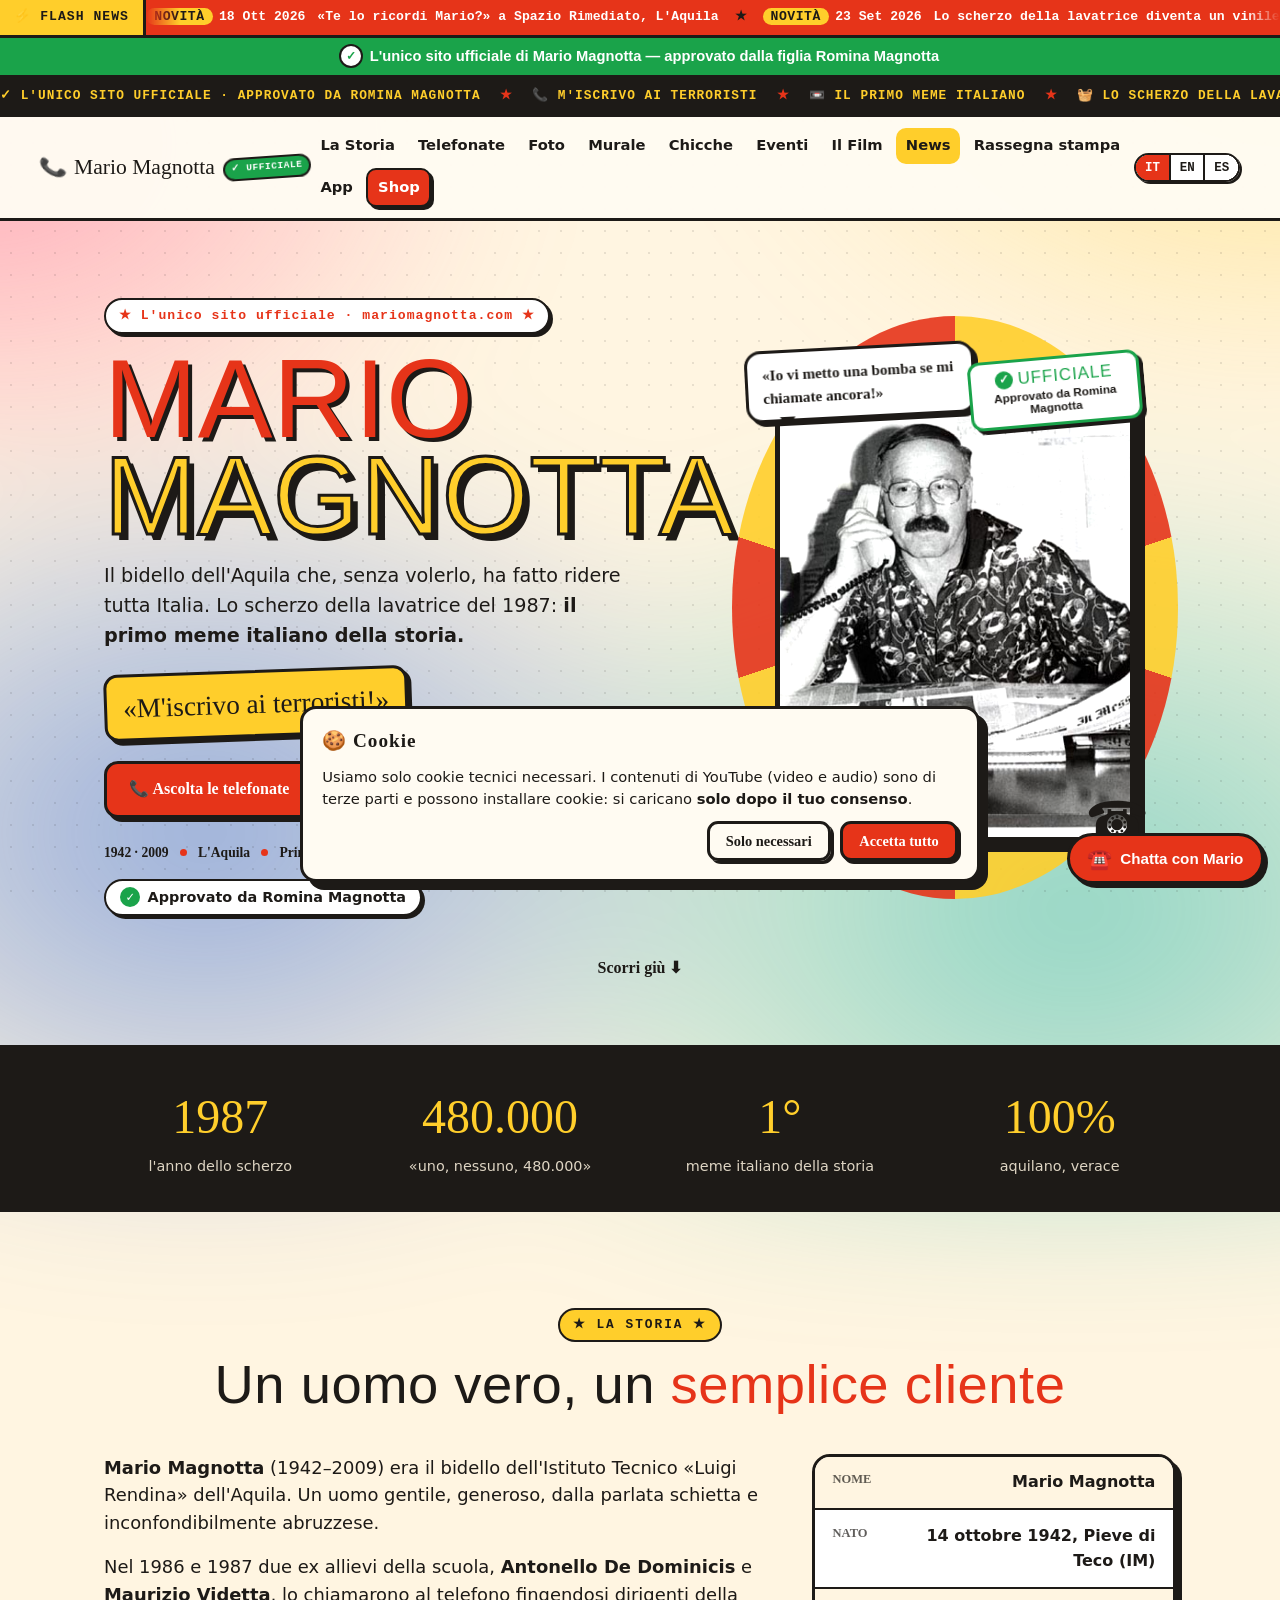
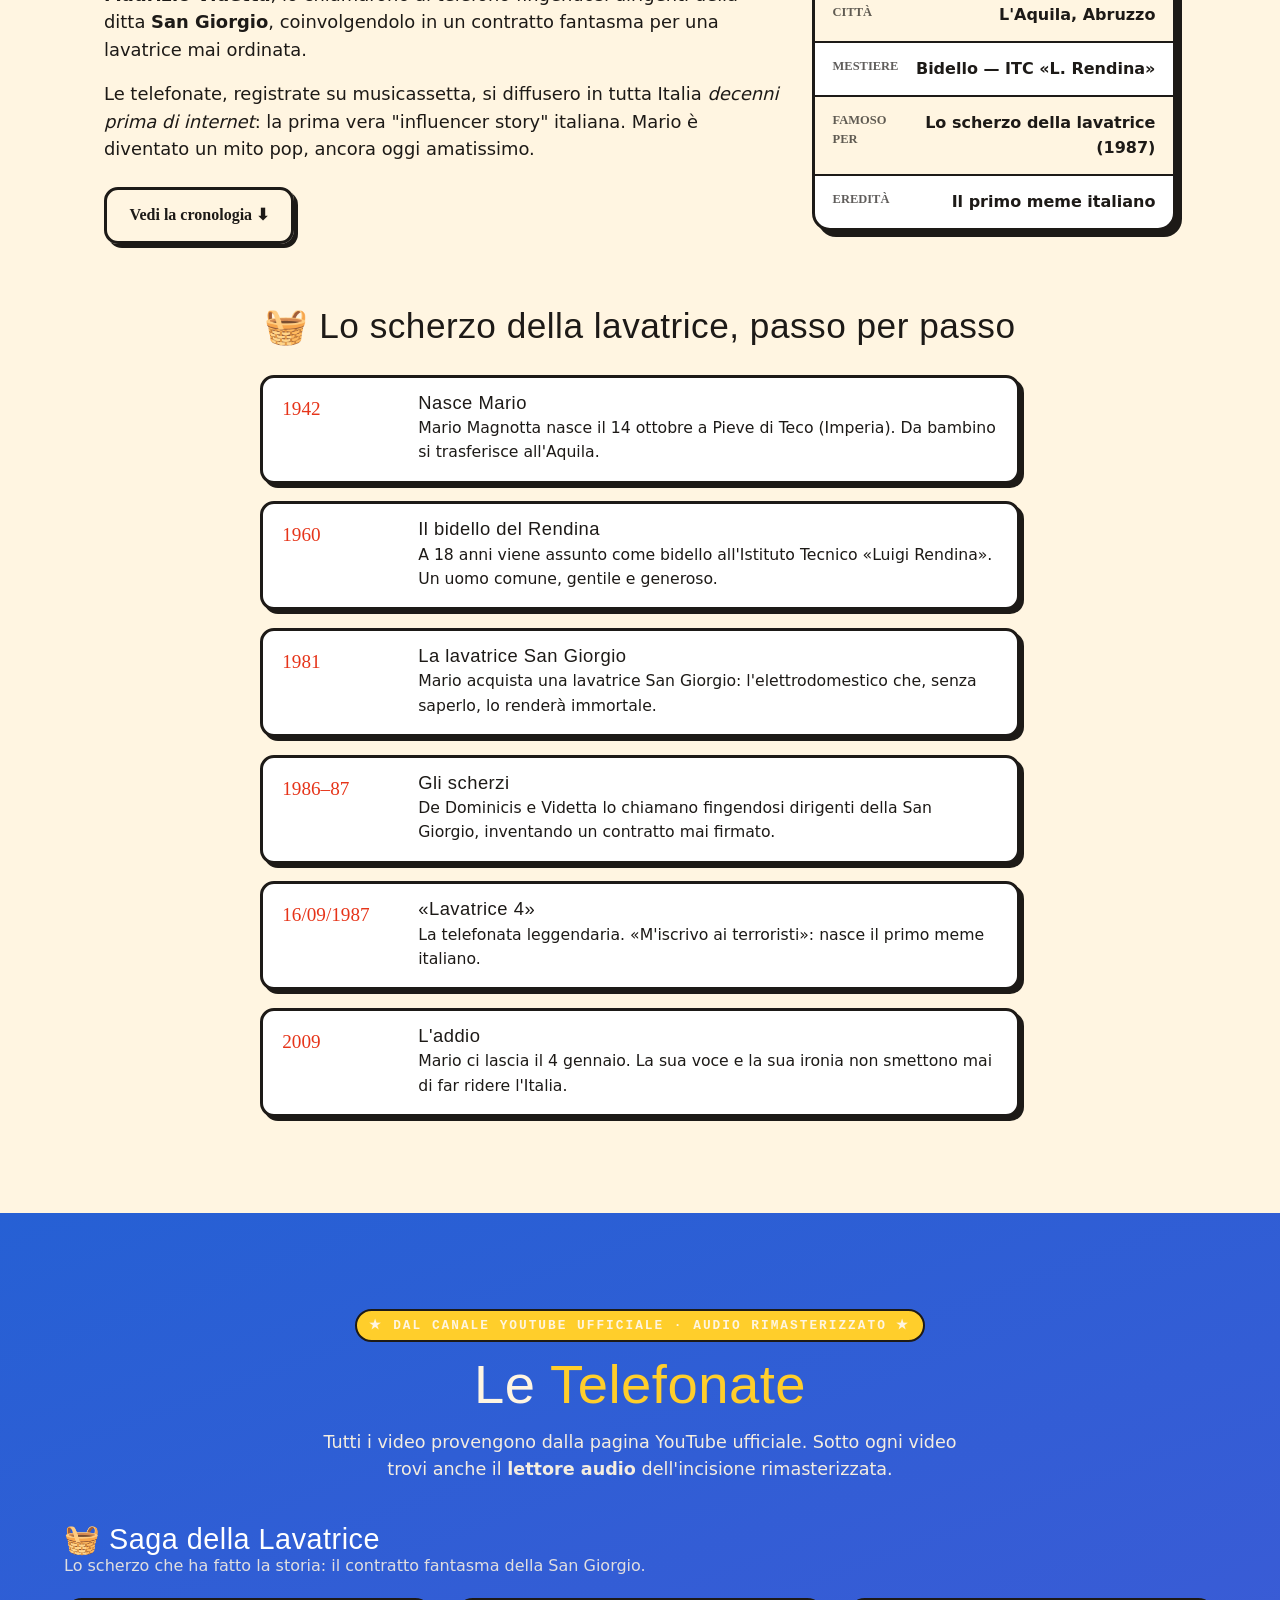
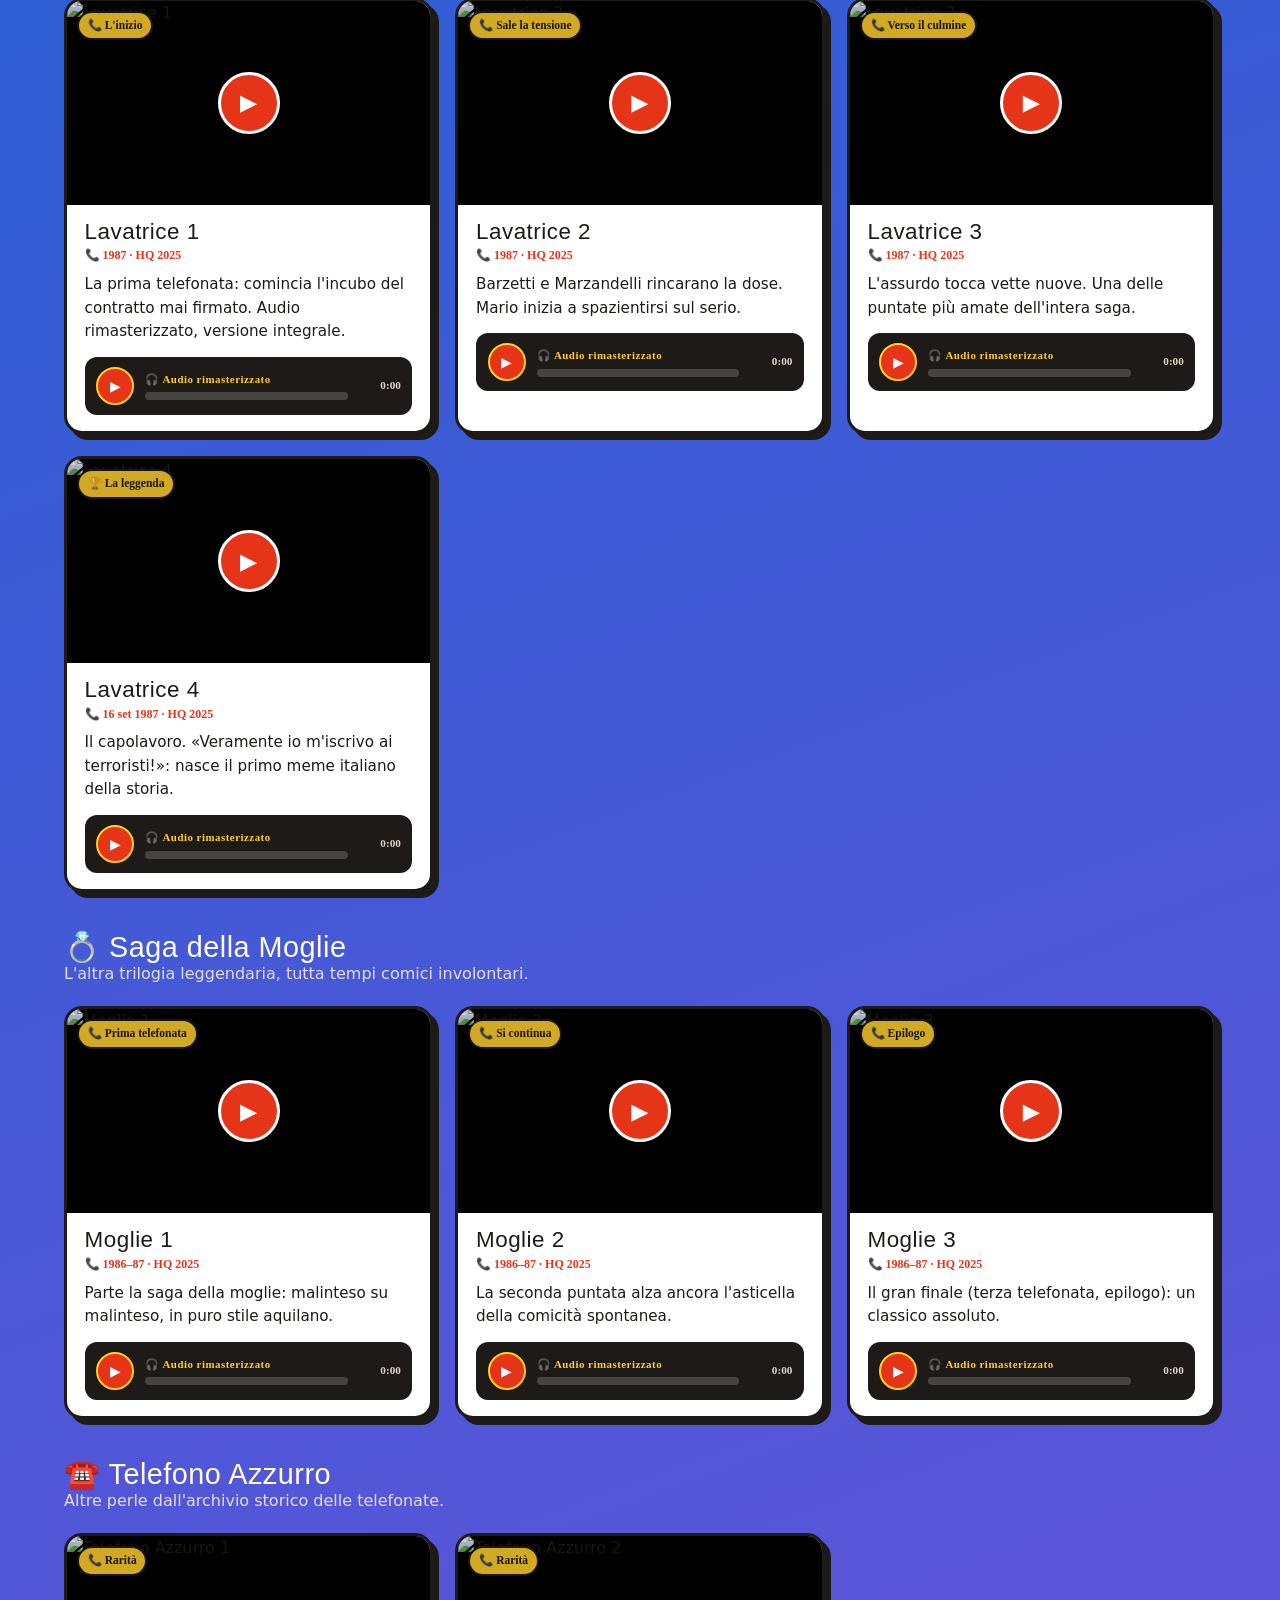
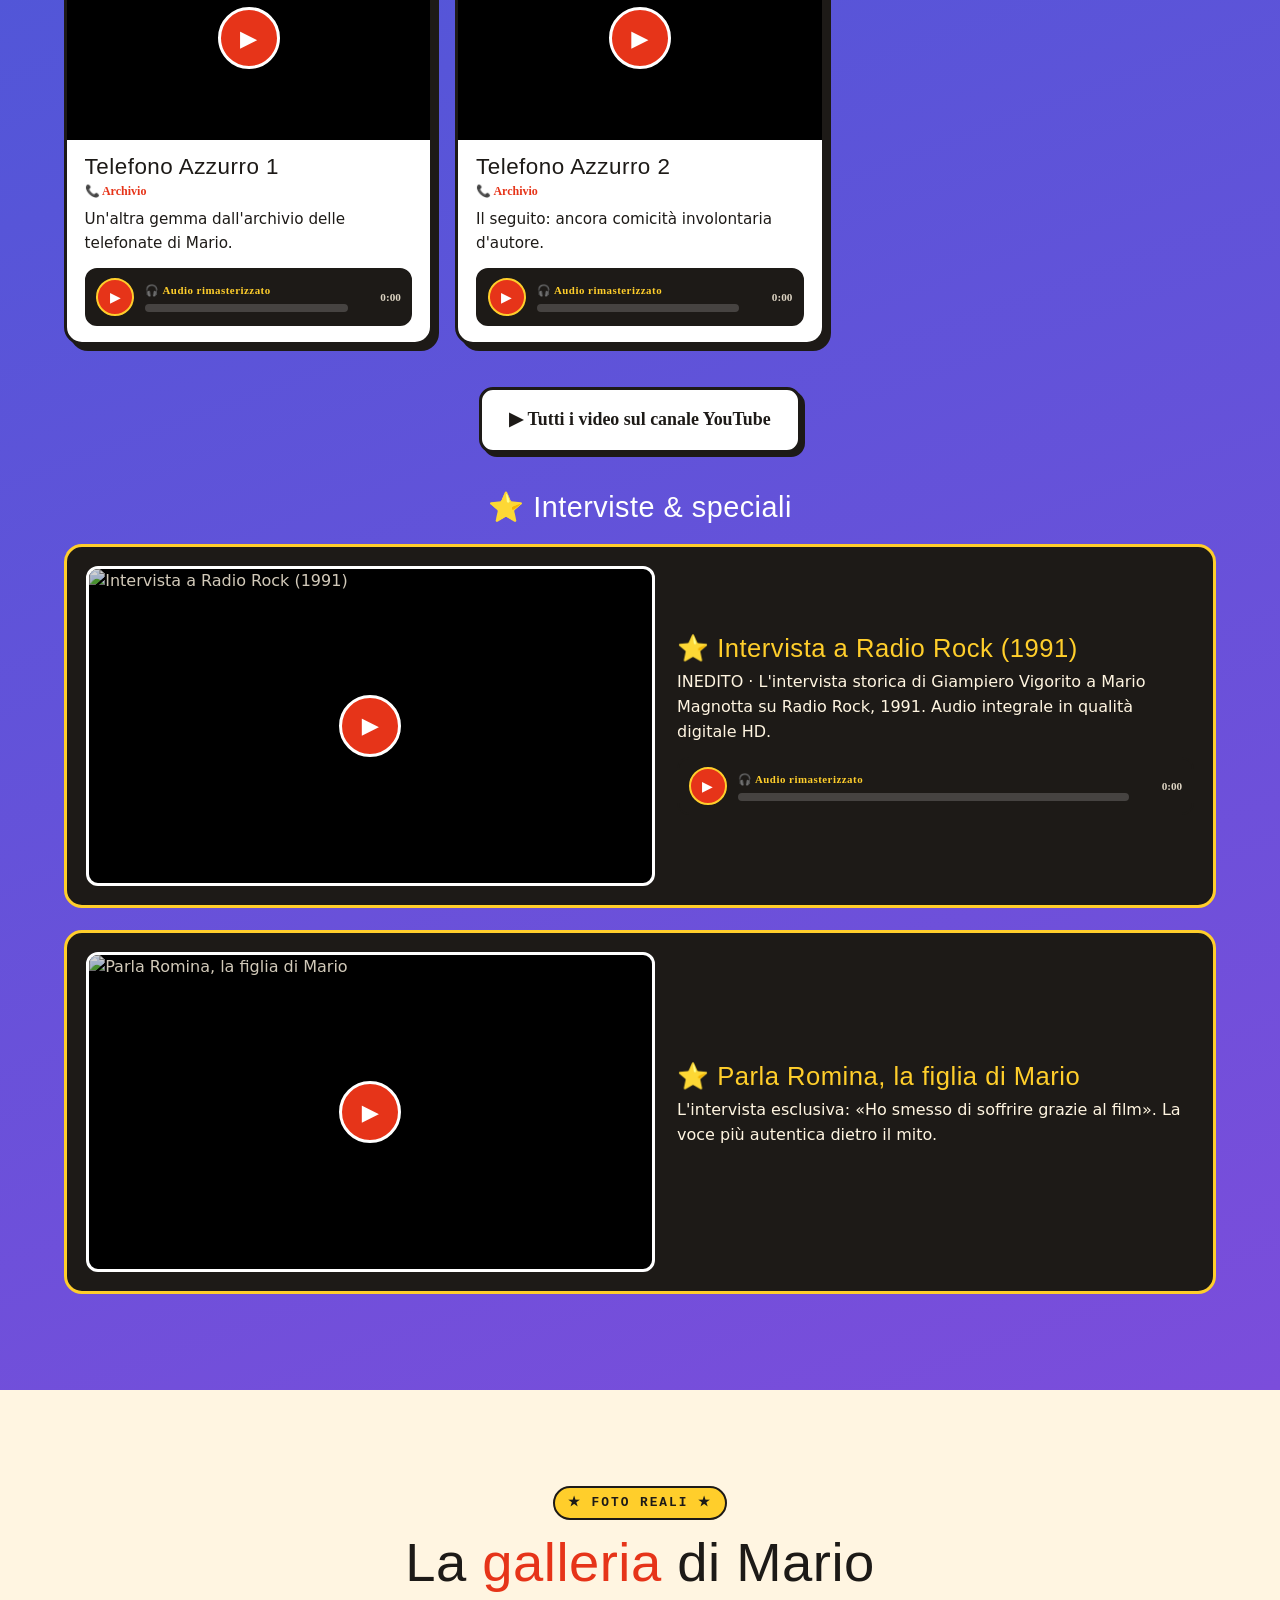
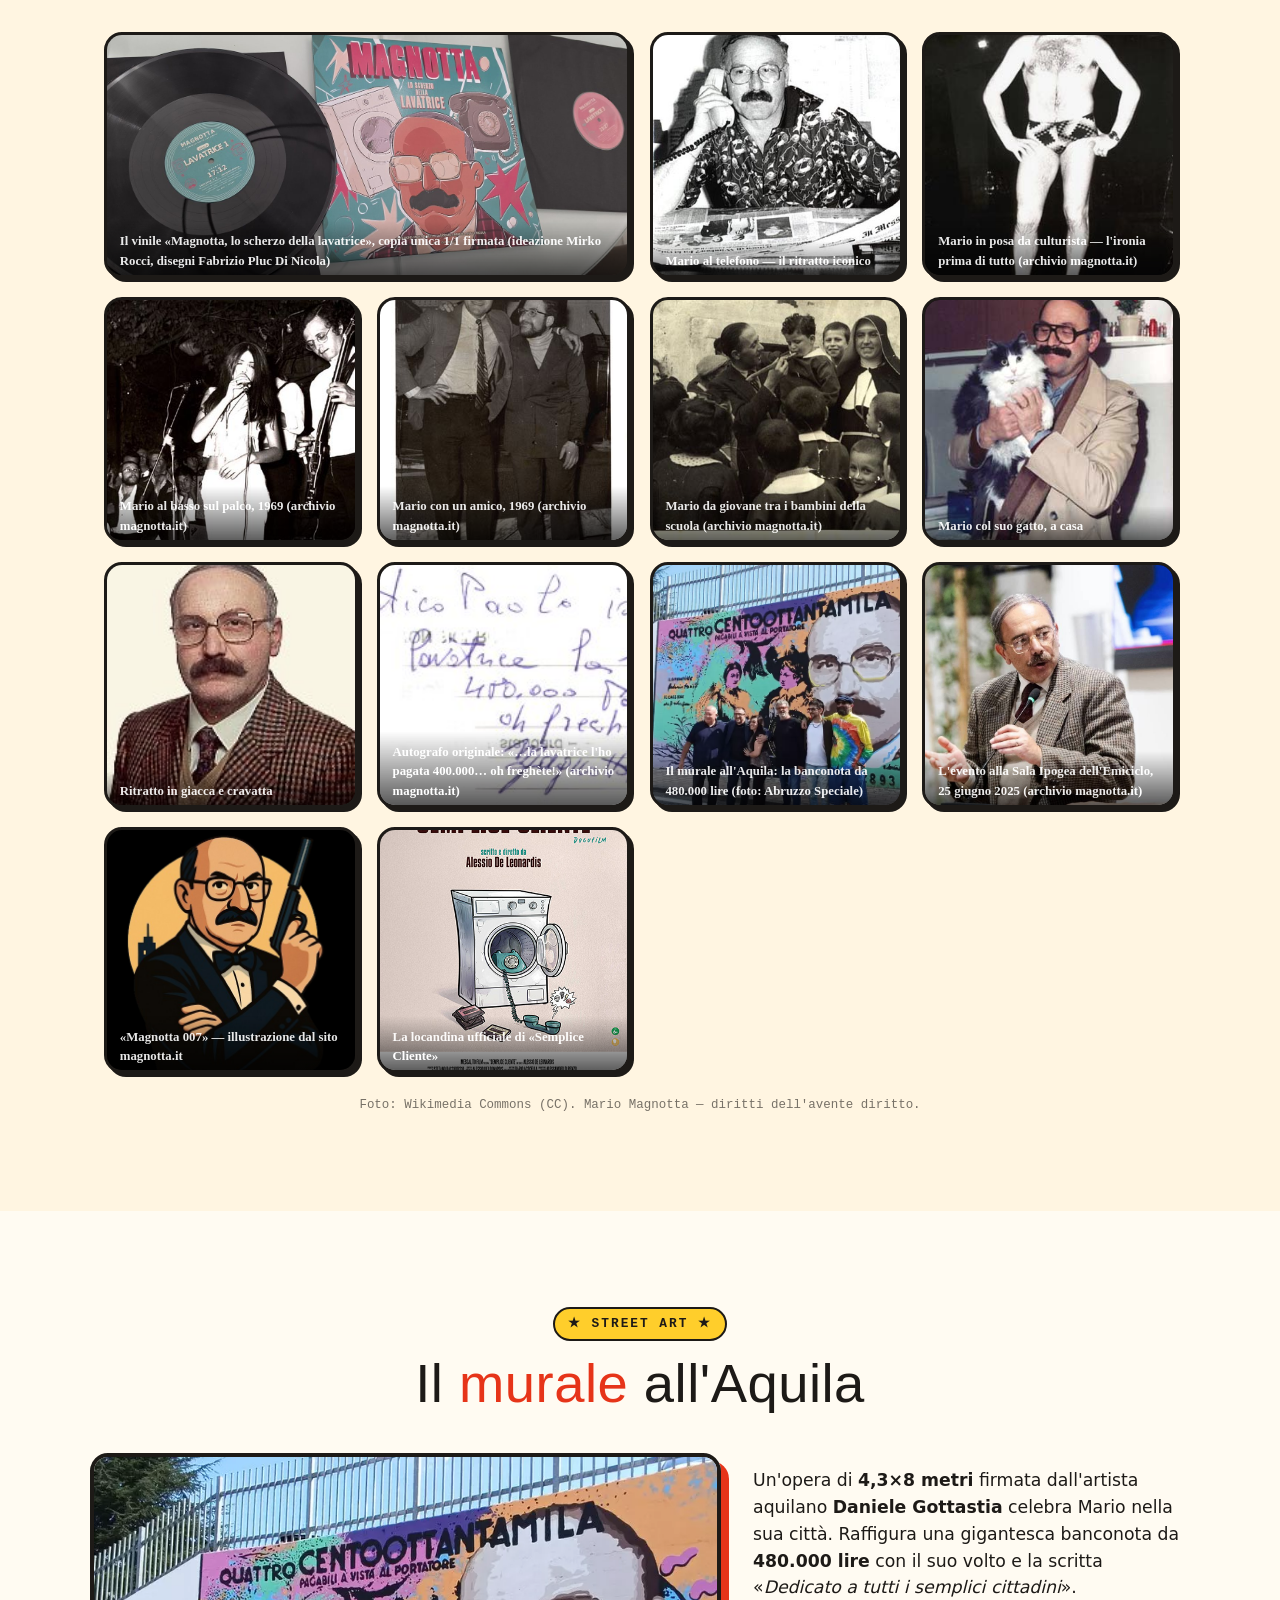
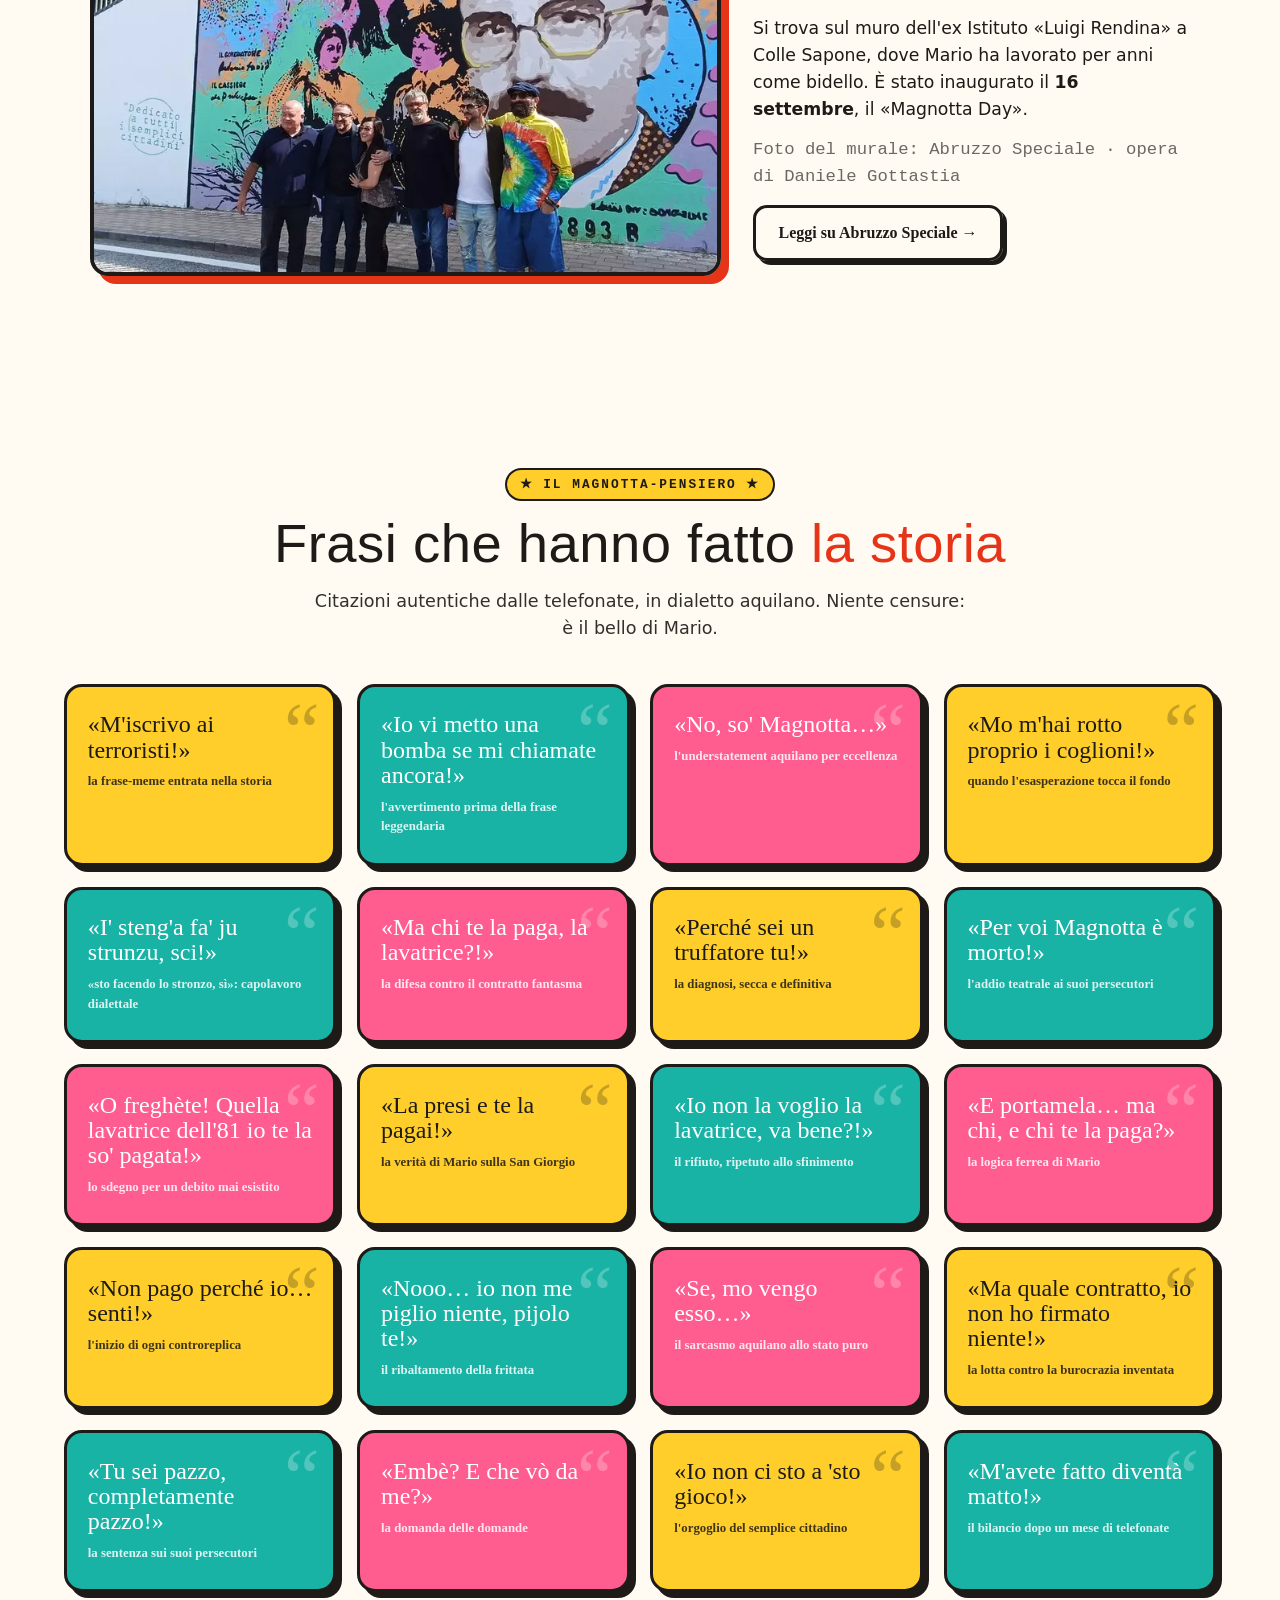
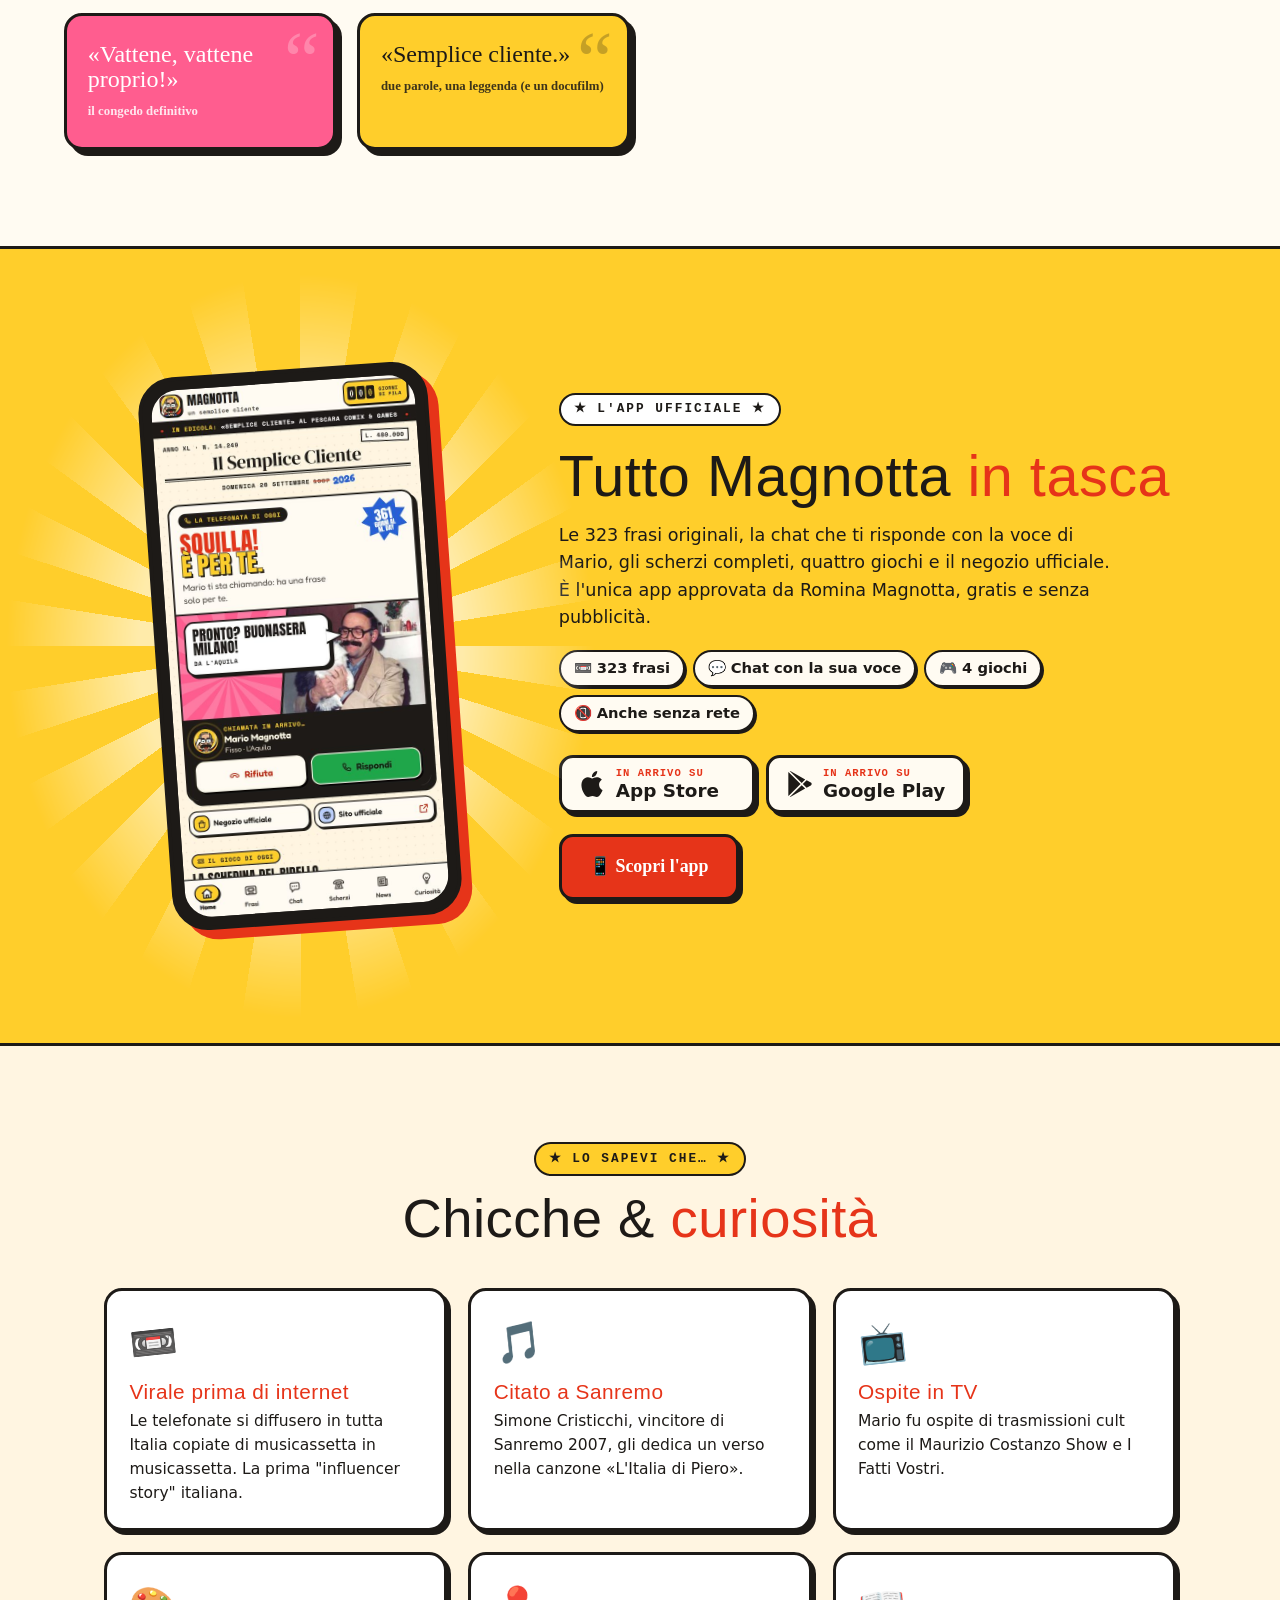
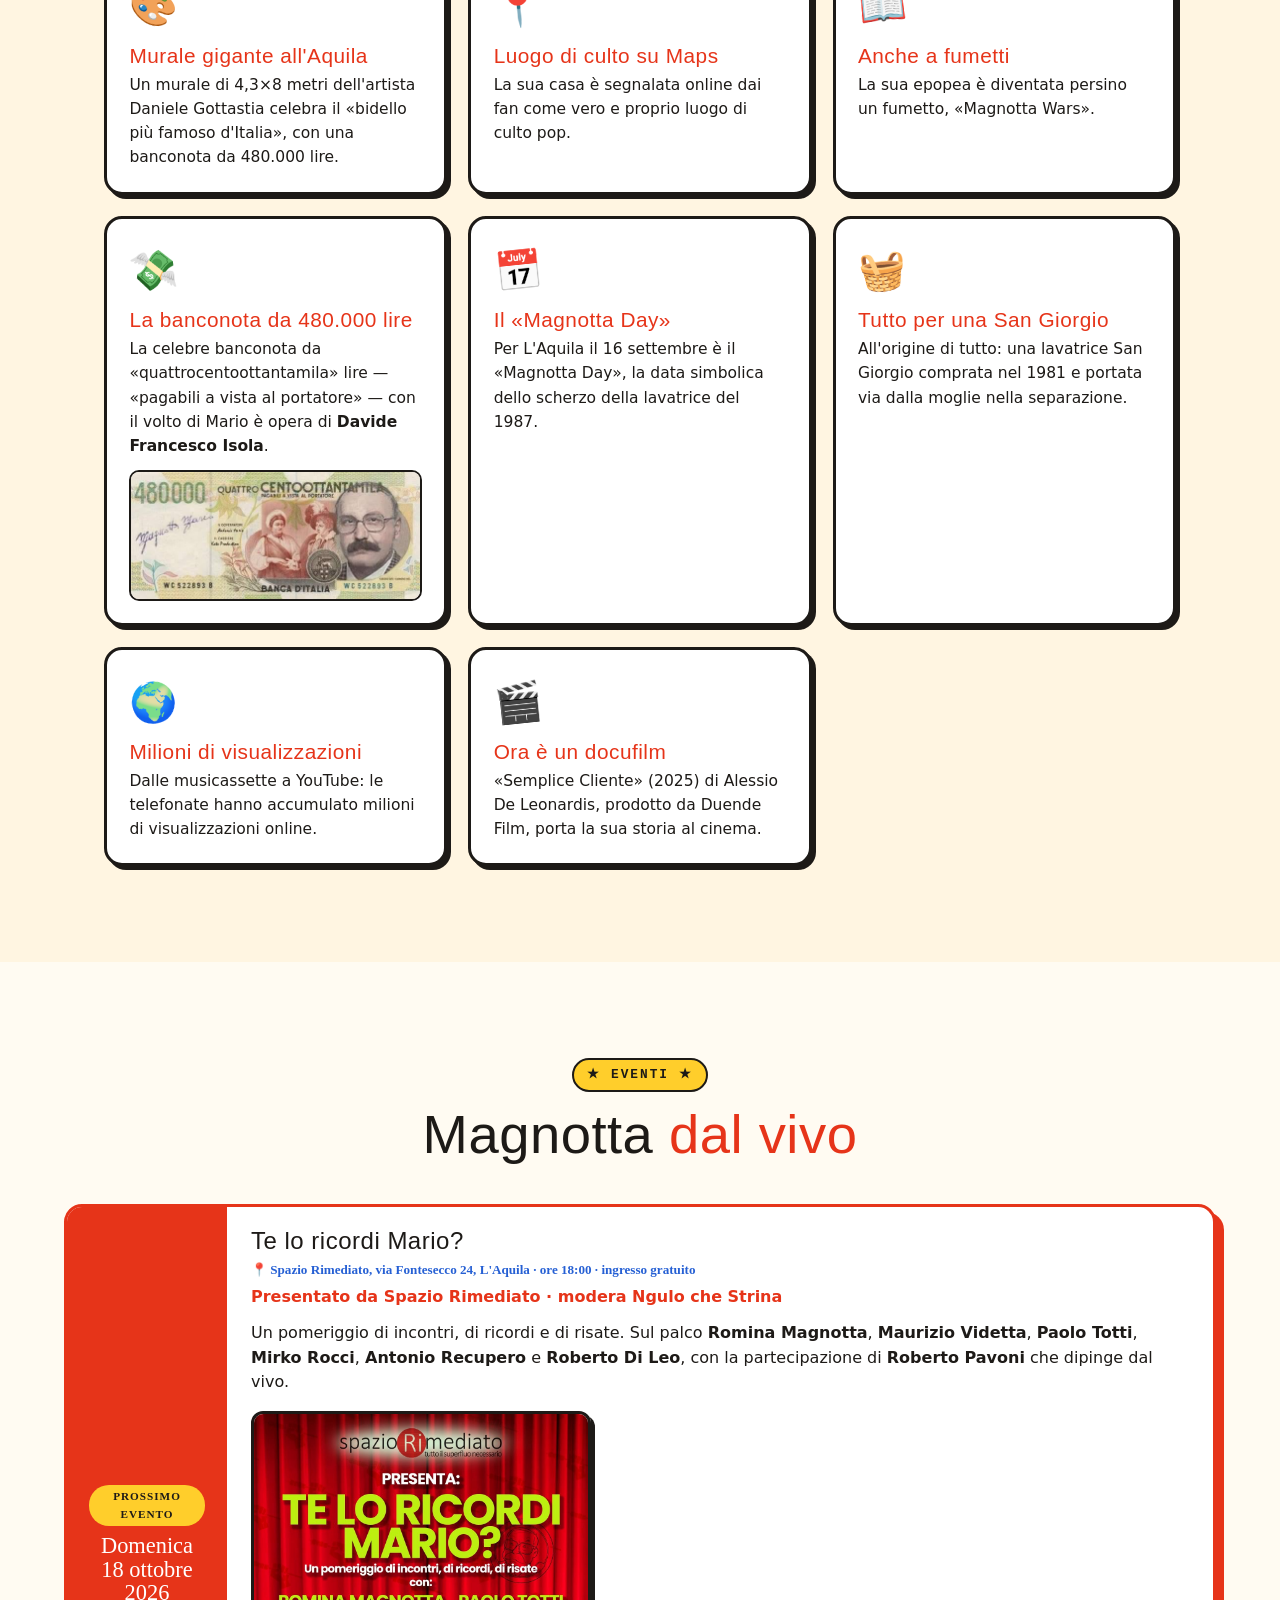
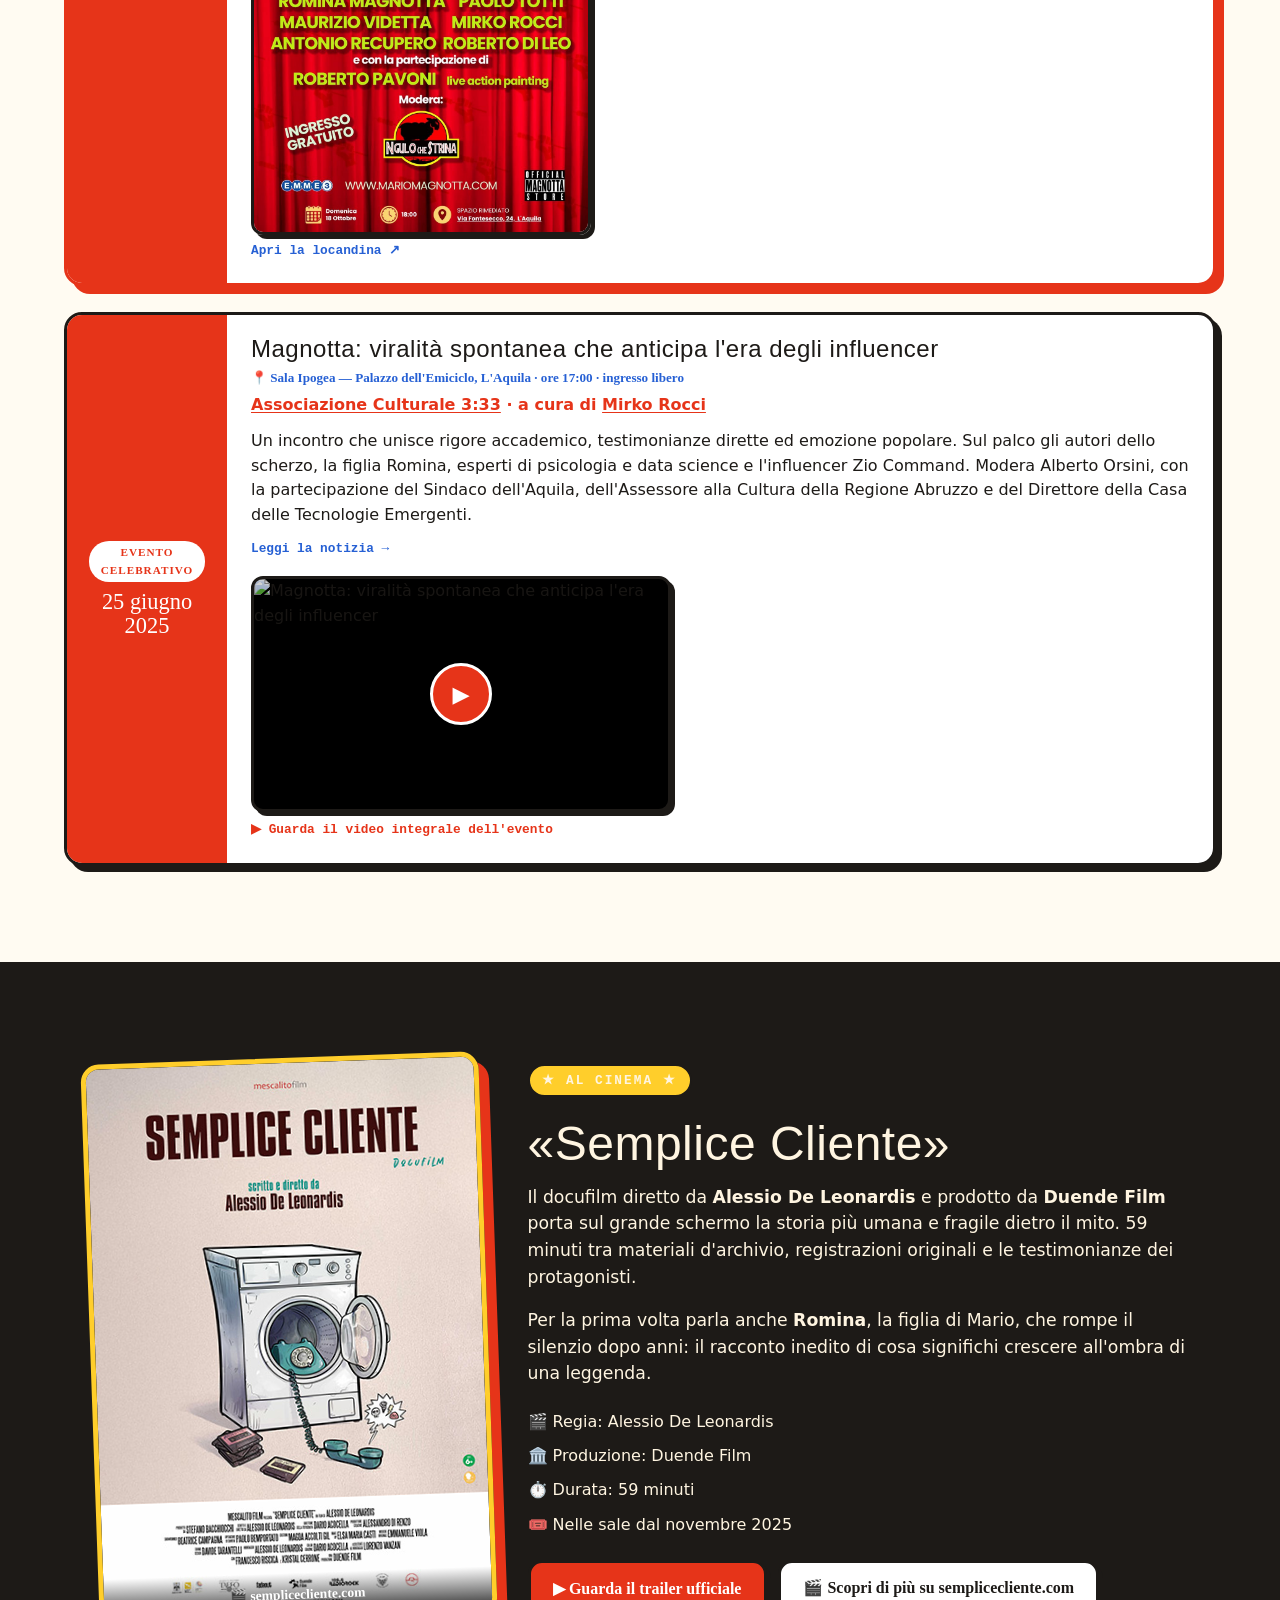
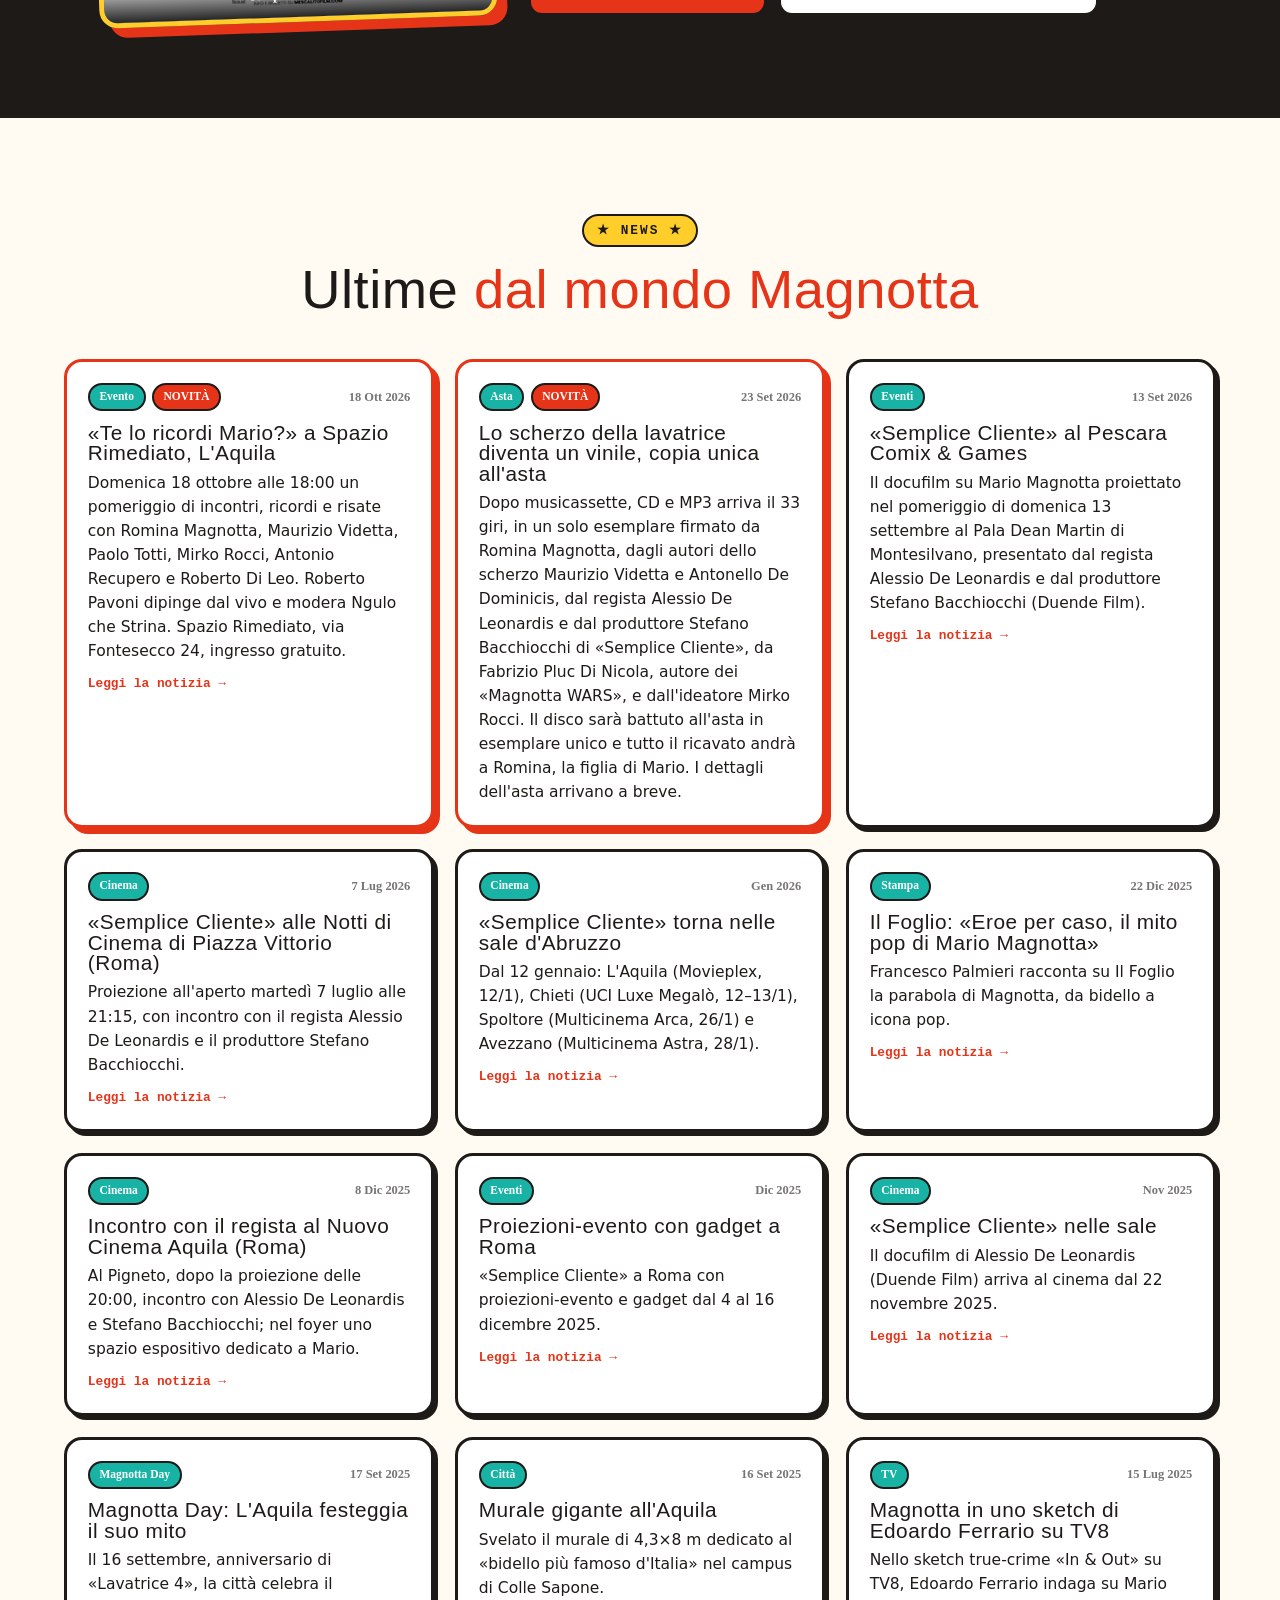
==== index.html @ a482177b "Rassegna stampa: Abruzzo Sera (21 ottobre 2026) Co-Authored-By: Claude Opus 5.5 <noreply@anthropic.c" ====
<!DOCTYPE html>
<html lang="it">
<head>
<meta charset="UTF-8" />
<meta name="viewport" content="width=device-width, initial-scale=1.0" />
<!-- Sicurezza (vedi anche SECURITY.md per gli header lato server) -->
<meta http-equiv="Content-Security-Policy" content="default-src 'self'; img-src 'self' https://i.ytimg.com https://*.ytimg.com data:; media-src 'self' https://*.youtube.com; frame-src https://www.youtube-nocookie.com https://www.youtube.com; script-src 'self' https://www.youtube.com https://s.ytimg.com https://static.cloudflareinsights.com 'unsafe-inline'; style-src 'self' https://fonts.googleapis.com 'unsafe-inline'; font-src 'self' https://fonts.gstatic.com; connect-src 'self' https://*.youtube.com https://cloudflareinsights.com; form-action 'self' mailto:; frame-ancestors 'none'; base-uri 'self'; object-src 'none'" />
<meta name="referrer" content="strict-origin-when-cross-origin" />
<title>Mario Magnotta — Sito UFFICIALE (l'unico vero) | Telefonate, lo scherzo della lavatrice, il primo meme italiano</title>
<meta name="description" content="L'unico sito ufficiale di Mario Magnotta, il bidello dell'Aquila diventato leggenda con lo scherzo della lavatrice del 1987: il primo meme italiano. Telefonate e audio rimasterizzati dal canale YouTube ufficiale, foto reali, eventi, news e il docufilm «Semplice Cliente». Diffida delle imitazioni." />
<meta name="keywords" content="Mario Magnotta, scherzo lavatrice, telefonate Magnotta, primo meme italiano, L'Aquila, Semplice Cliente, San Giorgio, m'iscrivo ai terroristi, Romina Magnotta, Duende Film" />
<meta name="author" content="mariomagnotta.com" />
<meta name="robots" content="index, follow, max-image-preview:large" />
<meta name="theme-color" content="#e63419" />
<!-- icona della scheda del browser -->
<link rel="icon" href="/favicon.ico" sizes="32x32" />
<link rel="icon" href="/favicon.svg" type="image/svg+xml" />
<link rel="apple-touch-icon" href="/apple-touch-icon.png" />
<link rel="manifest" href="/site.webmanifest" />
<link rel="canonical" href="https://mariomagnotta.com/" />

<!-- Open Graph -->
<meta property="og:site_name" content="Mario Magnotta — L'unico sito ufficiale" />
<meta property="og:title" content="Mario Magnotta — L'unico sito ufficiale" />
<meta property="og:description" content="Telefonate leggendarie, audio rimasterizzati, foto reali e il docufilm del primo meme italiano. «M'iscrivo ai terroristi!»" />
<meta property="og:type" content="website" />
<meta property="og:url" content="https://mariomagnotta.com/" />
<meta property="og:image" content="https://mariomagnotta.com/assets/img/magnotta-ritratto.jpg" />
<meta property="og:locale" content="it_IT" />
<meta property="og:locale:alternate" content="en_US" />
<meta property="og:locale:alternate" content="es_ES" />
<!-- Twitter -->
<meta name="twitter:card" content="summary_large_image" />
<meta name="twitter:title" content="Mario Magnotta — L'unico sito ufficiale" />
<meta name="twitter:description" content="Il primo meme italiano: telefonate, audio rimasterizzati, foto e il docufilm «Semplice Cliente»." />
<meta name="twitter:image" content="https://mariomagnotta.com/assets/img/magnotta-ritratto.jpg" />

<link rel="preconnect" href="https://fonts.googleapis.com" />
<link rel="preconnect" href="https://fonts.gstatic.com" crossorigin />
<link href="https://fonts.googleapis.com/css2?family=Anton&family=Fredoka:wght@400;500;600;700&family=Space+Mono:wght@400;700&display=swap" rel="stylesheet" />
<link rel="stylesheet" href="css/style.css?v=20261022" />

<!-- Structured data: JSON-LD -->
<script type="application/ld+json">
{
  "@context":"https://schema.org",
  "@graph":[
    {
      "@type":"WebSite",
      "@id":"https://mariomagnotta.com/#website",
      "url":"https://mariomagnotta.com/",
      "name":"Mario Magnotta — Sito ufficiale",
      "alternateName":"L'unico sito ufficiale di Mario Magnotta",
      "inLanguage":["it","en","es"],
      "description":"L'unico sito ufficiale di Mario Magnotta, il primo meme italiano."
    },
    {
      "@type":"Person",
      "@id":"https://mariomagnotta.com/#mario",
      "name":"Mario Magnotta",
      "birthDate":"1942-10-14",
      "birthPlace":"Pieve di Teco, Italia",
      "deathDate":"2009-01-04",
      "deathPlace":"L'Aquila, Italia",
      "jobTitle":"Bidello",
      "nationality":"Italiana",
      "description":"Bidello dell'Aquila diventato fenomeno virale con lo scherzo telefonico della lavatrice del 1987, considerato il primo meme italiano.",
      "image":"https://mariomagnotta.com/assets/img/magnotta-ritratto.jpg",
      "sameAs":["https://it.wikipedia.org/wiki/Mario_Magnotta","https://www.wikidata.org/wiki/Q6764775","https://www.youtube.com/@MarioMagnotta-aq"]
    },
    {
      "@type":"Movie",
      "name":"Semplice Cliente",
      "director":{"@type":"Person","name":"Alessio De Leonardis"},
      "productionCompany":{"@type":"Organization","name":"Duende Film"},
      "datePublished":"2025-11-22",
      "duration":"PT59M",
      "about":{"@id":"https://mariomagnotta.com/#mario"},
      "inLanguage":"it",
      "image":"https://mariomagnotta.com/assets/img/locandina-semplice-cliente.jpg",
      "url":"https://semplicecliente.com"
    },
    {
      "@type":"Event",
      "@id":"https://mariomagnotta.com/#evento-te-lo-ricordi-mario-2026",
      "name":"Te lo ricordi Mario?",
      "description":"Un pomeriggio di incontri, di ricordi e di risate dedicato a Mario Magnotta, con Romina Magnotta, Maurizio Videtta, Paolo Totti, Mirko Rocci, Antonio Recupero e Roberto Di Leo. Roberto Pavoni dipinge dal vivo, modera Ngulo che Strina. Ingresso gratuito.",
      "startDate":"2026-10-18T18:00:00+02:00",
      "endDate":"2026-10-18",
      "eventStatus":"https://schema.org/EventScheduled",
      "eventAttendanceMode":"https://schema.org/OfflineEventAttendanceMode",
      "location":{"@type":"Place","name":"Spazio Rimediato","address":{"@type":"PostalAddress","streetAddress":"Via Fontesecco, 24","addressLocality":"L'Aquila","postalCode":"67100","addressRegion":"AQ","addressCountry":"IT"}},
      "image":"https://mariomagnotta.com/assets/img/te-lo-ricordi-mario.jpg",
      "organizer":{"@type":"Organization","name":"Spazio Rimediato","url":"https://www.facebook.com/spaziorimediato/"},
      "performer":[{"@type":"Person","name":"Romina Magnotta"},{"@type":"Person","name":"Maurizio Videtta"},{"@type":"Person","name":"Paolo Totti"},{"@type":"Person","name":"Mirko Rocci","url":"https://mirkorocci.it/"},{"@type":"Person","name":"Antonio Recupero"},{"@type":"Person","name":"Roberto Di Leo"},{"@type":"Person","name":"Roberto Pavoni"}],
      "offers":{"@type":"Offer","price":"0","priceCurrency":"EUR","availability":"https://schema.org/InStock","validFrom":"2026-10-11","url":"https://mariomagnotta.com/#eventi"},
      "isAccessibleForFree":true,
      "url":"https://mariomagnotta.com/#eventi",
      "about":{"@id":"https://mariomagnotta.com/#mario"}
    },
    {
      "@type":"Event",
      "@id":"https://mariomagnotta.com/#evento-emiciclo-2025",
      "name":"Magnotta: viralità spontanea che anticipa l'era degli influencer",
      "description":"Evento celebrativo dedicato a Mario Magnotta: un incontro che unisce rigore accademico, testimonianze dirette ed emozione popolare. Sul palco gli autori dello scherzo, la figlia Romina, esperti di psicologia e data science e l'influencer Zio Command. Modera Alberto Orsini, con la partecipazione del Sindaco dell'Aquila, dell'Assessore alla Cultura della Regione Abruzzo e del Direttore della Casa delle Tecnologie Emergenti. Ingresso libero.",
      "startDate":"2025-06-25T17:00:00+02:00",
      "endDate":"2025-06-25",
      "eventStatus":"https://schema.org/EventScheduled",
      "eventAttendanceMode":"https://schema.org/OfflineEventAttendanceMode",
      "location":{"@type":"Place","name":"Palazzo dell'Emiciclo — Sala Ipogea","address":{"@type":"PostalAddress","streetAddress":"Via Michele Iacobucci, 4","addressLocality":"L'Aquila","postalCode":"67100","addressRegion":"AQ","addressCountry":"IT"}},
      "image":"https://mariomagnotta.com/assets/img/evento-sala-ipogea.jpg",
      "organizer":[{"@type":"Organization","name":"Associazione Culturale 3:33","url":"https://www.3e33.it/"},{"@type":"Person","name":"Mirko Rocci","url":"https://mirkorocci.it/"}],
      "performer":[{"@type":"Person","name":"Romina Magnotta"},{"@type":"Person","name":"Zio Command"},{"@type":"Person","name":"Alberto Orsini"}],
      "offers":{"@type":"Offer","price":"0","priceCurrency":"EUR","availability":"https://schema.org/InStock","url":"https://mariomagnotta.com/#eventi"},
      "url":"https://mariomagnotta.com/#eventi",
      "about":{"@id":"https://mariomagnotta.com/#mario"}
    }
  ]
}
</script>
</head>
<body>

<!-- animated pop-art backdrop -->
<div class="aurora" aria-hidden="true"></div>
<div class="halftone" aria-hidden="true"></div>
<div class="floaties" aria-hidden="true">
  <span>📞</span><span>🧺</span><span>📼</span><span>☎️</span><span>🧦</span><span>⭐</span><span>📞</span><span>🧺</span>
</div>
<div id="scroll-progress" aria-hidden="true"></div>

<!-- FLASH NEWS: nastro scorrevole con le ultime notizie (generato da NEWS in js/contenuti.js) -->
<div class="flash" id="flash" role="region" aria-label="Ultime notizie">
  <a class="flash-label" href="#news" data-i18n="flash.label">⚡ Flash news</a>
  <div class="flash-viewport">
    <div class="flash-track" id="flash-track"><!--pre:flash-track--><div class="flash-group"><a class="flash-item hot" href="#eventi"><i class="flash-hot">Novità</i><b>18 Ott 2026</b> «Te lo ricordi Mario?» a Spazio Rimediato, L'Aquila</a><span class="flash-sep">★</span><span class="flash-item hot"><i class="flash-hot">Novità</i><b>23 Set 2026</b> Lo scherzo della lavatrice diventa un vinile, copia unica all'asta</span><span class="flash-sep">★</span><a class="flash-item" href="https://nerdando.com/2026/09/16/pescara-comix-2026-semplice-cliente-una-storia-iconica-ed-emozionante/" target="_blank" rel="noopener"><b>13 Set 2026</b> «Semplice Cliente» al Pescara Comix & Games</a><span class="flash-sep">★</span><a class="flash-item" href="https://cinevillageroma.it/notti-di-cinema-a-piazza-vittorio/" target="_blank" rel="noopener"><b>7 Lug 2026</b> «Semplice Cliente» alle Notti di Cinema di Piazza Vittorio (Roma)</a><span class="flash-sep">★</span><a class="flash-item" href="https://www.laquilablog.it/semplice-cliente-torna-al-cinema-il-film-su-magnotta/" target="_blank" rel="noopener"><b>Gen 2026</b> «Semplice Cliente» torna nelle sale d'Abruzzo</a><span class="flash-sep">★</span><a class="flash-item" href="https://www.ilfoglio.it/cultura/2025/12/22/news/eroe-per-caso-il-mito-pop-di-mario-magnotta--118901" target="_blank" rel="noopener"><b>22 Dic 2025</b> Il Foglio: «Eroe per caso, il mito pop di Mario Magnotta»</a><span class="flash-sep">★</span></div><div class="flash-group" aria-hidden="true"><a class="flash-item hot" href="#eventi" tabindex="-1"><i class="flash-hot">Novità</i><b>18 Ott 2026</b> «Te lo ricordi Mario?» a Spazio Rimediato, L'Aquila</a><span class="flash-sep">★</span><span class="flash-item hot"><i class="flash-hot">Novità</i><b>23 Set 2026</b> Lo scherzo della lavatrice diventa un vinile, copia unica all'asta</span><span class="flash-sep">★</span><a class="flash-item" href="https://nerdando.com/2026/09/16/pescara-comix-2026-semplice-cliente-una-storia-iconica-ed-emozionante/" target="_blank" rel="noopener" tabindex="-1"><b>13 Set 2026</b> «Semplice Cliente» al Pescara Comix & Games</a><span class="flash-sep">★</span><a class="flash-item" href="https://cinevillageroma.it/notti-di-cinema-a-piazza-vittorio/" target="_blank" rel="noopener" tabindex="-1"><b>7 Lug 2026</b> «Semplice Cliente» alle Notti di Cinema di Piazza Vittorio (Roma)</a><span class="flash-sep">★</span><a class="flash-item" href="https://www.laquilablog.it/semplice-cliente-torna-al-cinema-il-film-su-magnotta/" target="_blank" rel="noopener" tabindex="-1"><b>Gen 2026</b> «Semplice Cliente» torna nelle sale d'Abruzzo</a><span class="flash-sep">★</span><a class="flash-item" href="https://www.ilfoglio.it/cultura/2025/12/22/news/eroe-per-caso-il-mito-pop-di-mario-magnotta--118901" target="_blank" rel="noopener" tabindex="-1"><b>22 Dic 2025</b> Il Foglio: «Eroe per caso, il mito pop di Mario Magnotta»</a><span class="flash-sep">★</span></div><!--/pre:flash-track--></div>
  </div>
</div>

<!-- barra SITO UFFICIALE -->
<div class="official-bar">
  <span class="official-check">✓</span>
  <span data-i18n-html="official.bar">Sito ufficiale — l'<strong>unico vero</strong> sito ufficiale di Mario Magnotta</span>
</div>

<!-- ticker -->
<div class="ticker" aria-hidden="true">
  <div class="ticker-track">
    <span>✓ L'UNICO SITO UFFICIALE · APPROVATO DA ROMINA MAGNOTTA</span><span>★</span>
    <span>📞 M'ISCRIVO AI TERRORISTI</span><span>★</span>
    <span>📼 IL PRIMO MEME ITALIANO</span><span>★</span>
    <span>🧺 LO SCHERZO DELLA LAVATRICE · 16 SETTEMBRE 1987</span><span>★</span>
    <span>🎬 SEMPLICE CLIENTE · AL CINEMA</span><span>★</span>
    <span>🛒 MERCH SU MAGNOTTAOFFICIAL.COM</span><span>★</span>
    <span>📱 L'APP UFFICIALE · IN ARRIVO</span><span>★</span>
    <span>📞 M'ISCRIVO AI TERRORISTI</span><span>★</span>
    <span>📼 IL PRIMO MEME ITALIANO</span><span>★</span>
    <span>🧺 LO SCHERZO DELLA LAVATRICE · 16 SETTEMBRE 1987</span><span>★</span>
    <span>🎬 SEMPLICE CLIENTE · AL CINEMA</span><span>★</span>
    <span>🛒 MERCH SU MAGNOTTAOFFICIAL.COM</span><span>★</span>
    <span>📱 L'APP UFFICIALE · IN ARRIVO</span><span>★</span>
  </div>
</div>

<!-- Navbar -->
<header id="navbar">
  <a href="#hero" class="brand">
    <span class="brand-mark">📞</span>
    <span class="brand-name">Mario&nbsp;Magnotta</span>
    <span class="brand-official" data-i18n="official.badge" title="Sito ufficiale">UFFICIALE</span>
  </a>
  <nav class="nav-links" id="nav-links">
    <a href="#storia" data-i18n="nav.storia">La Storia</a>
    <a href="#telefonate" data-i18n="nav.telefonate">Telefonate</a>
    <a href="#galleria" data-i18n="nav.foto">Foto</a>
    <a href="#murale" data-i18n="nav.murale">Murale</a>
    <a href="#chicche" data-i18n="nav.chicche">Chicche</a>
    <a href="#eventi" data-i18n="nav.eventi">Eventi</a>
    <a href="#film" data-i18n="nav.film">Il Film</a>
    <a href="#news" data-i18n="nav.news">News</a>
    <a href="#rassegna" data-i18n="nav.rassegna">Rassegna stampa</a>
    <a href="#app" data-i18n="nav.app">App</a>
    <a href="#shop" class="nav-cta" data-i18n="nav.shop">Shop</a>
  </nav>
  <div class="nav-tools">
    <div class="lang-switch" id="lang-switch" role="group" aria-label="Lingua">
      <button data-lang="it" class="active">IT</button>
      <button data-lang="en">EN</button>
      <button data-lang="es">ES</button>
    </div>
    <button id="menu-toggle" class="menu-toggle" aria-label="Menu" aria-expanded="false"><span></span><span></span><span></span></button>
  </div>
</header>
<div class="nav-backdrop" id="nav-backdrop" aria-hidden="true"></div>

<!-- HERO -->
<section id="hero">
  <div class="hero-inner">
    <div class="hero-text">
      <p class="hero-kicker pop" data-i18n="hero.kicker">★ Il sito ufficiale · mariomagnotta.com ★</p>
      <h1 class="hero-title">
        <span class="line">MARIO</span>
        <span class="line outline">MAGNOTTA</span>
      </h1>
      <p class="hero-sub" data-i18n-html="hero.sub"></p>
      <div class="hero-quote">«M'iscrivo ai terroristi!»</div>
      <div class="hero-cta">
        <a href="#telefonate" class="btn btn-primary" data-i18n="hero.cta.audio">📞 Ascolta le telefonate</a>
        <a href="https://www.youtube.com/@MarioMagnotta-aq" target="_blank" rel="noopener" class="btn btn-yt" data-i18n="hero.cta.yt">▶ Canale YouTube</a>
        <a href="https://magnottaofficial.com" target="_blank" rel="noopener" class="btn btn-ghost" data-i18n="hero.cta.shop">🛒 Shop</a>
      </div>
      <div class="hero-badges">
        <span>1942 · 2009</span><i></i><span>L'Aquila</span><i></i><span>Primo meme 🇮🇹</span>
      </div>
      <p class="hero-endorse"><span class="endorse-check">✓</span> <span data-i18n="official.endorse">Approvato da Romina Magnotta</span></p>
    </div>
    <div class="hero-art">
      <div class="portrait-stage" id="portrait-stage">
        <div class="portrait-burst"></div>
        <div class="portrait-frame">
          <img src="assets/img/magnotta-ritratto.jpg" alt="Mario Magnotta, il bidello dell'Aquila, al telefono" width="383" height="500" />
          <div class="portrait-duotone"></div>
        </div>
        <div class="speech" id="speech">No, so' Magnotta…</div>
        <div class="phone-float">☎️</div>
        <div class="official-seal" title="Sito ufficiale — approvato da Romina Magnotta">
          <span class="seal-top"><span class="seal-check">✓</span> <span data-i18n="official.badge">UFFICIALE</span></span>
          <span class="seal-text" data-i18n="official.endorse">Approvato da Romina Magnotta</span>
        </div>
      </div>
    </div>
  </div>
  <a href="#storia" class="scroll-hint" data-i18n="hero.scroll">Scorri giù ⬇</a>
</section>

<!-- STATS -->
<section id="stats">
  <div class="stats-grid">
    <div class="stat"><div class="stat-num" data-count="1987">0</div><div class="stat-label" data-i18n="stats.year">l'anno dello scherzo</div></div>
    <div class="stat"><div class="stat-num" data-count="480000">0</div><div class="stat-label" data-i18n="stats.lire">«uno, nessuno, 480.000»</div></div>
    <div class="stat"><div class="stat-num" data-count="1" data-suffix="°">0</div><div class="stat-label" data-i18n="stats.meme">meme italiano della storia</div></div>
    <div class="stat"><div class="stat-num" data-count="100" data-suffix="%">0</div><div class="stat-label" data-i18n="stats.aq">aquilano, verace</div></div>
  </div>
</section>

<!-- STORIA -->
<section id="storia" class="section">
  <div class="section-head">
    <span class="eyebrow" data-i18n="storia.eyebrow">★ La Storia ★</span>
    <h2 data-i18n-html="storia.title">Un uomo vero, un <span class="hl">semplice cliente</span></h2>
  </div>
  <div class="storia-grid">
    <div class="storia-lead">
      <p data-i18n-html="storia.p1"></p>
      <p data-i18n-html="storia.p2"></p>
      <p data-i18n-html="storia.p3"></p>
      <a href="#timeline" class="btn btn-ghost" data-i18n="storia.facts">Vedi la cronologia ⬇</a>
    </div>
    <ul class="storia-facts">
      <li><span class="fk" data-i18n="facts.nome">Nome</span><span class="fv">Mario Magnotta</span></li>
      <li><span class="fk" data-i18n="facts.nato">Nato</span><span class="fv" data-i18n="facts.natoV">14 ottobre 1942, Pieve di Teco (IM)</span></li>
      <li><span class="fk" data-i18n="facts.citta">Città</span><span class="fv">L'Aquila, Abruzzo</span></li>
      <li><span class="fk" data-i18n="facts.mestiere">Mestiere</span><span class="fv" data-i18n="facts.mestiereV">Bidello — ITC «L. Rendina»</span></li>
      <li><span class="fk" data-i18n="facts.famoso">Famoso per</span><span class="fv" data-i18n="facts.famosoV">Lo scherzo della lavatrice (1987)</span></li>
      <li><span class="fk" data-i18n="facts.eredita">Eredità</span><span class="fv" data-i18n="facts.eereditaV">Il primo meme italiano</span></li>
    </ul>
  </div>
  <div id="timeline" class="timeline-wrap">
    <h3 class="timeline-title" data-i18n="timeline.title">🧺 Lo scherzo della lavatrice, passo per passo</h3>
    <div class="timeline" id="timeline-list"><!--pre:timeline-list--><div class="tl-item reveal"><div class="tl-anno">1942</div><div><h4>Nasce Mario</h4><p>Mario Magnotta nasce il 14 ottobre a Pieve di Teco (Imperia). Da bambino si trasferisce all'Aquila.</p></div></div><div class="tl-item reveal"><div class="tl-anno">1960</div><div><h4>Il bidello del Rendina</h4><p>A 18 anni viene assunto come bidello all'Istituto Tecnico «Luigi Rendina». Un uomo comune, gentile e generoso.</p></div></div><div class="tl-item reveal"><div class="tl-anno">1981</div><div><h4>La lavatrice San Giorgio</h4><p>Mario acquista una lavatrice San Giorgio: l'elettrodomestico che, senza saperlo, lo renderà immortale.</p></div></div><div class="tl-item reveal"><div class="tl-anno">1986–87</div><div><h4>Gli scherzi</h4><p>De Dominicis e Videtta lo chiamano fingendosi dirigenti della San Giorgio, inventando un contratto mai firmato.</p></div></div><div class="tl-item reveal"><div class="tl-anno">16/09/1987</div><div><h4>«Lavatrice 4»</h4><p>La telefonata leggendaria. «M'iscrivo ai terroristi»: nasce il primo meme italiano.</p></div></div><div class="tl-item reveal"><div class="tl-anno">2009</div><div><h4>L'addio</h4><p>Mario ci lascia il 4 gennaio. La sua voce e la sua ironia non smettono mai di far ridere l'Italia.</p></div></div><!--/pre:timeline-list--></div>
  </div>
</section>

<!-- TELEFONATE -->
<section id="telefonate" class="section section-dark">
  <div class="section-head">
    <span class="eyebrow light" data-i18n="tel.eyebrow">★ Dal canale YouTube ufficiale · audio rimasterizzato ★</span>
    <h2 class="light" data-i18n-html="tel.title">Le <span class="hl-y">Telefonate</span></h2>
    <p class="section-intro light" data-i18n-html="tel.intro"></p>
  </div>
  <div id="gruppi"><!--pre:gruppi--><div class="gruppo"><div class="gruppo-head reveal"><h3>🧺 Saga della Lavatrice</h3><p>Lo scherzo che ha fatto la storia: il contratto fantasma della San Giorgio.</p></div><div class="video-grid"><article class="vcard reveal"><div class="vthumb"><img loading="lazy" src="https://i.ytimg.com/vi/sYP8UNLM4KM/hqdefault.jpg" alt="Lavatrice 1"><span class="vbadge">📞 L'inizio</span><div class="vplay"><span>▶</span></div></div><div class="vbody"><h3>Lavatrice 1</h3><div class="vdate">📞 1987 · HQ 2025</div><p>La prima telefonata: comincia l'incubo del contratto mai firmato. Audio rimasterizzato, versione integrale.</p><div class="audiobar"><button class="ab-play" aria-label="Audio">▶</button>
       <div class="ab-mid"><div class="ab-label">🎧 Audio rimasterizzato</div>
         <div class="ab-track"><div class="ab-fill"></div></div></div>
       <div class="ab-time">0:00</div></div></div></article><article class="vcard reveal"><div class="vthumb"><img loading="lazy" src="https://i.ytimg.com/vi/5Psrny-010I/hqdefault.jpg" alt="Lavatrice 2"><span class="vbadge">📞 Sale la tensione</span><div class="vplay"><span>▶</span></div></div><div class="vbody"><h3>Lavatrice 2</h3><div class="vdate">📞 1987 · HQ 2025</div><p>Barzetti e Marzandelli rincarano la dose. Mario inizia a spazientirsi sul serio.</p><div class="audiobar"><button class="ab-play" aria-label="Audio">▶</button>
       <div class="ab-mid"><div class="ab-label">🎧 Audio rimasterizzato</div>
         <div class="ab-track"><div class="ab-fill"></div></div></div>
       <div class="ab-time">0:00</div></div></div></article><article class="vcard reveal"><div class="vthumb"><img loading="lazy" src="https://i.ytimg.com/vi/pWy6QmBMrJk/hqdefault.jpg" alt="Lavatrice 3"><span class="vbadge">📞 Verso il culmine</span><div class="vplay"><span>▶</span></div></div><div class="vbody"><h3>Lavatrice 3</h3><div class="vdate">📞 1987 · HQ 2025</div><p>L'assurdo tocca vette nuove. Una delle puntate più amate dell'intera saga.</p><div class="audiobar"><button class="ab-play" aria-label="Audio">▶</button>
       <div class="ab-mid"><div class="ab-label">🎧 Audio rimasterizzato</div>
         <div class="ab-track"><div class="ab-fill"></div></div></div>
       <div class="ab-time">0:00</div></div></div></article><article class="vcard reveal"><div class="vthumb"><img loading="lazy" src="https://i.ytimg.com/vi/jcPB62tMOIU/hqdefault.jpg" alt="Lavatrice 4"><span class="vbadge">🏆 La leggenda</span><div class="vplay"><span>▶</span></div></div><div class="vbody"><h3>Lavatrice 4</h3><div class="vdate">📞 16 set 1987 · HQ 2025</div><p>Il capolavoro. «Veramente io m'iscrivo ai terroristi!»: nasce il primo meme italiano della storia.</p><div class="audiobar"><button class="ab-play" aria-label="Audio">▶</button>
       <div class="ab-mid"><div class="ab-label">🎧 Audio rimasterizzato</div>
         <div class="ab-track"><div class="ab-fill"></div></div></div>
       <div class="ab-time">0:00</div></div></div></article></div></div><div class="gruppo"><div class="gruppo-head reveal"><h3>💍 Saga della Moglie</h3><p>L'altra trilogia leggendaria, tutta tempi comici involontari.</p></div><div class="video-grid"><article class="vcard reveal"><div class="vthumb"><img loading="lazy" src="https://i.ytimg.com/vi/8R8BG3F0Cj0/hqdefault.jpg" alt="Moglie 1"><span class="vbadge">📞 Prima telefonata</span><div class="vplay"><span>▶</span></div></div><div class="vbody"><h3>Moglie 1</h3><div class="vdate">📞 1986–87 · HQ 2025</div><p>Parte la saga della moglie: malinteso su malinteso, in puro stile aquilano.</p><div class="audiobar"><button class="ab-play" aria-label="Audio">▶</button>
       <div class="ab-mid"><div class="ab-label">🎧 Audio rimasterizzato</div>
         <div class="ab-track"><div class="ab-fill"></div></div></div>
       <div class="ab-time">0:00</div></div></div></article><article class="vcard reveal"><div class="vthumb"><img loading="lazy" src="https://i.ytimg.com/vi/TeKj0NcL6pg/hqdefault.jpg" alt="Moglie 2"><span class="vbadge">📞 Si continua</span><div class="vplay"><span>▶</span></div></div><div class="vbody"><h3>Moglie 2</h3><div class="vdate">📞 1986–87 · HQ 2025</div><p>La seconda puntata alza ancora l'asticella della comicità spontanea.</p><div class="audiobar"><button class="ab-play" aria-label="Audio">▶</button>
       <div class="ab-mid"><div class="ab-label">🎧 Audio rimasterizzato</div>
         <div class="ab-track"><div class="ab-fill"></div></div></div>
       <div class="ab-time">0:00</div></div></div></article><article class="vcard reveal"><div class="vthumb"><img loading="lazy" src="https://i.ytimg.com/vi/ExshdLmDMAk/hqdefault.jpg" alt="Moglie 3"><span class="vbadge">📞 Epilogo</span><div class="vplay"><span>▶</span></div></div><div class="vbody"><h3>Moglie 3</h3><div class="vdate">📞 1986–87 · HQ 2025</div><p>Il gran finale (terza telefonata, epilogo): un classico assoluto.</p><div class="audiobar"><button class="ab-play" aria-label="Audio">▶</button>
       <div class="ab-mid"><div class="ab-label">🎧 Audio rimasterizzato</div>
         <div class="ab-track"><div class="ab-fill"></div></div></div>
       <div class="ab-time">0:00</div></div></div></article></div></div><div class="gruppo"><div class="gruppo-head reveal"><h3>☎️ Telefono Azzurro</h3><p>Altre perle dall'archivio storico delle telefonate.</p></div><div class="video-grid"><article class="vcard reveal"><div class="vthumb"><img loading="lazy" src="https://i.ytimg.com/vi/leIC9q-nrBU/hqdefault.jpg" alt="Telefono Azzurro 1"><span class="vbadge">📞 Rarità</span><div class="vplay"><span>▶</span></div></div><div class="vbody"><h3>Telefono Azzurro 1</h3><div class="vdate">📞 Archivio</div><p>Un'altra gemma dall'archivio delle telefonate di Mario.</p><div class="audiobar"><button class="ab-play" aria-label="Audio">▶</button>
       <div class="ab-mid"><div class="ab-label">🎧 Audio rimasterizzato</div>
         <div class="ab-track"><div class="ab-fill"></div></div></div>
       <div class="ab-time">0:00</div></div></div></article><article class="vcard reveal"><div class="vthumb"><img loading="lazy" src="https://i.ytimg.com/vi/QytQv58ht_A/hqdefault.jpg" alt="Telefono Azzurro 2"><span class="vbadge">📞 Rarità</span><div class="vplay"><span>▶</span></div></div><div class="vbody"><h3>Telefono Azzurro 2</h3><div class="vdate">📞 Archivio</div><p>Il seguito: ancora comicità involontaria d'autore.</p><div class="audiobar"><button class="ab-play" aria-label="Audio">▶</button>
       <div class="ab-mid"><div class="ab-label">🎧 Audio rimasterizzato</div>
         <div class="ab-track"><div class="ab-fill"></div></div></div>
       <div class="ab-time">0:00</div></div></div></article></div></div><!--/pre:gruppi--></div>
  <div class="yt-cta">
    <a href="https://www.youtube.com/@MarioMagnotta-aq" target="_blank" rel="noopener" class="btn btn-yt btn-big" data-i18n="tel.allyt">▶ Tutti i video sul canale YouTube</a>
  </div>
  <h3 class="speciali-title" data-i18n="tel.speciali">⭐ Interviste &amp; speciali</h3>
  <div class="speciali" id="speciali"><!--pre:speciali--><article class="scard reveal"><div class="vthumb"><img loading="lazy" src="https://i.ytimg.com/vi/a6QC_zW3GOU/hqdefault.jpg" alt="Intervista a Radio Rock (1991)"><div class="vplay"><span>▶</span></div></div><div class="scard-text"><h3>⭐ Intervista a Radio Rock (1991)</h3><p>INEDITO · L'intervista storica di Giampiero Vigorito a Mario Magnotta su Radio Rock, 1991. Audio integrale in qualità digitale HD.</p><div class="audiobar"><button class="ab-play" aria-label="Audio">▶</button>
       <div class="ab-mid"><div class="ab-label">🎧 Audio rimasterizzato</div>
         <div class="ab-track"><div class="ab-fill"></div></div></div>
       <div class="ab-time">0:00</div></div></div></article><article class="scard reveal"><div class="vthumb"><img loading="lazy" src="https://i.ytimg.com/vi/68eTG7Ke9us/hqdefault.jpg" alt="Parla Romina, la figlia di Mario"><div class="vplay"><span>▶</span></div></div><div class="scard-text"><h3>⭐ Parla Romina, la figlia di Mario</h3><p>L'intervista esclusiva: «Ho smesso di soffrire grazie al film». La voce più autentica dietro il mito.</p></div></article><!--/pre:speciali--></div>
</section>

<!-- GALLERIA -->
<section id="galleria" class="section">
  <div class="section-head">
    <span class="eyebrow" data-i18n="gal.eyebrow">★ Foto reali ★</span>
    <h2 data-i18n-html="gal.title">La <span class="hl">galleria</span> di Mario</h2>
  </div>
  <div class="gallery" id="gallery"><!--pre:gallery--><figure class="gal-item reveal" style="--d:0s"><img loading="lazy" src="assets/img/vinile-magnotta.jpg" alt="Il vinile «Magnotta, lo scherzo della lavatrice», copia unica 1/1 firmata (ideazione Mirko Rocci, disegni Fabrizio Pluc Di Nicola)"><figcaption>Il vinile «Magnotta, lo scherzo della lavatrice», copia unica 1/1 firmata (ideazione Mirko Rocci, disegni Fabrizio Pluc Di Nicola)</figcaption></figure><figure class="gal-item reveal" style="--d:0.06s"><img loading="lazy" src="assets/img/magnotta-ritratto.jpg" alt="Mario al telefono — il ritratto iconico"><figcaption>Mario al telefono — il ritratto iconico</figcaption></figure><figure class="gal-item reveal" style="--d:0.12s"><img loading="lazy" src="assets/img/mario-02f.jpg" alt="Mario in posa da culturista — l'ironia prima di tutto (archivio magnotta.it)"><figcaption>Mario in posa da culturista — l'ironia prima di tutto (archivio magnotta.it)</figcaption></figure><figure class="gal-item reveal" style="--d:0.18s"><img loading="lazy" src="assets/img/mario-13.jpg" alt="Mario al basso sul palco, 1969 (archivio magnotta.it)"><figcaption>Mario al basso sul palco, 1969 (archivio magnotta.it)</figcaption></figure><figure class="gal-item reveal" style="--d:0.24s"><img loading="lazy" src="assets/img/mario-17.jpg" alt="Mario con un amico, 1969 (archivio magnotta.it)"><figcaption>Mario con un amico, 1969 (archivio magnotta.it)</figcaption></figure><figure class="gal-item reveal" style="--d:0.3s"><img loading="lazy" src="assets/img/mario-11.jpg" alt="Mario da giovane tra i bambini della scuola (archivio magnotta.it)"><figcaption>Mario da giovane tra i bambini della scuola (archivio magnotta.it)</figcaption></figure><figure class="gal-item reveal" style="--d:0.36s"><img loading="lazy" src="assets/img/magnotta-03.jpg" alt="Mario col suo gatto, a casa"><figcaption>Mario col suo gatto, a casa</figcaption></figure><figure class="gal-item reveal" style="--d:0.42s"><img loading="lazy" src="assets/img/magnotta-02.jpg" alt="Ritratto in giacca e cravatta"><figcaption>Ritratto in giacca e cravatta</figcaption></figure><figure class="gal-item reveal" style="--d:0.48s"><img loading="lazy" src="assets/img/autografo.jpg" alt="Autografo originale: «…la lavatrice l'ho pagata 400.000… oh freghète!» (archivio magnotta.it)"><figcaption>Autografo originale: «…la lavatrice l'ho pagata 400.000… oh freghète!» (archivio magnotta.it)</figcaption></figure><figure class="gal-item reveal" style="--d:0.54s"><img loading="lazy" src="assets/img/murale-magnotta.webp" alt="Il murale all'Aquila: la banconota da 480.000 lire (foto: Abruzzo Speciale)"><figcaption>Il murale all'Aquila: la banconota da 480.000 lire (foto: Abruzzo Speciale)</figcaption></figure><figure class="gal-item reveal" style="--d:0.6s"><img loading="lazy" src="assets/img/evento-sala-ipogea.jpg" alt="L'evento alla Sala Ipogea dell'Emiciclo, 25 giugno 2025 (archivio magnotta.it)"><figcaption>L'evento alla Sala Ipogea dell'Emiciclo, 25 giugno 2025 (archivio magnotta.it)</figcaption></figure><figure class="gal-item reveal" style="--d:0.6599999999999999s"><img loading="lazy" src="assets/img/magnotta-james-bond.png" alt="«Magnotta 007» — illustrazione dal sito magnotta.it"><figcaption>«Magnotta 007» — illustrazione dal sito magnotta.it</figcaption></figure><figure class="gal-item reveal" style="--d:0.72s"><img loading="lazy" src="assets/img/locandina-semplice-cliente.jpg" alt="La locandina ufficiale di «Semplice Cliente»"><figcaption>La locandina ufficiale di «Semplice Cliente»</figcaption></figure><!--/pre:gallery--></div>
  <p class="gal-credit" data-i18n="gal.credit"></p>
</section>

<!-- MURALE -->
<section id="murale" class="section section-cream">
  <div class="section-head">
    <span class="eyebrow" data-i18n="murale.eyebrow">★ Street art ★</span>
    <h2 data-i18n-html="murale.title">Il <span class="hl">murale</span> all'Aquila</h2>
  </div>
  <div class="murale-wrap">
    <a class="murale-img" href="https://www.abruzzospeciale.it/2025/09/16/murales-mario-magnotta-laquila/" target="_blank" rel="noopener" title="Abruzzo Speciale">
      <img src="assets/img/murale-magnotta.webp" alt="Murale di Mario Magnotta all'Aquila: banconota da 480.000 lire, opera di Daniele Gottastia" width="774" height="516" loading="lazy" />
    </a>
    <div class="murale-text">
      <p data-i18n-html="murale.p1"></p>
      <p data-i18n-html="murale.p2"></p>
      <p class="murale-credit" data-i18n="murale.credit"></p>
      <a href="https://www.abruzzospeciale.it/2025/09/16/murales-mario-magnotta-laquila/" target="_blank" rel="noopener" class="btn btn-ghost" data-i18n="murale.read">Leggi su Abruzzo Speciale →</a>
    </div>
  </div>
</section>

<!-- FRASI -->
<section id="frasi" class="section section-cream">
  <div class="section-head">
    <span class="eyebrow" data-i18n="frasi.eyebrow">★ Il Magnotta-pensiero ★</span>
    <h2 data-i18n-html="frasi.title">Frasi che hanno fatto <span class="hl">la storia</span></h2>
    <p class="section-intro" data-i18n="frasi.note"></p>
  </div>
  <div class="frasi-grid" id="frasi-grid"><!--pre:frasi-grid--><div class="frase"><div class="q">«M'iscrivo ai terroristi!»</div><div class="n">la frase-meme entrata nella storia</div></div><div class="frase"><div class="q">«Io vi metto una bomba se mi chiamate ancora!»</div><div class="n">l'avvertimento prima della frase leggendaria</div></div><div class="frase"><div class="q">«No, so' Magnotta…»</div><div class="n">l'understatement aquilano per eccellenza</div></div><div class="frase"><div class="q">«Mo m'hai rotto proprio i coglioni!»</div><div class="n">quando l'esasperazione tocca il fondo</div></div><div class="frase"><div class="q">«I' steng'a fa' ju strunzu, sci!»</div><div class="n">«sto facendo lo stronzo, sì»: capolavoro dialettale</div></div><div class="frase"><div class="q">«Ma chi te la paga, la lavatrice?!»</div><div class="n">la difesa contro il contratto fantasma</div></div><div class="frase"><div class="q">«Perché sei un truffatore tu!»</div><div class="n">la diagnosi, secca e definitiva</div></div><div class="frase"><div class="q">«Per voi Magnotta è morto!»</div><div class="n">l'addio teatrale ai suoi persecutori</div></div><div class="frase"><div class="q">«O freghète! Quella lavatrice dell'81 io te la so' pagata!»</div><div class="n">lo sdegno per un debito mai esistito</div></div><div class="frase"><div class="q">«La presi e te la pagai!»</div><div class="n">la verità di Mario sulla San Giorgio</div></div><div class="frase"><div class="q">«Io non la voglio la lavatrice, va bene?!»</div><div class="n">il rifiuto, ripetuto allo sfinimento</div></div><div class="frase"><div class="q">«E portamela… ma chi, e chi te la paga?»</div><div class="n">la logica ferrea di Mario</div></div><div class="frase"><div class="q">«Non pago perché io… senti!»</div><div class="n">l'inizio di ogni controreplica</div></div><div class="frase"><div class="q">«Nooo… io non me piglio niente, pijolo te!»</div><div class="n">il ribaltamento della frittata</div></div><div class="frase"><div class="q">«Se, mo vengo esso…»</div><div class="n">il sarcasmo aquilano allo stato puro</div></div><div class="frase"><div class="q">«Ma quale contratto, io non ho firmato niente!»</div><div class="n">la lotta contro la burocrazia inventata</div></div><div class="frase"><div class="q">«Tu sei pazzo, completamente pazzo!»</div><div class="n">la sentenza sui suoi persecutori</div></div><div class="frase"><div class="q">«Embè? E che vò da me?»</div><div class="n">la domanda delle domande</div></div><div class="frase"><div class="q">«Io non ci sto a 'sto gioco!»</div><div class="n">l'orgoglio del semplice cittadino</div></div><div class="frase"><div class="q">«M'avete fatto diventà matto!»</div><div class="n">il bilancio dopo un mese di telefonate</div></div><div class="frase"><div class="q">«Vattene, vattene proprio!»</div><div class="n">il congedo definitivo</div></div><div class="frase"><div class="q">«Semplice cliente.»</div><div class="n">due parole, una leggenda (e un docufilm)</div></div><!--/pre:frasi-grid--></div>
</section>

<!-- APP UFFICIALE: fascia che porta alla pagina /app/. Quando l'app esce sugli store,
     i due .store-badge.soon diventano link (istruzioni in GUIDA.md) -->
<section id="app" class="section section-app">
  <div class="app-band">
    <div class="app-visual">
      <figure class="phone phone-tilt"><img src="assets/img/app/home.jpg" alt="La Home dell'app ufficiale Magnotta con la telefonata di oggi" width="540" height="1080" loading="lazy" decoding="async" /></figure>
    </div>
    <div>
      <span class="eyebrow" data-i18n="app.eyebrow">★ L'app ufficiale ★</span>
      <h2 data-i18n-html="app.title">Tutto Magnotta <span class="hl">in tasca</span></h2>
      <p data-i18n="app.text">Le 323 frasi originali, la chat che ti risponde con la voce di Mario, gli scherzi completi, quattro giochi e il negozio ufficiale. È l'unica app approvata da Romina Magnotta, gratis e senza pubblicità.</p>
      <ul class="app-chips">
        <li data-i18n="app.c1">📼 323 frasi</li>
        <li data-i18n="app.c2">💬 Chat con la sua voce</li>
        <li data-i18n="app.c3">🎮 4 giochi</li>
        <li data-i18n="app.c4">📵 Anche senza rete</li>
      </ul>
      <div class="app-stores">
        <span class="store-badge soon"><svg viewBox="0 0 24 24" aria-hidden="true"><path d="M12.152 6.896c-.948 0-2.415-1.078-3.96-1.04-2.04.027-3.91 1.183-4.961 3.014-2.117 3.675-.546 9.103 1.519 12.09 1.013 1.454 2.208 3.09 3.792 3.039 1.52-.065 2.09-.987 3.935-.987 1.831 0 2.35.987 3.96.948 1.637-.026 2.676-1.48 3.676-2.948 1.156-1.688 1.636-3.325 1.662-3.415-.039-.013-3.182-1.221-3.22-4.857-.026-3.04 2.48-4.494 2.597-4.559-1.429-2.09-3.623-2.324-4.39-2.376-2-.156-3.675 1.09-4.61 1.09zM15.53 3.83c.843-1.012 1.4-2.427 1.245-3.83-1.207.052-2.662.805-3.532 1.818-.78.896-1.454 2.338-1.273 3.714 1.338.104 2.715-.688 3.559-1.701"/></svg><span><small data-i18n="app.soon">In arrivo su</small><b>App Store</b></span></span>
        <span class="store-badge soon"><svg viewBox="0 0 24 24" aria-hidden="true"><path d="M22.018 13.298l-3.919 2.218-3.515-3.493 3.543-3.521 3.891 2.202a1.49 1.49 0 0 1 0 2.594zM1.337.924a1.486 1.486 0 0 0-.112.568v21.017c0 .217.045.419.124.6l11.155-11.087L1.337.924zm12.207 10.065l3.258-3.238L3.45.195a1.466 1.466 0 0 0-.946-.179l11.04 10.973zm0 2.067l-11 10.933c.298.036.612-.016.906-.183l13.324-7.54-3.23-3.21z"/></svg><span><small data-i18n="app.soon">In arrivo su</small><b>Google Play</b></span></span>
      </div>
      <a href="app/" class="btn btn-primary btn-big" data-i18n="app.cta">📱 Scopri l'app</a>
    </div>
  </div>
</section>

<!-- CHICCHE -->
<section id="chicche" class="section">
  <div class="section-head">
    <span class="eyebrow" data-i18n="chicche.eyebrow">★ Lo sapevi che… ★</span>
    <h2 data-i18n-html="chicche.title">Chicche &amp; <span class="hl">curiosità</span></h2>
  </div>
  <div class="chicche-grid" id="chicche-grid"><!--pre:chicche-grid--><article class="chicca reveal"><div class="chicca-ico">📼</div><h3>Virale prima di internet</h3><p>Le telefonate si diffusero in tutta Italia copiate di musicassetta in musicassetta. La prima "influencer story" italiana.</p></article><article class="chicca reveal"><div class="chicca-ico">🎵</div><h3>Citato a Sanremo</h3><p>Simone Cristicchi, vincitore di Sanremo 2007, gli dedica un verso nella canzone «L'Italia di Piero».</p></article><article class="chicca reveal"><div class="chicca-ico">📺</div><h3>Ospite in TV</h3><p>Mario fu ospite di trasmissioni cult come il Maurizio Costanzo Show e I Fatti Vostri.</p></article><article class="chicca reveal"><div class="chicca-ico">🎨</div><h3>Murale gigante all'Aquila</h3><p>Un murale di 4,3×8 metri dell'artista Daniele Gottastia celebra il «bidello più famoso d'Italia», con una banconota da 480.000 lire.</p></article><article class="chicca reveal"><div class="chicca-ico">📍</div><h3>Luogo di culto su Maps</h3><p>La sua casa è segnalata online dai fan come vero e proprio luogo di culto pop.</p></article><article class="chicca reveal"><div class="chicca-ico">📖</div><h3>Anche a fumetti</h3><p>La sua epopea è diventata persino un fumetto, «Magnotta Wars».</p></article><article class="chicca reveal"><div class="chicca-ico">💸</div><h3>La banconota da 480.000 lire</h3><p>La celebre banconota da «quattrocentoottantamila» lire — «pagabili a vista al portatore» — con il volto di Mario è opera di <strong>Davide Francesco Isola</strong>.</p><img class="chicca-img" loading="lazy" src="assets/img/banconota-480000.jpg" alt="La banconota da 480.000 lire"></article><article class="chicca reveal"><div class="chicca-ico">📅</div><h3>Il «Magnotta Day»</h3><p>Per L'Aquila il 16 settembre è il «Magnotta Day», la data simbolica dello scherzo della lavatrice del 1987.</p></article><article class="chicca reveal"><div class="chicca-ico">🧺</div><h3>Tutto per una San Giorgio</h3><p>All'origine di tutto: una lavatrice San Giorgio comprata nel 1981 e portata via dalla moglie nella separazione.</p></article><article class="chicca reveal"><div class="chicca-ico">🌍</div><h3>Milioni di visualizzazioni</h3><p>Dalle musicassette a YouTube: le telefonate hanno accumulato milioni di visualizzazioni online.</p></article><article class="chicca reveal"><div class="chicca-ico">🎬</div><h3>Ora è un docufilm</h3><p>«Semplice Cliente» (2025) di Alessio De Leonardis, prodotto da Duende Film, porta la sua storia al cinema.</p></article><!--/pre:chicche-grid--></div>
</section>

<!-- EVENTI -->
<section id="eventi" class="section section-cream">
  <div class="section-head">
    <span class="eyebrow" data-i18n="eventi.eyebrow">★ Eventi ★</span>
    <h2 data-i18n-html="eventi.title">Magnotta <span class="hl">dal vivo</span></h2>
  </div>
  <div class="eventi-grid" id="eventi-grid"><!--pre:eventi-grid--><article class="evento reveal prossimo"><div class="ev-date"><span class="ev-badge">Prossimo evento</span><span class="ev-day">Domenica 18 ottobre 2026</span></div>
         <div class="ev-body"><h3>Te lo ricordi Mario?</h3><div class="ev-meta">📍 Spazio Rimediato, via Fontesecco 24, L'Aquila · ore 18:00 · ingresso gratuito</div><div class="ev-org">Presentato da Spazio Rimediato · modera Ngulo che Strina</div><p>Un pomeriggio di incontri, di ricordi e di risate. Sul palco <strong>Romina Magnotta</strong>, <strong>Maurizio Videtta</strong>, <strong>Paolo Totti</strong>, <strong>Mirko Rocci</strong>, <strong>Antonio Recupero</strong> e <strong>Roberto Di Leo</strong>, con la partecipazione di <strong>Roberto Pavoni</strong> che dipinge dal vivo.</p>
         
         <a class="ev-poster" href="assets/img/te-lo-ricordi-mario.jpg" target="_blank" rel="noopener"><img loading="lazy" src="assets/img/te-lo-ricordi-mario.jpg" alt="Locandina dell'evento «Te lo ricordi Mario?»" width="1080" height="1350"><span>Apri la locandina ↗</span></a></div></article><article class="evento reveal"><div class="ev-date"><span class="ev-badge">Evento celebrativo</span><span class="ev-day">25 giugno 2025</span></div>
         <div class="ev-body"><h3>Magnotta: viralità spontanea che anticipa l'era degli influencer</h3><div class="ev-meta">📍 Sala Ipogea — Palazzo dell'Emiciclo, L'Aquila · ore 17:00 · ingresso libero</div><div class="ev-org"><a href="https://3e33.it" target="_blank" rel="noopener" class="inline-link">Associazione Culturale 3:33</a> · a cura di <a href="https://mirkorocci.it" target="_blank" rel="noopener" class="inline-link">Mirko Rocci</a></div><p>Un incontro che unisce rigore accademico, testimonianze dirette ed emozione popolare. Sul palco gli autori dello scherzo, la figlia Romina, esperti di psicologia e data science e l'influencer Zio Command. Modera Alberto Orsini, con la partecipazione del Sindaco dell'Aquila, dell'Assessore alla Cultura della Regione Abruzzo e del Direttore della Casa delle Tecnologie Emergenti.</p>
         <a class="ev-link" href="https://www.ilcapoluogo.it/2025/06/25/mario-magnotta-superstar-laquila-celebra-il-bidello-che-ha-fatto-ridere-tutta-italia-senza-volerlo/" target="_blank" rel="noopener">Leggi la notizia →</a>
         <div class="ev-video"><div class="vthumb"><img loading="lazy" src="https://i.ytimg.com/vi/hQIC4tNF3qo/hqdefault.jpg" alt="Magnotta: viralità spontanea che anticipa l'era degli influencer"><div class="vplay"><span>▶</span></div></div><a class="ev-vlabel" href="https://www.youtube.com/watch?v=hQIC4tNF3qo" target="_blank" rel="noopener">▶ Guarda il video integrale dell'evento</a></div></div></article><!--/pre:eventi-grid--></div>
</section>

<!-- FILM -->
<section id="film" class="section section-film">
  <div class="film-wrap">
    <a class="film-poster" href="https://semplicecliente.com" target="_blank" rel="noopener" title="semplicecliente.com">
      <img src="assets/img/locandina-semplice-cliente.jpg" alt="Locandina ufficiale del docufilm Semplice Cliente di Alessio De Leonardis" width="420" height="600" />
      <span class="film-poster-cta" data-i18n="film.posterCta">🎬 semplicecliente.com</span>
    </a>
    <div class="film-text">
      <span class="eyebrow light" data-i18n="film.eyebrow">★ Al cinema ★</span>
      <h2 class="light">«Semplice Cliente»</h2>
      <p class="light" data-i18n-html="film.p1"></p>
      <p class="light" data-i18n-html="film.p2"></p>
      <ul class="film-facts">
        <li data-i18n="film.f1">🎬 Regia: Alessio De Leonardis</li>
        <li data-i18n="film.f2">🏛️ Produzione: Duende Film</li>
        <li data-i18n="film.f3">⏱️ Durata: 59 minuti</li>
        <li data-i18n="film.f4">🎟️ Nelle sale dal novembre 2025</li>
      </ul>
      <div class="film-cta-row">
        <button class="btn btn-primary" id="trailer-btn" data-i18n="film.trailer">▶ Guarda il trailer ufficiale</button>
        <a href="https://semplicecliente.com" target="_blank" rel="noopener" class="btn btn-yt" data-i18n="film.cta">🎬 Scopri di più su semplicecliente.com</a>
      </div>
      <div class="film-trailer" id="film-trailer" hidden></div>
    </div>
  </div>
</section>

<!-- NEWS -->
<section id="news" class="section section-cream">
  <div class="section-head">
    <span class="eyebrow" data-i18n="news.eyebrow">★ News ★</span>
    <h2 data-i18n-html="news.title">Ultime <span class="hl">dal mondo Magnotta</span></h2>
  </div>
  <div class="news-grid" id="news-grid"><!--pre:news-grid--><a class="newscard reveal hot" href="#eventi"><div class="news-top"><span class="news-tags"><span class="news-tag">Evento</span><span class="news-hot">Novità</span></span><span class="news-date">18 Ott 2026</span></div>
         <h3>«Te lo ricordi Mario?» a Spazio Rimediato, L'Aquila</h3><p>Domenica 18 ottobre alle 18:00 un pomeriggio di incontri, ricordi e risate con Romina Magnotta, Maurizio Videtta, Paolo Totti, Mirko Rocci, Antonio Recupero e Roberto Di Leo. Roberto Pavoni dipinge dal vivo e modera Ngulo che Strina. Spazio Rimediato, via Fontesecco 24, ingresso gratuito.</p><span class="news-link">Leggi la notizia →</span></a><article class="newscard reveal hot"><div class="news-top"><span class="news-tags"><span class="news-tag">Asta</span><span class="news-hot">Novità</span></span><span class="news-date">23 Set 2026</span></div>
         <h3>Lo scherzo della lavatrice diventa un vinile, copia unica all'asta</h3><p>Dopo musicassette, CD e MP3 arriva il 33 giri, in un solo esemplare firmato da Romina Magnotta, dagli autori dello scherzo Maurizio Videtta e Antonello De Dominicis, dal regista Alessio De Leonardis e dal produttore Stefano Bacchiocchi di «Semplice Cliente», da Fabrizio Pluc Di Nicola, autore dei «Magnotta WARS», e dall'ideatore Mirko Rocci. Il disco sarà battuto all'asta in esemplare unico e tutto il ricavato andrà a Romina, la figlia di Mario. I dettagli dell'asta arrivano a breve.</p></article><a class="newscard reveal" href="https://nerdando.com/2026/09/16/pescara-comix-2026-semplice-cliente-una-storia-iconica-ed-emozionante/" target="_blank" rel="noopener"><div class="news-top"><span class="news-tags"><span class="news-tag">Eventi</span></span><span class="news-date">13 Set 2026</span></div>
         <h3>«Semplice Cliente» al Pescara Comix & Games</h3><p>Il docufilm su Mario Magnotta proiettato nel pomeriggio di domenica 13 settembre al Pala Dean Martin di Montesilvano, presentato dal regista Alessio De Leonardis e dal produttore Stefano Bacchiocchi (Duende Film).</p><span class="news-link">Leggi la notizia →</span></a><a class="newscard reveal" href="https://cinevillageroma.it/notti-di-cinema-a-piazza-vittorio/" target="_blank" rel="noopener"><div class="news-top"><span class="news-tags"><span class="news-tag">Cinema</span></span><span class="news-date">7 Lug 2026</span></div>
         <h3>«Semplice Cliente» alle Notti di Cinema di Piazza Vittorio (Roma)</h3><p>Proiezione all'aperto martedì 7 luglio alle 21:15, con incontro con il regista Alessio De Leonardis e il produttore Stefano Bacchiocchi.</p><span class="news-link">Leggi la notizia →</span></a><a class="newscard reveal" href="https://www.laquilablog.it/semplice-cliente-torna-al-cinema-il-film-su-magnotta/" target="_blank" rel="noopener"><div class="news-top"><span class="news-tags"><span class="news-tag">Cinema</span></span><span class="news-date">Gen 2026</span></div>
         <h3>«Semplice Cliente» torna nelle sale d'Abruzzo</h3><p>Dal 12 gennaio: L'Aquila (Movieplex, 12/1), Chieti (UCI Luxe Megalò, 12–13/1), Spoltore (Multicinema Arca, 26/1) e Avezzano (Multicinema Astra, 28/1).</p><span class="news-link">Leggi la notizia →</span></a><a class="newscard reveal" href="https://www.ilfoglio.it/cultura/2025/12/22/news/eroe-per-caso-il-mito-pop-di-mario-magnotta--118901" target="_blank" rel="noopener"><div class="news-top"><span class="news-tags"><span class="news-tag">Stampa</span></span><span class="news-date">22 Dic 2025</span></div>
         <h3>Il Foglio: «Eroe per caso, il mito pop di Mario Magnotta»</h3><p>Francesco Palmieri racconta su Il Foglio la parabola di Magnotta, da bidello a icona pop.</p><span class="news-link">Leggi la notizia →</span></a><a class="newscard reveal" href="https://cinemaaquila.it/evento/incontro-con-il-regista-alessio-de-leonardis-per-semplice-cliente/" target="_blank" rel="noopener"><div class="news-top"><span class="news-tags"><span class="news-tag">Cinema</span></span><span class="news-date">8 Dic 2025</span></div>
         <h3>Incontro con il regista al Nuovo Cinema Aquila (Roma)</h3><p>Al Pigneto, dopo la proiezione delle 20:00, incontro con Alessio De Leonardis e Stefano Bacchiocchi; nel foyer uno spazio espositivo dedicato a Mario.</p><span class="news-link">Leggi la notizia →</span></a><a class="newscard reveal" href="https://www.romatoday.it/eventi/semplice-cliente-leggenda-mario-magnotta-cinema-4-16-dicembre-2025.html" target="_blank" rel="noopener"><div class="news-top"><span class="news-tags"><span class="news-tag">Eventi</span></span><span class="news-date">Dic 2025</span></div>
         <h3>Proiezioni-evento con gadget a Roma</h3><p>«Semplice Cliente» a Roma con proiezioni-evento e gadget dal 4 al 16 dicembre 2025.</p><span class="news-link">Leggi la notizia →</span></a><a class="newscard reveal" href="https://cinecittanews.it/semplice-cliente-in-sala-la-leggenda-di-mario-magnotta/" target="_blank" rel="noopener"><div class="news-top"><span class="news-tags"><span class="news-tag">Cinema</span></span><span class="news-date">Nov 2025</span></div>
         <h3>«Semplice Cliente» nelle sale</h3><p>Il docufilm di Alessio De Leonardis (Duende Film) arriva al cinema dal 22 novembre 2025.</p><span class="news-link">Leggi la notizia →</span></a><a class="newscard reveal" href="https://www.laquilablog.it/magnotta-day-una-maxi-banconota-ricorda-il-bidello-leggenda/" target="_blank" rel="noopener"><div class="news-top"><span class="news-tags"><span class="news-tag">Magnotta Day</span></span><span class="news-date">17 Set 2025</span></div>
         <h3>Magnotta Day: L'Aquila festeggia il suo mito</h3><p>Il 16 settembre, anniversario di «Lavatrice 4», la città celebra il Magnotta Day tra murale e proiezioni.</p><span class="news-link">Leggi la notizia →</span></a><a class="newscard reveal" href="https://www.abruzzospeciale.it/2025/09/16/murales-mario-magnotta-laquila/" target="_blank" rel="noopener"><div class="news-top"><span class="news-tags"><span class="news-tag">Città</span></span><span class="news-date">16 Set 2025</span></div>
         <h3>Murale gigante all'Aquila</h3><p>Svelato il murale di 4,3×8 m dedicato al «bidello più famoso d'Italia» nel campus di Colle Sapone.</p><span class="news-link">Leggi la notizia →</span></a><a class="newscard reveal" href="https://www.youtube.com/watch?v=Agg90ZHiJ3o" target="_blank" rel="noopener"><div class="news-top"><span class="news-tags"><span class="news-tag">TV</span></span><span class="news-date">15 Lug 2025</span></div>
         <h3>Magnotta in uno sketch di Edoardo Ferrario su TV8</h3><p>Nello sketch true-crime «In & Out» su TV8, Edoardo Ferrario indaga su Mario Magnotta: il mito continua in TV.</p><span class="news-link">Leggi la notizia →</span></a><a class="newscard reveal" href="https://www.ilcapoluogo.it/2025/06/25/mario-magnotta-superstar-laquila-celebra-il-bidello-che-ha-fatto-ridere-tutta-italia-senza-volerlo/" target="_blank" rel="noopener"><div class="news-top"><span class="news-tags"><span class="news-tag">Evento</span></span><span class="news-date">Giu 2025</span></div>
         <h3>L'Aquila celebra Magnotta all'Emiciclo</h3><p>Il 25 giugno l'Associazione 3:33 e Mirko Rocci portano Mario all'Emiciclo: scienza, ironia e memoria.</p><span class="news-link">Leggi la notizia →</span></a><!--/pre:news-grid--></div>
</section>

<!-- RASSEGNA STAMPA -->
<section id="rassegna" class="section">
  <div class="section-head">
    <span class="eyebrow" data-i18n="rassegna.eyebrow">★ Rassegna stampa ★</span>
    <h2 data-i18n-html="rassegna.title">Hanno parlato di <span class="hl">Magnotta</span></h2>
    <p class="section-intro" data-i18n="rassegna.intro"></p>
  </div>
  <h3 class="evidenza-title" data-i18n="rassegna.evidenza">In evidenza</h3>
  <div class="evidenza-grid" id="evidenza-grid"><!--pre:evidenza-grid--><a class="evidenza-card reveal" href="https://www.rainews.it/tgr/news/articoli/2026/10/il-semplice-cliente-che-fece-ridere-tutta-italia-ecdd5f6c-cb08-4f06-bb82-d2981ca6aea2.html" target="_blank" rel="noopener"><span class="evid-outlet">Rai News · TGR</span><h3>Il «Semplice cliente» che fece ridere tutta l'Italia</h3><p>Il TGR racconta il docufilm che ricostruisce gli scherzi telefonici a Mario Magnotta e il mito nato da quelle cassette.</p><span class="evid-open">Apri ↗</span></a><a class="evidenza-card reveal" href="https://www.ilpost.it/2023/11/02/mario-magnotta-lavatrice/" target="_blank" rel="noopener"><span class="evid-outlet">Il Post</span><h3>Il più celebre scherzo telefonico italiano di sempre</h3><p>La storia completa dello scherzo della lavatrice e di come è diventato un fenomeno nazionale.</p><span class="evid-open">Apri ↗</span></a><a class="evidenza-card reveal" href="https://www.ilfoglio.it/cultura/2025/12/22/news/eroe-per-caso-il-mito-pop-di-mario-magnotta--118901" target="_blank" rel="noopener"><span class="evid-outlet">Il Foglio</span><h3>Eroe per caso. Il mito pop di Mario Magnotta</h3><p>Francesco Palmieri: da bidello a icona pop, «un'epoca di maggiore libertà».</p><span class="evid-open">Apri ↗</span></a><!--/pre:evidenza-grid--></div>
  <ul class="press-list" id="press-list"><!--pre:press-list--><li class="press-item"><a href="https://abruzzosera.it/cultura-e-societa/te-lo-ricordi-mario-risate-e-commozione-nel-pomeriggio-dedicato-a-magnotta/" target="_blank" rel="noopener">
           <span class="press-date">21 Ott 2026</span>
           <span class="press-main"><span class="press-outlet">Abruzzo Sera</span><span class="press-title">«Te lo ricordi Mario?». Risate e commozione nel pomeriggio dedicato a Magnotta</span></span>
           <span class="press-open">Apri ↗</span>
         </a></li><li class="press-item"><a href="https://news-town.it/2026/10/18/eventi/te-lo-ricordi-mario-a-spazio-rimediato-un-pomeriggio-per-magnotta/" target="_blank" rel="noopener">
           <span class="press-date">18 Ott 2026</span>
           <span class="press-main"><span class="press-outlet">News-Town</span><span class="press-title">«Te lo ricordi Mario?»: a L'Aquila un pomeriggio per Mario Magnotta</span></span>
           <span class="press-open">Apri ↗</span>
         </a></li><li class="press-item"><a href="https://www.ventonuovo.eu/2026/10/18/un-evento-dedicato-a-mario-magnotta-oggi-a-laquila/" target="_blank" rel="noopener">
           <span class="press-date">18 Ott 2026</span>
           <span class="press-main"><span class="press-outlet">Vento Nuovo</span><span class="press-title">Un evento dedicato a Mario Magnotta oggi a L'Aquila (di Marco Vittoria)</span></span>
           <span class="press-open">Apri ↗</span>
         </a></li><li class="press-item"><a href="assets/img/stampa/il-centro-2026-10-18-testata.jpg" target="_blank" rel="noopener">
           <span class="press-date">18 Ott 2026</span>
           <span class="press-main"><span class="press-outlet">Il Centro (edizione cartacea)</span><span class="press-title">Rivive il mito di Magnotta: pomeriggio tra ricordi e risate</span></span>
           <span class="press-open">Apri ↗</span>
         </a></li><li class="press-item"><a href="https://abruzzolive.it/laquila-ricorda-mario-magnotta-aneddoti-risate-e-omaggio-allo-storico-scherzo-della-lavatrice/" target="_blank" rel="noopener">
           <span class="press-date">17 Ott 2026</span>
           <span class="press-main"><span class="press-outlet">AbruzzoLive</span><span class="press-title">L'Aquila ricorda Mario Magnotta: aneddoti, risate e omaggio allo storico scherzo della lavatrice</span></span>
           <span class="press-open">Apri ↗</span>
         </a></li><li class="press-item"><a href="https://www.laquilablog.it/te-lo-ricordi-mario/" target="_blank" rel="noopener">
           <span class="press-date">17 Ott 2026</span>
           <span class="press-main"><span class="press-outlet">L'Aquila Blog</span><span class="press-title">«Te lo ricordi Mario?»: a Spazio Rimediato il pomeriggio dedicato a Mario Magnotta</span></span>
           <span class="press-open">Apri ↗</span>
         </a></li><li class="press-item"><a href="https://www.rainews.it/tgr/news/articoli/2026/10/il-semplice-cliente-che-fece-ridere-tutta-italia-ecdd5f6c-cb08-4f06-bb82-d2981ca6aea2.html" target="_blank" rel="noopener">
           <span class="press-date">1 Ott 2026</span>
           <span class="press-main"><span class="press-outlet">Rai News · TGR</span><span class="press-title">Il «Semplice cliente» che fece ridere tutta l'Italia</span></span>
           <span class="press-open">Apri ↗</span>
         </a></li><li class="press-item"><a href="https://nerdando.com/2026/09/16/pescara-comix-2026-semplice-cliente-una-storia-iconica-ed-emozionante/" target="_blank" rel="noopener">
           <span class="press-date">16 Set 2026</span>
           <span class="press-main"><span class="press-outlet">Nerdando</span><span class="press-title">Pescara Comix 2026 – «Semplice Cliente», una storia iconica ed emozionante</span></span>
           <span class="press-open">Apri ↗</span>
         </a></li><li class="press-item"><a href="https://www.taxidrivers.it/492154/review/in-sala/semplice-cliente-il-docufilm-sul-mitico-scherzo-a-mario-magnotta.html" target="_blank" rel="noopener">
           <span class="press-date">11 Gen 2026</span>
           <span class="press-main"><span class="press-outlet">Taxidrivers</span><span class="press-title">«Semplice cliente», il docufilm sul mitico scherzo a Mario Magnotta (di Pierpaolo Marcone)</span></span>
           <span class="press-open">Apri ↗</span>
         </a></li><li class="press-item"><a href="https://www.leggo.it/spettacoli/cinema/08_gennaio_2026_mario_magnotta_chi_e_bidello_scherzo_telefonico_lavatrice_film-9285547.html" target="_blank" rel="noopener">
           <span class="press-date">8 Gen 2026</span>
           <span class="press-main"><span class="press-outlet">Leggo</span><span class="press-title">Mario Magnotta, chi era il bidello diventato leggenda: lo scherzo della lavatrice che oggi è un film</span></span>
           <span class="press-open">Apri ↗</span>
         </a></li><li class="press-item"><a href="https://www.chietitoday.it/eventi/cinema/semplice-cliente-film-mario-magnotta-chieti-12-13-gennaio-2026.html" target="_blank" rel="noopener">
           <span class="press-date">Gen 2026</span>
           <span class="press-main"><span class="press-outlet">ChietiToday</span><span class="press-title">All'UCI Cinemas Luxe di Megalò «Semplice Cliente», il film sulla storia di Mario Magnotta</span></span>
           <span class="press-open">Apri ↗</span>
         </a></li><li class="press-item"><a href="https://www.laquilablog.it/semplice-cliente-torna-al-cinema-il-film-su-magnotta/" target="_blank" rel="noopener">
           <span class="press-date">5 Gen 2026</span>
           <span class="press-main"><span class="press-outlet">L'Aquila Blog</span><span class="press-title">«Semplice Cliente», torna al cinema il film su Magnotta</span></span>
           <span class="press-open">Apri ↗</span>
         </a></li><li class="press-item"><a href="https://www.ilfoglio.it/cultura/2025/12/22/news/eroe-per-caso-il-mito-pop-di-mario-magnotta--118901" target="_blank" rel="noopener">
           <span class="press-date">22 Dic 2025</span>
           <span class="press-main"><span class="press-outlet">Il Foglio</span><span class="press-title">Eroe per caso. Il mito pop di Mario Magnotta (di Francesco Palmieri)</span></span>
           <span class="press-open">Apri ↗</span>
         </a></li><li class="press-item"><a href="https://www.romatoday.it/eventi/semplice-cliente-leggenda-mario-magnotta-cinema-4-16-dicembre-2025.html" target="_blank" rel="noopener">
           <span class="press-date">Dic 2025</span>
           <span class="press-main"><span class="press-outlet">RomaToday</span><span class="press-title">«Semplice Cliente»: proiezioni-evento con gadget a Roma (4–16 dicembre)</span></span>
           <span class="press-open">Apri ↗</span>
         </a></li><li class="press-item"><a href="https://www.ilmessaggero.it/video/spettacoli/mario_magnotta_al_cinema_la_storia_dello_scherzo_piu_famoso_d_italia-9220177.html" target="_blank" rel="noopener">
           <span class="press-date">Nov 2025</span>
           <span class="press-main"><span class="press-outlet">Il Messaggero</span><span class="press-title">Al cinema la storia dello scherzo più famoso d'Italia. Intervista al regista</span></span>
           <span class="press-open">Apri ↗</span>
         </a></li><li class="press-item"><a href="https://cinecittanews.it/semplice-cliente-in-sala-la-leggenda-di-mario-magnotta/" target="_blank" rel="noopener">
           <span class="press-date">Nov 2025</span>
           <span class="press-main"><span class="press-outlet">Cinecittà News</span><span class="press-title">«Semplice Cliente», in sala la leggenda di Mario Magnotta</span></span>
           <span class="press-open">Apri ↗</span>
         </a></li><li class="press-item"><a href="https://hotcorn.com/it/film/news/un-semplice-cliente-intervista-ad-alessio-de-leonardis/" target="_blank" rel="noopener">
           <span class="press-date">Nov 2025</span>
           <span class="press-main"><span class="press-outlet">HotCorn</span><span class="press-title">«Un semplice cliente»: intervista ad Alessio De Leonardis</span></span>
           <span class="press-open">Apri ↗</span>
         </a></li><li class="press-item"><a href="https://marsicalive.it/la-presi-e-te-la-pagai-mario-magnotta-e-lo-scherzo-della-lavatrice-il-film-sul-bidello-piu-famoso-ditalia/" target="_blank" rel="noopener">
           <span class="press-date">Nov 2025</span>
           <span class="press-main"><span class="press-outlet">MarsicaLive</span><span class="press-title">«La presi e te la pagai»: il film sul bidello più famoso d'Italia</span></span>
           <span class="press-open">Apri ↗</span>
         </a></li><li class="press-item"><a href="https://www.abruzzoweb.it/semplice-cliente-la-storia-di-mario-magnotta-al-cinema-con-il-film-di-alessio-de-leonardis/" target="_blank" rel="noopener">
           <span class="press-date">Nov 2025</span>
           <span class="press-main"><span class="press-outlet">AbruzzoWeb</span><span class="press-title">«Semplice Cliente», la storia di Mario Magnotta al cinema</span></span>
           <span class="press-open">Apri ↗</span>
         </a></li><li class="press-item"><a href="https://www.ansa.it/abruzzo/notizie/2025/09/16/mito-dopo-scherzo-telefonico-ecco-il-murale-di-mario-magnotta_700637c2-8a66-4702-936c-3fc80725abe4.html" target="_blank" rel="noopener">
           <span class="press-date">16 Set 2025</span>
           <span class="press-main"><span class="press-outlet">ANSA</span><span class="press-title">Mito dopo scherzo telefonico, ecco il murale di Mario Magnotta</span></span>
           <span class="press-open">Apri ↗</span>
         </a></li><li class="press-item"><a href="https://www.abruzzospeciale.it/2025/09/16/murales-mario-magnotta-laquila/" target="_blank" rel="noopener">
           <span class="press-date">16 Set 2025</span>
           <span class="press-main"><span class="press-outlet">Abruzzo Speciale</span><span class="press-title">L'Aquila celebra Mario Magnotta: murales gigante per il «bidello più famoso d'Italia»</span></span>
           <span class="press-open">Apri ↗</span>
         </a></li><li class="press-item"><a href="https://www.ilcapoluogo.it/2025/06/25/mario-magnotta-superstar-laquila-celebra-il-bidello-che-ha-fatto-ridere-tutta-italia-senza-volerlo/" target="_blank" rel="noopener">
           <span class="press-date">25 Giu 2025</span>
           <span class="press-main"><span class="press-outlet">Il Capoluogo</span><span class="press-title">Mario Magnotta superstar, L'Aquila celebra il bidello che ha fatto ridere tutta Italia</span></span>
           <span class="press-open">Apri ↗</span>
         </a></li><li class="press-item"><a href="https://news-town.it/2025/06/24/eventi/magnotta-viralita-spontanea-che-anticipa-lera-degli-influencer-levento-allemiciclo/" target="_blank" rel="noopener">
           <span class="press-date">24 Giu 2025</span>
           <span class="press-main"><span class="press-outlet">News-Town</span><span class="press-title">«Magnotta: viralità spontanea che anticipa l'era degli influencer»: l'evento all'Emiciclo</span></span>
           <span class="press-open">Apri ↗</span>
         </a></li><li class="press-item"><a href="https://www.ondatv.tv/cultura/magnotta-memoria-virale-allaquila-un-evento-che-racconta-la-prima-influencer-story-ditalia/" target="_blank" rel="noopener">
           <span class="press-date">Giu 2025</span>
           <span class="press-main"><span class="press-outlet">OndaTv</span><span class="press-title">Magnotta, Memoria Virale: la prima influencer story d'Italia</span></span>
           <span class="press-open">Apri ↗</span>
         </a></li><li class="press-item"><a href="https://www.ilpost.it/2023/11/02/mario-magnotta-lavatrice/" target="_blank" rel="noopener">
           <span class="press-date">Nov 2023</span>
           <span class="press-main"><span class="press-outlet">Il Post</span><span class="press-title">Il più celebre scherzo telefonico italiano di sempre</span></span>
           <span class="press-open">Apri ↗</span>
         </a></li><li class="press-item"><a href="https://www.ilgiornale.it/news/attualit/bidello-magnotta-e-lavatrice-scherzo-telefonico-pi-famoso-2237189.html" target="_blank" rel="noopener">
           <span class="press-date">Il Giornale</span>
           <span class="press-main"><span class="press-outlet">Il Giornale</span><span class="press-title">Il bidello Magnotta e la lavatrice: lo scherzo telefonico più famoso di sempre</span></span>
           <span class="press-open">Apri ↗</span>
         </a></li><li class="press-item"><a href="https://www.leggo.it/italia/cronache/magnotta_wars_lavatrice_moglie_bidello_scherzo_30_novembre_2017-3399146.html" target="_blank" rel="noopener">
           <span class="press-date">Nov 2017</span>
           <span class="press-main"><span class="press-outlet">Leggo</span><span class="press-title">«Magnotta Wars», il bidello dello scherzo della lavatrice diventa un fumetto</span></span>
           <span class="press-open">Apri ↗</span>
         </a></li><li class="press-item"><a href="https://it.wikipedia.org/wiki/Mario_Magnotta" target="_blank" rel="noopener">
           <span class="press-date">Archivio</span>
           <span class="press-main"><span class="press-outlet">Wikipedia</span><span class="press-title">Mario Magnotta — la voce sull'enciclopedia libera</span></span>
           <span class="press-open">Apri ↗</span>
         </a></li><!--/pre:press-list--></ul>
</section>

<!-- ROMINA / EVENTI ESCLUSIVI -->
<!-- FAQ -->
<section id="faq" class="section section-cream">
  <div class="section-head">
    <span class="eyebrow" data-i18n="faq.eyebrow">★ Le domande di tutti ★</span>
    <h2 data-i18n-html="faq.title">Domande <span class="hl">frequenti</span></h2>
  </div>
  <div class="faq-list" id="faq-list"><!--pre:faq-list--><details class="faq reveal" open=""><summary><h3>Chi era Mario Magnotta?</h3></summary><p>Mario Magnotta era un bidello dell'Istituto Tecnico «Luigi Rendina» all'Aquila, nato il 14 ottobre 1942 a Pieve di Teco (Imperia) e morto il 4 gennaio 2009 a L'Aquila, diventato celebre per lo scherzo telefonico della lavatrice del 1987, considerato il primo meme italiano.</p></details><details class="faq reveal"><summary><h3>Che cos'è lo scherzo della lavatrice?</h3></summary><p>Lo scherzo della lavatrice è una serie di telefonate del 1986-87 in cui De Dominicis e Videtta, fingendosi dirigenti della San Giorgio, inventarono un contratto inesistente per la lavatrice che Mario aveva comprato nel 1981, culminando nella leggendaria «Lavatrice 4» del 16 settembre 1987.</p></details><details class="faq reveal"><summary><h3>Chi fece le telefonate e quando?</h3></summary><p>Le telefonate furono fatte da De Dominicis e Videtta tra il 1986 e il 1987, spacciandosi per dirigenti della San Giorgio e inventando un contratto mai firmato. La chiamata decisiva è «Lavatrice 4», del 16 settembre 1987, diffusa poi in tutta Italia di musicassetta in musicassetta.</p></details><details class="faq reveal"><summary><h3>Che cosa significa «M'iscrivo ai terroristi» e da quale telefonata viene?</h3></summary><p>«M'iscrivo ai terroristi!» è l'esclamazione con cui Mario Magnotta, esasperato dalle finte richieste contrattuali, chiude la telefonata «Lavatrice 4» del 16 settembre 1987, diventando la frase simbolo del primo meme italiano e dell'intera saga.</p></details><details class="faq reveal"><summary><h3>Perché è considerato il primo meme italiano?</h3></summary><p>È considerato il primo meme italiano perché le registrazioni si diffusero capillarmente in Italia copiate di musicassetta in musicassetta ben prima di internet, definita la prima «influencer story» italiana, accumulando poi milioni di visualizzazioni su YouTube e ispirando murales, fumetti e un docufilm.</p></details><details class="faq reveal"><summary><h3>Che cos'è il docufilm «Semplice Cliente»?</h3></summary><p>«Semplice Cliente» è un docufilm del 2025 diretto da Alessio De Leonardis, prodotto da Duende Film, della durata di 59 minuti, uscito nelle sale dal 22 novembre 2025, che racconta la vicenda umana e mediatica di Mario Magnotta.</p></details><details class="faq reveal"><summary><h3>Dove si ascoltano le telefonate originali?</h3></summary><p>Le telefonate originali rimasterizzate in HQ 2025 si ascoltano sul canale YouTube ufficiale https://www.youtube.com/@MarioMagnotta-aq, che include l'intera saga «Lavatrice 1-4», la saga «Moglie 1-3», «Telefono Azzurro 1-2» e l'intervista a Radio Rock del 1991.</p></details><details class="faq reveal"><summary><h3>Perché questo è il sito ufficiale e chi lo ha approvato?</h3></summary><p>Questo è l'unico sito ufficiale perché reca la dicitura «L'UNICO SITO UFFICIALE · APPROVATO DA ROMINA MAGNOTTA», figlia di Mario, e ospita i contenuti autorizzati: audio rimasterizzati, foto d'archivio, eventi, news e il link al docufilm «Semplice Cliente».</p></details><script type="application/ld+json">{"@context":"https://schema.org","@type":"FAQPage","mainEntity":[{"@type":"Question","name":"Chi era Mario Magnotta?","acceptedAnswer":{"@type":"Answer","text":"Mario Magnotta era un bidello dell'Istituto Tecnico «Luigi Rendina» all'Aquila, nato il 14 ottobre 1942 a Pieve di Teco (Imperia) e morto il 4 gennaio 2009 a L'Aquila, diventato celebre per lo scherzo telefonico della lavatrice del 1987, considerato il primo meme italiano."}},{"@type":"Question","name":"Che cos'è lo scherzo della lavatrice?","acceptedAnswer":{"@type":"Answer","text":"Lo scherzo della lavatrice è una serie di telefonate del 1986-87 in cui De Dominicis e Videtta, fingendosi dirigenti della San Giorgio, inventarono un contratto inesistente per la lavatrice che Mario aveva comprato nel 1981, culminando nella leggendaria «Lavatrice 4» del 16 settembre 1987."}},{"@type":"Question","name":"Chi fece le telefonate e quando?","acceptedAnswer":{"@type":"Answer","text":"Le telefonate furono fatte da De Dominicis e Videtta tra il 1986 e il 1987, spacciandosi per dirigenti della San Giorgio e inventando un contratto mai firmato. La chiamata decisiva è «Lavatrice 4», del 16 settembre 1987, diffusa poi in tutta Italia di musicassetta in musicassetta."}},{"@type":"Question","name":"Che cosa significa «M'iscrivo ai terroristi» e da quale telefonata viene?","acceptedAnswer":{"@type":"Answer","text":"«M'iscrivo ai terroristi!» è l'esclamazione con cui Mario Magnotta, esasperato dalle finte richieste contrattuali, chiude la telefonata «Lavatrice 4» del 16 settembre 1987, diventando la frase simbolo del primo meme italiano e dell'intera saga."}},{"@type":"Question","name":"Perché è considerato il primo meme italiano?","acceptedAnswer":{"@type":"Answer","text":"È considerato il primo meme italiano perché le registrazioni si diffusero capillarmente in Italia copiate di musicassetta in musicassetta ben prima di internet, definita la prima «influencer story» italiana, accumulando poi milioni di visualizzazioni su YouTube e ispirando murales, fumetti e un docufilm."}},{"@type":"Question","name":"Che cos'è il docufilm «Semplice Cliente»?","acceptedAnswer":{"@type":"Answer","text":"«Semplice Cliente» è un docufilm del 2025 diretto da Alessio De Leonardis, prodotto da Duende Film, della durata di 59 minuti, uscito nelle sale dal 22 novembre 2025, che racconta la vicenda umana e mediatica di Mario Magnotta."}},{"@type":"Question","name":"Dove si ascoltano le telefonate originali?","acceptedAnswer":{"@type":"Answer","text":"Le telefonate originali rimasterizzate in HQ 2025 si ascoltano sul canale YouTube ufficiale https://www.youtube.com/@MarioMagnotta-aq, che include l'intera saga «Lavatrice 1-4», la saga «Moglie 1-3», «Telefono Azzurro 1-2» e l'intervista a Radio Rock del 1991."}},{"@type":"Question","name":"Perché questo è il sito ufficiale e chi lo ha approvato?","acceptedAnswer":{"@type":"Answer","text":"Questo è l'unico sito ufficiale perché reca la dicitura «L'UNICO SITO UFFICIALE · APPROVATO DA ROMINA MAGNOTTA», figlia di Mario, e ospita i contenuti autorizzati: audio rimasterizzati, foto d'archivio, eventi, news e il link al docufilm «Semplice Cliente»."}}]}</script><!--/pre:faq-list--></div>
</section>

<section id="romina" class="section section-romina">
  <div class="romina-wrap">
    <span class="eyebrow" data-i18n="romina.eyebrow">★ Eventi esclusivi ★</span>
    <h2 data-i18n-html="romina.title">Vuoi organizzare un evento con <span class="hl">Romina Magnotta</span>?</h2>
    <p class="section-intro" data-i18n-html="romina.text"></p>
    <a href="mailto:magnotta@mirkorocci.com?subject=Richiesta%20evento%20con%20Romina%20Magnotta" class="btn btn-primary btn-big" data-i18n="romina.cta">✉️ Scrivi a magnotta@mirkorocci.com</a>
  </div>
</section>

<!-- SHOP -->
<section id="shop" class="section section-shop">
  <div class="shop-wrap">
    <span class="eyebrow" data-i18n="shop.eyebrow">★ Shop ufficiale ★</span>
    <h2 data-i18n-html="shop.title">Il <span class="hl">merchandising</span> ufficiale</h2>
    <p class="section-intro" data-i18n-html="shop.intro">Magliette, poster, portachiavi, action figure e altre chicche dedicate al mito di Mario si acquistano su <strong>magnottaofficial.com</strong>.</p>
    <div class="shop-mock" id="shop-mock"><!--pre:shop-mock--><a class="prod" href="https://magnottaofficial.com/prodotto/mariomagnottaactionfigure/" target="_blank" rel="noopener"><img class="prod-img" src="assets/img/shop/mariomagnottaactionfigure.jpg" alt="Mario Magnotta Action Figure" width="440" height="440" loading="lazy" decoding="async">
         <span class="prod-name">Mario Magnotta Action Figure</span>
         <span class="prod-price">50 €</span>
         <span class="prod-go">Acquista ↗</span></a><a class="prod" href="https://magnottaofficial.com/prodotto/t-shirt-mario-warhol/" target="_blank" rel="noopener"><img class="prod-img" src="assets/img/shop/t-shirt-mario-warhol.jpg" alt="T-Shirt «Mario Warhol»" width="440" height="440" loading="lazy" decoding="async">
         <span class="prod-name">T-Shirt «Mario Warhol»</span>
         <span class="prod-price">20 €</span>
         <span class="prod-go">Acquista ↗</span></a><a class="prod" href="https://magnottaofficial.com/prodotto/t-shirt-super-mario-magnotta/" target="_blank" rel="noopener"><img class="prod-img" src="assets/img/shop/t-shirt-super-mario-magnotta.jpg" alt="T-Shirt «Super Mario Magnotta»" width="440" height="440" loading="lazy" decoding="async">
         <span class="prod-name">T-Shirt «Super Mario Magnotta»</span>
         <span class="prod-price">20 €</span>
         <span class="prod-go">Acquista ↗</span></a><a class="prod" href="https://magnottaofficial.com/prodotto/t-shirt-mario-manuale-distruzioni/" target="_blank" rel="noopener"><img class="prod-img" src="assets/img/shop/t-shirt-mario-manuale-distruzioni.jpg" alt="T-Shirt «MARIO, manuale d’istruzioni»" width="440" height="440" loading="lazy" decoding="async">
         <span class="prod-name">T-Shirt «MARIO, manuale d’istruzioni»</span>
         <span class="prod-price">20 €</span>
         <span class="prod-go">Acquista ↗</span></a><a class="prod" href="https://magnottaofficial.com/prodotto/maglietta-no-so-magnotta-nostalgia-cassetta/" target="_blank" rel="noopener"><img class="prod-img" src="assets/img/shop/maglietta-no-so-magnotta-nostalgia-cassetta.jpg" alt="T-Shirt «Cassetta nostalgia»" width="440" height="440" loading="lazy" decoding="async">
         <span class="prod-name">T-Shirt «Cassetta nostalgia»</span>
         <span class="prod-price">20 €</span>
         <span class="prod-go">Acquista ↗</span></a><a class="prod" href="https://magnottaofficial.com/prodotto/poster-33x70-magnotta/" target="_blank" rel="noopener"><img class="prod-img" src="assets/img/shop/poster-33x70-magnotta.jpg" alt="Poster «Magnotta» 33x70" width="440" height="440" loading="lazy" decoding="async">
         <span class="prod-name">Poster «Magnotta» 33x70</span>
         <span class="prod-price">12 €</span>
         <span class="prod-go">Acquista ↗</span></a><a class="prod" href="https://magnottaofficial.com/prodotto/poster-33x70-lavatrice-meccanica/" target="_blank" rel="noopener"><img class="prod-img" src="assets/img/shop/poster-33x70-lavatrice-meccanica.jpg" alt="Poster «Lavatrice meccanica» 33x70" width="440" height="440" loading="lazy" decoding="async">
         <span class="prod-name">Poster «Lavatrice meccanica» 33x70</span>
         <span class="prod-price">12 €</span>
         <span class="prod-go">Acquista ↗</span></a><a class="prod" href="https://magnottaofficial.com/prodotto/poster-33x70-un-giorno-di-ordinaria-lavanderia/" target="_blank" rel="noopener"><img class="prod-img" src="assets/img/shop/poster-33x70-un-giorno-di-ordinaria-lavanderia.jpg" alt="Poster «Un giorno di ordinaria lavanderia» 33x70" width="440" height="440" loading="lazy" decoding="async">
         <span class="prod-name">Poster «Un giorno di ordinaria lavanderia» 33x70</span>
         <span class="prod-price">12 €</span>
         <span class="prod-go">Acquista ↗</span></a><a class="prod" href="https://magnottaofficial.com/prodotto/portachiavi-toon-mario/" target="_blank" rel="noopener"><img class="prod-img" src="assets/img/shop/portachiavi-toon-mario.jpg" alt="Portachiavi «Toon Mario»" width="440" height="440" loading="lazy" decoding="async">
         <span class="prod-name">Portachiavi «Toon Mario»</span>
         <span class="prod-price">5 €</span>
         <span class="prod-go">Acquista ↗</span></a><a class="prod" href="https://magnottaofficial.com/prodotto/portachiavi-cassetta/" target="_blank" rel="noopener"><img class="prod-img" src="assets/img/shop/portachiavi-cassetta.jpg" alt="Portachiavi «Cassetta»" width="440" height="440" loading="lazy" decoding="async">
         <span class="prod-name">Portachiavi «Cassetta»</span>
         <span class="prod-price">5 €</span>
         <span class="prod-go">Acquista ↗</span></a><a class="prod" href="https://magnottaofficial.com/prodotto/birra-magnotta-by-microbirrificio-opperbacco/" target="_blank" rel="noopener"><img class="prod-img" src="assets/img/shop/birra-magnotta-by-microbirrificio-opperbacco.jpg" alt="Birra «Magnotta» by Microbirrificio Opperbacco" width="440" height="440" loading="lazy" decoding="async">
         <span class="prod-name">Birra «Magnotta» by Microbirrificio Opperbacco</span>
         <span class="prod-price">5 €</span>
         <span class="prod-go">Acquista ↗</span></a><a class="prod" href="https://magnottaofficial.com/prodotto/camomilla-te-ngazzi-inutilmente-by-ferri-dal-1905/" target="_blank" rel="noopener"><img class="prod-img" src="assets/img/shop/camomilla-te-ngazzi-inutilmente-by-ferri-dal-1905.jpg" alt="Camomilla «TE ‘NGAZZI INUTILMENTE» by Ferri dal 1905" width="440" height="440" loading="lazy" decoding="async">
         <span class="prod-name">Camomilla «TE ‘NGAZZI INUTILMENTE» by Ferri dal 1905</span>
         <span class="prod-price">5 €</span>
         <span class="prod-go">Acquista ↗</span></a><!--/pre:shop-mock--></div>
    <div class="shop-cta">
      <a href="https://magnottaofficial.com" target="_blank" rel="noopener" class="btn btn-primary btn-big" data-i18n="shop.cta">🛒 Vai allo store · magnottaofficial.com ↗</a>
      <p class="shop-disclaimer" data-i18n-html="shop.disclaimer">Link a sito esterno. Lo store magnottaofficial.com <strong>non è gestito da mariomagnotta.com</strong>: vendite, pagamenti, spedizioni, resi e trattamento dei dati sono di esclusiva responsabilità del suo gestore e regolati dalle sue condizioni.</p>
    </div>
  </div>
</section>

<!-- FOOTER -->
<footer id="footer">
  <div class="foot-grid">
    <div class="foot-col">
      <span class="foot-brand">📞 Mario Magnotta <span class="foot-official-badge" data-i18n="official.badge">UFFICIALE</span></span>
      <p class="foot-official-note" data-i18n-html="foot.official"></p>
      <p class="foot-tag" data-i18n-html="foot.tag"></p>
    </div>
    <div class="foot-col">
      <h4 data-i18n="foot.naviga">Naviga</h4>
      <a href="#storia" data-i18n="nav.storia">La Storia</a>
      <a href="#telefonate" data-i18n="nav.telefonate">Telefonate</a>
      <a href="#galleria" data-i18n="nav.foto">Foto</a>
      <a href="#eventi" data-i18n="nav.eventi">Eventi</a>
      <a href="#film" data-i18n="nav.film">Il Film</a>
      <a href="app/" data-i18n="foot.app">📱 L'app ufficiale</a>
    </div>
    <div class="foot-col">
      <h4 data-i18n="foot.link">Link ufficiali</h4>
      <a href="https://www.youtube.com/@MarioMagnotta-aq" target="_blank" rel="noopener">▶ YouTube</a>
      <a href="https://semplicecliente.com" target="_blank" rel="noopener">🎬 Semplice Cliente</a>
      <a href="https://3e33.it" target="_blank" rel="noopener">🎭 Associazione 3:33</a>
      <a href="https://mirkorocci.it" target="_blank" rel="noopener">👤 Mirko Rocci</a>
      <a href="https://it.wikipedia.org/wiki/Mario_Magnotta" target="_blank" rel="noopener">📖 Wikipedia</a>
      <a href="mailto:magnotta@mirkorocci.com">✉️ magnotta@mirkorocci.com</a>
    </div>
    <div class="foot-col">
      <h4 data-i18n="foot.progetto">Progetto</h4>
      <p class="foot-small" data-i18n-html="foot.progettoT"></p>
    </div>
  </div>
  <div class="foot-bottom">
    <span>© <span id="year"></span> mariomagnotta.com — <span data-i18n="foot.rights">Tutti i diritti riservati.</span></span>
    <a href="#" id="open-privacy" class="foot-privacy" data-i18n="foot.privacy">Privacy &amp; Cookie</a>
    <button class="to-top" id="to-top" aria-label="Top">↑</button>
  </div>
</footer>

<!-- POP-UP DI APERTURA: annuncio in evidenza. data-key = nome dell'annuncio (cambiandolo si ripresenta a tutti),
     data-until = giorno dopo l'evento, da quel momento non compare piu' -->
<div id="promo" class="promo" role="dialog" aria-modal="true" aria-labelledby="promo-title" data-key="te-lo-ricordi-mario" data-until="2026-10-19T00:00:00+02:00" hidden>
  <div class="promo-card promo-poster">
    <button class="promo-x" id="promo-x" aria-label="Chiudi">&#10005;</button>
    <img class="promo-img" src="assets/img/te-lo-ricordi-mario.jpg" alt="Locandina dell'evento «Te lo ricordi Mario?», domenica 18 ottobre ore 18:00, Spazio Rimediato, L'Aquila" width="1080" height="1350" />
    <div class="promo-body">
      <span class="promo-badge" data-i18n="promo.badge">Prossimo evento</span>
      <h3 id="promo-title" data-i18n="promo.title">Te lo ricordi Mario?</h3>
      <p class="promo-when" data-i18n="promo.when">Domenica 18 ottobre, ore 18:00 · Spazio Rimediato, L'Aquila</p>
      <p data-i18n="promo.text">Un pomeriggio di incontri, di ricordi e di risate con Romina Magnotta, Maurizio Videtta, Paolo Totti, Mirko Rocci, Antonio Recupero e Roberto Di Leo. Roberto Pavoni dipinge dal vivo, modera Ngulo che Strina. Ingresso gratuito.</p>
      <div class="promo-actions">
        <a href="#eventi" class="btn btn-primary" id="promo-cta" data-i18n="promo.cta">Vedi l'evento</a>
        <button class="btn btn-ghost btn-sm" id="promo-close" data-i18n="promo.close">Chiudi</button>
      </div>
    </div>
  </div>
</div>

<!-- COOKIE BANNER -->
<div id="cookie-banner" class="cookie-banner" hidden>
  <div class="cookie-inner">
    <strong class="cookie-title" data-i18n="cookie.title">🍪 Cookie</strong>
    <p data-i18n-html="cookie.text"></p>
    <div class="cookie-actions">
      <button id="cookie-reject" class="btn btn-ghost btn-sm" data-i18n="cookie.reject">Solo necessari</button>
      <button id="cookie-accept" class="btn btn-primary btn-sm" data-i18n="cookie.accept">Accetta tutto</button>
    </div>
  </div>
</div>

<!-- PRIVACY MODAL -->
<div id="privacy-modal" class="privacy-modal" hidden>
  <div class="privacy-card">
    <button class="privacy-x" id="privacy-x" aria-label="X">✕</button>
    <h3 data-i18n="privacy.title">Privacy & Cookie Policy</h3>
    <div class="privacy-body" data-i18n-html="privacy.body"></div>
    <button id="privacy-close" class="btn btn-primary btn-sm" data-i18n="privacy.close">Ho capito</button>
  </div>
</div>

<!-- hidden host for YouTube audio players -->
<div id="yt-audio-host" aria-hidden="true" style="position:fixed;width:1px;height:1px;left:-9999px;top:-9999px;overflow:hidden"></div>

<script src="js/contenuti.js?v=20261022"></script>
<script src="js/chat-quotes.js?v=20261022"></script>
<script src="js/data.js?v=20261022"></script>
<script src="js/main.js?v=20261022"></script>
<script src="js/chatbot.js?v=20261022"></script>

<!-- Cloudflare Web Analytics — statistiche di navigazione anonime e aggregate, SENZA cookie (nessun consenso richiesto). Dati e grafico visite: dashboard Cloudflare › Analytics & Logs › Web Analytics. -->
<script>
  (function () {
    // 👉 Incolla qui il token del beacon (Cloudflare › Analytics & Logs › Web Analytics › Add a site).
    //    Finché resta vuoto, nessuno script di analytics viene caricato.
    var CF_BEACON_TOKEN = "";
    if (CF_BEACON_TOKEN) {
      var s = document.createElement("script");
      s.defer = true;
      s.src = "https://static.cloudflareinsights.com/beacon.min.js";
      s.setAttribute("data-cf-beacon", '{"token":"' + CF_BEACON_TOKEN + '"}');
      document.head.appendChild(s);
    }
  })();
</script>
</body>
</html>
---- css/style.css ----
/* =========================================================
   MARIO MAGNOTTA v2 — stile pop-art retrò, super animato
   ========================================================= */
:root{
  --cream:#fff5e1;--paper:#fffbf2;--ink:#1d1a17;
  --red:#e63419;--red-dark:#b5240f;--yellow:#ffce2b;
  --teal:#19b3a6;--blue:#2660d4;--pink:#ff5d8f;--purple:#7b4ddb;
  --shadow:6px 6px 0 var(--ink);--shadow-sm:4px 4px 0 var(--ink);--r:18px;
}
*{margin:0;padding:0;box-sizing:border-box}
html{scroll-behavior:smooth;overflow-x:clip}
body{font-family:'Fredoka',system-ui,sans-serif;background:var(--cream);color:var(--ink);overflow-x:clip;line-height:1.55;width:100%}
body.menu-open{overflow:hidden}
h1,h2,h3,h4{font-family:'Anton',Impact,sans-serif;font-weight:400;letter-spacing:.5px;line-height:1}
a{color:inherit;text-decoration:none}
img{max-width:100%;height:auto;display:block}
[hidden]{display:none!important}
.inline-link{color:var(--red);text-decoration:underline;text-underline-offset:2px;font-weight:600}
.light .inline-link{color:var(--yellow)}

/* animated aurora + halftone */
.aurora{position:fixed;inset:-35%;z-index:-3;pointer-events:none;filter:blur(70px);opacity:.5;
  background:
    radial-gradient(40% 40% at 20% 30%, var(--pink), transparent 60%),
    radial-gradient(45% 45% at 80% 20%, var(--yellow), transparent 60%),
    radial-gradient(50% 50% at 70% 80%, var(--teal), transparent 60%),
    radial-gradient(45% 45% at 30% 75%, var(--blue), transparent 60%);
  /* si muove solo con transform: il livello sfocato viene disegnato una volta e poi spostato dalla GPU.
     Animare background-position obbligava il browser a ridisegnare e risfocare tutto a ogni fotogramma. */
  will-change:transform;animation:aurora 26s ease-in-out infinite alternate}
@keyframes aurora{from{transform:translate3d(-3%,-2%,0) scale(1.02)}to{transform:translate3d(3%,2%,0) scale(1.12)}}
.halftone{position:fixed;inset:0;z-index:-2;pointer-events:none;
  background:radial-gradient(circle, rgba(29,26,23,.10) 1.3px, transparent 1.5px) 0 0/22px 22px}
/* floating emojis */
.floaties{position:fixed;inset:0;z-index:-1;pointer-events:none;overflow:hidden;contain:strict}
.floaties span{position:absolute;font-size:2rem;opacity:.10;animation:rise linear infinite}
.floaties span:nth-child(1){left:6%;animation-duration:19s}
.floaties span:nth-child(2){left:18%;animation-duration:24s;animation-delay:-4s;font-size:2.6rem}
.floaties span:nth-child(3){left:33%;animation-duration:21s;animation-delay:-8s}
.floaties span:nth-child(4){left:48%;animation-duration:26s;animation-delay:-2s;font-size:2.4rem}
.floaties span:nth-child(5){left:62%;animation-duration:18s;animation-delay:-10s}
.floaties span:nth-child(6){left:74%;animation-duration:23s;animation-delay:-6s;font-size:2.8rem}
.floaties span:nth-child(7){left:86%;animation-duration:20s;animation-delay:-12s}
.floaties span:nth-child(8){left:94%;animation-duration:25s;animation-delay:-3s}
@keyframes rise{0%{transform:translateY(110vh) rotate(0)}100%{transform:translateY(-20vh) rotate(360deg)}}

#scroll-progress{position:fixed;top:0;left:0;height:5px;width:100%;background:var(--red);z-index:200;transform:scaleX(0);transform-origin:0 50%;will-change:transform}

/* ticker */
.ticker{position:relative;z-index:60;background:var(--ink);color:var(--yellow);border-bottom:3px solid var(--ink);overflow:hidden;font-family:'Space Mono',monospace;font-weight:700;font-size:.8rem;letter-spacing:1px}
.ticker-track{display:inline-flex;gap:1.2rem;align-items:center;white-space:nowrap;padding:.5rem 0;animation:ticker 30s linear infinite}
.ticker-track span:nth-child(even){color:var(--red)}
@keyframes ticker{from{transform:translateX(0)}to{transform:translateX(-50%)}}

/* FLASH NEWS (nastro con le ultime notizie, generato da NEWS) */
.flash{position:relative;z-index:61;display:flex;align-items:stretch;background:var(--red);color:#fff;border-bottom:3px solid var(--ink);font-family:'Space Mono',monospace;font-weight:700;font-size:.82rem}
.flash-label{flex:none;display:flex;align-items:center;padding:.45rem .9rem;background:var(--yellow);color:var(--ink);border-right:3px solid var(--ink);text-transform:uppercase;letter-spacing:1px;text-decoration:none;white-space:nowrap}
.flash-label:hover,.flash-label:focus-visible{background:#fff}
.flash-viewport{flex:1;min-width:0;overflow:hidden;display:flex;align-items:center;-webkit-mask-image:linear-gradient(90deg,transparent,#000 3%,#000 97%,transparent);mask-image:linear-gradient(90deg,transparent,#000 3%,#000 97%,transparent)}
.flash-track{display:flex;width:max-content;animation:flash var(--flash-dur,45s) linear infinite}
.flash:hover .flash-track,.flash:focus-within .flash-track{animation-play-state:paused}
.flash-group{display:flex;align-items:center;gap:1rem;padding:.45rem 1rem .45rem 0;white-space:nowrap}
.flash-item{color:#fff;text-decoration:none}
a.flash-item:hover,a.flash-item:focus-visible{text-decoration:underline;text-underline-offset:3px}
.flash-item b{color:var(--yellow);margin-right:.25rem}
.flash-hot{font-style:normal;background:var(--yellow);color:var(--ink);border-radius:20px;padding:.05rem .5rem;margin-right:.4rem;letter-spacing:.5px;text-transform:uppercase}
.flash-item.hot b{color:#fff}
.flash-sep{color:var(--ink)}
@keyframes flash{from{transform:translateX(0)}to{transform:translateX(-50%)}}
@media (prefers-reduced-motion:reduce){.flash-track{animation:none}.flash-viewport{overflow-x:auto}.flash-group[aria-hidden]{display:none}}
@media (max-width:600px){.flash{font-size:.74rem}.flash-label{padding:.4rem .6rem}}

/* navbar */
#navbar{position:sticky;top:0;z-index:100;display:flex;align-items:center;justify-content:space-between;padding:.7rem clamp(1rem,4vw,2.5rem);background:rgba(255,251,242,.97);border-bottom:3px solid var(--ink)}
.brand{display:flex;align-items:center;gap:.5rem;font-family:'Anton';font-size:1.35rem}
.brand-mark{font-size:1.3rem;transform:rotate(-12deg);animation:ring 4s ease-in-out infinite}
@keyframes ring{0%,92%,100%{transform:rotate(-12deg)}94%{transform:rotate(8deg)}96%{transform:rotate(-8deg)}98%{transform:rotate(6deg)}}
.nav-links{display:flex;gap:.25rem;align-items:center;flex-wrap:wrap}
.nav-links a{font-weight:600;font-size:.92rem;padding:.4rem .6rem;border-radius:10px;transition:.15s}
.nav-links a:hover,.nav-links a.active{background:var(--yellow)}
.nav-cta{background:var(--red);color:#fff;border:2px solid var(--ink);box-shadow:3px 3px 0 var(--ink)}
.nav-cta:hover{background:var(--red-dark)!important;color:#fff!important;transform:translate(-1px,-1px);box-shadow:4px 4px 0 var(--ink)}
.menu-toggle{display:none;flex-direction:column;gap:5px;background:none;border:none;cursor:pointer;padding:6px}
.menu-toggle span{width:26px;height:3px;background:var(--ink);border-radius:3px;transition:.2s}

/* buttons */
.btn{display:inline-flex;align-items:center;gap:.4rem;font-family:'Fredoka';font-weight:600;padding:.8rem 1.4rem;border-radius:14px;border:3px solid var(--ink);cursor:pointer;font-size:1rem;transition:transform .12s,box-shadow .12s;box-shadow:var(--shadow-sm)}
.btn:hover{transform:translate(-2px,-2px);box-shadow:6px 6px 0 var(--ink)}
.btn:active{transform:translate(2px,2px);box-shadow:2px 2px 0 var(--ink)}
.btn-primary{background:var(--red);color:#fff}
.btn-yt{background:#fff;color:var(--ink)}
.btn-ghost{background:transparent;color:var(--ink)}
.btn-big{font-size:1.12rem;padding:1rem 1.7rem}

/* layout */
.section{padding:clamp(3.5rem,8vw,6rem) clamp(1.1rem,5vw,4rem);position:relative;max-width:1200px;margin:0 auto}
.section-head{text-align:center;margin-bottom:2.6rem}
.eyebrow{display:inline-block;font-family:'Space Mono',monospace;font-weight:700;font-size:.8rem;letter-spacing:2px;text-transform:uppercase;background:var(--yellow);color:var(--ink);padding:.3rem .8rem;border:2px solid var(--ink);border-radius:30px;margin-bottom:1rem}
.section-head h2{font-size:clamp(2rem,6vw,3.4rem)}
.hl{color:var(--red)}.hl-y{color:var(--yellow)}
.section-intro{max-width:660px;margin:1rem auto 0;font-size:1.1rem;opacity:.9}
.light{color:var(--cream)}.section-intro.light{opacity:.95}

/* HERO */
#hero{position:relative;padding:clamp(2.5rem,6vw,5rem) clamp(1.1rem,5vw,4rem) 4rem;max-width:1200px;margin:0 auto}
.hero-inner{display:grid;grid-template-columns:1.1fr .9fr;gap:2.5rem;align-items:center}
.hero-kicker{display:inline-block;font-family:'Space Mono',monospace;font-weight:700;color:var(--red);background:#fff;border:2px solid var(--ink);padding:.35rem .8rem;border-radius:30px;font-size:.82rem;letter-spacing:1px;margin-bottom:1.1rem;box-shadow:3px 3px 0 var(--ink)}
.hero-title{font-size:clamp(3.2rem,12vw,7rem);line-height:.86;margin-bottom:1.1rem}
.hero-title .line{display:block}
.hero-title .line:first-child{color:var(--red);text-shadow:4px 4px 0 var(--ink);animation:wob1 6s ease-in-out infinite}
.hero-title .outline{color:var(--yellow);-webkit-text-stroke:3px var(--ink);text-shadow:var(--shadow)}
@keyframes wob1{0%,100%{transform:translateX(0)}50%{transform:translateX(6px)}}
.hero-sub{font-size:1.2rem;max-width:520px;margin-bottom:1.2rem}
.hero-quote{font-family:'Anton';font-size:clamp(1.1rem,3.5vw,1.7rem);background:var(--yellow);border:3px solid var(--ink);border-radius:14px;padding:.6rem 1rem;display:inline-block;margin-bottom:1.5rem;transform:rotate(-2deg);box-shadow:var(--shadow-sm)}
.hero-cta{display:flex;gap:.7rem;flex-wrap:wrap;margin-bottom:1.5rem}
.hero-badges{display:flex;align-items:center;gap:.7rem;flex-wrap:wrap;font-family:'Space Mono';font-weight:700;font-size:.85rem}
.hero-badges i{width:7px;height:7px;background:var(--red);border-radius:50%;display:inline-block}

/* hero portrait stage (3D + duotone + speech) */
.hero-art{perspective:1000px;display:flex;justify-content:center}
.portrait-stage{position:relative;width:min(360px,80vw);transition:transform .15s ease-out;transform-style:preserve-3d}
.portrait-burst{position:absolute;inset:-12%;border-radius:50%;z-index:-1;
  background:conic-gradient(var(--yellow) 0 10%,var(--red) 0 20%,var(--yellow) 0 30%,var(--red) 0 40%,var(--yellow) 0 50%,var(--red) 0 60%,var(--yellow) 0 70%,var(--red) 0 80%,var(--yellow) 0 90%,var(--red) 0 100%);
  animation:spin 28s linear infinite;opacity:.9}
@keyframes spin{to{transform:rotate(360deg)}}
.portrait-frame{position:relative;border:5px solid var(--ink);border-radius:16px;overflow:hidden;box-shadow:10px 10px 0 var(--ink);background:#000;aspect-ratio:383/500}
.portrait-frame img{width:100%;height:100%;object-fit:cover;filter:contrast(1.08) saturate(1.05);animation:kenburns 14s ease-in-out infinite alternate}
@keyframes kenburns{from{transform:scale(1)}to{transform:scale(1.08)}}
.portrait-duotone{position:absolute;inset:0;mix-blend-mode:color;background:linear-gradient(160deg,rgba(230,52,25,.0),rgba(38,96,212,.0));opacity:0;transition:.4s}
.portrait-stage:hover .portrait-duotone{background:linear-gradient(160deg,rgba(230,52,25,.35),rgba(38,96,212,.35));opacity:1}
.speech{position:absolute;top:-26px;left:-30px;max-width:230px;background:#fff;border:3px solid var(--ink);border-radius:16px;padding:.6rem .9rem;font-family:'Fredoka';font-weight:600;font-size:.95rem;box-shadow:var(--shadow-sm);transition:opacity .25s;transform:rotate(-3deg);z-index:3}
.speech::after{content:"";position:absolute;bottom:-14px;left:30px;border:8px solid transparent;border-top-color:var(--ink)}
.phone-float{position:absolute;bottom:-18px;right:-14px;font-size:3.2rem;animation:float 3s ease-in-out infinite;z-index:3}
@keyframes float{0%,100%{transform:translateY(0) rotate(-8deg)}50%{transform:translateY(-14px) rotate(8deg)}}
.star-burst{position:absolute;top:-10px;right:-18px;background:var(--red);color:#fff;font-family:'Anton';font-size:.95rem;width:84px;height:84px;display:flex;align-items:center;justify-content:center;text-align:center;z-index:3;
  clip-path:polygon(50% 0,61% 18%,82% 12%,76% 33%,98% 38%,80% 52%,95% 70%,72% 68%,67% 90%,50% 76%,33% 90%,28% 68%,5% 70%,20% 52%,2% 38%,24% 33%,18% 12%,39% 18%);
  animation:pulse 1.6s ease-in-out infinite}
@keyframes pulse{0%,100%{transform:scale(1) rotate(-6deg)}50%{transform:scale(1.12) rotate(-6deg)}}
.scroll-hint{display:block;text-align:center;margin-top:2.5rem;font-family:'Space Mono';font-weight:700;animation:bob 1.8s ease-in-out infinite}
@keyframes bob{0%,100%{transform:translateY(0)}50%{transform:translateY(8px)}}

/* STATS */
#stats{background:var(--ink);padding:2.2rem clamp(1rem,5vw,4rem)}
.stats-grid{max-width:1100px;margin:0 auto;display:grid;grid-template-columns:repeat(4,1fr);gap:1.2rem}
.stat{text-align:center;color:var(--cream)}
.stat-num{font-family:'Anton';font-size:clamp(1.8rem,5vw,3rem);color:var(--yellow)}
.stat-label{font-size:.9rem;opacity:.85;font-weight:500}

/* STORIA */
.storia-grid{display:grid;grid-template-columns:1.3fr .7fr;gap:2rem;align-items:start}
.storia-lead p{font-size:1.12rem;margin-bottom:1rem}
.storia-lead .btn{margin-top:.5rem}
.storia-facts{list-style:none;background:#fff;border:3px solid var(--ink);border-radius:var(--r);box-shadow:var(--shadow);overflow:hidden}
.storia-facts li{display:flex;justify-content:space-between;gap:1rem;padding:.85rem 1.1rem;border-bottom:2px solid var(--ink)}
.storia-facts li:last-child{border-bottom:none}
.storia-facts li:nth-child(odd){background:var(--cream)}
.fk{font-family:'Space Mono';font-weight:700;font-size:.78rem;text-transform:uppercase;opacity:.7}
.fv{font-weight:600;text-align:right}

/* TIMELINE */
.timeline-wrap{margin-top:4rem}
.timeline-title{text-align:center;font-size:clamp(1.5rem,4vw,2.2rem);margin-bottom:2rem}
.timeline{position:relative;max-width:760px;margin:0 auto;display:flex;flex-direction:column;gap:1.1rem}
.tl-item{display:grid;grid-template-columns:120px 1fr;gap:1rem;align-items:start;background:#fff;border:3px solid var(--ink);border-radius:14px;padding:1rem 1.2rem;box-shadow:var(--shadow-sm);opacity:0;transform:translateY(20px);transition:.5s}
.tl-item.in{opacity:1;transform:none}
.tl-anno{font-family:'Anton';color:var(--red);font-size:1.2rem}
.tl-item h4{font-size:1.15rem;margin-bottom:.25rem}
.tl-item p{font-size:.98rem}

/* TELEFONATE (dark) */
.section-dark{background:linear-gradient(160deg,var(--blue),var(--purple));max-width:none;color:var(--cream)}
.section-dark > *{max-width:1200px;margin-left:auto;margin-right:auto}
.gruppo{margin-bottom:2.6rem}
.gruppo-head{margin-bottom:1.2rem;opacity:0;transform:translateY(16px);transition:.5s}
.gruppo-head.in{opacity:1;transform:none}
.gruppo-head h3{color:#fff;font-size:1.8rem}
.gruppo-head p{color:var(--cream);opacity:.85;font-size:1rem}
.video-grid{display:grid;grid-template-columns:repeat(auto-fill,minmax(320px,1fr));gap:1.4rem}
.vcard{background:#fff;color:var(--ink);border:3px solid var(--ink);border-radius:var(--r);overflow:hidden;box-shadow:var(--shadow);opacity:0;transform:translateY(24px);transition:.5s}
.vcard.in{opacity:1;transform:none}
.vcard:hover{transform:translateY(-4px)}
.vthumb{position:relative;aspect-ratio:16/9;background:#000;cursor:pointer;overflow:hidden}
.vthumb img{width:100%;height:100%;object-fit:cover;transition:.4s}
.vthumb:hover img{transform:scale(1.06)}
.vthumb iframe{width:100%;height:100%;border:0;display:block}
.vplay{position:absolute;inset:0;display:flex;align-items:center;justify-content:center;background:rgba(0,0,0,.18);transition:.2s}
.vplay:hover{background:rgba(0,0,0,.05)}
.vplay span{width:62px;height:62px;border-radius:50%;background:var(--red);color:#fff;border:3px solid #fff;display:flex;align-items:center;justify-content:center;font-size:1.4rem;box-shadow:3px 3px 0 rgba(0,0,0,.4)}
.vbadge{position:absolute;top:10px;left:10px;background:var(--yellow);color:var(--ink);font-family:'Space Mono';font-weight:700;font-size:.72rem;padding:.25rem .55rem;border:2px solid var(--ink);border-radius:20px}
.vbody{padding:1rem 1.1rem}
.vbody h3{font-size:1.4rem;margin-bottom:.2rem}
.vdate{font-family:'Space Mono';font-size:.75rem;color:var(--red);font-weight:700;margin-bottom:.5rem}
.vbody p{font-size:.95rem;margin-bottom:.8rem}

/* AUDIO BAR */
.audiobar{display:flex;align-items:center;gap:.7rem;background:var(--ink);border-radius:12px;padding:.5rem .6rem;border:2px solid var(--ink)}
.ab-play{flex:none;width:38px;height:38px;border-radius:50%;border:2px solid var(--yellow);background:var(--red);color:#fff;font-size:.9rem;cursor:pointer;display:flex;align-items:center;justify-content:center;transition:.15s}
.ab-play:hover{transform:scale(1.08)}
.audiobar.loading .ab-play{animation:blink 1s linear infinite}
@keyframes blink{50%{opacity:.4}}
.ab-mid{flex:1;min-width:0}
.ab-label{font-family:'Space Mono';font-weight:700;font-size:.68rem;color:var(--yellow);margin-bottom:.3rem;letter-spacing:.5px}
.ab-track{height:8px;background:rgba(255,255,255,.18);border-radius:6px;cursor:pointer;overflow:hidden}
.ab-fill{height:100%;width:0;background:linear-gradient(90deg,var(--yellow),var(--red));border-radius:6px}
.ab-time{flex:none;font-family:'Space Mono';font-weight:700;font-size:.7rem;color:var(--cream);opacity:.85;min-width:42px;text-align:right}

.yt-cta{text-align:center;margin-top:1rem;margin-bottom:1rem}
.speciali-title{text-align:center;color:#fff;font-size:1.8rem;margin:2.5rem 0 1.4rem}
.speciali{display:grid;gap:1.4rem}
.scard{display:grid;grid-template-columns:1.1fr 1fr;gap:1.4rem;align-items:center;background:var(--ink);border:3px solid var(--yellow);border-radius:var(--r);padding:1.2rem}
.scard .vthumb{border-radius:12px;border:3px solid #fff}
.scard-text h3{color:var(--yellow);font-size:1.6rem;margin-bottom:.5rem}
.scard-text p{color:var(--cream);margin-bottom:.8rem}

/* GALLERIA */
.gallery{display:grid;grid-template-columns:repeat(auto-fill,minmax(220px,1fr));gap:1.2rem}
.gal-item{margin:0;position:relative;border:3px solid var(--ink);border-radius:var(--r);overflow:hidden;box-shadow:var(--shadow-sm);cursor:pointer;background:#000;opacity:0;transform:translateY(20px) scale(.96);transition:.5s var(--d,0s)}
.gal-item.in{opacity:1;transform:none}
.gal-item img{width:100%;height:240px;object-fit:cover;transition:.5s;filter:grayscale(.1)}
.gal-item:hover img{transform:scale(1.08);filter:grayscale(0) contrast(1.1)}
.gal-item figcaption{position:absolute;left:0;right:0;bottom:0;padding:.7rem .8rem;font-family:'Space Mono';font-weight:700;font-size:.8rem;color:#fff;background:linear-gradient(transparent,rgba(0,0,0,.8));transform:translateY(8px);opacity:.9}
.gal-item:first-child{grid-column:span 2}
.gal-item:first-child img{height:100%;min-height:240px}

/* LIGHTBOX */
.lightbox{position:fixed;inset:0;z-index:300;background:rgba(10,8,6,.92);display:none;align-items:center;justify-content:center;flex-direction:column;gap:1rem;padding:2rem}
.lightbox.open{display:flex;animation:fade .2s}
@keyframes fade{from{opacity:0}to{opacity:1}}
.lightbox img{max-width:90vw;max-height:80vh;border:4px solid #fff;border-radius:10px}
.lb-cap{color:#fff;font-family:'Space Mono';font-weight:700}
.lb-close{position:absolute;top:1.2rem;right:1.4rem;width:46px;height:46px;border-radius:50%;background:var(--red);color:#fff;border:2px solid #fff;font-size:1.1rem;cursor:pointer}

/* FRASI */
.section-cream{background:var(--paper);max-width:none}
.section-cream > *{max-width:1200px;margin-left:auto;margin-right:auto}
.frasi-grid{display:grid;grid-template-columns:repeat(auto-fill,minmax(260px,1fr));gap:1.3rem}
.frase{background:var(--yellow);border:3px solid var(--ink);border-radius:var(--r);padding:1.6rem 1.3rem;box-shadow:var(--shadow);position:relative;transition:transform .15s}
.frase:hover{transform:rotate(-2deg) scale(1.03)}
.frase:nth-child(3n+2){background:var(--teal);color:#fff}
.frase:nth-child(3n+3){background:var(--pink);color:#fff}
.frase .q{font-family:'Anton';font-size:1.5rem;line-height:1.05;margin-bottom:.6rem}
.frase .n{font-family:'Space Mono';font-size:.8rem;font-weight:700;opacity:.85}
.frase::before{content:'\201C';position:absolute;top:-18px;right:14px;font-family:Georgia,serif;font-size:5rem;opacity:.25}

/* CHICCHE */
.chicche-grid{display:grid;grid-template-columns:repeat(auto-fill,minmax(280px,1fr));gap:1.3rem}
.chicca{background:#fff;border:3px solid var(--ink);border-radius:var(--r);padding:1.4rem;box-shadow:var(--shadow-sm);opacity:0;transform:translateY(20px);transition:.5s}
.chicca.in{opacity:1;transform:none}
.chicca:hover{transform:translateY(-4px) rotate(-1deg)}
.chicca-ico{font-size:2.4rem;margin-bottom:.6rem;display:inline-block;transform:rotate(-6deg)}
.chicca h3{font-size:1.3rem;margin-bottom:.4rem;color:var(--red)}
.chicca p{font-size:.97rem}

/* EVENTI */
.eventi-grid{display:grid;gap:1.6rem}
.evento{display:grid;grid-template-columns:160px 1fr;gap:1.5rem;background:#fff;border:3px solid var(--ink);border-radius:var(--r);overflow:hidden;box-shadow:var(--shadow)}
.ev-date{background:var(--red);color:#fff;display:flex;flex-direction:column;align-items:center;justify-content:center;padding:1.4rem;text-align:center}
.ev-badge{font-family:'Space Mono';font-size:.7rem;font-weight:700;text-transform:uppercase;letter-spacing:1px;margin-bottom:.5rem;background:#fff;color:var(--red);padding:.2rem .5rem;border-radius:20px}
.ev-day{font-family:'Anton';font-size:1.4rem;line-height:1.05}
.ev-body{padding:1.4rem 1.4rem 1.4rem 0}
.ev-body h3{font-size:1.5rem;margin-bottom:.4rem}
.ev-meta{font-family:'Space Mono';font-size:.82rem;font-weight:700;color:var(--blue);margin-bottom:.3rem}
.ev-org{font-weight:600;color:var(--red);margin-bottom:.7rem}
.ev-body p{font-size:1rem}

/* FILM */
.section-film{background:var(--ink);max-width:none}
.film-wrap{max-width:1100px;margin:0 auto;display:grid;grid-template-columns:.75fr 1.25fr;gap:2.5rem;align-items:center}
.film-poster{position:relative;display:block;border:5px solid var(--yellow);border-radius:var(--r);overflow:hidden;box-shadow:10px 10px 0 var(--red);transform:rotate(-2deg);transition:.25s}
.film-poster:hover{transform:rotate(0) scale(1.02)}
.film-poster img{width:100%;display:block}
.film-poster-cta{position:absolute;left:0;right:0;bottom:0;text-align:center;padding:.7rem;font-family:'Space Mono';font-weight:700;font-size:.85rem;color:#fff;background:linear-gradient(transparent,rgba(0,0,0,.85))}
.film-text h2{font-size:clamp(2rem,5vw,3rem);margin:.4rem 0 1rem}
.film-text p{margin-bottom:1rem;font-size:1.08rem}
.film-facts{list-style:none;margin:1.4rem 0;display:grid;gap:.6rem}
.film-facts li{display:flex;align-items:center;gap:.7rem;color:var(--cream);font-weight:500}
.film-facts li span{font-size:1.2rem}

/* NEWS */
.news-grid{display:grid;grid-template-columns:repeat(auto-fill,minmax(300px,1fr));gap:1.3rem}
.newscard{background:#fff;border:3px solid var(--ink);border-radius:var(--r);padding:1.3rem;box-shadow:var(--shadow-sm);opacity:0;transform:translateY(20px);transition:.5s}
.newscard.in{opacity:1;transform:none}
.newscard:hover{transform:translateY(-4px)}
.news-top{display:flex;justify-content:space-between;align-items:center;margin-bottom:.7rem}
.news-tags{display:flex;align-items:center;gap:.4rem;flex-wrap:wrap}
.news-hot{background:var(--red);color:#fff;font-family:'Space Mono';font-weight:700;font-size:.72rem;padding:.2rem .6rem;border:2px solid var(--ink);border-radius:20px;text-transform:uppercase}
.newscard.hot{border-color:var(--red);box-shadow:6px 6px 0 var(--red)}
.news-tag{background:var(--teal);color:#fff;font-family:'Space Mono';font-weight:700;font-size:.72rem;padding:.2rem .6rem;border:2px solid var(--ink);border-radius:20px}
.news-date{font-family:'Space Mono';font-size:.78rem;font-weight:700;opacity:.6}
.newscard h3{font-size:1.3rem;margin-bottom:.4rem}
.newscard p{font-size:.97rem}

/* SHOP */
.section-shop{text-align:center}
.shop-wrap{max-width:920px;margin:0 auto}
.shop-mock{display:grid;grid-template-columns:repeat(4,1fr);gap:1rem;margin:2.2rem 0}
.prod-price{display:block;font-family:'Space Mono',monospace;font-weight:700;color:var(--red);font-size:1rem;margin-bottom:.55rem}
.prod{background:#fff;border:3px solid var(--ink);border-radius:var(--r);padding:.8rem .8rem 1rem;box-shadow:var(--shadow-sm);position:relative;transition:transform .15s;color:var(--ink)}
.prod:hover{transform:translateY(-6px)}
.prod-img{display:block;width:100%;height:auto;aspect-ratio:1;object-fit:cover;border:2px solid var(--ink);border-radius:12px;margin-bottom:.7rem;background:#fff}
.prod-name{display:block;font-weight:600;font-size:.9rem;line-height:1.3;margin-bottom:.35rem;min-height:2.6em}
a.prod{display:block;text-decoration:none}
.prod-go{font-family:'Space Mono';font-weight:700;font-size:.72rem;background:var(--yellow);border:2px solid var(--ink);padding:.15rem .55rem;border-radius:20px;display:inline-block}
.shop-cta{margin-top:1.6rem}
.shop-disclaimer{max-width:640px;margin:1.1rem auto 0;font-size:.8rem;line-height:1.45;opacity:.8}

/* FOOTER */
#footer{background:var(--ink);color:var(--cream);padding:3rem clamp(1.1rem,5vw,4rem) 1.5rem}
.foot-grid{max-width:1100px;margin:0 auto;display:grid;grid-template-columns:1.4fr 1fr 1.1fr 1.4fr;gap:2rem}
.foot-brand{font-family:'Anton';font-size:1.5rem;color:var(--yellow)}
.foot-tag{margin-top:.6rem;opacity:.8;font-size:.95rem}
.foot-col h4{font-family:'Anton';color:var(--yellow);margin-bottom:.8rem;font-size:1.1rem;letter-spacing:1px}
.foot-col a{display:block;opacity:.85;margin-bottom:.4rem;transition:.15s;font-size:.95rem}
.foot-col a:hover{opacity:1;color:var(--yellow);transform:translateX(3px)}
.foot-small{opacity:.75;font-size:.88rem}
.foot-small a{color:var(--yellow);text-decoration:underline}
.foot-bottom{max-width:1100px;margin:2.2rem auto 0;padding-top:1.2rem;border-top:2px solid rgba(255,245,225,.2);display:flex;align-items:center;justify-content:space-between;gap:1rem;flex-wrap:wrap;font-size:.85rem;opacity:.85}
.foot-quote{font-family:'Anton';color:var(--yellow)}
.to-top{background:var(--red);color:#fff;border:2px solid var(--cream);width:42px;height:42px;border-radius:50%;cursor:pointer;font-size:1.2rem;transition:.15s}
.to-top:hover{transform:translateY(-4px)}

.reveal-init{opacity:0;transform:translateY(24px)}
.reveal-in{opacity:1;transform:none;transition:.6s}

/* RESPONSIVE */
@media(max-width:920px){
  /* off-canvas con TRANSFORM (non crea overflow orizzontale) */
  .nav-links{position:fixed;top:0;right:0;height:100dvh;width:min(82vw,320px);
    flex-direction:column;align-items:flex-start;gap:.3rem;background:var(--paper);
    border-left:3px solid var(--ink);padding:5.5rem 1.5rem 2rem;
    transform:translateX(100%);transition:transform .28s ease;z-index:95;
    overflow-y:auto;-webkit-overflow-scrolling:touch;will-change:transform}
  .nav-links.open{transform:translateX(0);box-shadow:-10px 0 40px rgba(0,0,0,.25)}
  .nav-links a{width:100%;font-size:1.08rem;padding:.7rem .6rem}
  .nav-backdrop{position:fixed;inset:0;background:rgba(15,12,10,.45);opacity:0;visibility:hidden;
    transition:opacity .28s;z-index:92}
  body.menu-open .nav-backdrop{opacity:1;visibility:visible}
  .menu-toggle{display:flex;z-index:100}
  .menu-toggle.open span:nth-child(1){transform:translateY(8px) rotate(45deg)}
  .menu-toggle.open span:nth-child(2){opacity:0}
  .menu-toggle.open span:nth-child(3){transform:translateY(-8px) rotate(-45deg)}
  .hero-inner{grid-template-columns:1fr;gap:2rem}
  .hero-art{order:-1}
  .stats-grid{grid-template-columns:repeat(2,1fr);gap:1.5rem}
  .storia-grid{grid-template-columns:1fr}
  .scard{grid-template-columns:1fr}
  .film-wrap{grid-template-columns:1fr;gap:1.8rem}
  .film-poster{max-width:340px;margin:0 auto}
  .shop-mock{grid-template-columns:repeat(2,1fr)}
  .foot-grid{grid-template-columns:1fr 1fr}
  .evento{grid-template-columns:1fr}
  .ev-date{flex-direction:row;gap:1rem;justify-content:center}
  .ev-body{padding:1.2rem}
  .tl-item{grid-template-columns:90px 1fr}
  .gal-item:first-child{grid-column:span 1}
}
@media(max-width:480px){
  .foot-grid{grid-template-columns:1fr}
  .shop-mock{grid-template-columns:1fr 1fr}
  .hero-cta .btn{width:100%;justify-content:center}
  .speech{left:0;top:-20px;max-width:180px}
}
@media(prefers-reduced-motion:reduce){*{animation:none!important;transition:none!important}}

/* =========================================================
   v2.1 ADD-ONS — lang switch, cookie, privacy, news links
   ========================================================= */
.nav-tools{display:flex;align-items:center;gap:.6rem}
.lang-switch{display:inline-flex;border:2px solid var(--ink);border-radius:30px;overflow:hidden;box-shadow:2px 2px 0 var(--ink)}
.lang-switch button{font-family:'Space Mono',monospace;font-weight:700;font-size:.78rem;padding:.32rem .55rem;background:#fff;color:var(--ink);border:none;cursor:pointer;transition:.15s;border-right:2px solid var(--ink)}
.lang-switch button:last-child{border-right:none}
.lang-switch button:hover{background:var(--yellow)}
.lang-switch button.active{background:var(--red);color:#fff}

/* small buttons */
.btn-sm{padding:.55rem 1rem;font-size:.9rem;border-radius:11px;box-shadow:3px 3px 0 var(--ink)}
.btn-xs{padding:.35rem .7rem;font-size:.8rem;border-radius:9px;border-width:2px;box-shadow:2px 2px 0 var(--ink)}

/* gallery credit */
.gal-credit{text-align:center;margin-top:1.4rem;font-family:'Space Mono',monospace;font-size:.78rem;opacity:.6}

/* news / event clickable */
a.newscard{display:block;color:inherit;cursor:pointer}
.news-link,.ev-link{display:inline-block;margin-top:.7rem;font-family:'Space Mono',monospace;font-weight:700;font-size:.8rem;color:var(--red)}
a.newscard:hover .news-link{text-decoration:underline}
.ev-link{color:var(--blue)}
.ev-link:hover{text-decoration:underline}

/* consent overlay over video thumb */
.consent-overlay{position:absolute;inset:0;background:rgba(15,12,30,.92);color:#fff;display:flex;flex-direction:column;align-items:center;justify-content:center;gap:.6rem;text-align:center;padding:1rem;z-index:4}
.consent-overlay p{font-size:.9rem;max-width:90%}
.consent-overlay .cv-yt{font-family:'Space Mono',monospace;font-weight:700;font-size:.78rem;color:var(--yellow);text-decoration:underline}

/* audio bar consent prompt */
.ab-consent{display:flex;align-items:center;gap:.6rem;width:100%;margin-top:.4rem;padding-top:.4rem;border-top:1px dashed rgba(255,255,255,.25)}
.ab-consent span{font-size:.72rem;color:var(--cream);opacity:.9;flex:1}
.audiobar.need-consent{flex-wrap:wrap}

/* COOKIE BANNER */
.cookie-banner{position:fixed;left:50%;bottom:18px;transform:translateX(-50%);width:min(680px,94vw);background:var(--paper);border:3px solid var(--ink);border-radius:16px;box-shadow:8px 8px 0 var(--ink);z-index:250;padding:1.1rem 1.2rem;animation:cookiein .4s ease}
@keyframes cookiein{from{transform:translate(-50%,20px);opacity:0}to{transform:translate(-50%,0);opacity:1}}
.cookie-inner{display:grid;gap:.6rem}
.cookie-title{font-family:'Anton';font-size:1.2rem;letter-spacing:1px}
.cookie-inner p{font-size:.92rem}
.cookie-actions{display:flex;gap:.6rem;justify-content:flex-end;flex-wrap:wrap}

/* PRIVACY MODAL */
.privacy-modal{position:fixed;inset:0;z-index:300;background:rgba(10,8,6,.85);display:flex;align-items:center;justify-content:center;padding:1.5rem;animation:fade .2s}
.privacy-card{background:var(--paper);border:3px solid var(--ink);border-radius:18px;box-shadow:10px 10px 0 var(--ink);max-width:640px;width:100%;max-height:86vh;overflow:auto;padding:1.8rem;position:relative}
.privacy-card h3{font-size:1.7rem;margin-bottom:1rem;color:var(--red)}
.privacy-body{font-size:.95rem}
.privacy-body p{margin-bottom:.8rem}
.privacy-body code{background:var(--cream);padding:.05rem .3rem;border-radius:4px;font-family:'Space Mono',monospace;font-size:.85em}
.privacy-x{position:absolute;top:1rem;right:1rem;width:40px;height:40px;border-radius:50%;background:var(--red);color:#fff;border:2px solid var(--ink);cursor:pointer;font-size:1rem}
.foot-privacy{cursor:pointer;text-decoration:underline}

@media(max-width:920px){
  .nav-tools{gap:.4rem}
  .lang-switch{order:-1}
}

/* event video */
.ev-video{margin-top:1rem;max-width:420px}
.ev-video .vthumb{border-radius:12px;border:3px solid var(--ink);box-shadow:var(--shadow-sm);aspect-ratio:16/9;position:relative;overflow:hidden;cursor:pointer;background:#000}
.ev-video .vthumb img{width:100%;height:100%;object-fit:cover}
.ev-video .vthumb iframe{width:100%;height:100%;border:0;display:block}
.ev-vlabel{display:inline-block;margin-top:.5rem;font-family:'Space Mono',monospace;font-weight:700;font-size:.8rem;color:var(--red)}
.ev-vlabel:hover{text-decoration:underline}

/* RASSEGNA STAMPA */
.press-list{list-style:none;max-width:900px;margin:0 auto;display:flex;flex-direction:column;gap:.7rem}
.press-item a{display:grid;grid-template-columns:108px 1fr auto;align-items:center;gap:1rem;background:#fff;border:3px solid var(--ink);border-radius:14px;padding:.85rem 1.1rem;box-shadow:var(--shadow-sm);transition:transform .14s,box-shadow .14s;color:inherit}
.press-item a:hover{transform:translate(-2px,-2px);box-shadow:6px 6px 0 var(--ink)}
.press-date{font-family:'Space Mono',monospace;font-weight:700;font-size:.78rem;color:var(--red);text-align:center}
.press-main{display:flex;flex-direction:column;gap:.15rem;min-width:0}
.press-outlet{font-family:'Anton';letter-spacing:.5px;font-size:1rem;color:var(--ink)}
.press-title{font-size:.96rem;font-weight:500}
.press-open{font-family:'Space Mono',monospace;font-weight:700;font-size:.78rem;color:var(--blue);white-space:nowrap}
@media(max-width:620px){
  .press-item a{grid-template-columns:1fr;gap:.3rem;text-align:left}
  .press-date{text-align:left}
  .press-open{justify-self:start}
}

/* ============ v4 ADD-ONS ============ */

/* MURALE */
.murale-wrap{display:grid;grid-template-columns:1.3fr .9fr;gap:2rem;align-items:center;max-width:1100px;margin:0 auto}
.murale-img{display:block;border:4px solid var(--ink);border-radius:var(--r);overflow:hidden;box-shadow:8px 8px 0 var(--red);transition:.2s}
.murale-img:hover{transform:translate(-2px,-2px);box-shadow:10px 10px 0 var(--red)}
.murale-img img{width:100%;display:block}
.murale-text p{font-size:1.08rem;margin-bottom:.9rem}
.murale-credit{font-family:'Space Mono',monospace;font-size:.78rem;opacity:.65}
@media(max-width:820px){.murale-wrap{grid-template-columns:1fr}}

/* EVIDENZA (articoli nazionali) */
.evidenza-title{text-align:center;font-size:1.5rem;margin:0 0 1.2rem;color:var(--red)}
.evidenza-grid{display:grid;grid-template-columns:repeat(3,1fr);gap:1.2rem;max-width:1100px;margin:0 auto 2.2rem}
.evidenza-card{display:flex;flex-direction:column;gap:.5rem;background:var(--ink);color:var(--cream);border:3px solid var(--yellow);border-radius:var(--r);padding:1.4rem;box-shadow:6px 6px 0 var(--red);transition:transform .15s,box-shadow .15s;opacity:0;transform:translateY(20px)}
.evidenza-card.in{opacity:1;transform:none}
.evidenza-card:hover{transform:translate(-3px,-3px);box-shadow:9px 9px 0 var(--red)}
.evid-outlet{font-family:'Anton';letter-spacing:.5px;font-size:1.25rem;color:var(--yellow)}
.evidenza-card h3{font-size:1.15rem;line-height:1.1}
.evidenza-card p{font-size:.92rem;opacity:.9;flex:1}
.evid-open{font-family:'Space Mono',monospace;font-weight:700;font-size:.78rem;color:var(--yellow)}
@media(max-width:820px){.evidenza-grid{grid-template-columns:1fr}}

/* ROMINA / eventi esclusivi */
.section-romina{background:linear-gradient(160deg,var(--purple),var(--pink));max-width:none;text-align:center}
.romina-wrap{max-width:760px;margin:0 auto;color:#fff}
.romina-wrap .eyebrow{background:var(--yellow)}
.romina-wrap h2{font-size:clamp(1.8rem,5vw,3rem);margin:.4rem 0 1rem;color:#fff}
.romina-wrap .hl{color:var(--yellow)}
.romina-wrap .section-intro{color:#fff;opacity:.96;margin-bottom:1.6rem}

/* FILM trailer + cta row */
.film-cta-row{display:flex;gap:.7rem;flex-wrap:wrap;margin-top:.4rem}
.film-trailer{margin-top:1.3rem}
.film-trailer iframe{width:100%;aspect-ratio:16/9;border:3px solid var(--yellow);border-radius:12px;display:block}
.trailer-consent{background:var(--ink);border:3px solid var(--yellow);border-radius:12px;padding:1.2rem;text-align:center;color:var(--cream)}
.trailer-consent p{margin-bottom:.7rem}
.trailer-consent .cv-yt{display:inline-block;margin-left:.6rem;font-family:'Space Mono',monospace;font-weight:700;font-size:.8rem;color:var(--yellow)}

/* SHOP coming soon */

/* ============ v5 — SITO UFFICIALE (emphasis) ============ */
:root{ --green:#1aa34a; }

/* barra in cima */
.official-bar{
  position:relative;z-index:70;display:flex;align-items:center;justify-content:center;gap:.55rem;
  background:var(--green);color:#fff;font-family:'Fredoka',sans-serif;font-weight:600;
  font-size:.92rem;text-align:center;padding:.45rem 1rem;border-bottom:3px solid var(--ink);
}
.official-bar strong{font-weight:700}
.official-check{
  flex:none;width:20px;height:20px;border-radius:50%;background:#fff;color:var(--green);
  display:inline-flex;align-items:center;justify-content:center;font-weight:700;font-size:.78rem;
  box-shadow:0 0 0 2px var(--ink);
}

/* badge endorsement nell'hero */
.hero-endorse{display:inline-flex;align-items:center;gap:.45rem;margin-top:1rem;
  background:#fff;border:2px solid var(--ink);border-radius:30px;padding:.35rem .9rem;
  font-weight:600;font-size:.9rem;box-shadow:3px 3px 0 var(--ink)}
.endorse-check{flex:none;width:20px;height:20px;border-radius:50%;background:var(--green);color:#fff;
  display:inline-flex;align-items:center;justify-content:center;font-weight:700;font-size:.72rem}

/* badge UFFICIALE nel brand (navbar) */
.brand{position:relative}
.brand-official{
  font-family:'Space Mono',monospace;font-weight:700;font-size:.6rem;letter-spacing:.5px;
  background:var(--green);color:#fff;padding:.12rem .4rem;border-radius:20px;border:2px solid var(--ink);
  transform:rotate(-4deg);white-space:nowrap;
}
.brand-official::before{content:"✓ "}

/* timbro rettangolare "approvato" — testo orizzontale leggibile */
.official-seal{
  position:absolute;top:-16px;right:-6px;width:172px;z-index:4;
  background:#fff;border:3px solid var(--green);border-radius:12px;
  box-shadow:4px 4px 0 var(--ink);padding:.5rem .6rem;text-align:center;
  transform:rotate(-5deg);animation:sealpop 3.2s ease-in-out infinite;
}
@keyframes sealpop{0%,100%{transform:rotate(-5deg) scale(1)}50%{transform:rotate(-5deg) scale(1.04)}}
.seal-top{display:flex;align-items:center;justify-content:center;gap:.3rem;
  font-family:'Anton',sans-serif;font-size:1.05rem;letter-spacing:1px;color:var(--green);line-height:1}
.seal-check{display:inline-flex;align-items:center;justify-content:center;width:18px;height:18px;border-radius:50%;background:var(--green);color:#fff;font-size:.72rem;font-family:'Fredoka',sans-serif;font-weight:700}
.seal-text{display:block;margin-top:.2rem;font-family:'Fredoka',sans-serif;font-weight:600;font-size:.74rem;line-height:1.1;color:var(--ink)}

/* footer */
.foot-official-badge{
  font-family:'Space Mono',monospace;font-weight:700;font-size:.58rem;letter-spacing:.5px;
  background:var(--green);color:#fff;padding:.1rem .4rem;border-radius:20px;vertical-align:middle;
}
.foot-official-badge::before{content:"✓ "}
.foot-official-note{margin:.6rem 0 .4rem;font-size:.9rem;color:var(--yellow)}

@media(max-width:620px){
  .official-bar{font-size:.78rem;padding:.4rem .6rem}
  .brand-official{display:none}
  .official-seal{width:150px;height:auto;top:-12px;right:0}
  .seal-top{font-size:.95rem}
  .seal-text{font-size:.68rem}
}

@media(max-width:600px){
  /* COOKIE BANNER ancorato ai bordi: niente più tagli */
  .cookie-banner{left:10px;right:10px;bottom:10px;transform:none;width:auto;
    max-height:82vh;overflow-y:auto;padding:1rem}
  .cookie-inner p{font-size:.88rem}
  .cookie-actions{justify-content:stretch}
  .cookie-actions .btn{flex:1 1 auto;justify-content:center;text-align:center}
  .privacy-card{padding:1.3rem;max-height:90vh}
  .phone-float{right:2px}
  .star-burst{right:2px}
}

/* ============ CHATBOT «Chatta con Mario» ============ */
.chat-launcher{
  position:fixed;right:16px;bottom:16px;z-index:240;
  display:flex;align-items:center;gap:.5rem;cursor:pointer;
  background:var(--red);color:#fff;border:3px solid var(--ink);border-radius:40px;
  padding:.65rem 1.1rem;font-family:'Fredoka',sans-serif;font-weight:700;font-size:.95rem;
  box-shadow:4px 4px 0 var(--ink);transition:transform .15s,box-shadow .15s;
  animation:chatring 5s ease-in-out infinite;
}
.chat-launcher:hover{transform:translate(-2px,-2px);box-shadow:6px 6px 0 var(--ink)}
.chat-launcher.hidden{display:none}
.cl-icon{font-size:1.25rem}
@keyframes chatring{0%,90%,100%{rotate:0deg}92%{rotate:6deg}94%{rotate:-6deg}96%{rotate:4deg}98%{rotate:-4deg}}

.chat-panel{
  position:fixed;right:16px;bottom:16px;z-index:245;
  width:min(360px,calc(100vw - 20px));height:min(480px,calc(100dvh - 90px));
  display:flex;flex-direction:column;background:var(--paper);
  border:3px solid var(--ink);border-radius:18px;box-shadow:8px 8px 0 var(--ink);
  overflow:hidden;animation:chatin .25s ease;
}
@keyframes chatin{from{transform:translateY(16px);opacity:0}to{transform:none;opacity:1}}
.chat-head{display:flex;align-items:center;gap:.6rem;background:var(--red);color:#fff;
  padding:.6rem .8rem;border-bottom:3px solid var(--ink)}
.chat-avatar{width:40px;height:40px;border-radius:50%;overflow:hidden;border:2px solid #fff;flex:none}
.chat-avatar img{width:100%;height:100%;object-fit:cover}
.chat-head-txt{flex:1;min-width:0;line-height:1.15}
.chat-head-txt strong{font-family:'Anton',sans-serif;letter-spacing:.5px;font-size:1rem;display:block}
.chat-head-txt small{font-size:.66rem;opacity:.92;display:block}
.chat-trash{flex:none;width:30px;height:30px;border-radius:50%;background:#fff;color:var(--red);
  border:2px solid var(--ink);cursor:pointer;font-size:.85rem}
.chat-close{flex:none;width:30px;height:30px;border-radius:50%;background:#fff;color:var(--red);
  border:2px solid var(--ink);cursor:pointer;font-weight:700}
.chat-body{flex:1;overflow-y:auto;padding:.8rem;display:flex;flex-direction:column;gap:.5rem;
  background:radial-gradient(circle, rgba(29,26,23,.06) 1.2px, transparent 1.4px) 0 0/18px 18px, var(--cream)}
.chat-msg{max-width:84%;padding:.5rem .75rem;border:2px solid var(--ink);border-radius:14px;
  font-size:.92rem;line-height:1.35;box-shadow:2px 2px 0 var(--ink);animation:msgin .18s ease}
@keyframes msgin{from{transform:translateY(6px);opacity:0}to{transform:none;opacity:1}}
.chat-msg.user{align-self:flex-end;background:var(--yellow);border-bottom-right-radius:4px}
.chat-msg.mario{align-self:flex-start;background:#fff;border-bottom-left-radius:4px;
  display:flex;align-items:flex-start;gap:.5rem}
.chat-msg.mario.speaking{border-color:var(--red);box-shadow:2px 2px 0 var(--red),0 0 0 2px var(--red)}
.msg-replay{flex:none;width:26px;height:26px;border-radius:50%;border:2px solid var(--ink);cursor:pointer;
  background:var(--red);color:#fff;font-size:.62rem;display:grid;place-items:center;margin-top:1px}
.chat-msg.typing{display:flex;gap:5px;align-items:center;padding:.7rem .9rem}
.chat-msg.typing i{width:7px;height:7px;border-radius:50%;background:var(--ink);opacity:.4;animation:tdot 1s ease-in-out infinite}
.chat-msg.typing i:nth-child(2){animation-delay:.15s}
.chat-msg.typing i:nth-child(3){animation-delay:.3s}
@keyframes tdot{0%,100%{transform:translateY(0);opacity:.35}50%{transform:translateY(-4px);opacity:1}}
.chat-suggest{display:flex;gap:.4rem;overflow-x:auto;padding:.5rem .6rem;background:var(--paper);border-top:2px solid var(--ink);scrollbar-width:none}
.chat-suggest::-webkit-scrollbar{display:none}
.suggest-chip{flex:0 0 auto;padding:.35rem .7rem;border-radius:999px;border:2px solid var(--ink);cursor:pointer;
  background:#fff;color:var(--ink);font-family:'Fredoka',sans-serif;font-weight:600;font-size:.8rem;white-space:nowrap;transition:.15s}
.suggest-chip:hover{background:var(--yellow)}
.chat-form{display:flex;gap:.5rem;padding:.6rem;border-top:3px solid var(--ink);background:var(--paper)}
.chat-form input{flex:1;min-width:0;font-family:'Fredoka',sans-serif;font-size:.92rem;
  padding:.55rem .8rem;border:2px solid var(--ink);border-radius:999px;background:#fff}
.chat-form input:focus{outline:2px solid var(--red);outline-offset:1px}
.chat-form .btn-xs{flex:none;width:42px;height:42px;border-radius:50%;padding:0;justify-content:center;font-size:1rem}
/* ---- MOBILE: chat a schermo intero + fix tastiera ---- */
@media(max-width:600px){
  /* pannello a tutto schermo: l'altezza viene poi regolata via JS (VisualViewport)
     così quando esce la tastiera la chat si comprime e l'input resta visibile */
  .chat-panel{
    left:0;right:0;top:0;bottom:auto;width:auto;
    height:100dvh;max-height:100dvh;border-radius:0;border-width:0 0 3px 0;
    box-shadow:none;animation:none;
  }
  body.chat-open{overflow:hidden}          /* blocca lo scroll dietro */
  .chat-head{padding:.5rem .7rem}
  .chat-avatar{width:34px;height:34px}
  .chat-head-txt strong{font-size:.95rem}
  .chat-head-txt small{font-size:.6rem}
  .chat-body{padding:.7rem}
  .chat-suggest{padding:.4rem .6rem}
  .chat-form{padding:.5rem;padding-bottom:calc(.5rem + env(safe-area-inset-bottom))}
}
@media(max-width:480px){
  .cl-txt{display:none}
  .chat-launcher{padding:.7rem .8rem}
}

/* immagine opzionale dentro una chicca */
.chicca-img{width:100%;margin-top:.8rem;border:2px solid var(--ink);border-radius:10px;display:block}

/* ===== FAQ (domande frequenti) ===== */
.faq-list{max-width:860px;margin:0 auto}
.faq{background:#fff;border:3px solid var(--ink);border-radius:var(--r);box-shadow:var(--shadow-sm);margin:0 0 .9rem;padding:0 1.2rem}
.faq summary{list-style:none;cursor:pointer;display:flex;justify-content:space-between;align-items:center;gap:1rem;padding:1rem 0}
.faq summary::-webkit-details-marker{display:none}
.faq summary h3{margin:0;font-size:1.08rem;line-height:1.35}
.faq summary::after{content:"+";flex:none;font-size:1.6rem;line-height:1;font-weight:700}
.faq[open] summary::after{content:"–"}
.faq p{margin:0 0 1.1rem;line-height:1.65}

/* Chi ha attivato «riduci animazioni» nel sistema operativo non vede le animazioni decorative */
@media (prefers-reduced-motion:reduce){
  .aurora,.floaties span,.brand-mark,.hero-title .line:first-child,.portrait-frame img,
  .phone-float,.scroll-hint,.seal,.chat-fab,.ticker-track,.flash-track{animation:none!important}
  .newscard,.reveal,.tl-item,.vcard,.chicca,.scard,.stat,.gal-item,.gruppo-head{transition:none!important}
  html{scroll-behavior:auto}
}

/* BANNER VINILE (si apre all'ingresso nel sito) */
.promo{position:fixed;inset:0;z-index:320;background:rgba(10,8,6,.82);display:flex;align-items:center;justify-content:center;padding:1.2rem}
.promo-card{position:relative;width:min(560px,100%);max-height:92vh;overflow:auto;background:var(--paper);border:4px solid var(--ink);border-radius:var(--r);box-shadow:var(--shadow);animation:promoIn .28s ease-out}
@keyframes promoIn{from{opacity:0;transform:translateY(16px) scale(.97)}to{opacity:1;transform:none}}
.promo-x{position:absolute;top:10px;right:10px;z-index:2;width:38px;height:38px;border-radius:50%;background:var(--paper);color:var(--ink);border:3px solid var(--ink);font-size:1rem;font-weight:700;cursor:pointer;box-shadow:3px 3px 0 var(--ink);line-height:1}
.promo-x:hover,.promo-x:focus-visible{background:var(--yellow)}
.promo-img{display:block;width:100%;height:auto;aspect-ratio:1600/651;object-fit:cover;border-bottom:4px solid var(--ink)}
.promo-body{padding:1.3rem 1.4rem 1.5rem;text-align:center}
.promo-badge{display:inline-block;background:var(--red);color:#fff;font-family:'Space Mono',monospace;font-weight:700;font-size:.72rem;letter-spacing:1px;text-transform:uppercase;padding:.2rem .7rem;border:2px solid var(--ink);border-radius:20px;margin-bottom:.7rem}
.promo-card h3{font-size:clamp(1.3rem,4vw,1.7rem);line-height:1.1;margin-bottom:.6rem}
.promo-card p{font-size:.97rem;margin-bottom:1.1rem}
.promo-actions{display:flex;gap:.6rem;justify-content:center;flex-wrap:wrap}
@media (max-width:600px){.promo-body{padding:1.1rem 1rem 1.2rem}.promo-actions .btn{width:100%}}
@media (prefers-reduced-motion:reduce){.promo-card{animation:none}}

/* Evento in arrivo: locandina e risalto */
.evento.prossimo{border-color:var(--red);box-shadow:8px 8px 0 var(--red)}
.evento.prossimo .ev-badge{background:var(--yellow);color:var(--ink)}
.ev-poster{display:block;max-width:340px;margin-top:1rem;text-decoration:none;color:var(--blue);font-family:'Space Mono',monospace;font-weight:700;font-size:.8rem}
.ev-poster img{display:block;width:100%;height:auto;border:3px solid var(--ink);border-radius:12px;box-shadow:var(--shadow-sm);margin-bottom:.4rem}
.ev-poster:hover span{text-decoration:underline}
/* Pop-up con locandina verticale: affiancata al testo su schermi larghi, sopra il testo sul telefono */
.promo-poster{width:min(820px,100%);display:grid;grid-template-columns:minmax(0,5fr) minmax(0,6fr)}
.promo-poster .promo-img{aspect-ratio:auto;height:100%;max-height:92vh;object-fit:cover;border-bottom:0;border-right:4px solid var(--ink)}
.promo-poster .promo-body{display:flex;flex-direction:column;justify-content:center;align-items:center}
.promo-when{font-family:'Space Mono',monospace;font-weight:700;color:var(--red);font-size:.88rem!important;margin-bottom:.6rem!important}
@media (max-width:700px){
  .promo-poster{display:block}
  .promo-poster .promo-img{height:auto;max-height:46vh;width:100%;object-fit:contain;background:#c4161c;border-right:0;border-bottom:4px solid var(--ink)}
  /* sul telefono la locandina dice gia' tutto: il testo lungo si nasconde e i pulsanti restano a vista */
  .promo-poster .promo-body p:not(.promo-when){display:none}
  .promo-poster .promo-actions{width:100%}
  .promo-poster .promo-actions .btn{text-align:center;justify-content:center}
}

/* =========================================================
   APP UFFICIALE «Magnotta, un semplice cliente»
   Fascia gialla in home (#app) e pagina dedicata /app/.
   Finché l'app non è sugli store i bottoni hanno la classe
   .soon e dicono «In arrivo su»: quando esce diventano <a>.
   ========================================================= */
/* il telefono con la schermata dell'app */
.phone{position:relative;z-index:1;margin:0 auto;width:min(100%,290px);background:var(--ink);border:4px solid var(--ink);border-radius:36px;padding:9px;box-shadow:10px 10px 0 var(--red)}
.phone img{width:100%;height:auto;border-radius:27px;background:var(--paper)}
.phone-tilt{transform:rotate(-4deg)}
/* raggiera dietro al telefono, come nella Home dell'app */
.app-visual{position:relative;padding:1.5rem 0}
.app-visual::before{content:"";position:absolute;inset:-12% -20%;z-index:0;pointer-events:none;
  background:repeating-conic-gradient(from 0deg,rgba(255,255,255,.6) 0 9deg,transparent 9deg 18deg);
  -webkit-mask-image:radial-gradient(closest-side,#000 55%,transparent);mask-image:radial-gradient(closest-side,#000 55%,transparent)}
.app-float{position:absolute;z-index:2;font-weight:700;font-size:.92rem;white-space:nowrap;background:#fff;border:3px solid var(--ink);border-radius:14px;padding:.45rem .8rem;box-shadow:var(--shadow-sm)}
.app-float.f1{top:9%;left:0;transform:rotate(-6deg);background:var(--red);color:#fff}
.app-float.f2{top:46%;right:0;transform:rotate(5deg);background:var(--yellow)}
.app-float.f3{bottom:6%;left:4%;transform:rotate(-3deg)}

/* bottoni degli store */
.app-stores{display:flex;flex-wrap:wrap;gap:.7rem}
.store-badge{display:inline-flex;align-items:center;gap:.65rem;min-width:196px;padding:.55rem 1.1rem;border-radius:14px;background:var(--ink);color:#fff;border:3px solid var(--ink);box-shadow:var(--shadow-sm);transition:transform .12s,box-shadow .12s}
.store-badge svg{width:26px;height:26px;flex:none;fill:currentColor}
.store-badge small{display:block;font-family:'Space Mono',monospace;font-weight:700;font-size:.66rem;letter-spacing:1px;text-transform:uppercase;line-height:1.3;opacity:.85}
.store-badge b{display:block;font-weight:600;font-size:1.15rem;line-height:1.15}
a.store-badge:hover{transform:translate(-2px,-2px);box-shadow:6px 6px 0 var(--ink)}
.store-badge.soon{background:var(--paper);color:var(--ink);cursor:default}
.store-badge.soon small{color:var(--red);opacity:1}

/* fascia in home */
.section-app{background:var(--yellow);max-width:none;border-top:3px solid var(--ink);border-bottom:3px solid var(--ink);overflow:hidden}
.app-band{max-width:1100px;margin:0 auto;display:grid;grid-template-columns:.8fr 1.2fr;gap:3rem;align-items:center}
.app-band .eyebrow{background:#fff}
.app-band h2{font-size:clamp(2.2rem,6vw,3.6rem);margin:.4rem 0 1rem}
.app-band p{font-size:1.1rem;max-width:560px;margin-bottom:1.2rem}
.app-chips{display:flex;flex-wrap:wrap;gap:.5rem;list-style:none;margin:0 0 1.4rem}
.app-chips li{font-weight:600;font-size:.92rem;background:var(--paper);border:2px solid var(--ink);border-radius:30px;padding:.32rem .8rem;box-shadow:2px 2px 0 var(--ink)}
.app-band .app-stores{margin-bottom:1.3rem}

/* pagina /app/ */
.app-hero{padding-top:clamp(2rem,5vw,3.5rem)}
.app-hero-grid{max-width:1150px;margin:0 auto;display:grid;grid-template-columns:1.1fr .9fr;gap:3rem;align-items:center}
.crumbs{display:flex;flex-wrap:wrap;gap:.45rem;font-family:'Space Mono',monospace;font-weight:700;font-size:.8rem;margin-bottom:1.1rem}
.crumbs a{text-decoration:underline;text-underline-offset:2px}
.app-title{display:block;font-size:clamp(3.4rem,11vw,6.6rem);line-height:.86;color:var(--red);text-shadow:4px 4px 0 var(--ink);margin-bottom:.2rem}
.app-title-sub{display:block;font-family:'Anton',Impact,sans-serif;font-size:clamp(1.5rem,4.4vw,2.6rem);line-height:1;letter-spacing:1px;text-transform:uppercase;color:var(--yellow);-webkit-text-stroke:2px var(--ink);text-shadow:3px 3px 0 var(--ink);margin-bottom:1.1rem}
.app-lead{font-size:1.15rem;max-width:560px;margin-bottom:1.2rem}
.app-hero .app-chips li{background:#fff}
.app-note{font-size:.92rem;max-width:520px;margin-top:.9rem;opacity:.85}
.feat-grid{display:grid;grid-template-columns:repeat(4,1fr);gap:1.1rem}
.feat{background:var(--paper);border:3px solid var(--ink);border-radius:var(--r);padding:1.3rem 1.2rem;box-shadow:var(--shadow-sm)}
.feat-ico{display:grid;place-items:center;width:3.3rem;height:3.3rem;font-size:1.7rem;background:var(--yellow);border:3px solid var(--ink);border-radius:14px;margin-bottom:.85rem}
.feat:nth-child(4n+2) .feat-ico{background:var(--pink)}
.feat:nth-child(4n+3) .feat-ico{background:var(--teal)}
.feat:nth-child(4n+4) .feat-ico{background:var(--blue)}
.feat h3{font-size:1.35rem;margin-bottom:.45rem}
.feat p{font-size:.98rem;opacity:.9}
.shots{display:grid;grid-template-columns:repeat(4,1fr);gap:1.6rem;align-items:start}
.shot .phone{border-radius:30px;padding:7px;box-shadow:8px 8px 0 var(--ink)}
.shot .phone img{border-radius:22px}
.shot:nth-child(odd) .phone{transform:rotate(-2deg)}
.shot:nth-child(even) .phone{transform:rotate(2deg)}
.shot figcaption{text-align:center;font-family:'Space Mono',monospace;font-weight:700;font-size:.85rem;letter-spacing:1px;text-transform:uppercase;margin-top:1.1rem}
.app-steps-wrap{max-width:1050px;margin:0 auto;display:grid;grid-template-columns:.8fr 1.2fr;gap:3rem;align-items:center}
.app-steps-wrap h2{font-size:clamp(2rem,5vw,3rem);margin:.4rem 0 0}
.app-steps{list-style:none;display:grid;gap:1rem;margin-top:1.5rem}
.app-steps li{display:grid;grid-template-columns:3rem 1fr;gap:1rem;align-items:start;background:var(--paper);border:3px solid var(--ink);border-radius:var(--r);padding:1rem 1.1rem;box-shadow:var(--shadow-sm)}
.app-steps b{display:grid;place-items:center;width:3rem;height:3rem;font-family:'Anton';font-weight:400;font-size:1.5rem;background:var(--red);color:#fff;border:3px solid var(--ink);border-radius:50%}
.app-steps h3{font-size:1.3rem;margin-bottom:.25rem}
.app-off{max-width:960px;margin:0 auto;text-align:center}
.app-off h2{font-size:clamp(2rem,5vw,3.2rem);margin:.4rem 0 1rem;color:var(--cream)}
.app-off h2 .hl{color:var(--yellow)}
.app-off .section-intro{color:var(--cream)}
.app-facts{list-style:none;display:grid;grid-template-columns:repeat(3,1fr);gap:1rem;margin-top:2.2rem;text-align:left}
.app-facts li{color:var(--cream);background:rgba(255,245,225,.06);border:2px solid rgba(255,245,225,.28);border-radius:var(--r);padding:1.15rem}
.app-facts strong{display:block;font-family:'Anton';font-weight:400;font-size:1.3rem;letter-spacing:.5px;color:var(--yellow);margin-bottom:.35rem}
.app-cta{max-width:760px;margin:0 auto;text-align:center;background:var(--paper);border:3px solid var(--ink);border-radius:26px;padding:2.4rem clamp(1rem,4vw,2.5rem);box-shadow:var(--shadow)}
.app-cta-ico{width:96px;height:96px;margin:0 auto 1rem;border:3px solid var(--ink);border-radius:24px;box-shadow:var(--shadow-sm)}
.app-cta h2{font-size:clamp(2.2rem,6vw,3.2rem);margin-bottom:.6rem}
.app-cta .app-stores{justify-content:center;margin:1.4rem 0 .3rem}
.app-cta .app-note{margin-left:auto;margin-right:auto}
.app-legal{display:flex;flex-wrap:wrap;justify-content:center;gap:.4rem 1.3rem;margin-top:1.4rem;font-size:.9rem}
.app-legal a{text-decoration:underline;text-underline-offset:2px}
@media(max-width:920px){
  .app-band,.app-hero-grid,.app-steps-wrap{grid-template-columns:1fr;gap:2.2rem}
  .app-band .app-visual{max-width:300px;margin:0 auto}
  .feat-grid{grid-template-columns:repeat(2,1fr)}
  .shots{grid-template-columns:repeat(2,1fr)}
  .app-facts{grid-template-columns:1fr}
  .app-steps-visual{order:2}
}
@media(max-width:560px){
  .feat-grid{grid-template-columns:1fr}
  .phone{width:min(100%,250px)}
  .app-float{font-size:.8rem}
  .store-badge{flex:1 1 100%}
  .app-band .btn-big{width:100%;justify-content:center}
}
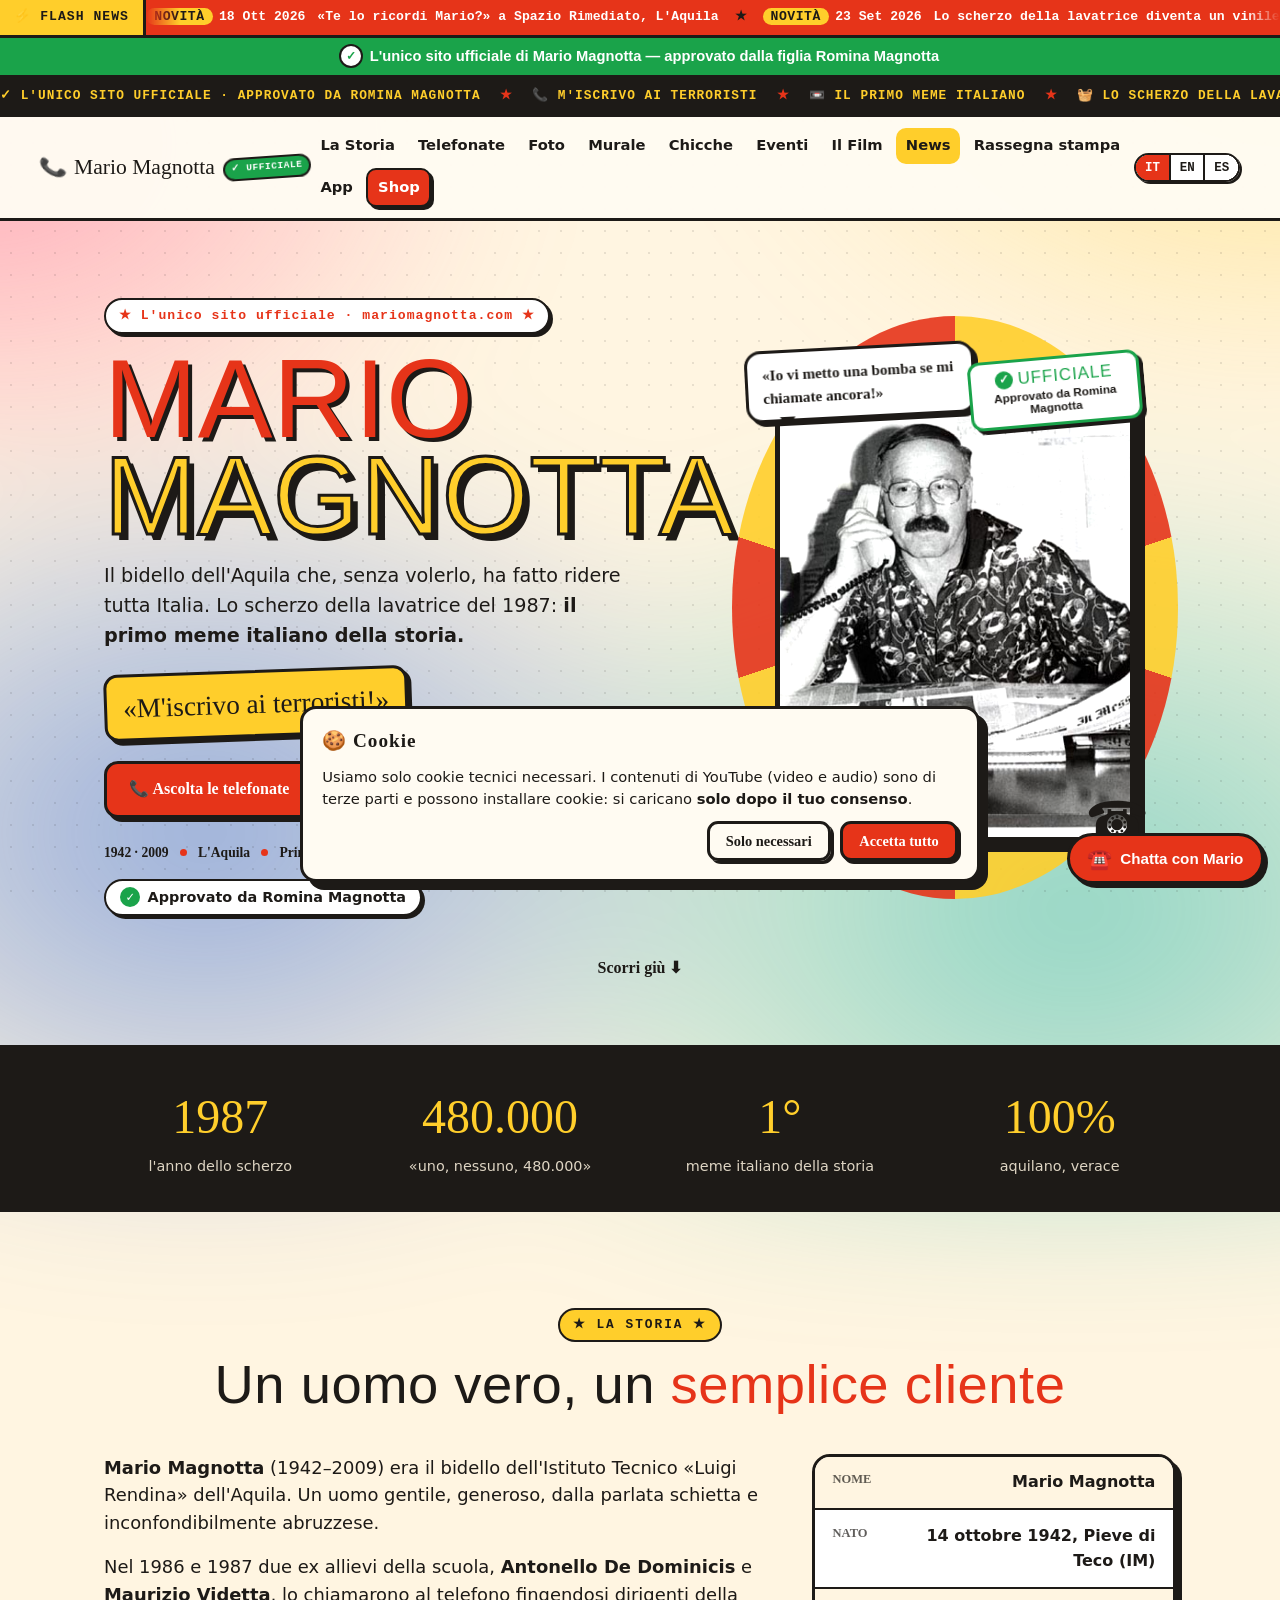
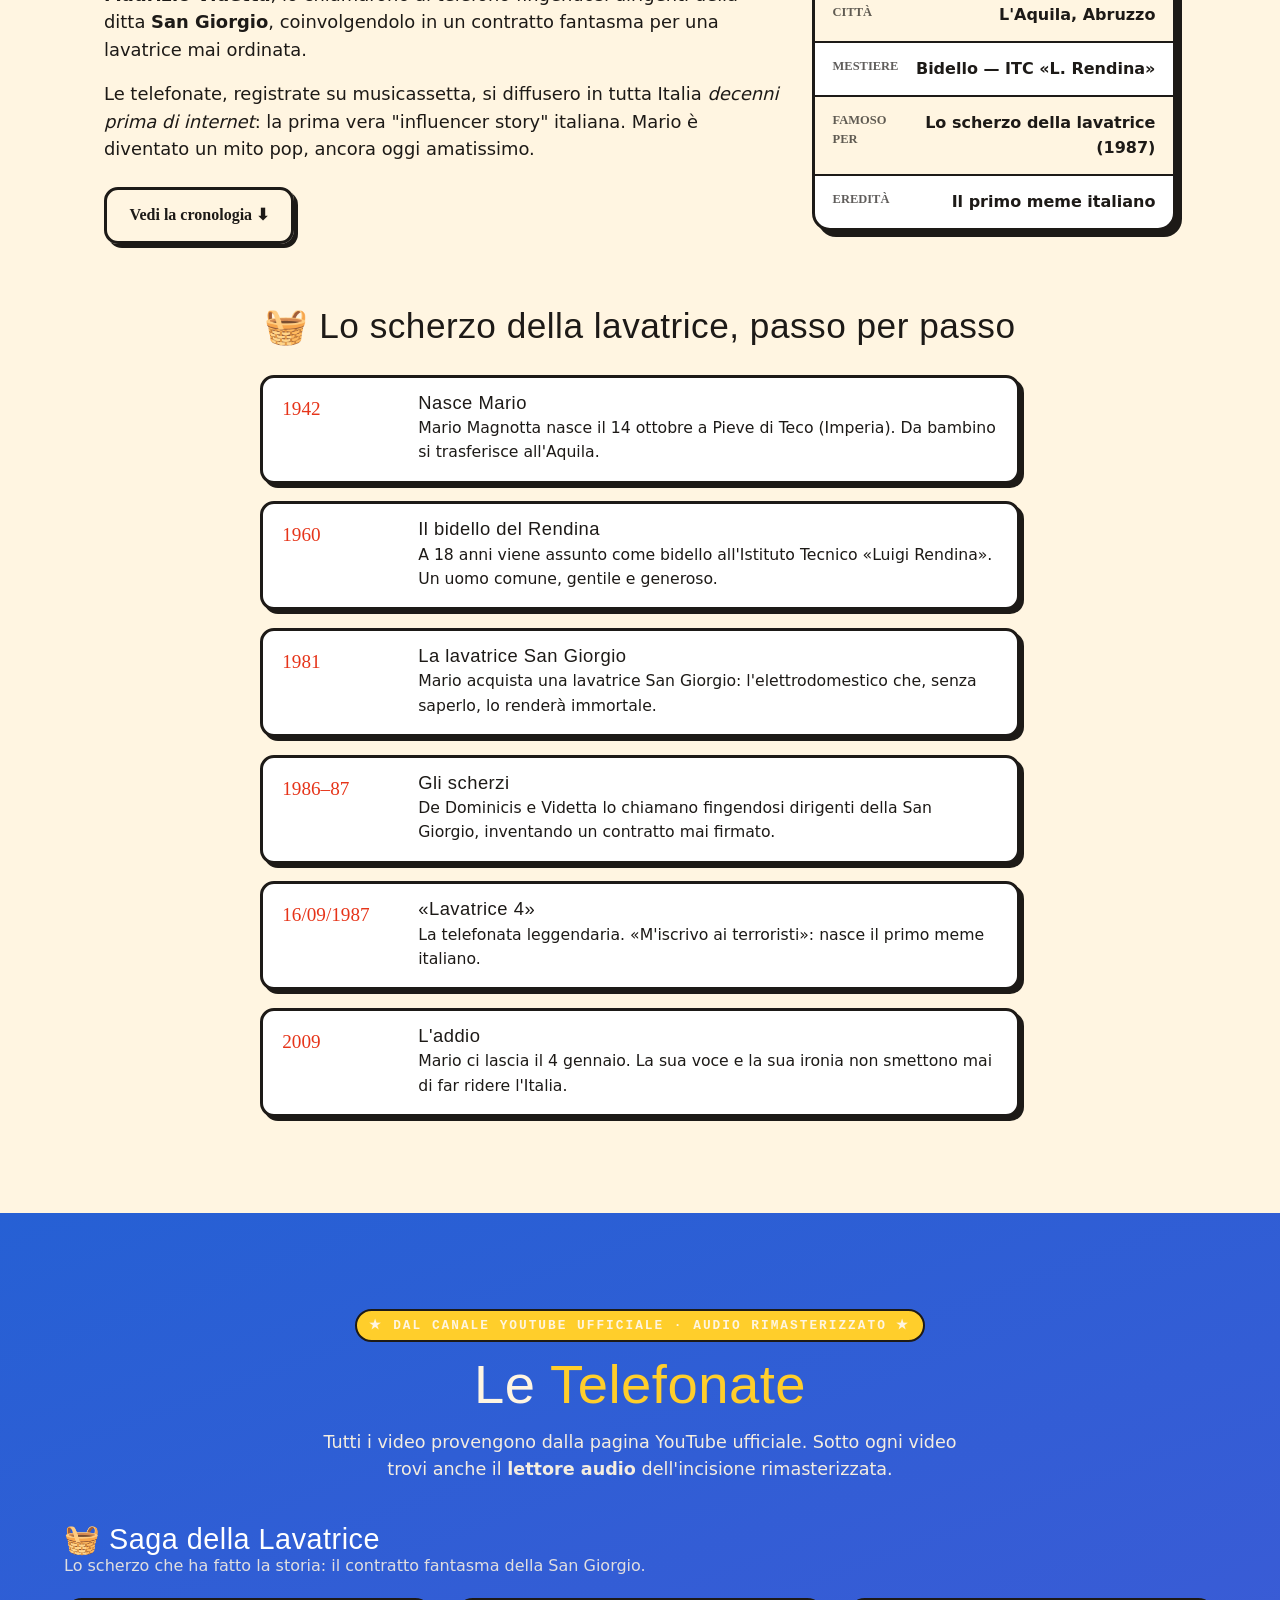
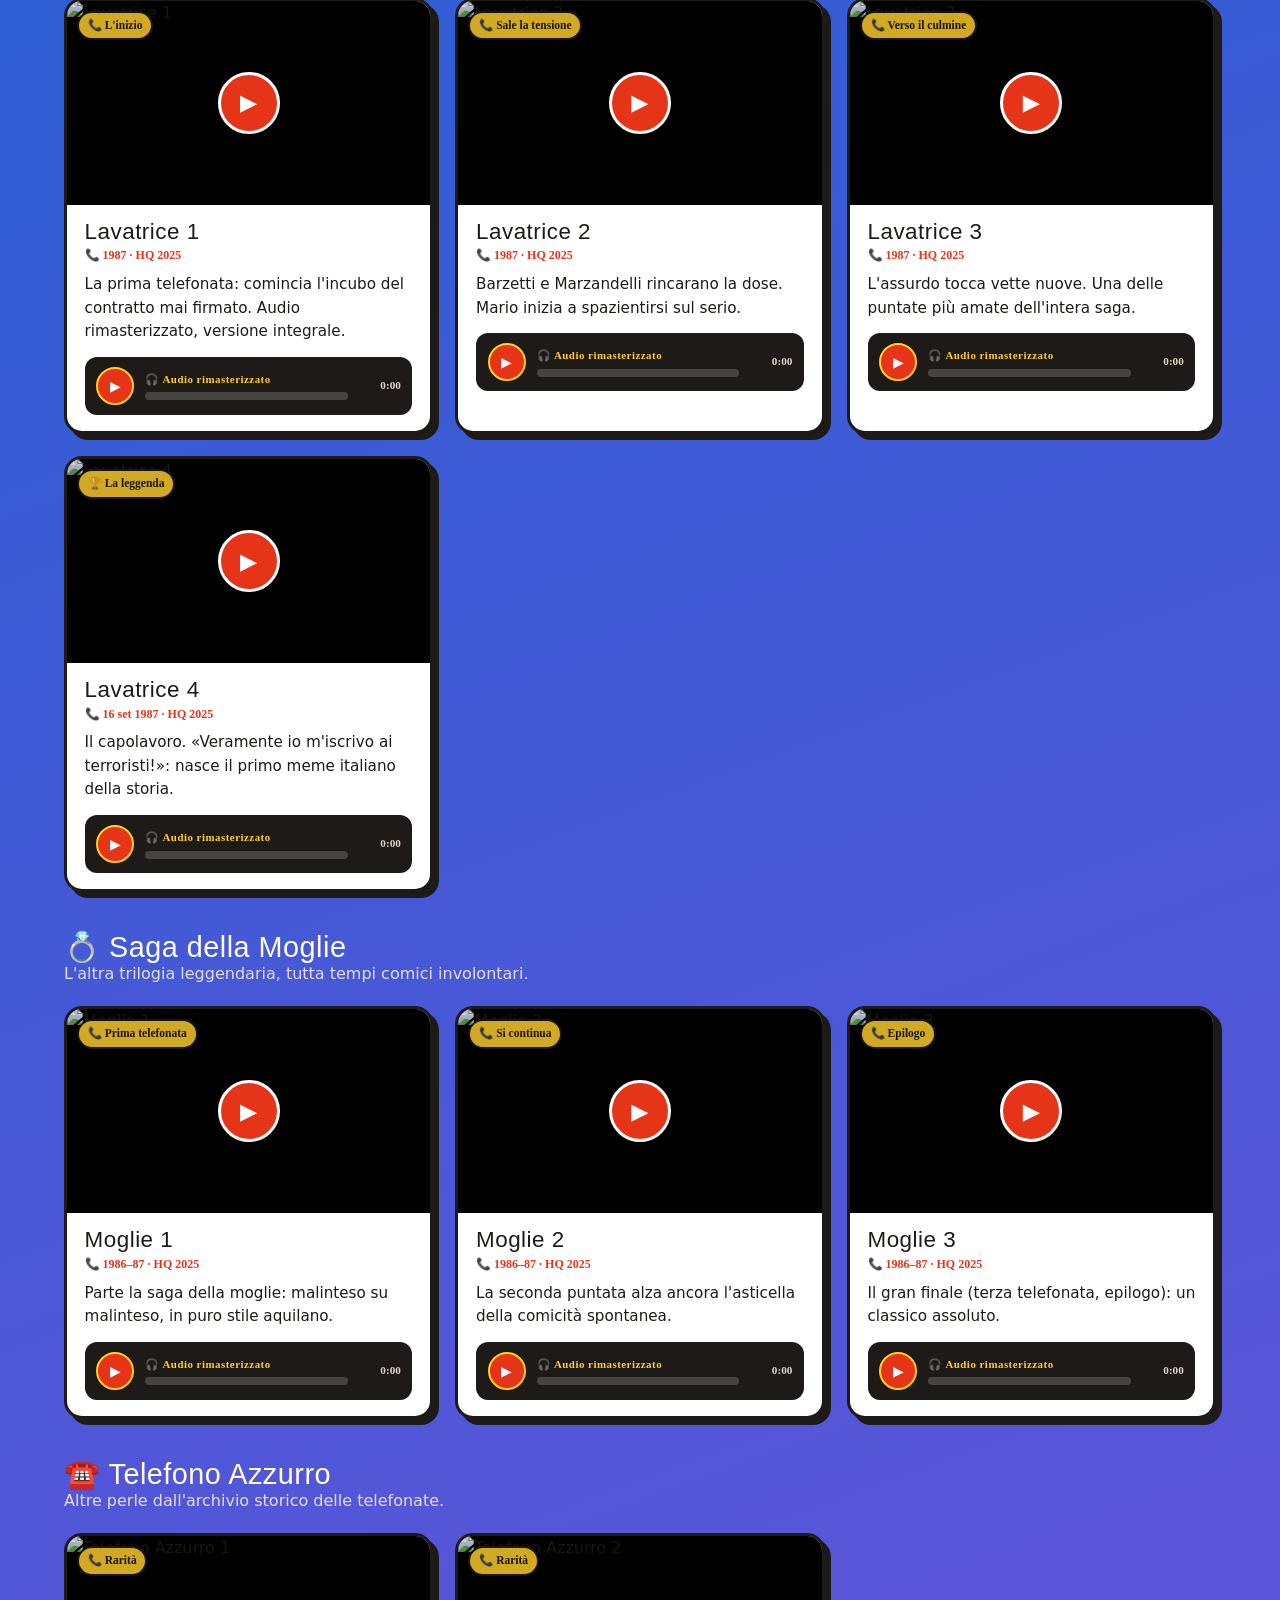
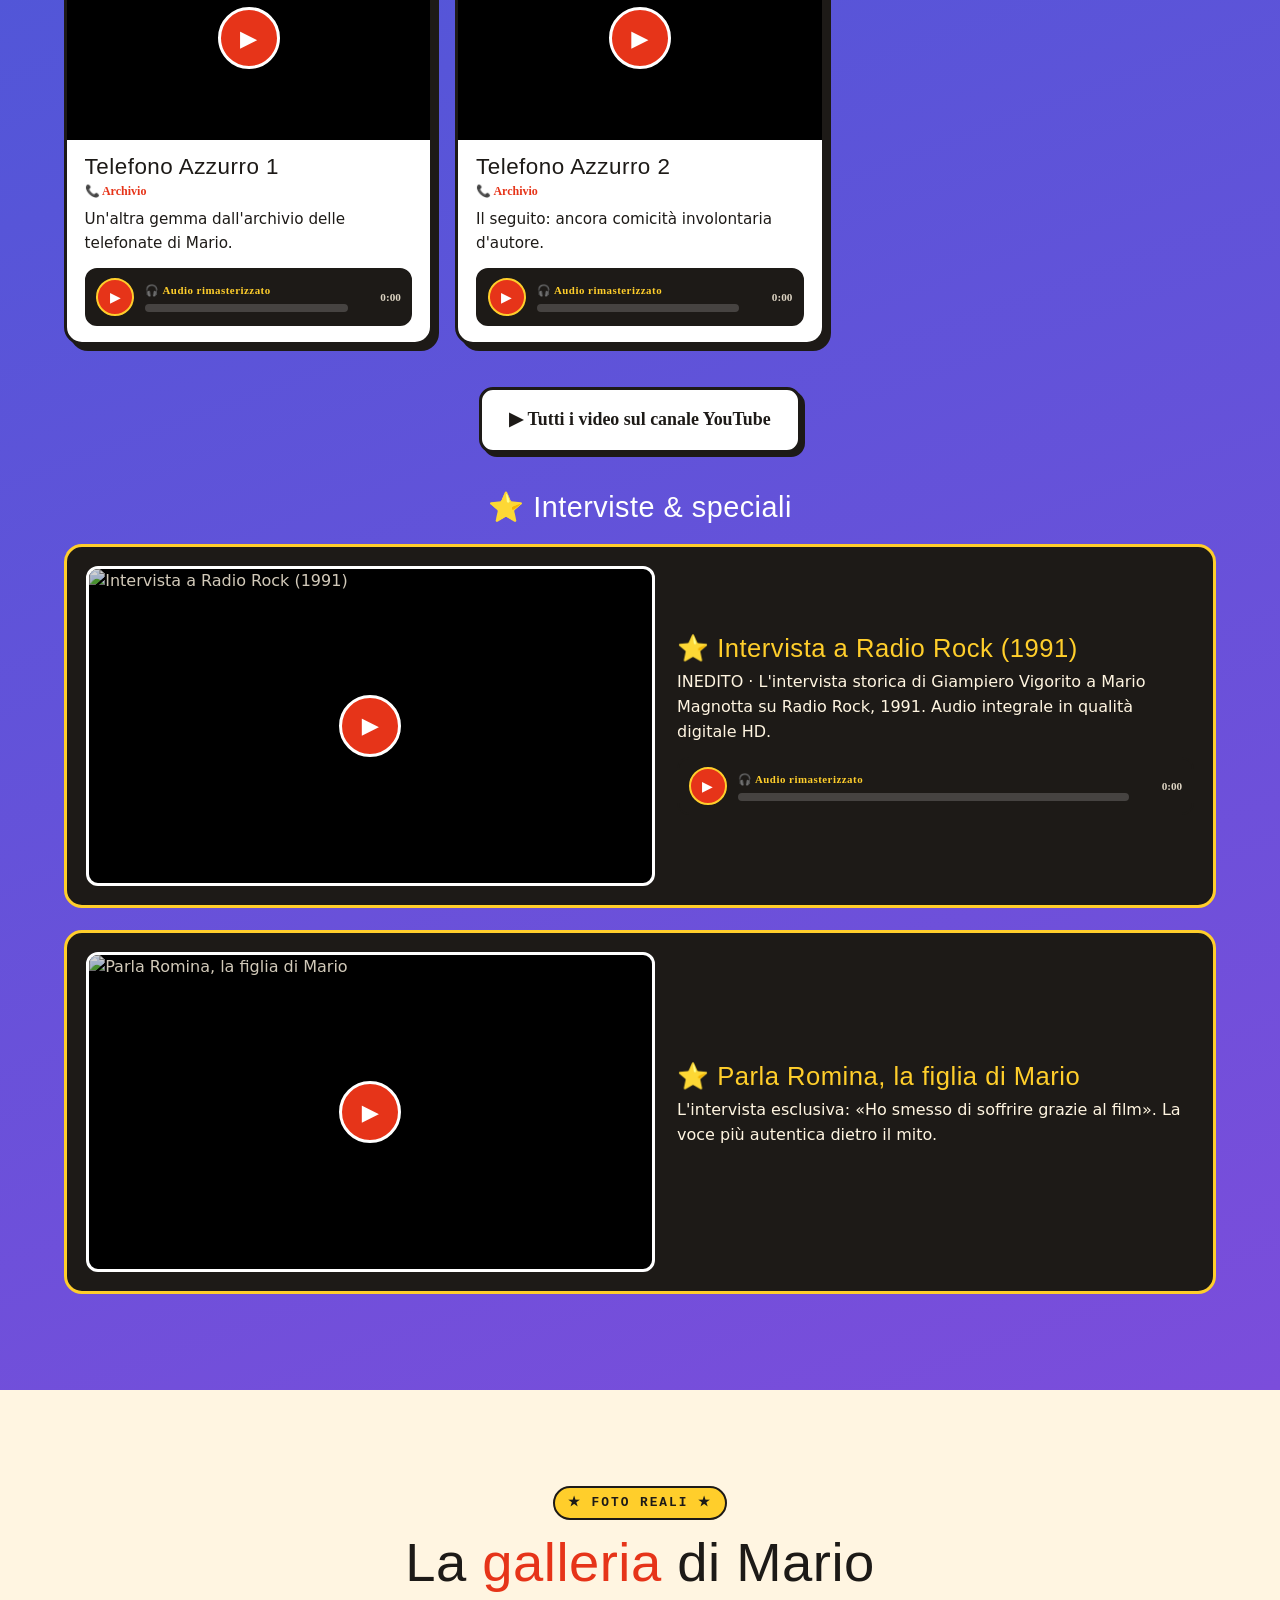
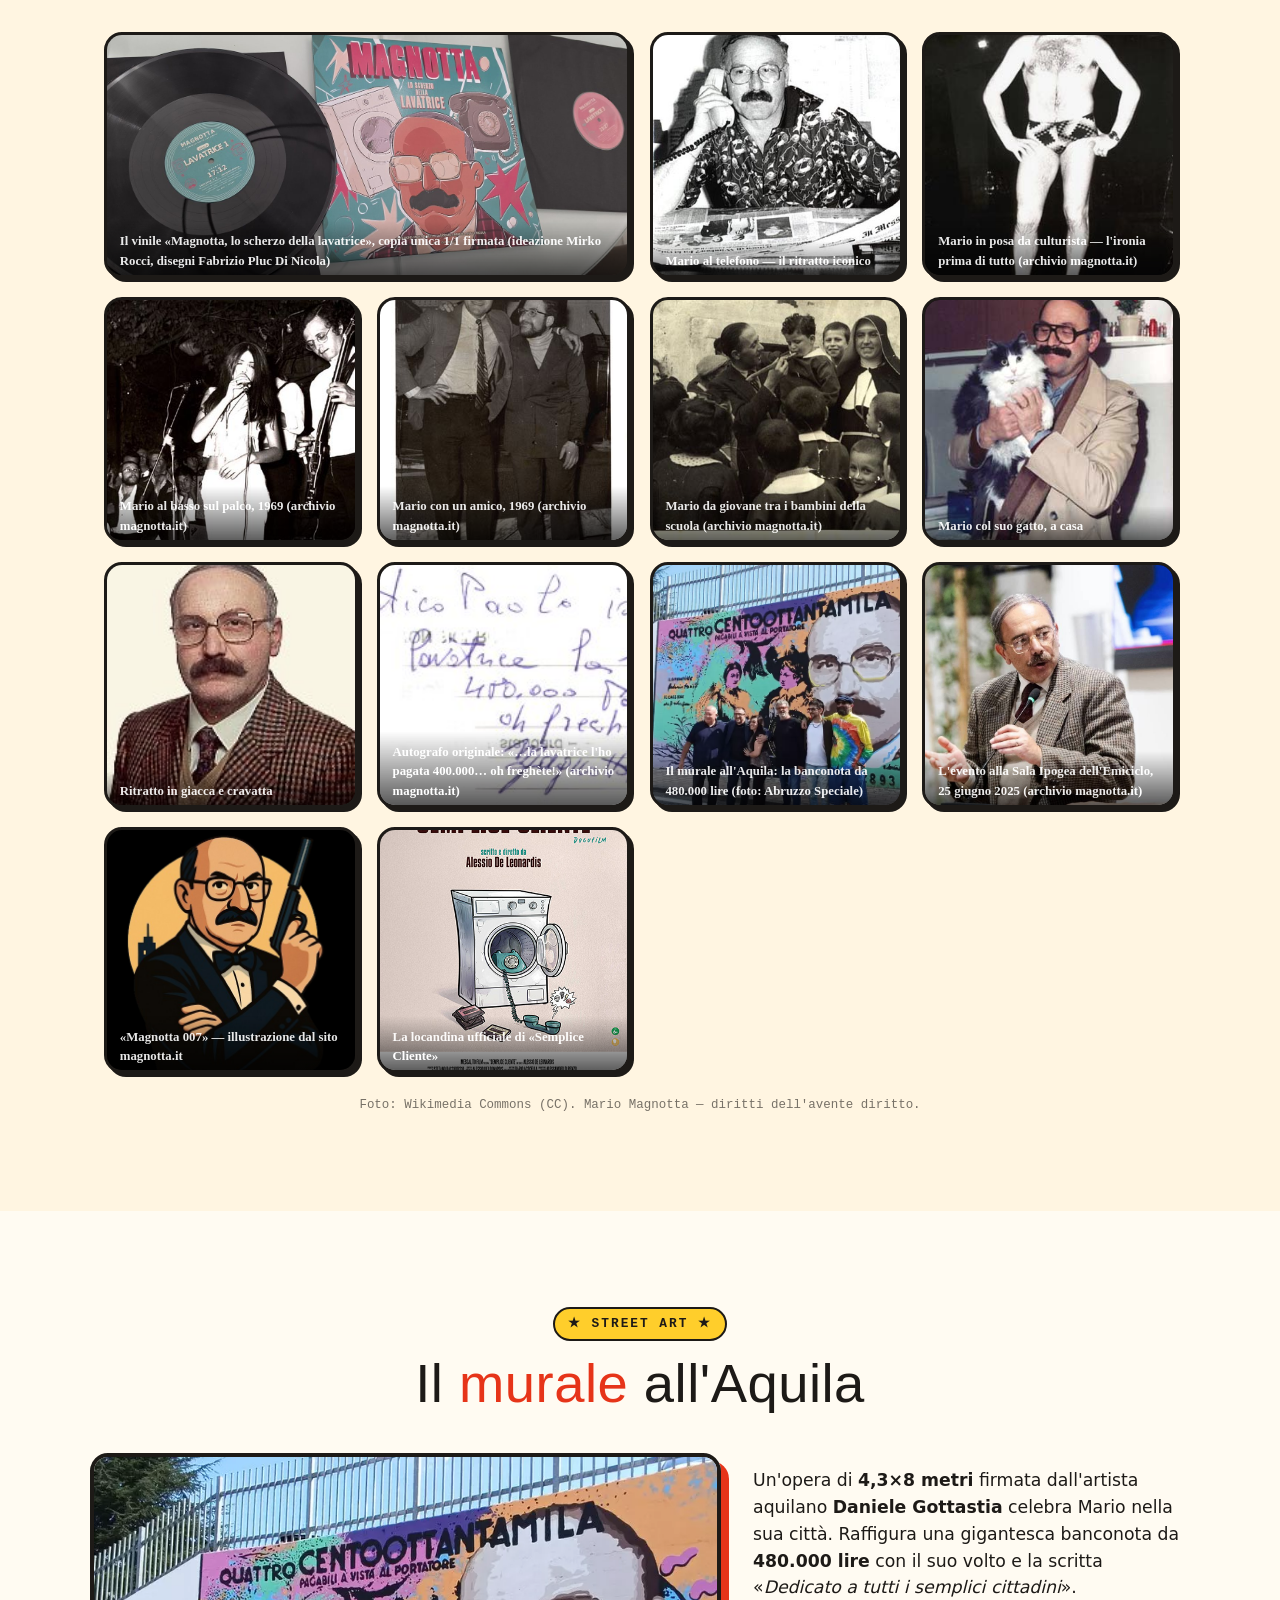
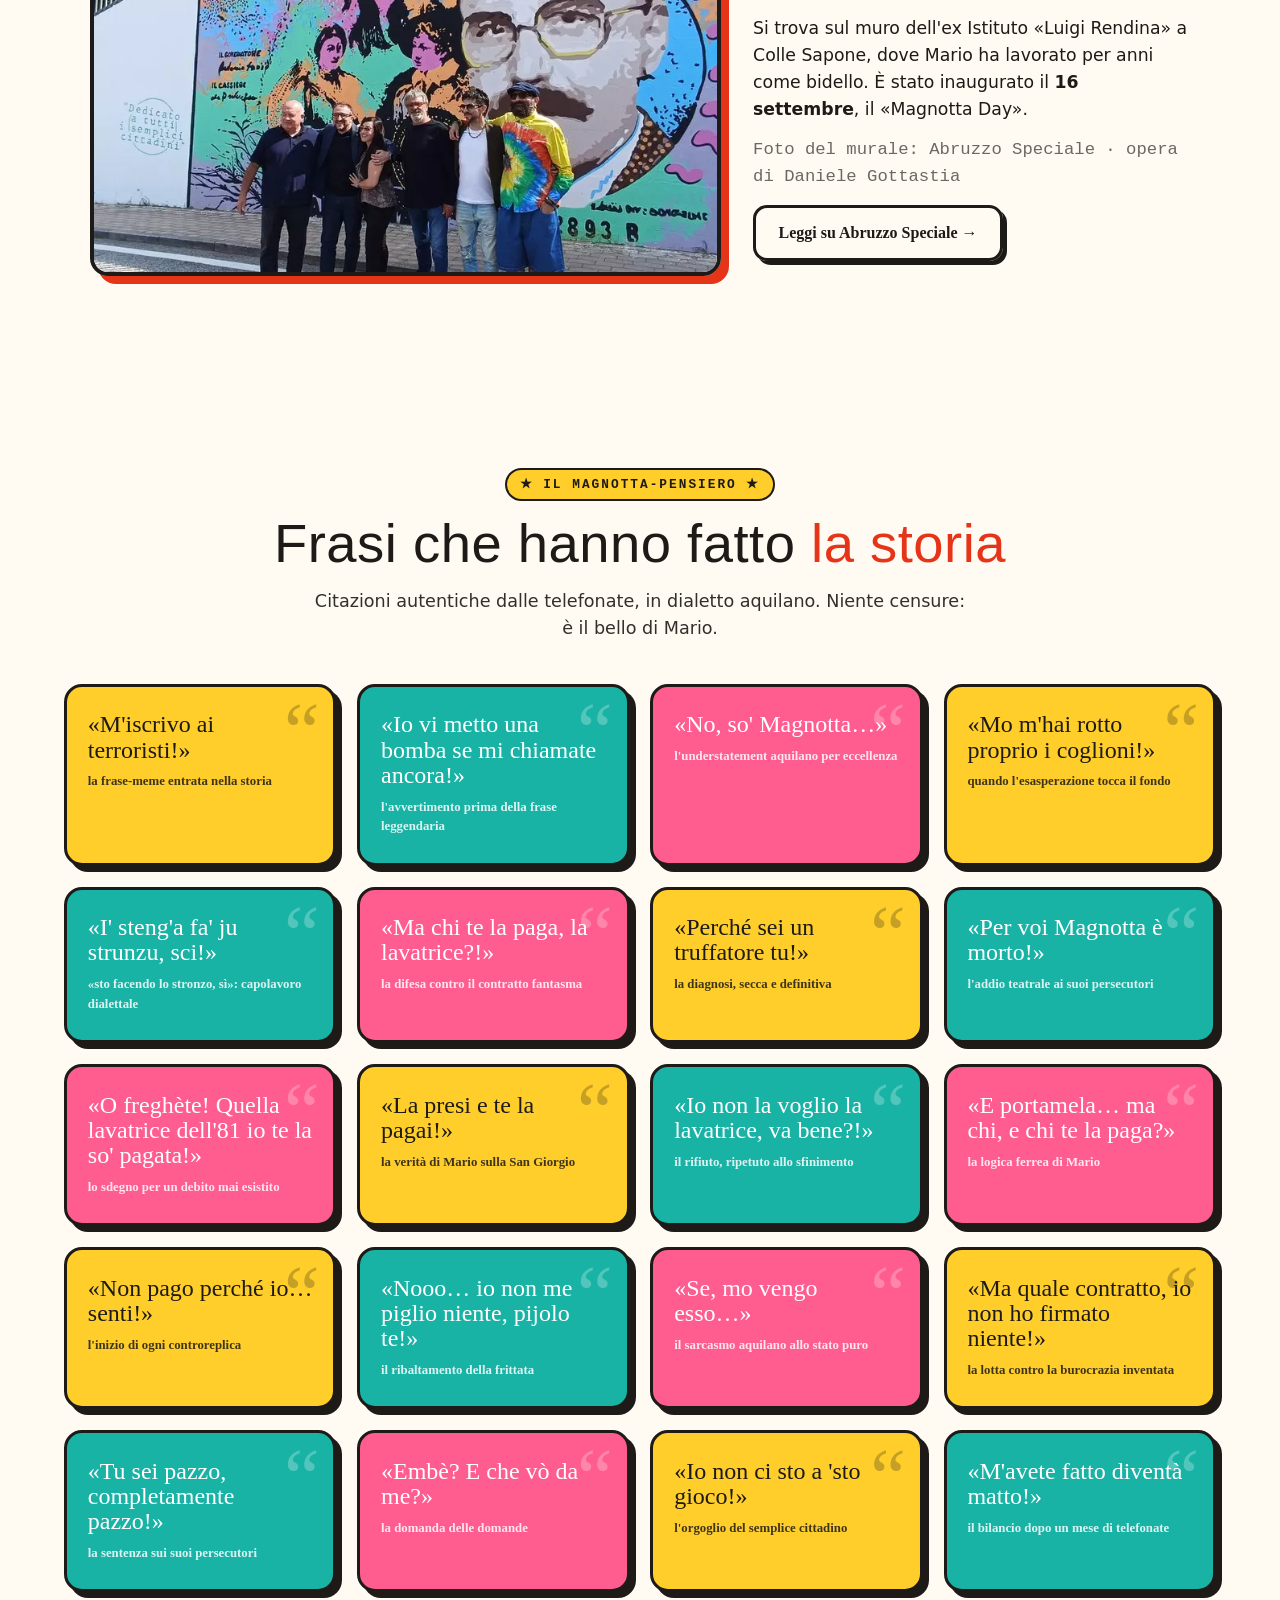
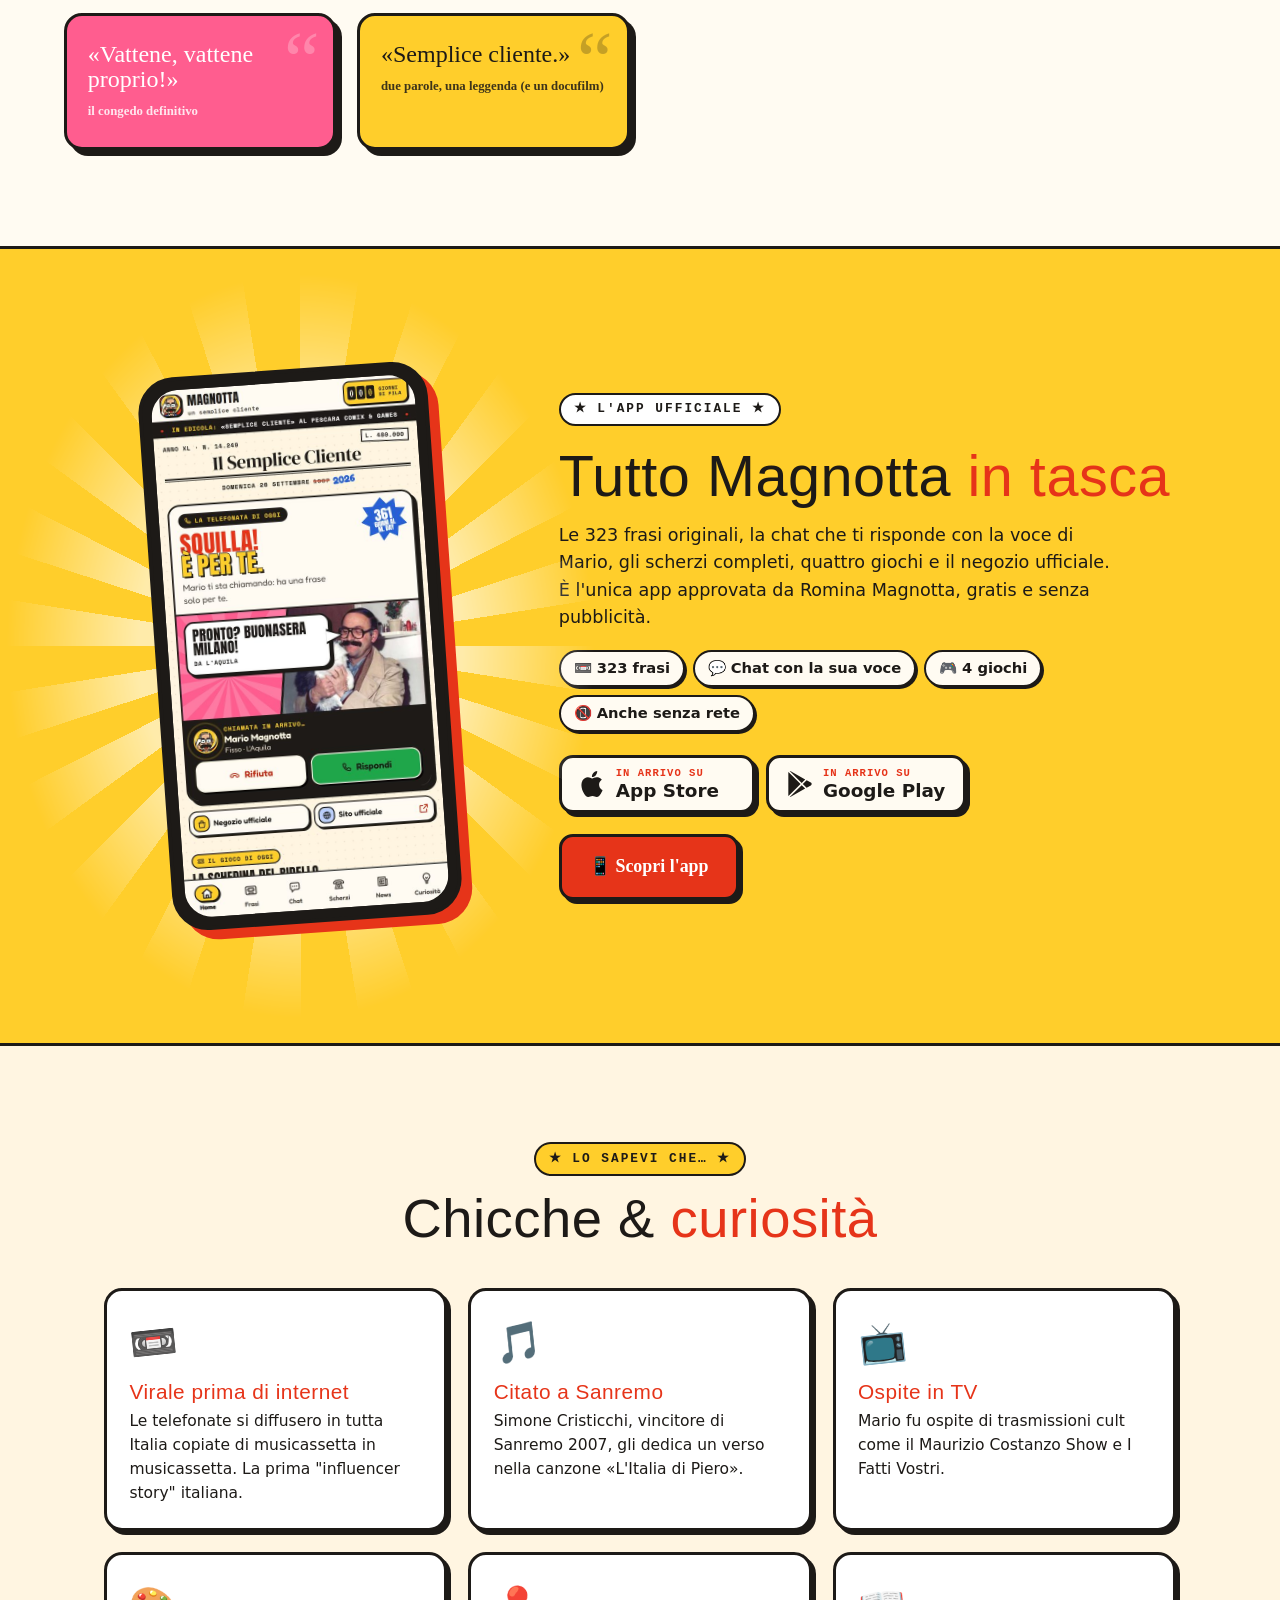
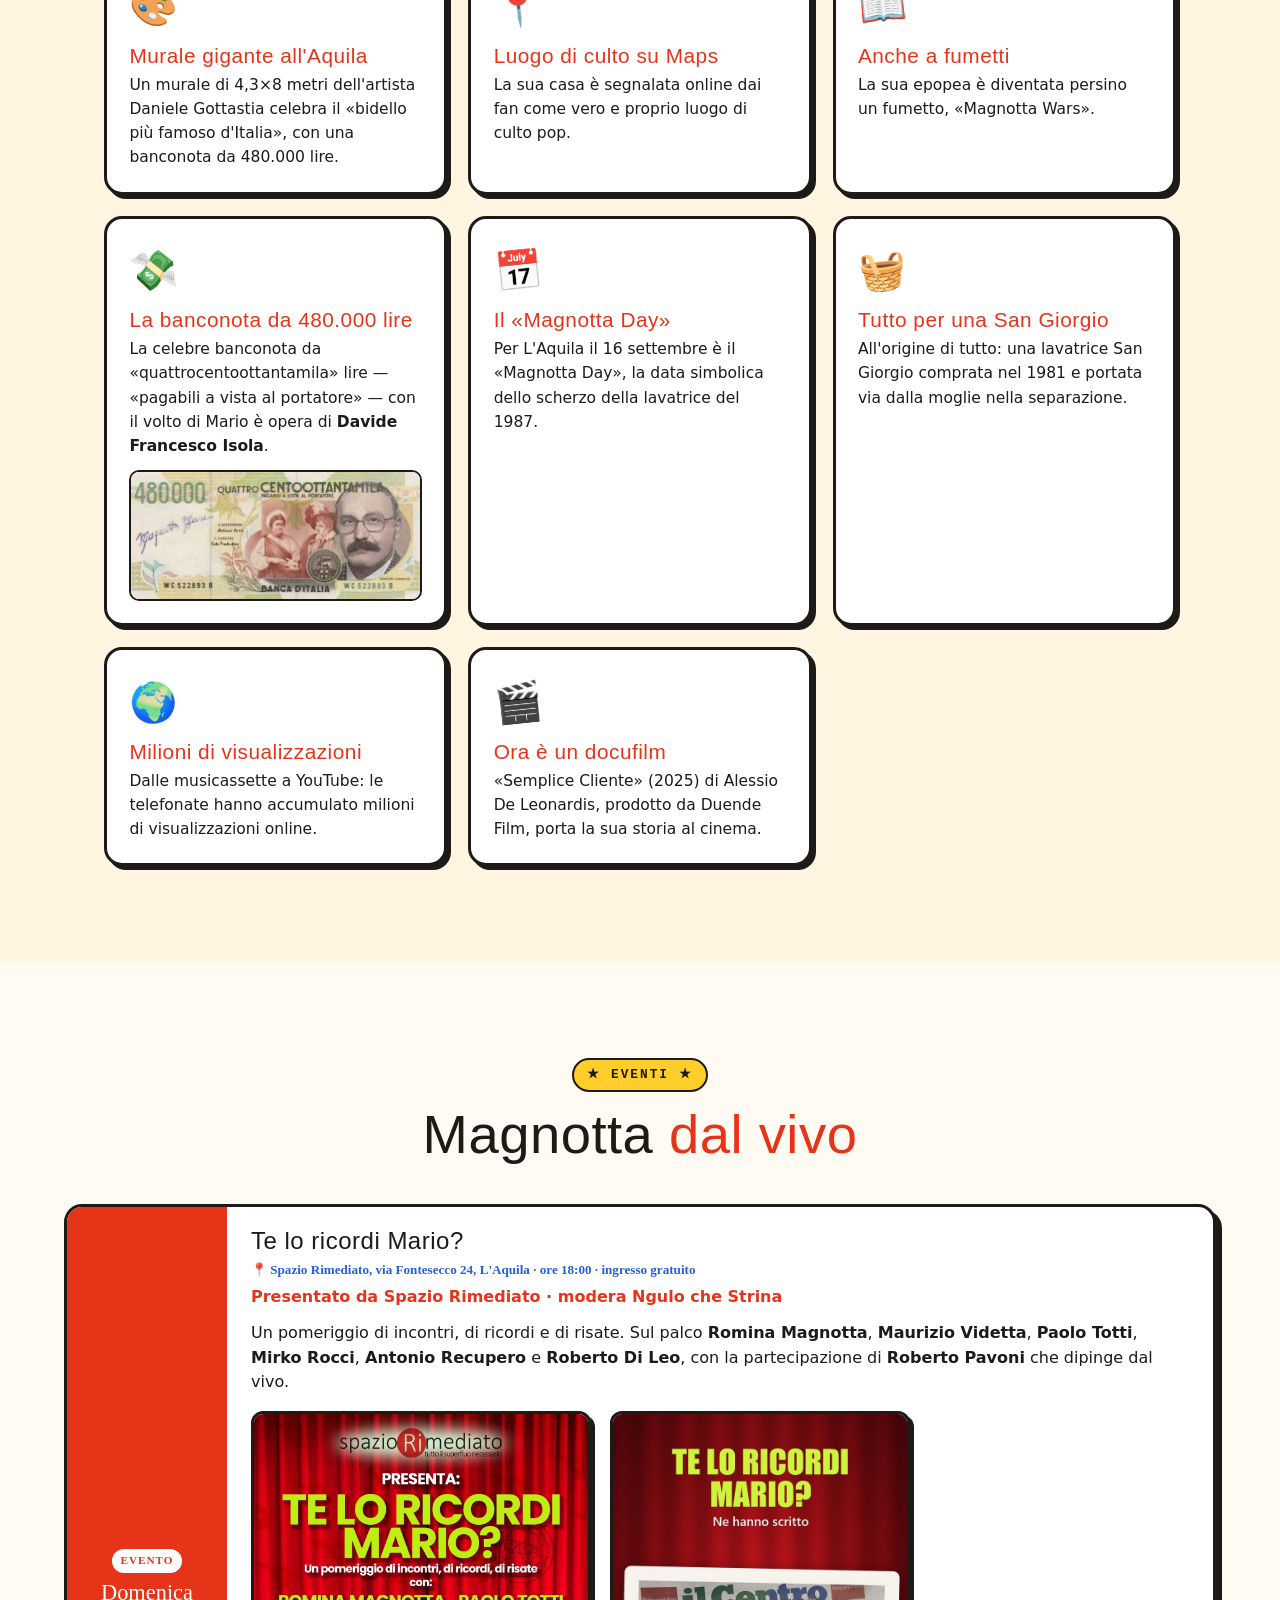
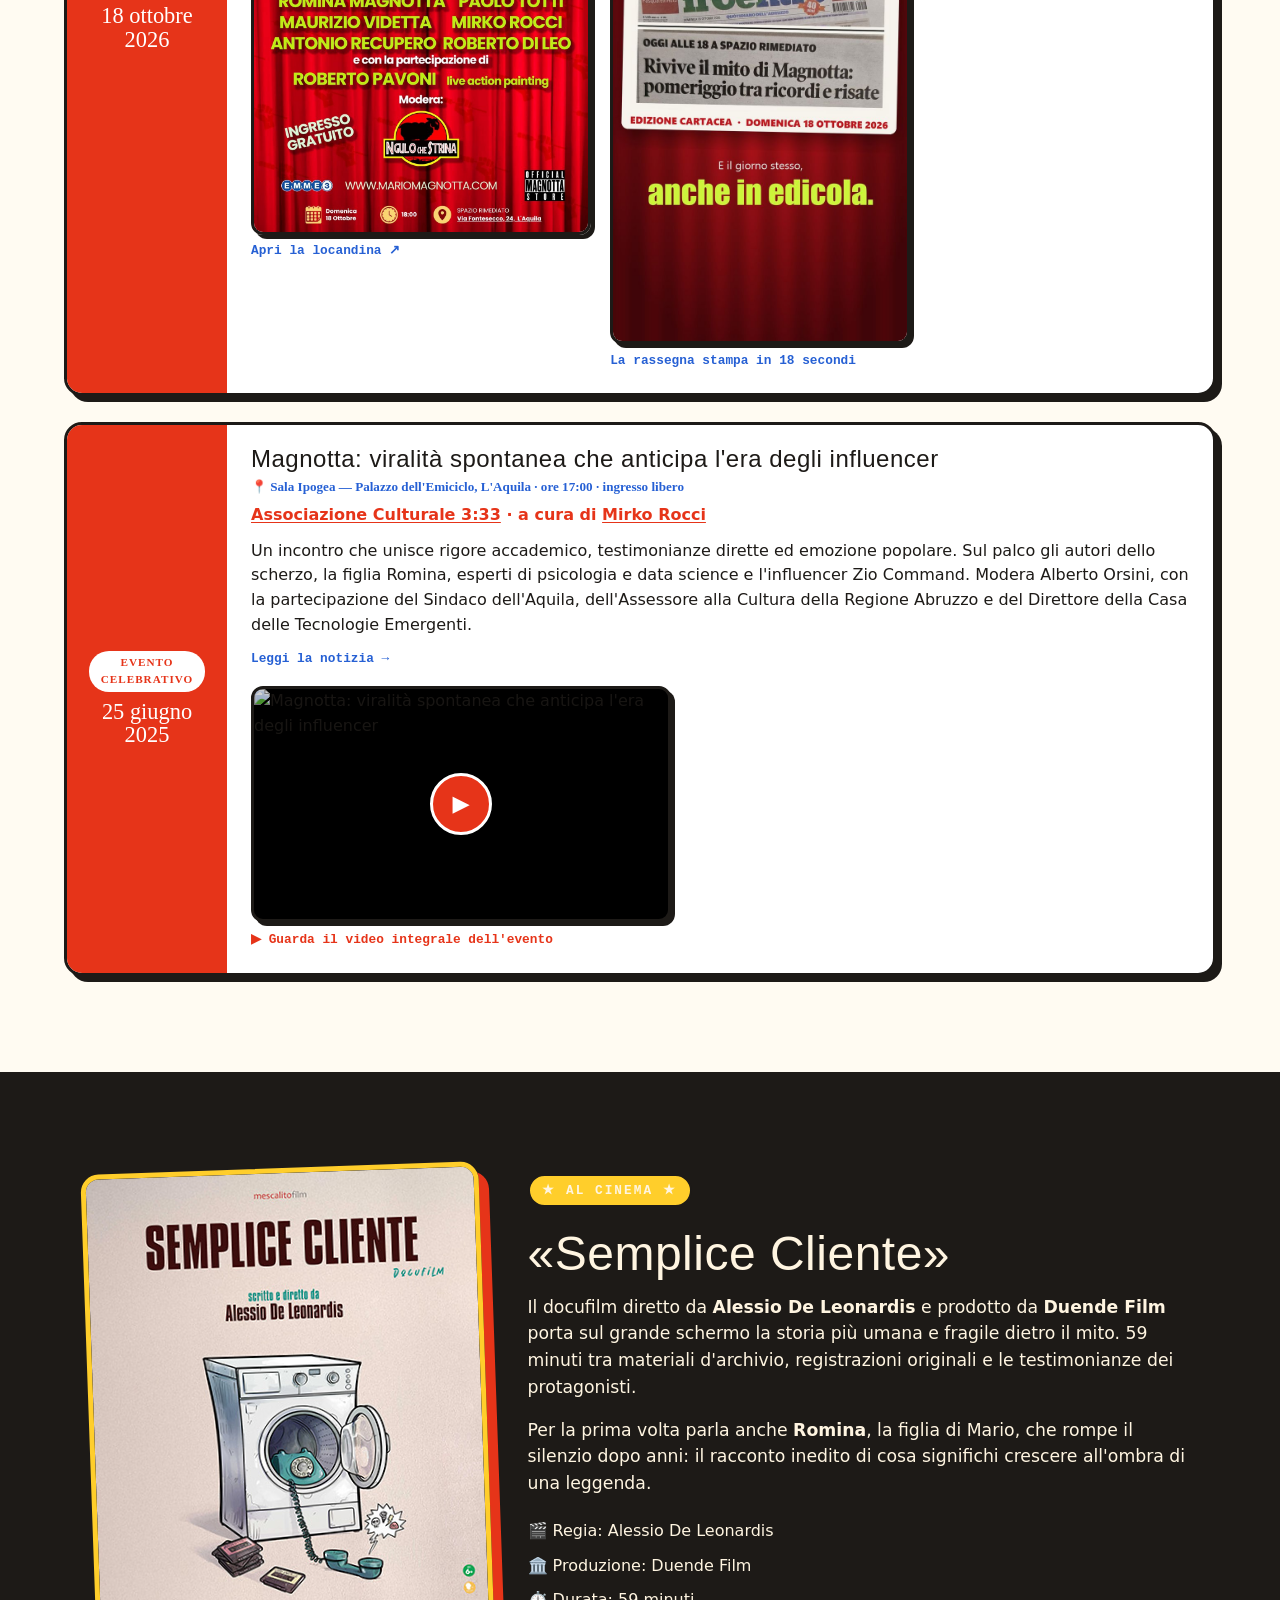
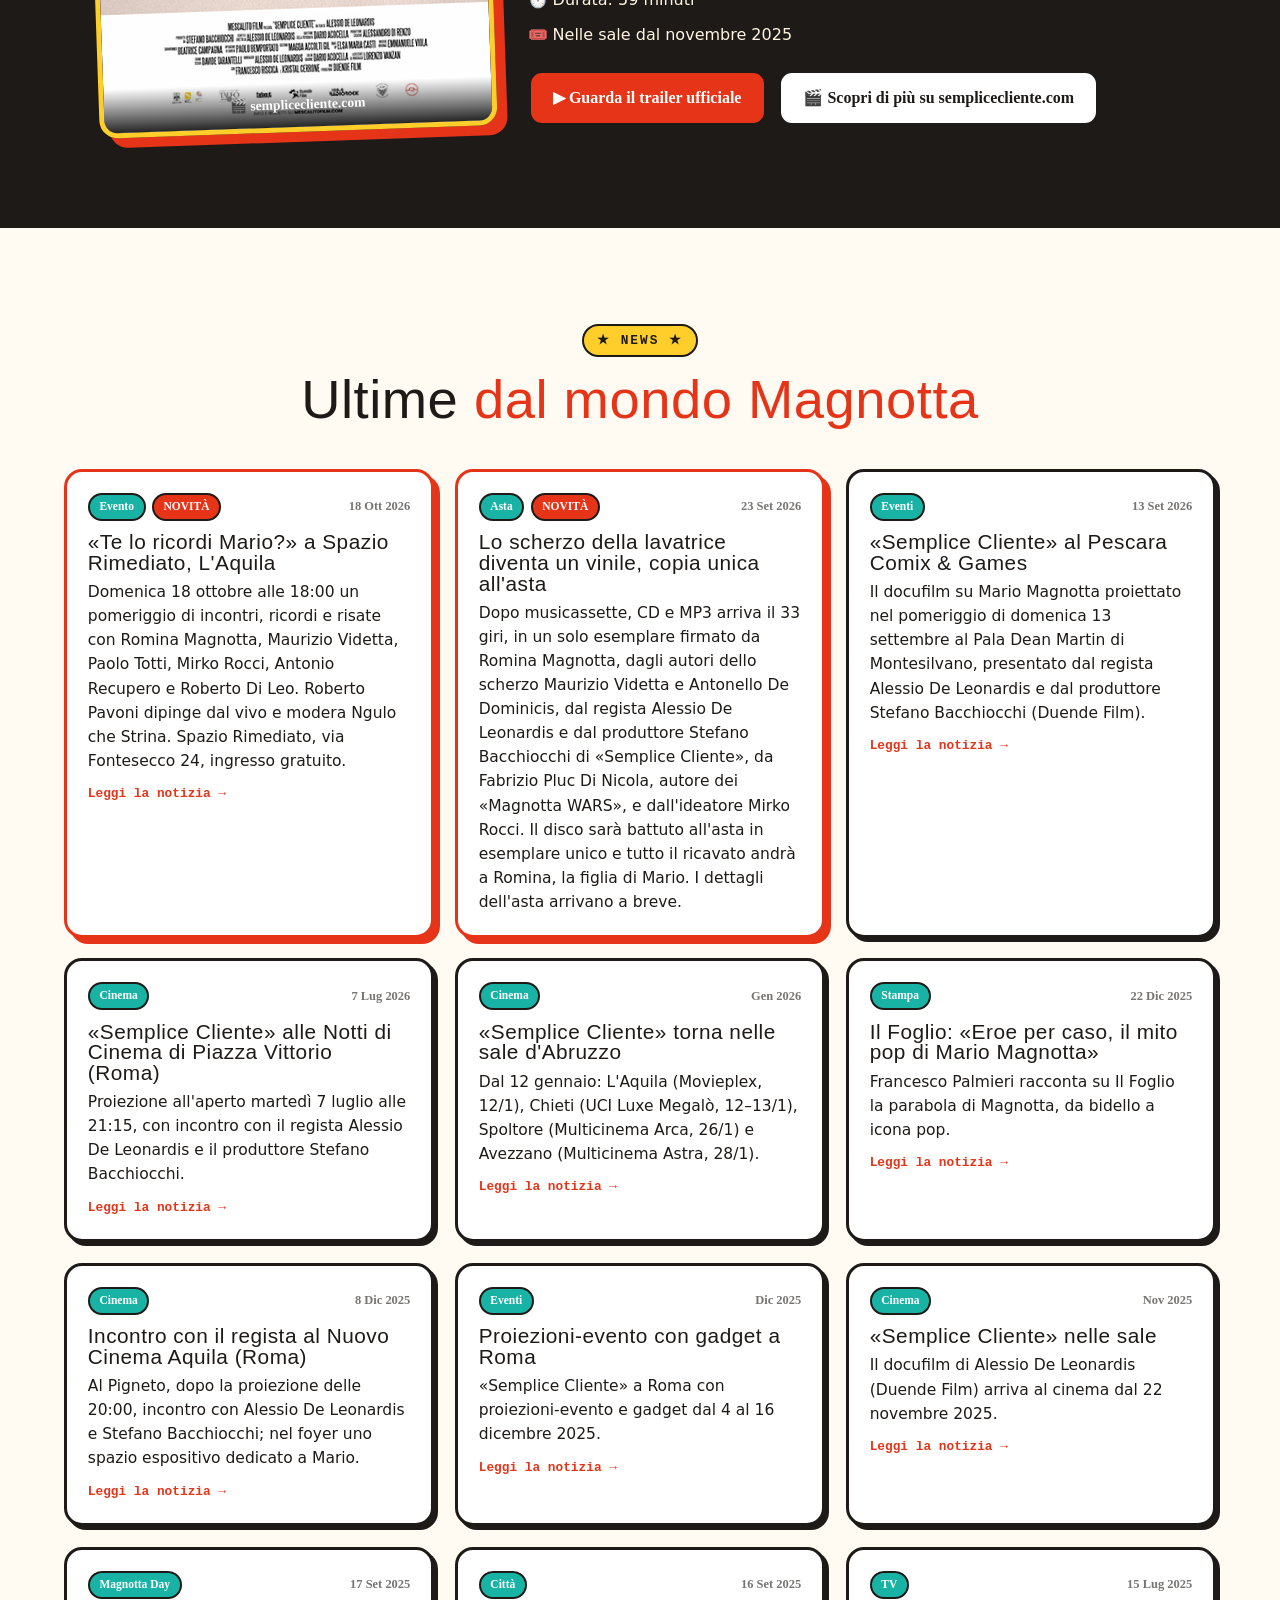
==== commit a9597c08: "Evento «Te lo ricordi Mario?»: reel della rassegna stampa accanto alla locandina - versione vertical" ====
--- a/index.html
+++ b/index.html
@@ -38,7 +38,7 @@
 <link rel="preconnect" href="https://fonts.googleapis.com" />
 <link rel="preconnect" href="https://fonts.gstatic.com" crossorigin />
 <link href="https://fonts.googleapis.com/css2?family=Anton&family=Fredoka:wght@400;500;600;700&family=Space+Mono:wght@400;700&display=swap" rel="stylesheet" />
-<link rel="stylesheet" href="css/style.css?v=20261022" />
+<link rel="stylesheet" href="css/style.css?v=20261022b" />
 
 <!-- Structured data: JSON-LD -->
 <script type="application/ld+json">
@@ -396,10 +396,10 @@
     <span class="eyebrow" data-i18n="eventi.eyebrow">★ Eventi ★</span>
     <h2 data-i18n-html="eventi.title">Magnotta <span class="hl">dal vivo</span></h2>
   </div>
-  <div class="eventi-grid" id="eventi-grid"><!--pre:eventi-grid--><article class="evento reveal prossimo"><div class="ev-date"><span class="ev-badge">Prossimo evento</span><span class="ev-day">Domenica 18 ottobre 2026</span></div>
+  <div class="eventi-grid" id="eventi-grid"><!--pre:eventi-grid--><article class="evento reveal"><div class="ev-date"><span class="ev-badge">Evento</span><span class="ev-day">Domenica 18 ottobre 2026</span></div>
          <div class="ev-body"><h3>Te lo ricordi Mario?</h3><div class="ev-meta">📍 Spazio Rimediato, via Fontesecco 24, L'Aquila · ore 18:00 · ingresso gratuito</div><div class="ev-org">Presentato da Spazio Rimediato · modera Ngulo che Strina</div><p>Un pomeriggio di incontri, di ricordi e di risate. Sul palco <strong>Romina Magnotta</strong>, <strong>Maurizio Videtta</strong>, <strong>Paolo Totti</strong>, <strong>Mirko Rocci</strong>, <strong>Antonio Recupero</strong> e <strong>Roberto Di Leo</strong>, con la partecipazione di <strong>Roberto Pavoni</strong> che dipinge dal vivo.</p>
          
-         <a class="ev-poster" href="assets/img/te-lo-ricordi-mario.jpg" target="_blank" rel="noopener"><img loading="lazy" src="assets/img/te-lo-ricordi-mario.jpg" alt="Locandina dell'evento «Te lo ricordi Mario?»" width="1080" height="1350"><span>Apri la locandina ↗</span></a></div></article><article class="evento reveal"><div class="ev-date"><span class="ev-badge">Evento celebrativo</span><span class="ev-day">25 giugno 2025</span></div>
+         <div class="ev-media"><a class="ev-poster" href="assets/img/te-lo-ricordi-mario.jpg" target="_blank" rel="noopener"><img loading="lazy" src="assets/img/te-lo-ricordi-mario.jpg" alt="Locandina dell'evento «Te lo ricordi Mario?»" width="1080" height="1350"><span>Apri la locandina ↗</span></a><figure class="ev-reel"><video src="assets/video/rassegna-te-lo-ricordi-mario.mp4" poster="assets/video/rassegna-te-lo-ricordi-mario.jpg" muted="" loop="" playsinline="" preload="none" aria-label="La rassegna stampa in 18 secondi"></video><figcaption>La rassegna stampa in 18 secondi</figcaption></figure></div></div></article><article class="evento reveal"><div class="ev-date"><span class="ev-badge">Evento celebrativo</span><span class="ev-day">25 giugno 2025</span></div>
          <div class="ev-body"><h3>Magnotta: viralità spontanea che anticipa l'era degli influencer</h3><div class="ev-meta">📍 Sala Ipogea — Palazzo dell'Emiciclo, L'Aquila · ore 17:00 · ingresso libero</div><div class="ev-org"><a href="https://3e33.it" target="_blank" rel="noopener" class="inline-link">Associazione Culturale 3:33</a> · a cura di <a href="https://mirkorocci.it" target="_blank" rel="noopener" class="inline-link">Mirko Rocci</a></div><p>Un incontro che unisce rigore accademico, testimonianze dirette ed emozione popolare. Sul palco gli autori dello scherzo, la figlia Romina, esperti di psicologia e data science e l'influencer Zio Command. Modera Alberto Orsini, con la partecipazione del Sindaco dell'Aquila, dell'Assessore alla Cultura della Regione Abruzzo e del Direttore della Casa delle Tecnologie Emergenti.</p>
          <a class="ev-link" href="https://www.ilcapoluogo.it/2025/06/25/mario-magnotta-superstar-laquila-celebra-il-bidello-che-ha-fatto-ridere-tutta-italia-senza-volerlo/" target="_blank" rel="noopener">Leggi la notizia →</a>
          <div class="ev-video"><div class="vthumb"><img loading="lazy" src="https://i.ytimg.com/vi/hQIC4tNF3qo/hqdefault.jpg" alt="Magnotta: viralità spontanea che anticipa l'era degli influencer"><div class="vplay"><span>▶</span></div></div><a class="ev-vlabel" href="https://www.youtube.com/watch?v=hQIC4tNF3qo" target="_blank" rel="noopener">▶ Guarda il video integrale dell'evento</a></div></div></article><!--/pre:eventi-grid--></div>
@@ -729,11 +729,11 @@
 <!-- hidden host for YouTube audio players -->
 <div id="yt-audio-host" aria-hidden="true" style="position:fixed;width:1px;height:1px;left:-9999px;top:-9999px;overflow:hidden"></div>
 
-<script src="js/contenuti.js?v=20261022"></script>
-<script src="js/chat-quotes.js?v=20261022"></script>
-<script src="js/data.js?v=20261022"></script>
-<script src="js/main.js?v=20261022"></script>
-<script src="js/chatbot.js?v=20261022"></script>
+<script src="js/contenuti.js?v=20261022b"></script>
+<script src="js/chat-quotes.js?v=20261022b"></script>
+<script src="js/data.js?v=20261022b"></script>
+<script src="js/main.js?v=20261022b"></script>
+<script src="js/chatbot.js?v=20261022b"></script>
 
 <!-- Cloudflare Web Analytics — statistiche di navigazione anonime e aggregate, SENZA cookie (nessun consenso richiesto). Dati e grafico visite: dashboard Cloudflare › Analytics & Logs › Web Analytics. -->
 <script>
--- a/css/style.css
+++ b/css/style.css
@@ -680,6 +680,10 @@
 .ev-poster{display:block;max-width:340px;margin-top:1rem;text-decoration:none;color:var(--blue);font-family:'Space Mono',monospace;font-weight:700;font-size:.8rem}
 .ev-poster img{display:block;width:100%;height:auto;border:3px solid var(--ink);border-radius:12px;box-shadow:var(--shadow-sm);margin-bottom:.4rem}
 .ev-poster:hover span{text-decoration:underline}
+.ev-media{display:flex;flex-wrap:wrap;gap:1.2rem;align-items:flex-start;margin-top:1rem}
+.ev-media .ev-poster{margin-top:0;flex:1 1 240px}
+.ev-reel{margin:0;flex:1 1 240px;max-width:300px;font-family:'Space Mono',monospace;font-weight:700;font-size:.8rem;color:var(--blue)}
+.ev-reel video{display:block;width:100%;aspect-ratio:9/16;object-fit:cover;background:#2a0406;border:3px solid var(--ink);border-radius:12px;box-shadow:var(--shadow-sm);margin-bottom:.4rem}
 /* Pop-up con locandina verticale: affiancata al testo su schermi larghi, sopra il testo sul telefono */
 .promo-poster{width:min(820px,100%);display:grid;grid-template-columns:minmax(0,5fr) minmax(0,6fr)}
 .promo-poster .promo-img{aspect-ratio:auto;height:100%;max-height:92vh;object-fit:cover;border-bottom:0;border-right:4px solid var(--ink)}
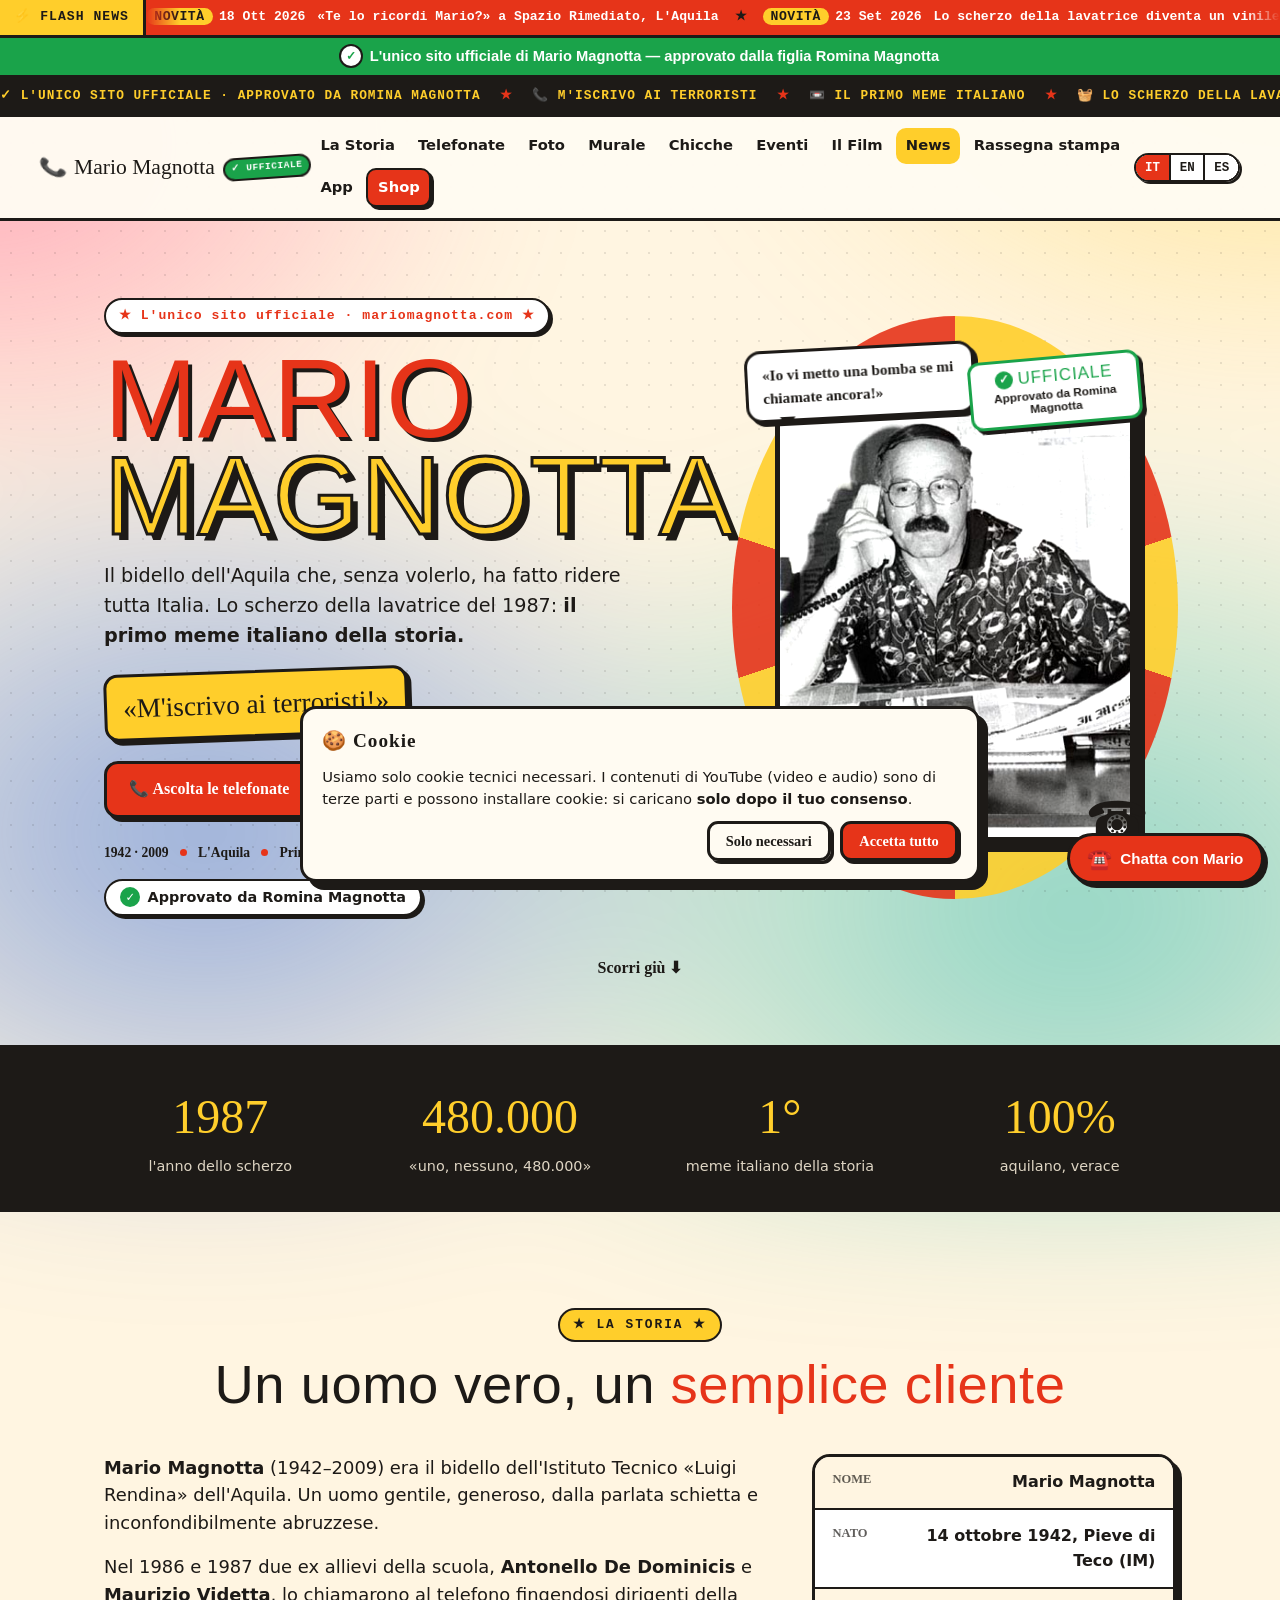
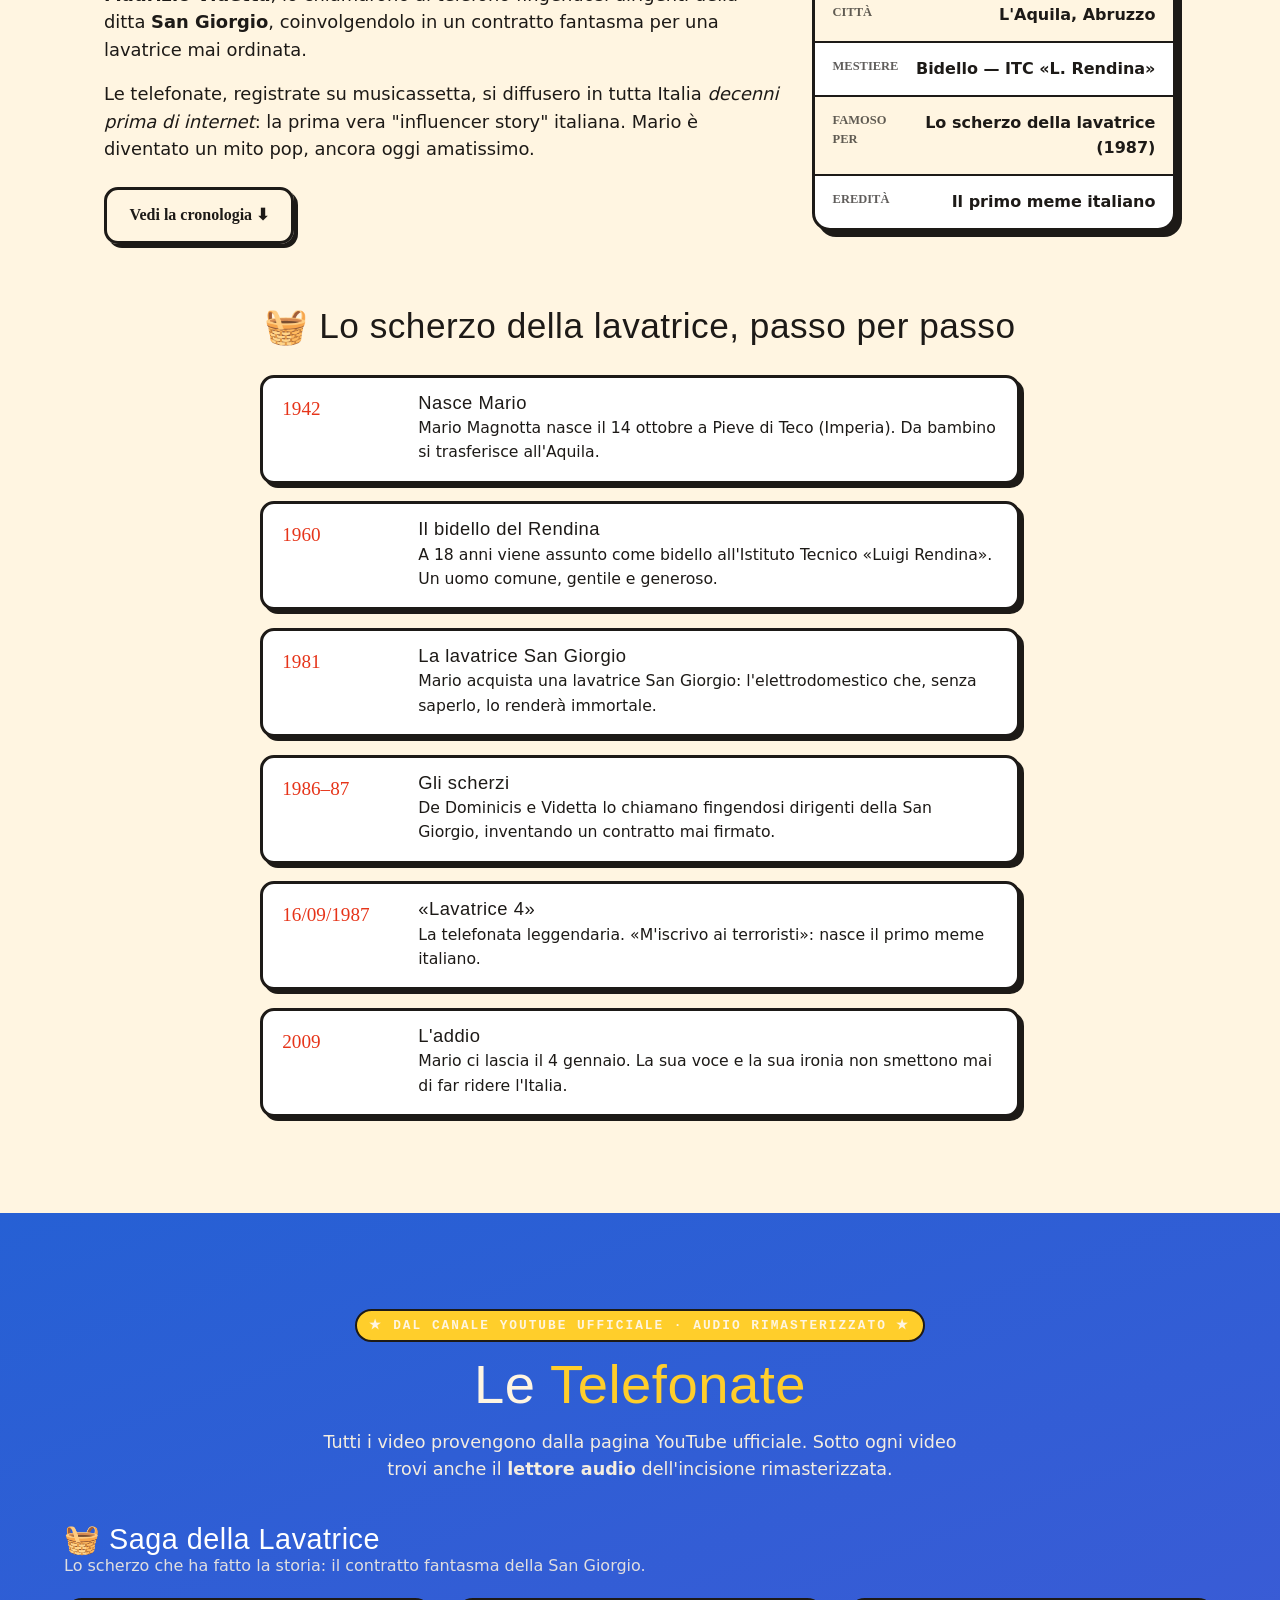
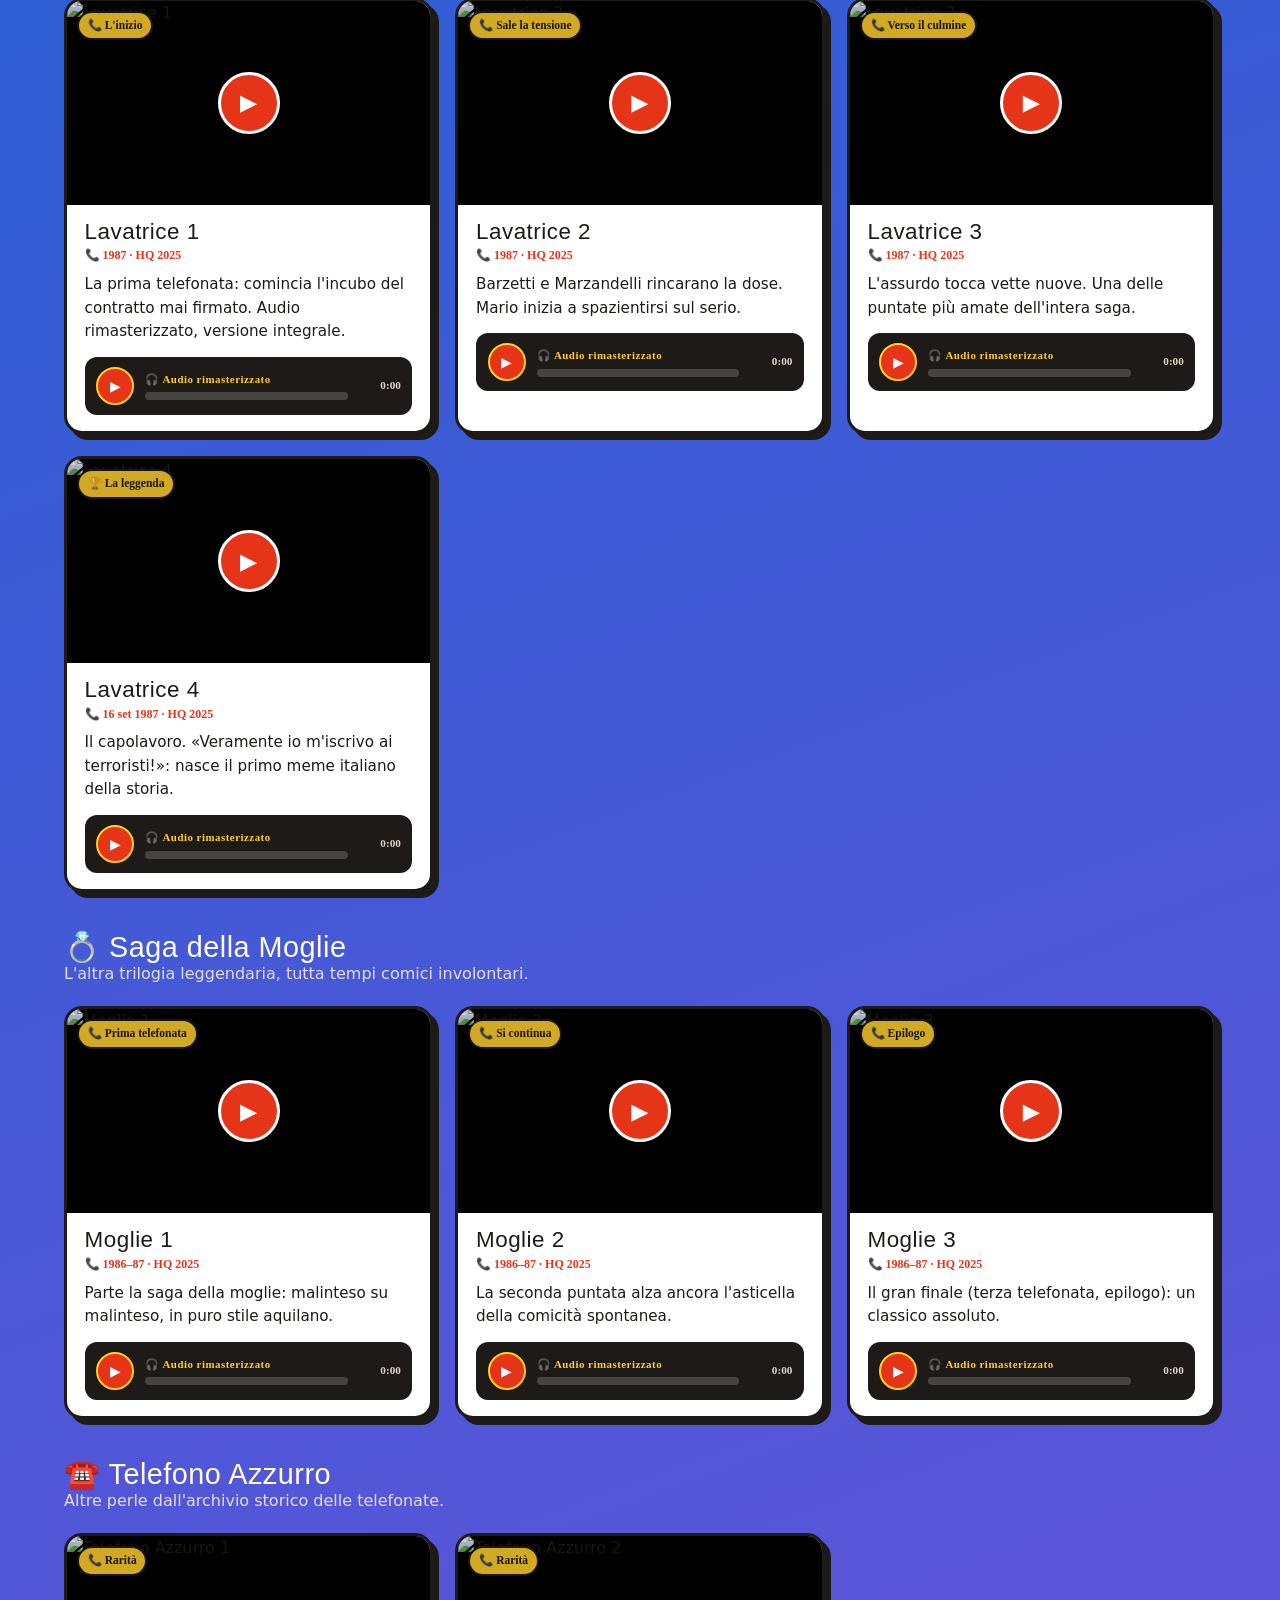
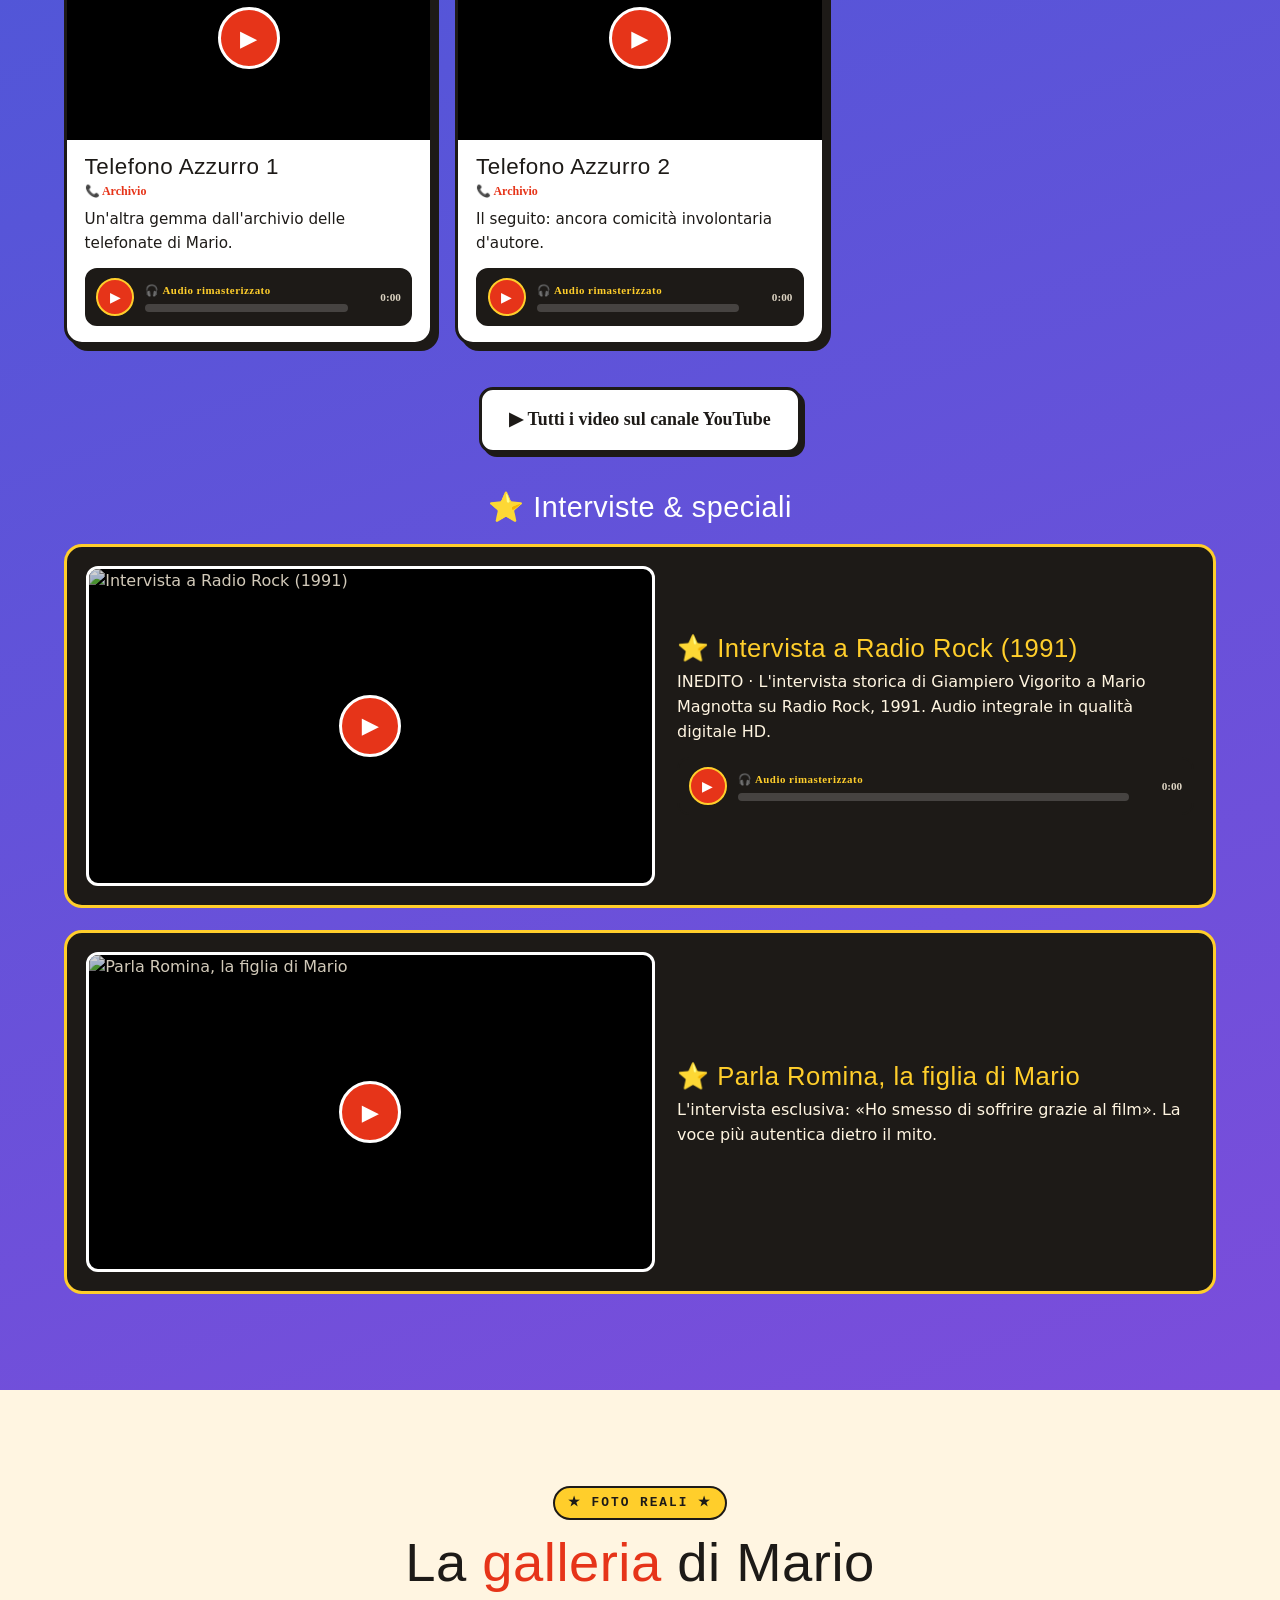
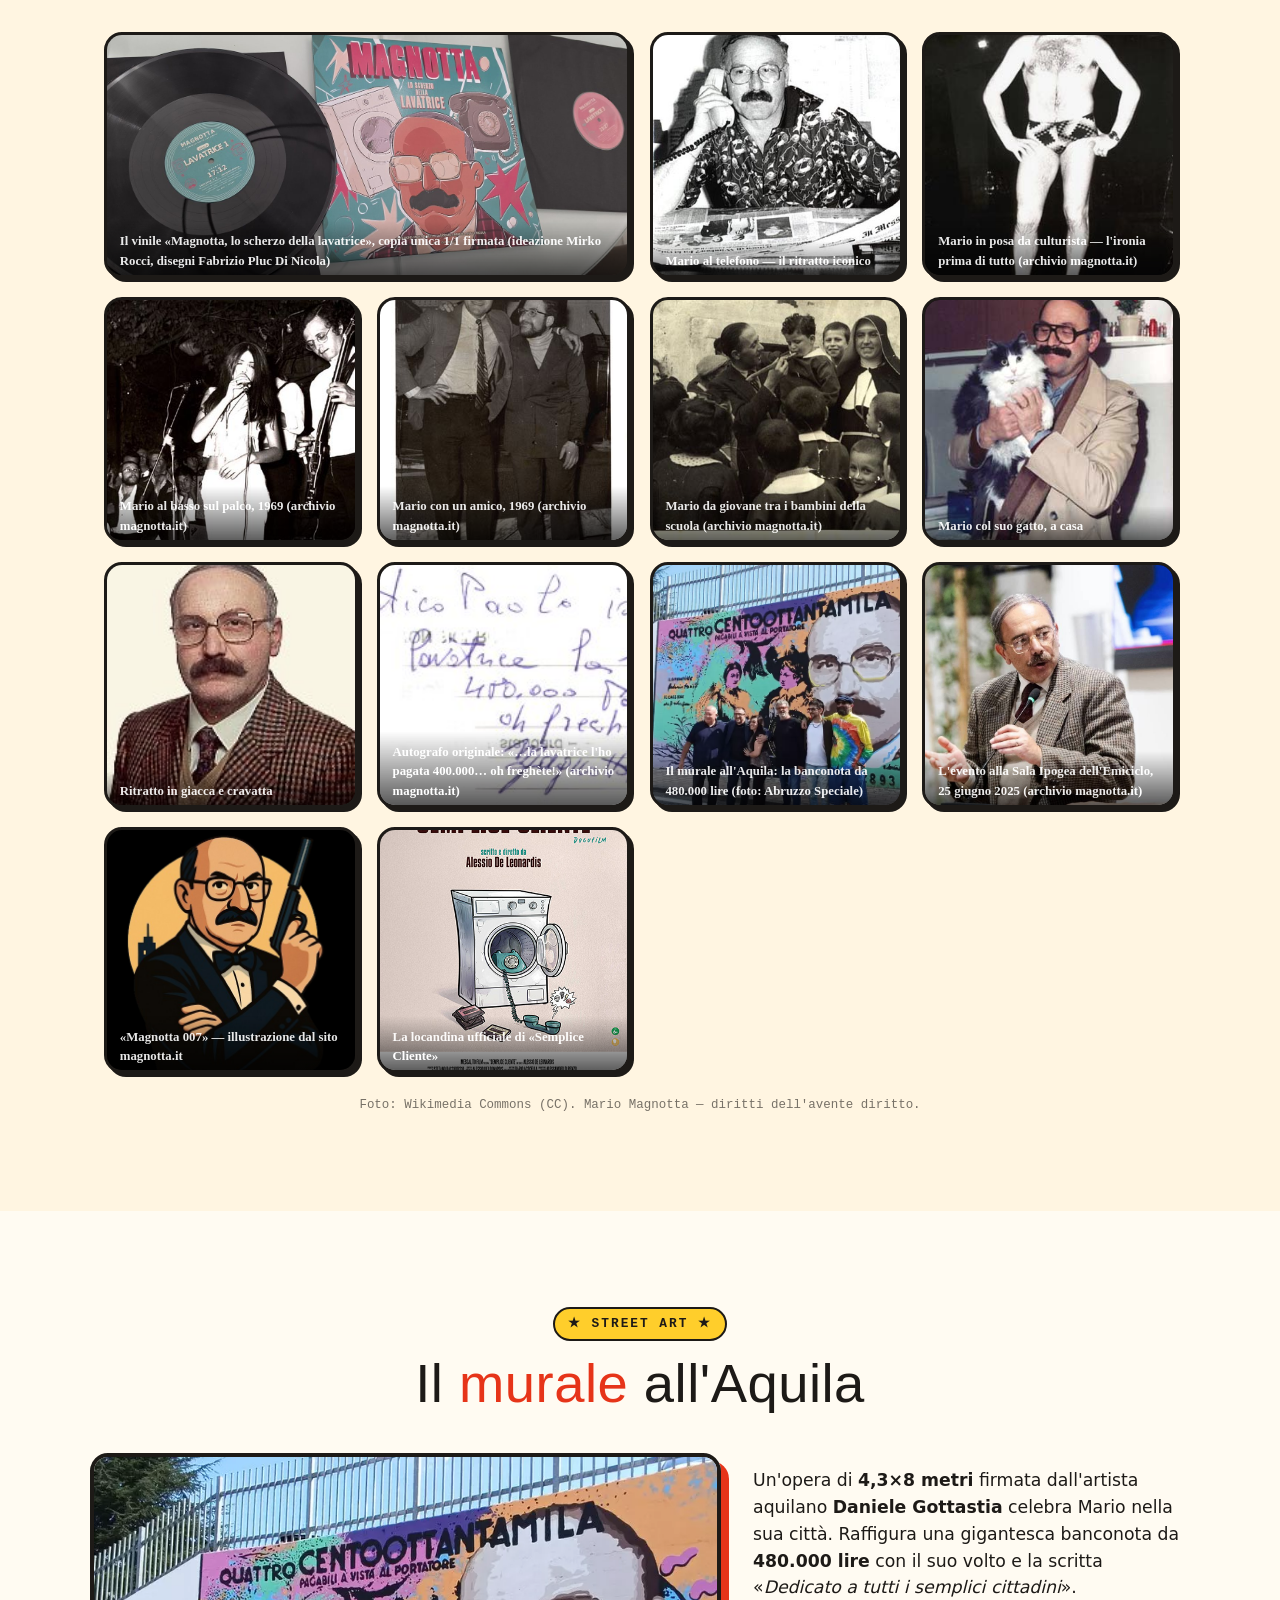
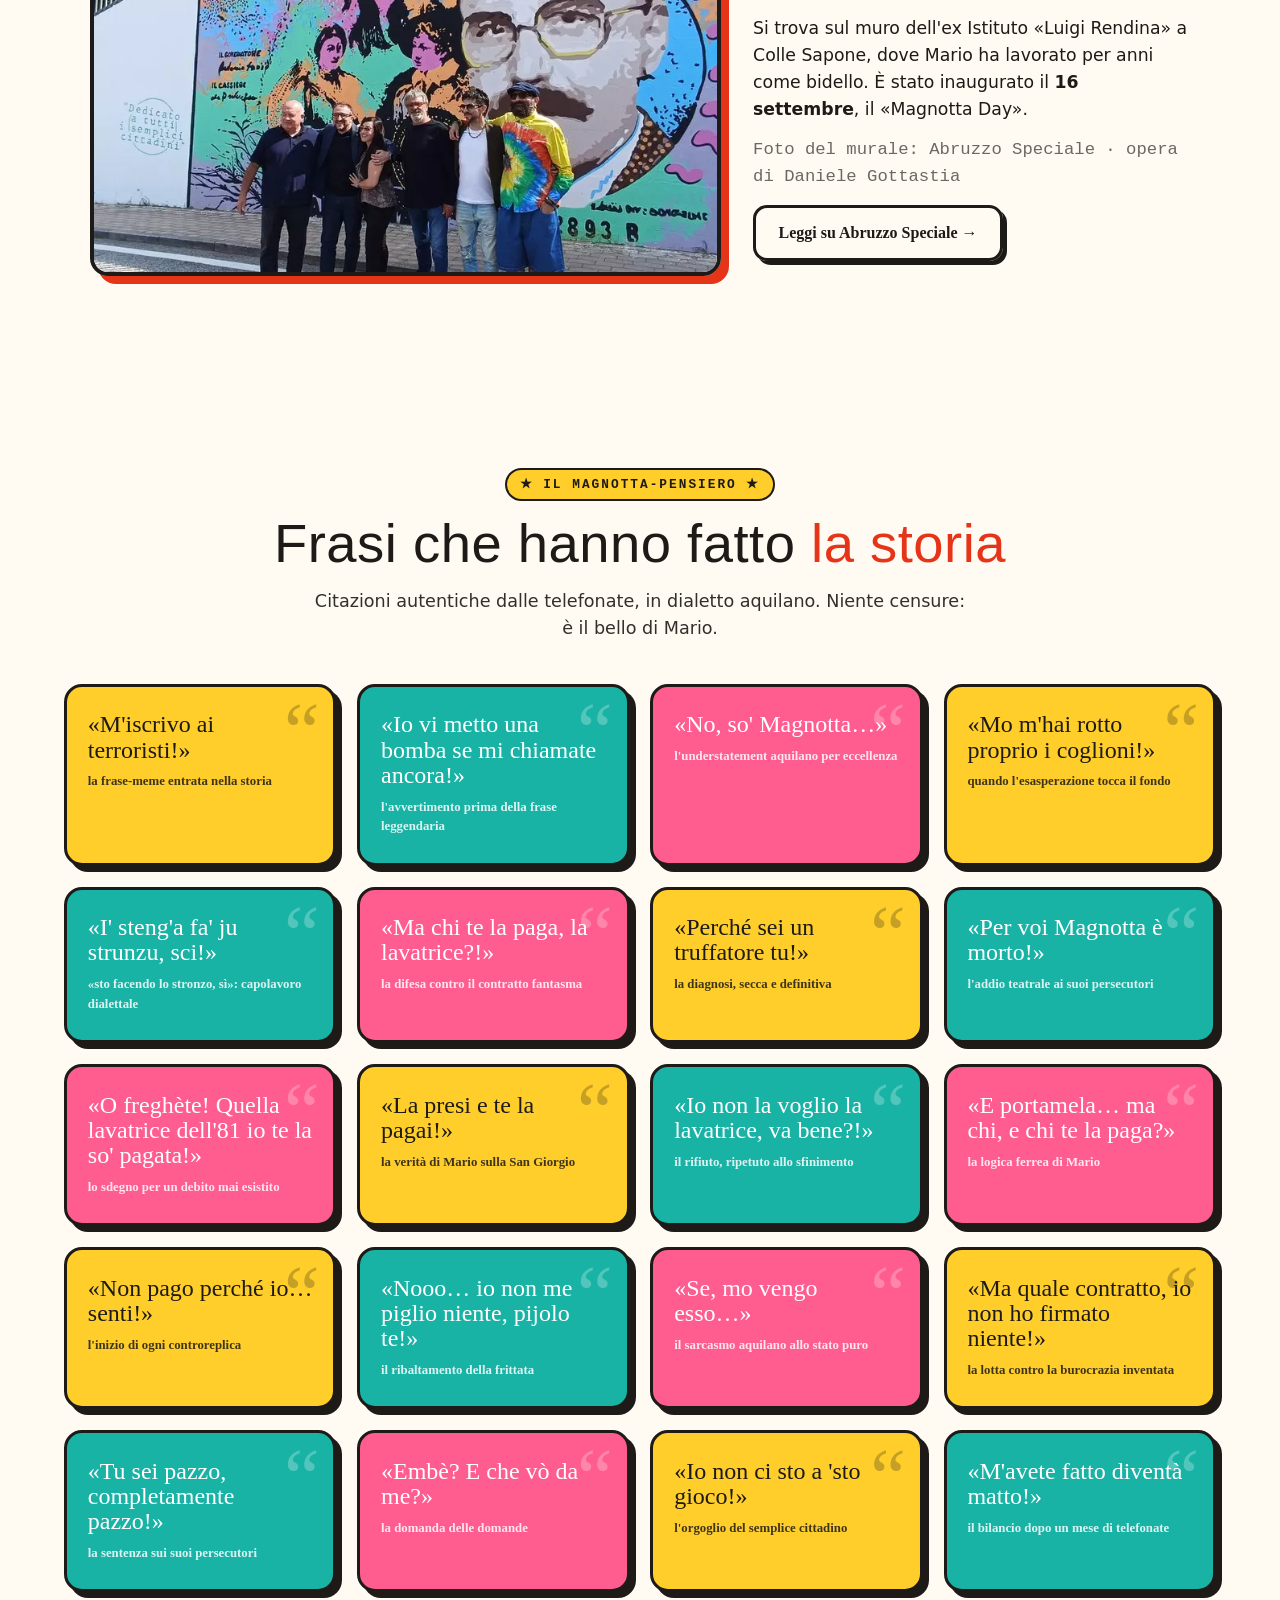
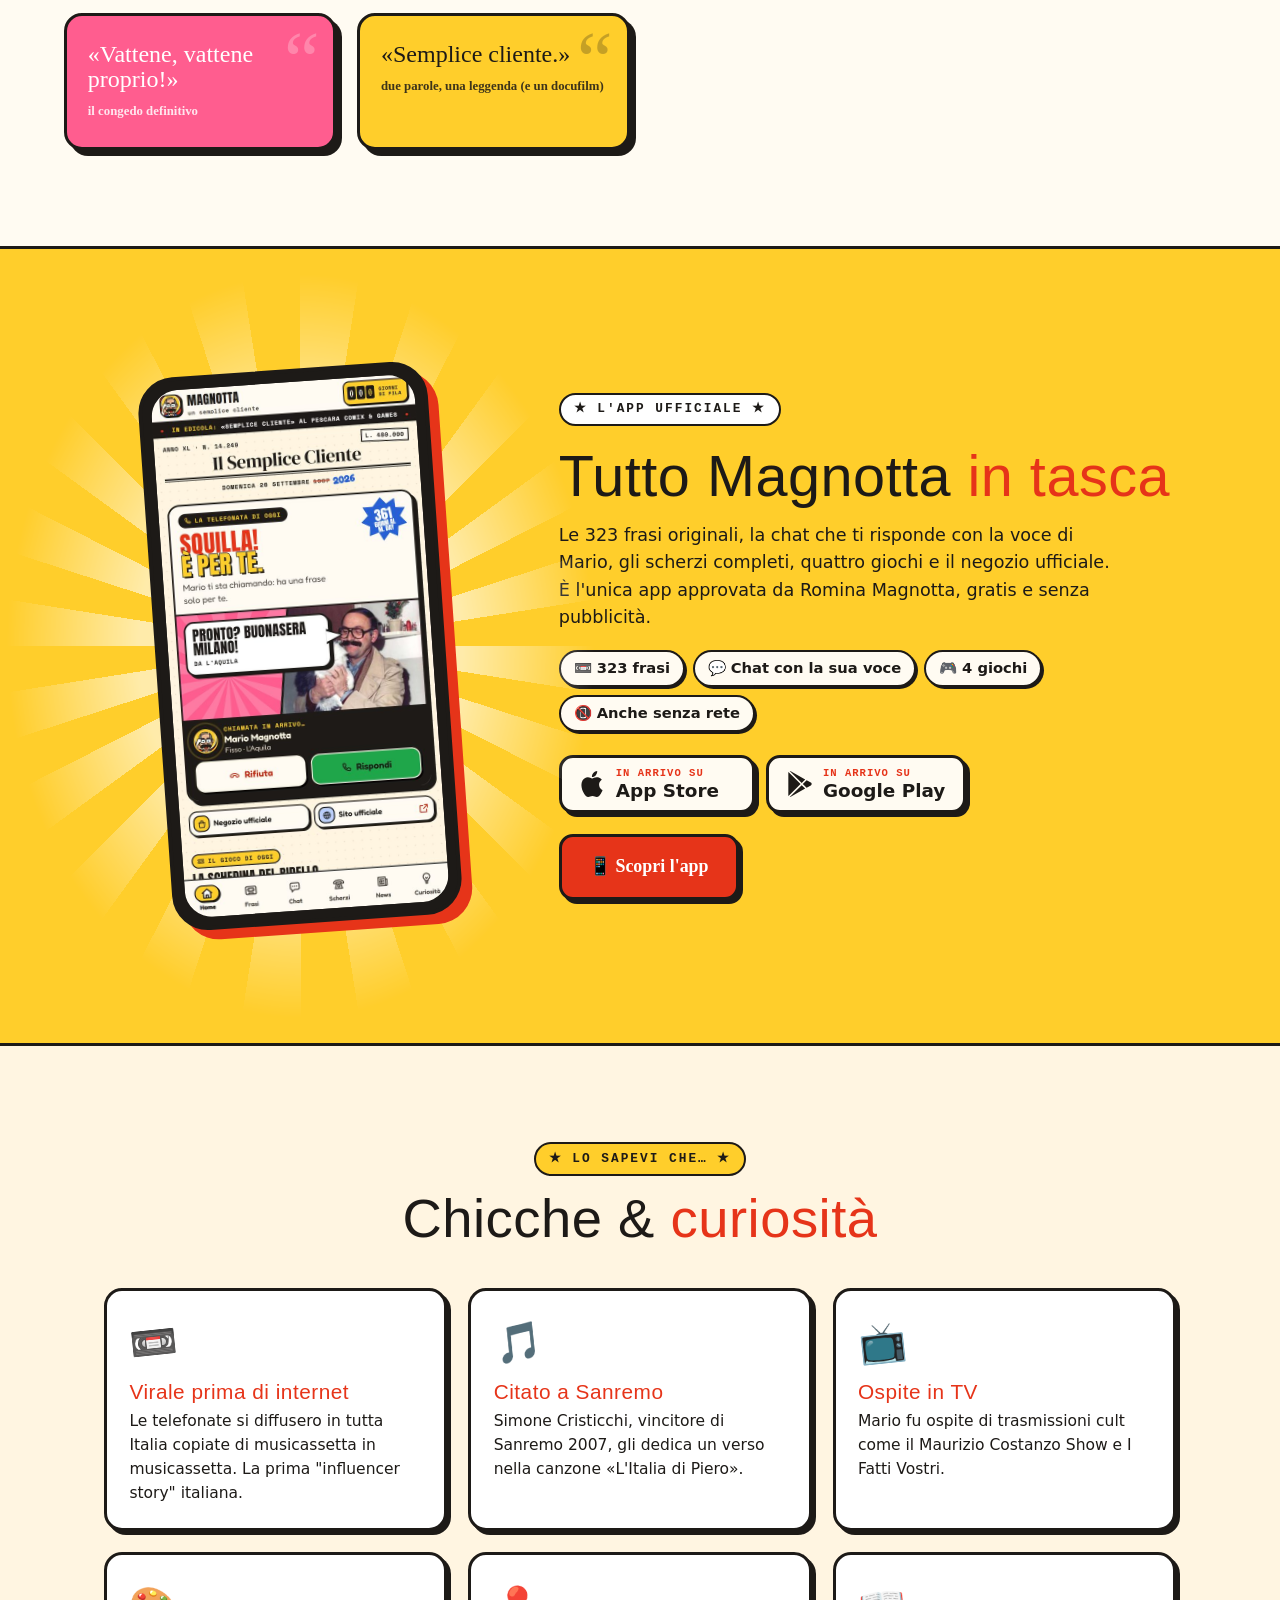
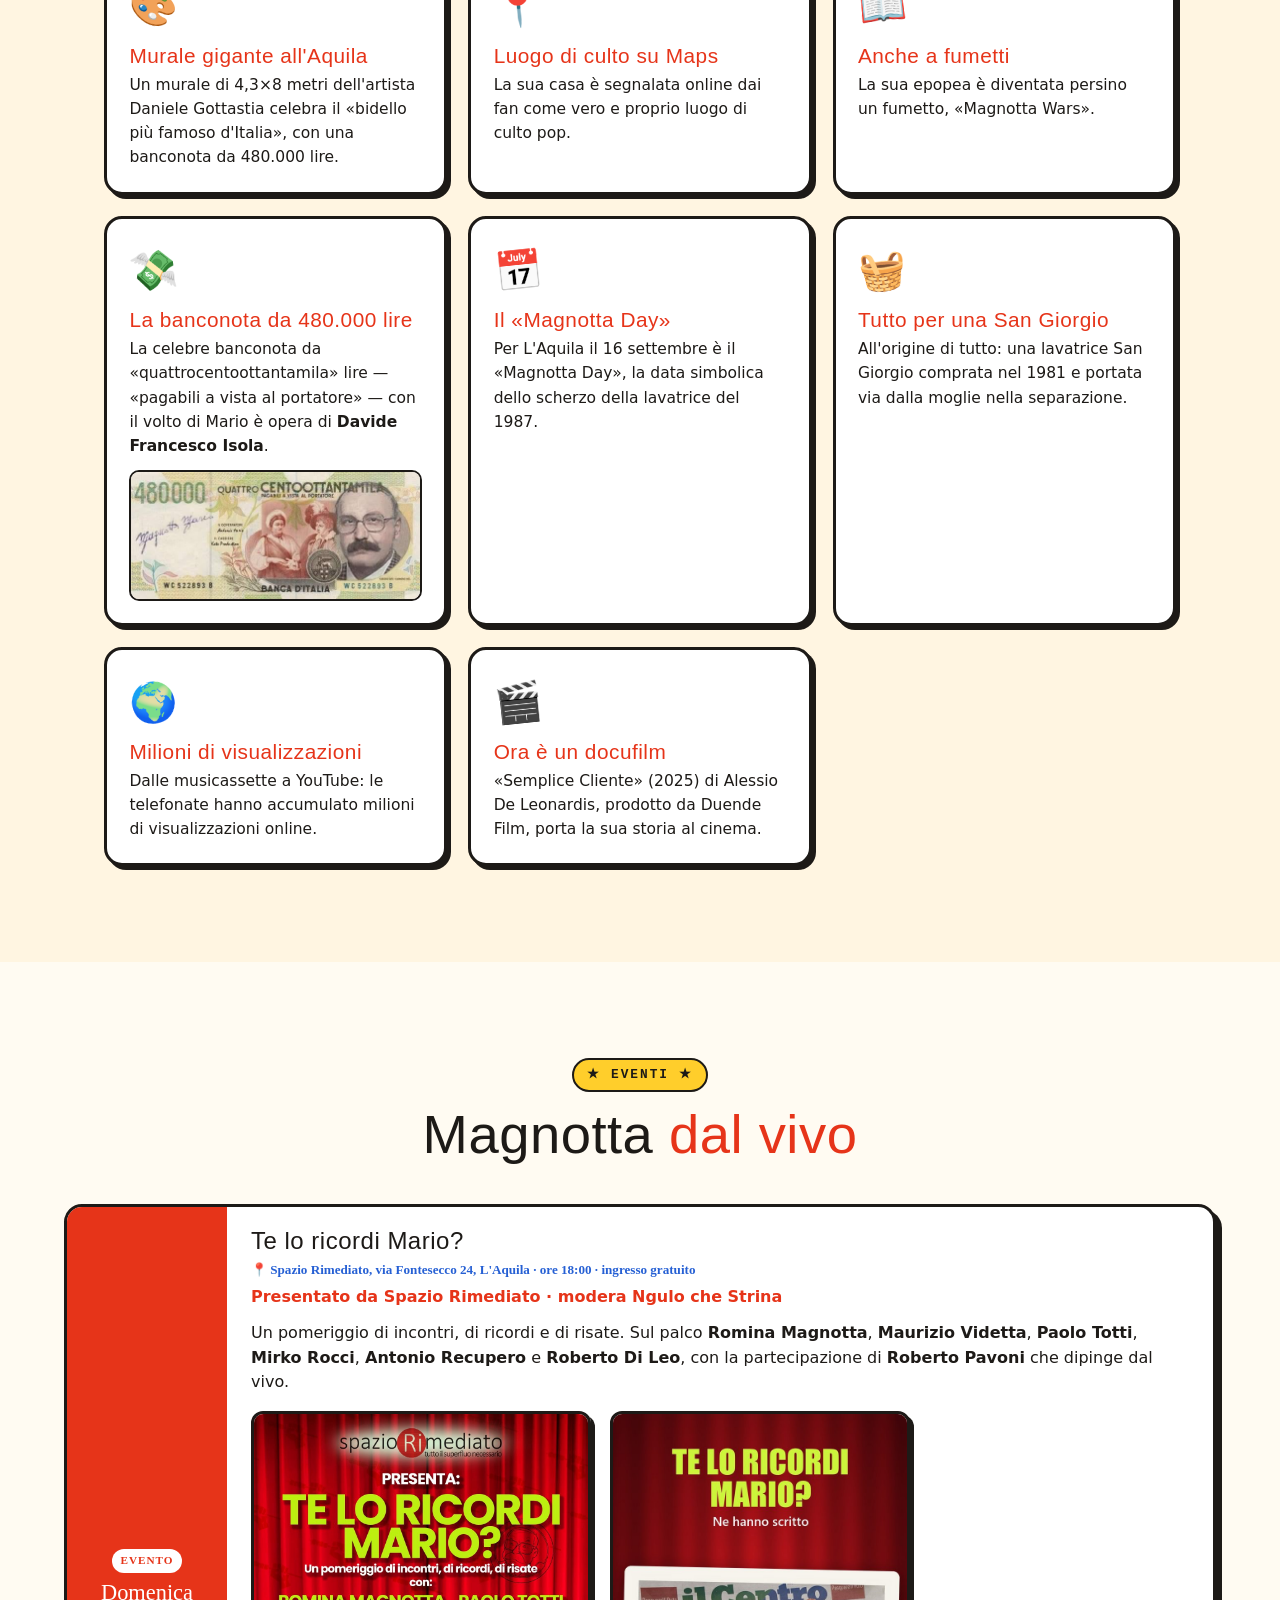
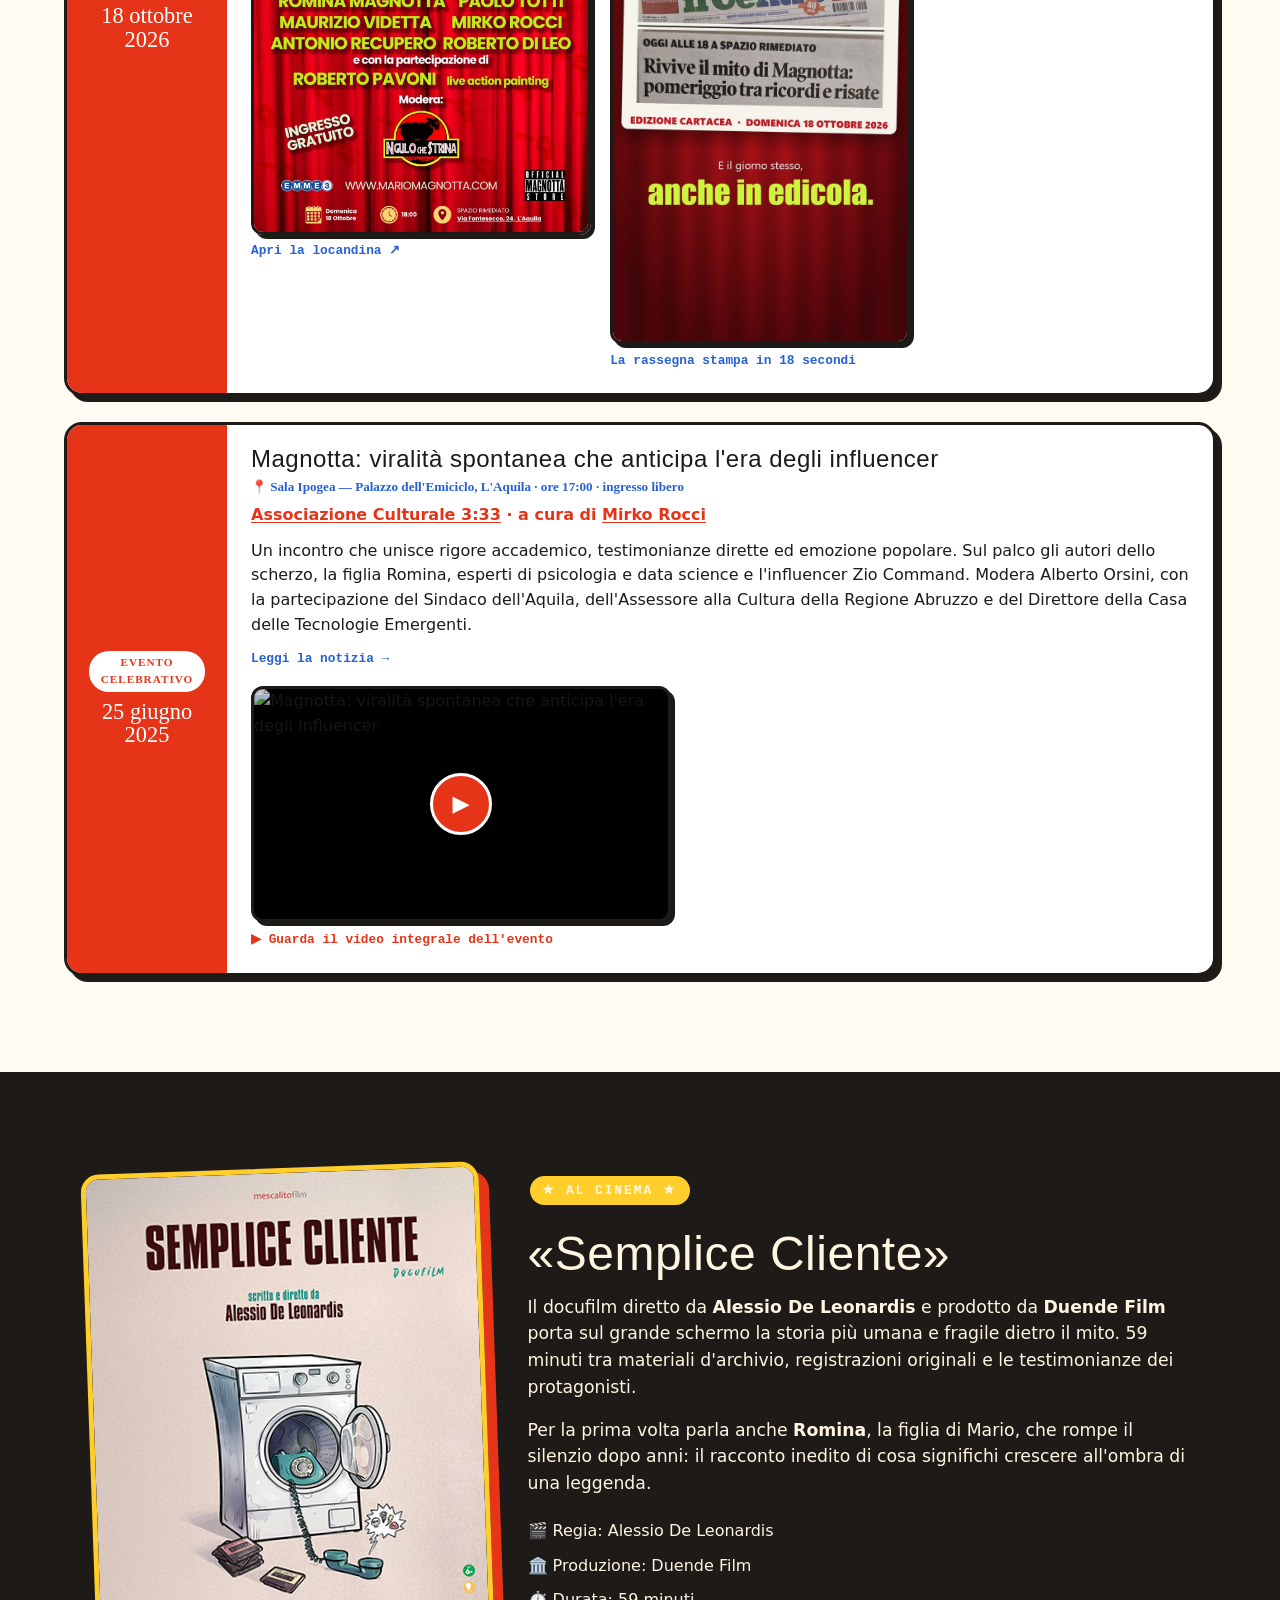
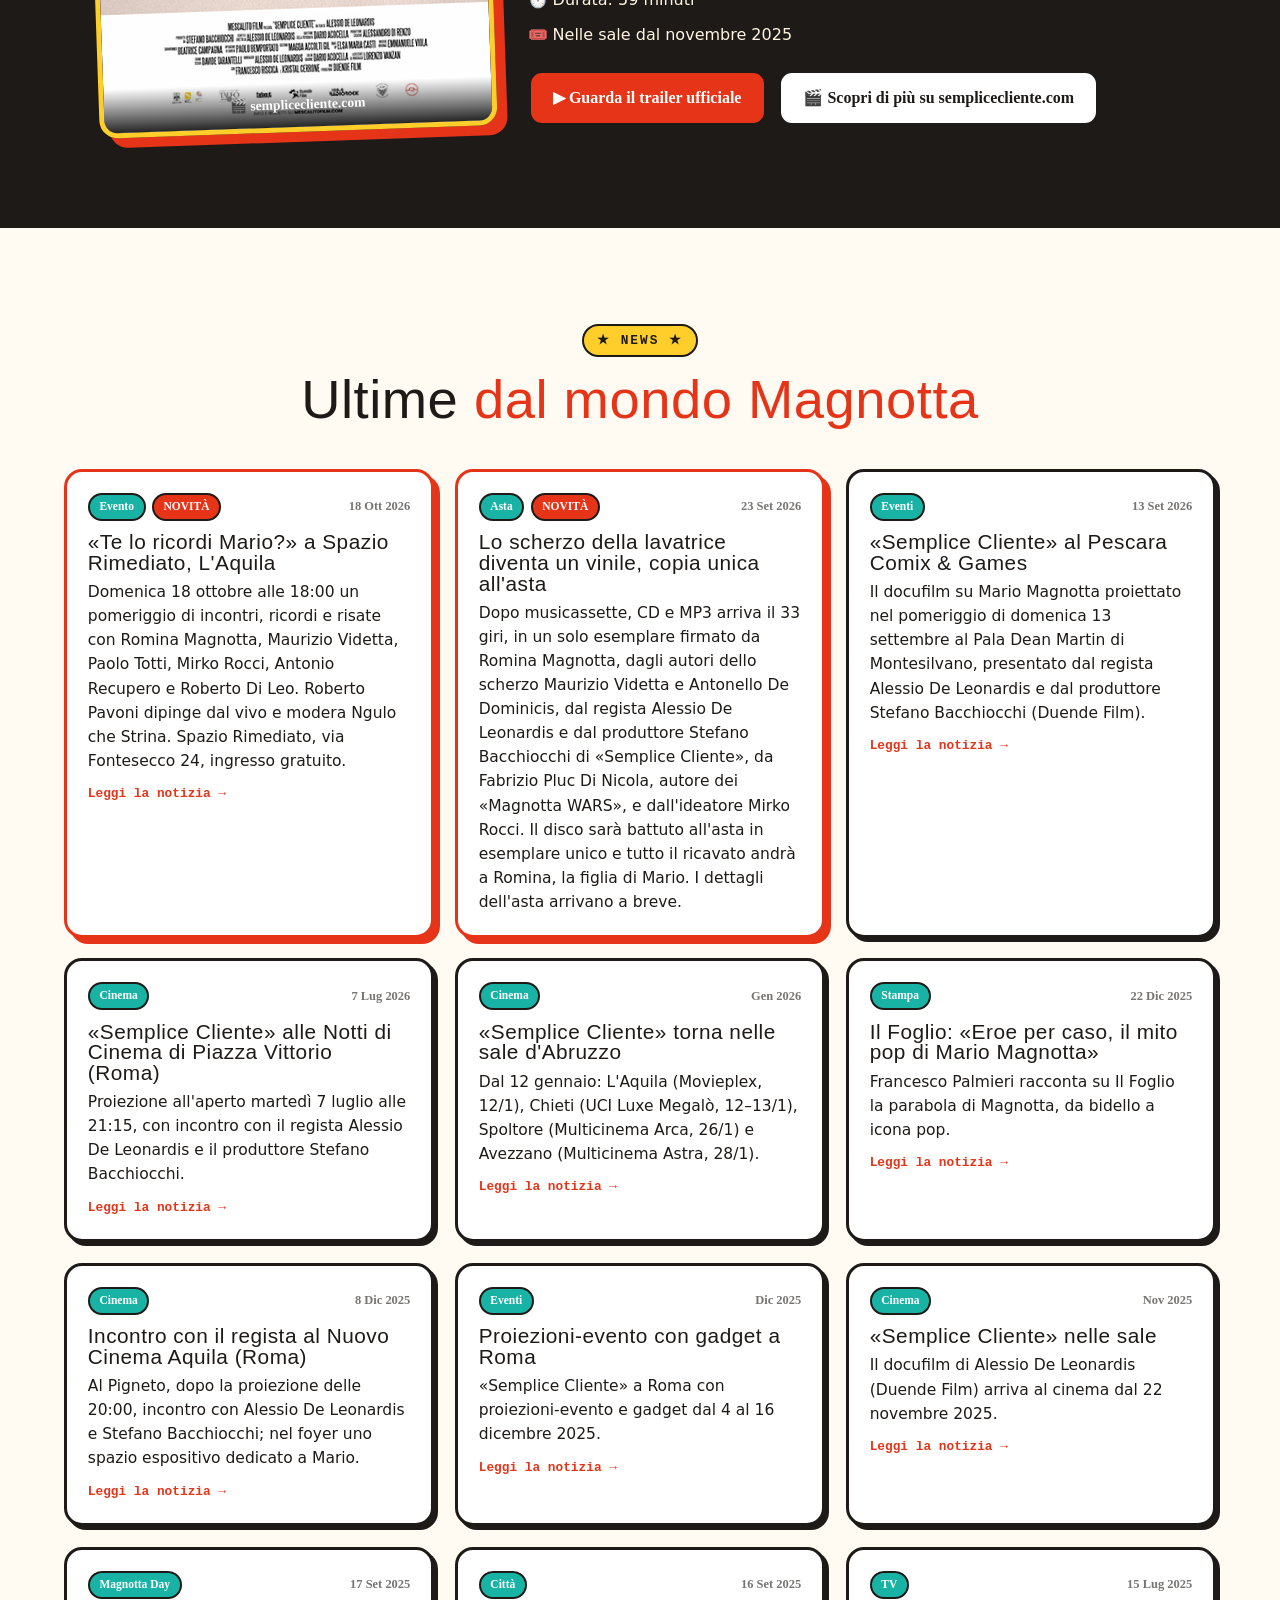
==== commit 68a5919c: "Rassegna stampa: Danger Of Music (22 ottobre 2026) e reel rifatto con 7 testate - reel verticale 720" ====
--- a/index.html
+++ b/index.html
@@ -38,7 +38,7 @@
 <link rel="preconnect" href="https://fonts.googleapis.com" />
 <link rel="preconnect" href="https://fonts.gstatic.com" crossorigin />
 <link href="https://fonts.googleapis.com/css2?family=Anton&family=Fredoka:wght@400;500;600;700&family=Space+Mono:wght@400;700&display=swap" rel="stylesheet" />
-<link rel="stylesheet" href="css/style.css?v=20261022b" />
+<link rel="stylesheet" href="css/style.css?v=20261024" />
 
 <!-- Structured data: JSON-LD -->
 <script type="application/ld+json">
@@ -399,7 +399,7 @@
   <div class="eventi-grid" id="eventi-grid"><!--pre:eventi-grid--><article class="evento reveal"><div class="ev-date"><span class="ev-badge">Evento</span><span class="ev-day">Domenica 18 ottobre 2026</span></div>
          <div class="ev-body"><h3>Te lo ricordi Mario?</h3><div class="ev-meta">📍 Spazio Rimediato, via Fontesecco 24, L'Aquila · ore 18:00 · ingresso gratuito</div><div class="ev-org">Presentato da Spazio Rimediato · modera Ngulo che Strina</div><p>Un pomeriggio di incontri, di ricordi e di risate. Sul palco <strong>Romina Magnotta</strong>, <strong>Maurizio Videtta</strong>, <strong>Paolo Totti</strong>, <strong>Mirko Rocci</strong>, <strong>Antonio Recupero</strong> e <strong>Roberto Di Leo</strong>, con la partecipazione di <strong>Roberto Pavoni</strong> che dipinge dal vivo.</p>
          
-         <div class="ev-media"><a class="ev-poster" href="assets/img/te-lo-ricordi-mario.jpg" target="_blank" rel="noopener"><img loading="lazy" src="assets/img/te-lo-ricordi-mario.jpg" alt="Locandina dell'evento «Te lo ricordi Mario?»" width="1080" height="1350"><span>Apri la locandina ↗</span></a><figure class="ev-reel"><video src="assets/video/rassegna-te-lo-ricordi-mario.mp4" poster="assets/video/rassegna-te-lo-ricordi-mario.jpg" muted="" loop="" playsinline="" preload="none" aria-label="La rassegna stampa in 18 secondi"></video><figcaption>La rassegna stampa in 18 secondi</figcaption></figure></div></div></article><article class="evento reveal"><div class="ev-date"><span class="ev-badge">Evento celebrativo</span><span class="ev-day">25 giugno 2025</span></div>
+         <div class="ev-media"><a class="ev-poster" href="assets/img/te-lo-ricordi-mario.jpg" target="_blank" rel="noopener"><img loading="lazy" src="assets/img/te-lo-ricordi-mario.jpg" alt="Locandina dell'evento «Te lo ricordi Mario?»" width="1080" height="1350"><span>Apri la locandina ↗</span></a><figure class="ev-reel"><video src="assets/video/rassegna-te-lo-ricordi-mario.mp4?v=20261024" poster="assets/video/rassegna-te-lo-ricordi-mario.jpg?v=20261024" muted="" loop="" playsinline="" preload="none" aria-label="La rassegna stampa in 18 secondi"></video><figcaption>La rassegna stampa in 18 secondi</figcaption></figure></div></div></article><article class="evento reveal"><div class="ev-date"><span class="ev-badge">Evento celebrativo</span><span class="ev-day">25 giugno 2025</span></div>
          <div class="ev-body"><h3>Magnotta: viralità spontanea che anticipa l'era degli influencer</h3><div class="ev-meta">📍 Sala Ipogea — Palazzo dell'Emiciclo, L'Aquila · ore 17:00 · ingresso libero</div><div class="ev-org"><a href="https://3e33.it" target="_blank" rel="noopener" class="inline-link">Associazione Culturale 3:33</a> · a cura di <a href="https://mirkorocci.it" target="_blank" rel="noopener" class="inline-link">Mirko Rocci</a></div><p>Un incontro che unisce rigore accademico, testimonianze dirette ed emozione popolare. Sul palco gli autori dello scherzo, la figlia Romina, esperti di psicologia e data science e l'influencer Zio Command. Modera Alberto Orsini, con la partecipazione del Sindaco dell'Aquila, dell'Assessore alla Cultura della Regione Abruzzo e del Direttore della Casa delle Tecnologie Emergenti.</p>
          <a class="ev-link" href="https://www.ilcapoluogo.it/2025/06/25/mario-magnotta-superstar-laquila-celebra-il-bidello-che-ha-fatto-ridere-tutta-italia-senza-volerlo/" target="_blank" rel="noopener">Leggi la notizia →</a>
          <div class="ev-video"><div class="vthumb"><img loading="lazy" src="https://i.ytimg.com/vi/hQIC4tNF3qo/hqdefault.jpg" alt="Magnotta: viralità spontanea che anticipa l'era degli influencer"><div class="vplay"><span>▶</span></div></div><a class="ev-vlabel" href="https://www.youtube.com/watch?v=hQIC4tNF3qo" target="_blank" rel="noopener">▶ Guarda il video integrale dell'evento</a></div></div></article><!--/pre:eventi-grid--></div>
@@ -463,7 +463,11 @@
   </div>
   <h3 class="evidenza-title" data-i18n="rassegna.evidenza">In evidenza</h3>
   <div class="evidenza-grid" id="evidenza-grid"><!--pre:evidenza-grid--><a class="evidenza-card reveal" href="https://www.rainews.it/tgr/news/articoli/2026/10/il-semplice-cliente-che-fece-ridere-tutta-italia-ecdd5f6c-cb08-4f06-bb82-d2981ca6aea2.html" target="_blank" rel="noopener"><span class="evid-outlet">Rai News · TGR</span><h3>Il «Semplice cliente» che fece ridere tutta l'Italia</h3><p>Il TGR racconta il docufilm che ricostruisce gli scherzi telefonici a Mario Magnotta e il mito nato da quelle cassette.</p><span class="evid-open">Apri ↗</span></a><a class="evidenza-card reveal" href="https://www.ilpost.it/2023/11/02/mario-magnotta-lavatrice/" target="_blank" rel="noopener"><span class="evid-outlet">Il Post</span><h3>Il più celebre scherzo telefonico italiano di sempre</h3><p>La storia completa dello scherzo della lavatrice e di come è diventato un fenomeno nazionale.</p><span class="evid-open">Apri ↗</span></a><a class="evidenza-card reveal" href="https://www.ilfoglio.it/cultura/2025/12/22/news/eroe-per-caso-il-mito-pop-di-mario-magnotta--118901" target="_blank" rel="noopener"><span class="evid-outlet">Il Foglio</span><h3>Eroe per caso. Il mito pop di Mario Magnotta</h3><p>Francesco Palmieri: da bidello a icona pop, «un'epoca di maggiore libertà».</p><span class="evid-open">Apri ↗</span></a><!--/pre:evidenza-grid--></div>
-  <ul class="press-list" id="press-list"><!--pre:press-list--><li class="press-item"><a href="https://abruzzosera.it/cultura-e-societa/te-lo-ricordi-mario-risate-e-commozione-nel-pomeriggio-dedicato-a-magnotta/" target="_blank" rel="noopener">
+  <ul class="press-list" id="press-list"><!--pre:press-list--><li class="press-item"><a href="https://realdangerofmusic.com/2026/10/22/te-lo-ricordi-mario-un-successo-levento-dedicato-a-mario-magnotta-tra-emozioni-e-risate/" target="_blank" rel="noopener">
+           <span class="press-date">22 Ott 2026</span>
+           <span class="press-main"><span class="press-outlet">Danger Of Music</span><span class="press-title">Te lo ricordi Mario? Un successo l'evento dedicato a Mario Magnotta, tra emozioni e risate</span></span>
+           <span class="press-open">Apri ↗</span>
+         </a></li><li class="press-item"><a href="https://abruzzosera.it/cultura-e-societa/te-lo-ricordi-mario-risate-e-commozione-nel-pomeriggio-dedicato-a-magnotta/" target="_blank" rel="noopener">
            <span class="press-date">21 Ott 2026</span>
            <span class="press-main"><span class="press-outlet">Abruzzo Sera</span><span class="press-title">«Te lo ricordi Mario?». Risate e commozione nel pomeriggio dedicato a Magnotta</span></span>
            <span class="press-open">Apri ↗</span>
@@ -729,11 +733,11 @@
 <!-- hidden host for YouTube audio players -->
 <div id="yt-audio-host" aria-hidden="true" style="position:fixed;width:1px;height:1px;left:-9999px;top:-9999px;overflow:hidden"></div>
 
-<script src="js/contenuti.js?v=20261022b"></script>
-<script src="js/chat-quotes.js?v=20261022b"></script>
-<script src="js/data.js?v=20261022b"></script>
-<script src="js/main.js?v=20261022b"></script>
-<script src="js/chatbot.js?v=20261022b"></script>
+<script src="js/contenuti.js?v=20261024"></script>
+<script src="js/chat-quotes.js?v=20261024"></script>
+<script src="js/data.js?v=20261024"></script>
+<script src="js/main.js?v=20261024"></script>
+<script src="js/chatbot.js?v=20261024"></script>
 
 <!-- Cloudflare Web Analytics — statistiche di navigazione anonime e aggregate, SENZA cookie (nessun consenso richiesto). Dati e grafico visite: dashboard Cloudflare › Analytics & Logs › Web Analytics. -->
 <script>
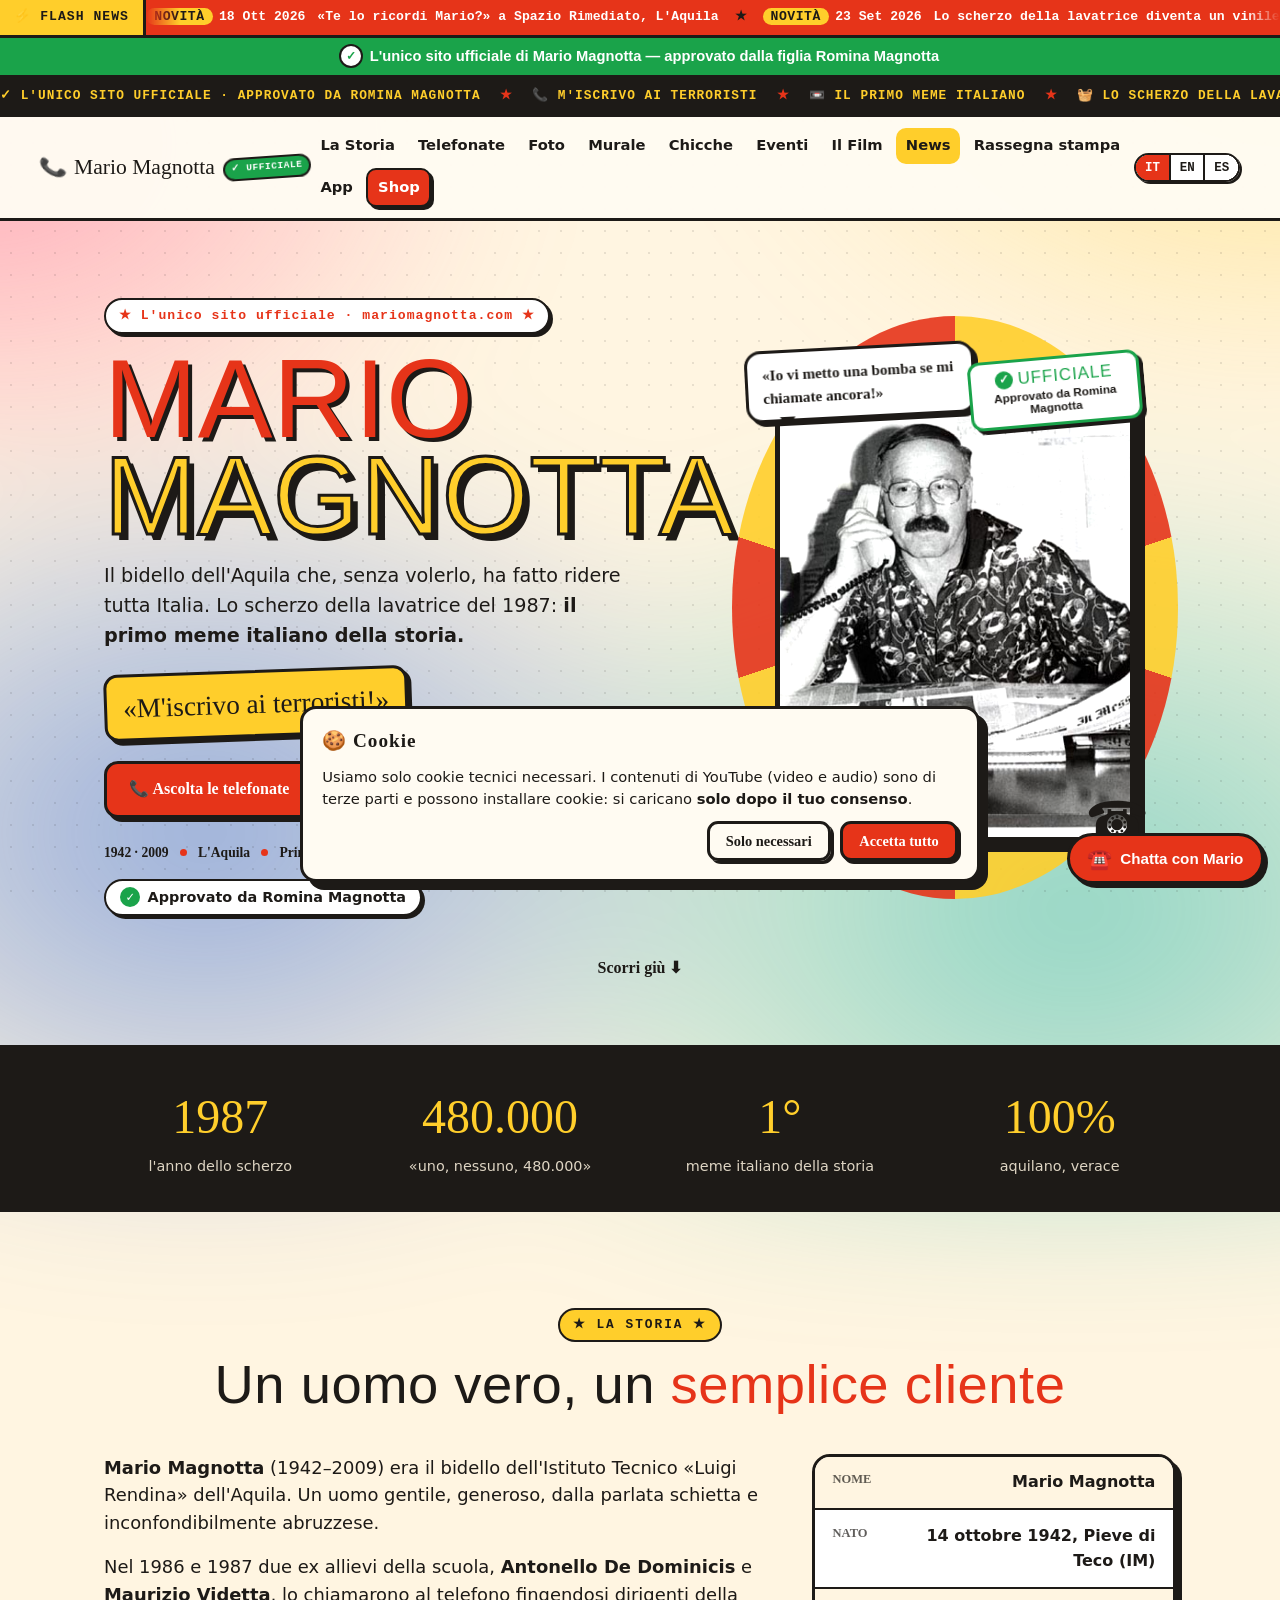
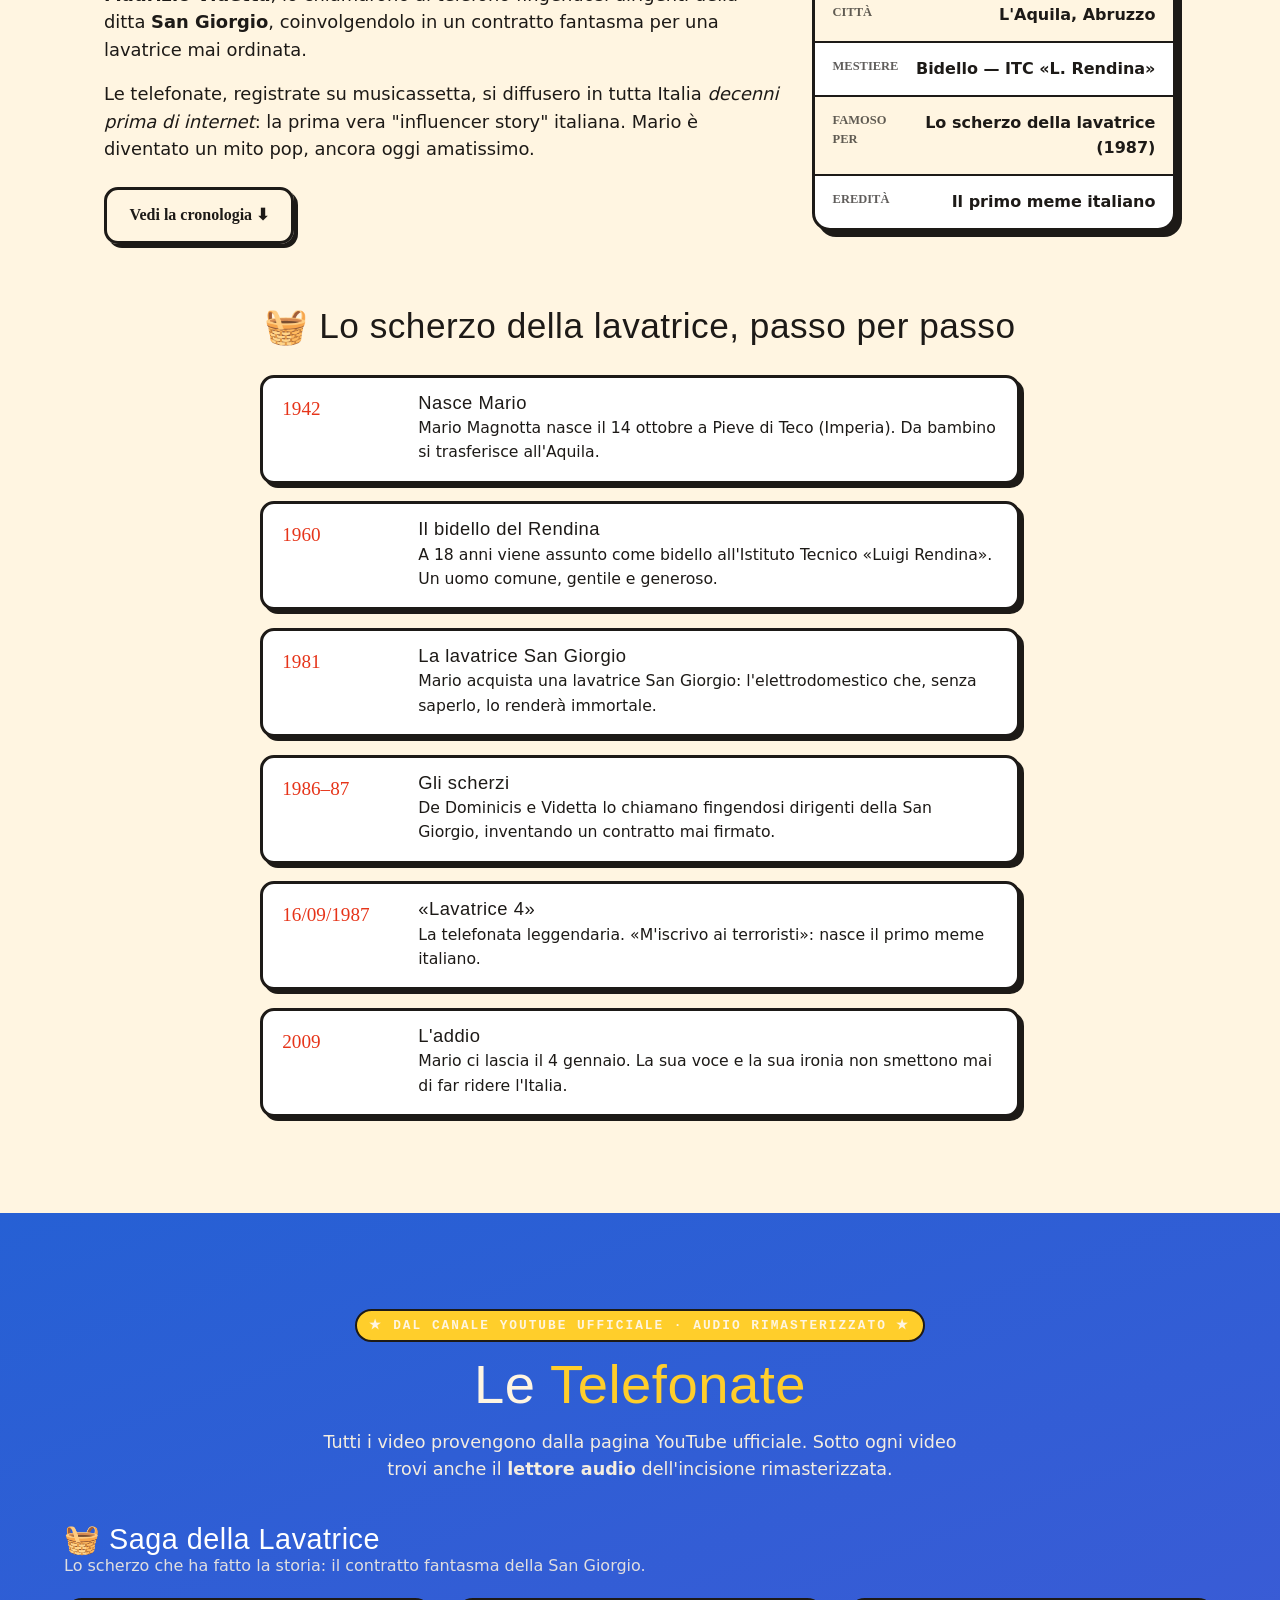
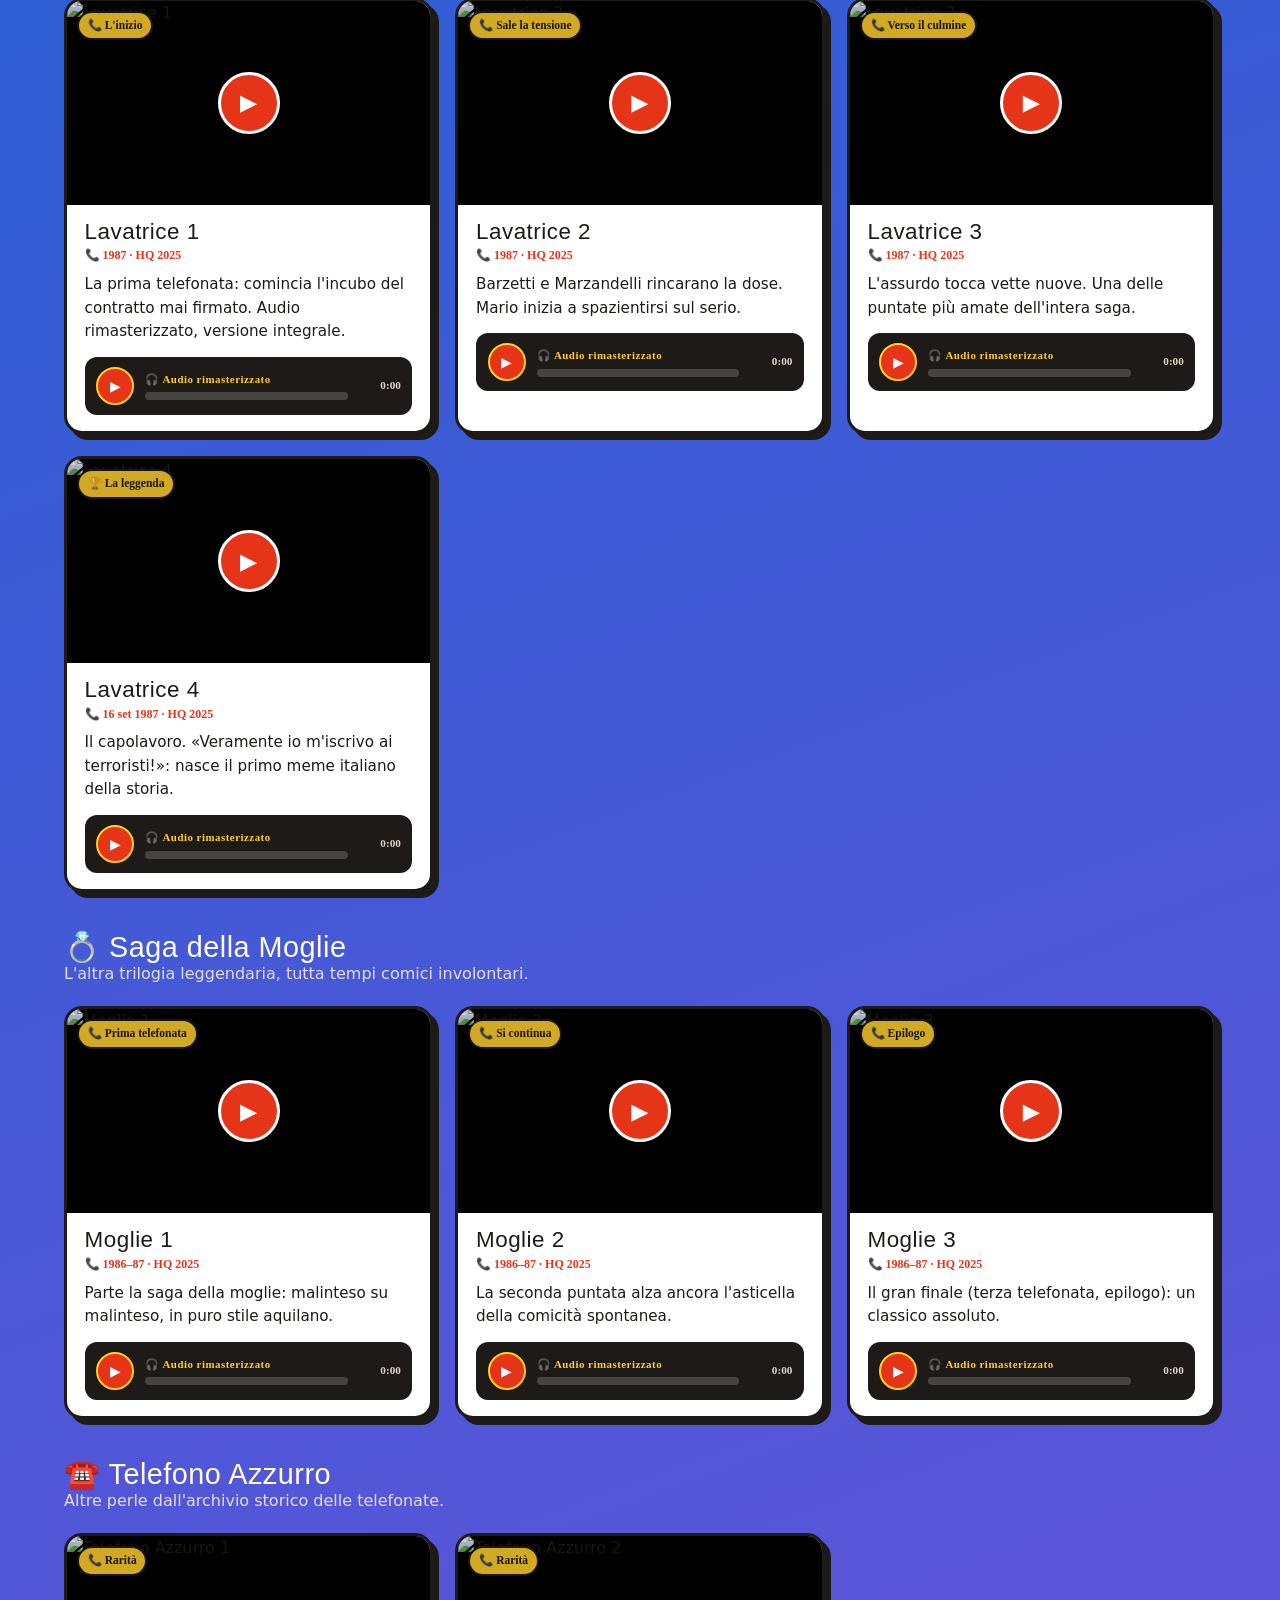
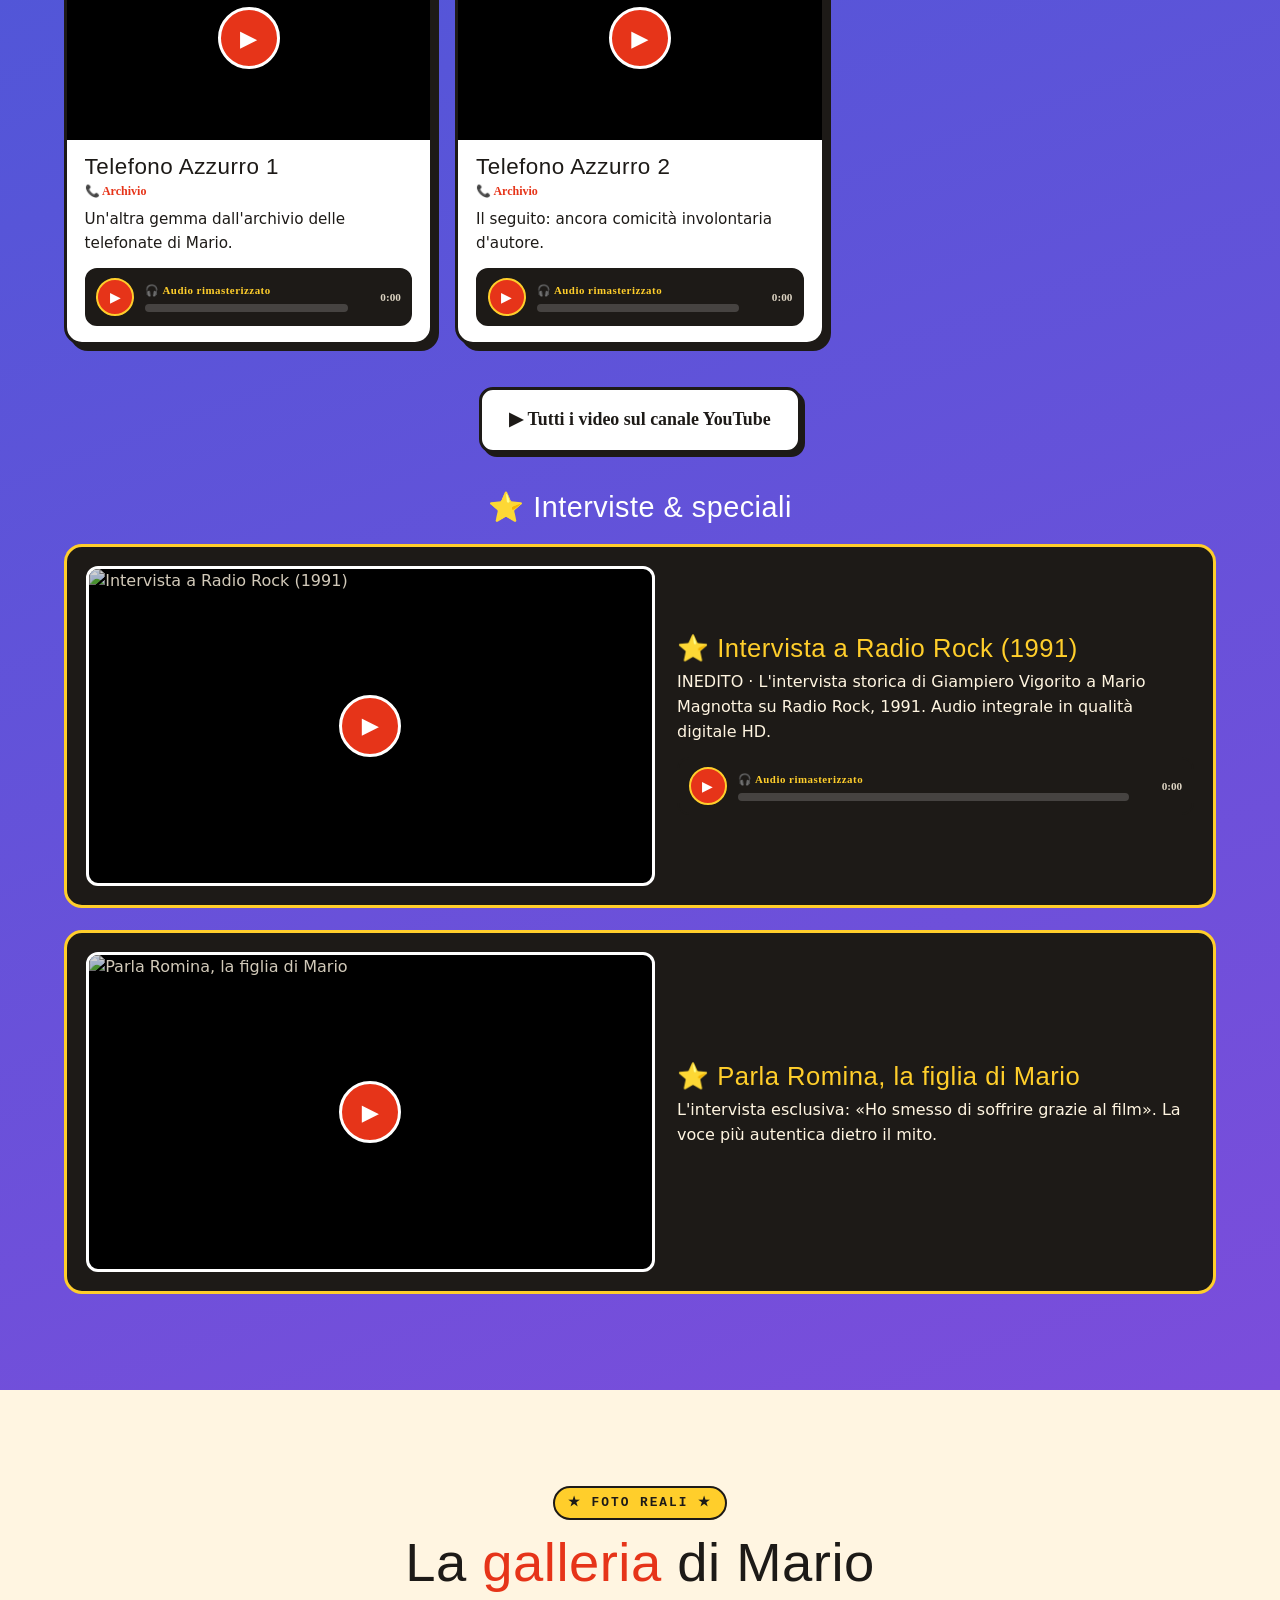
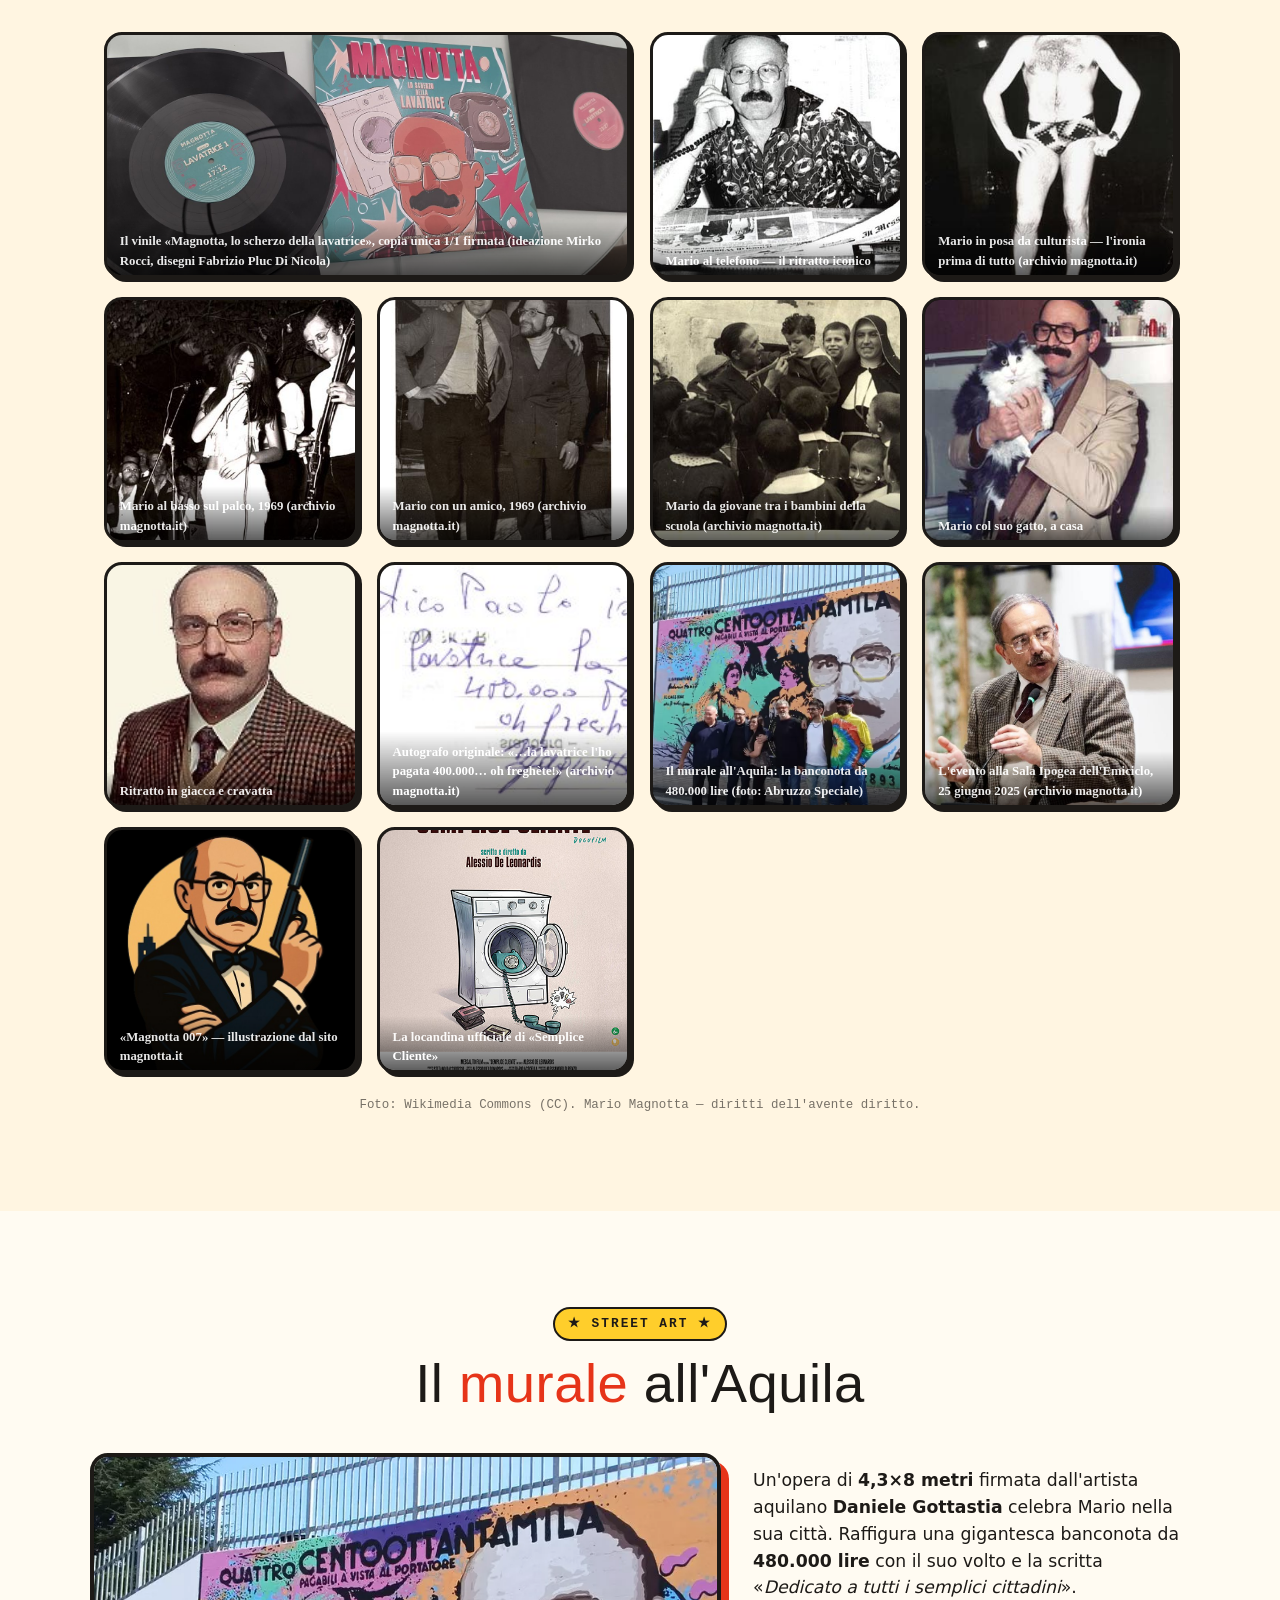
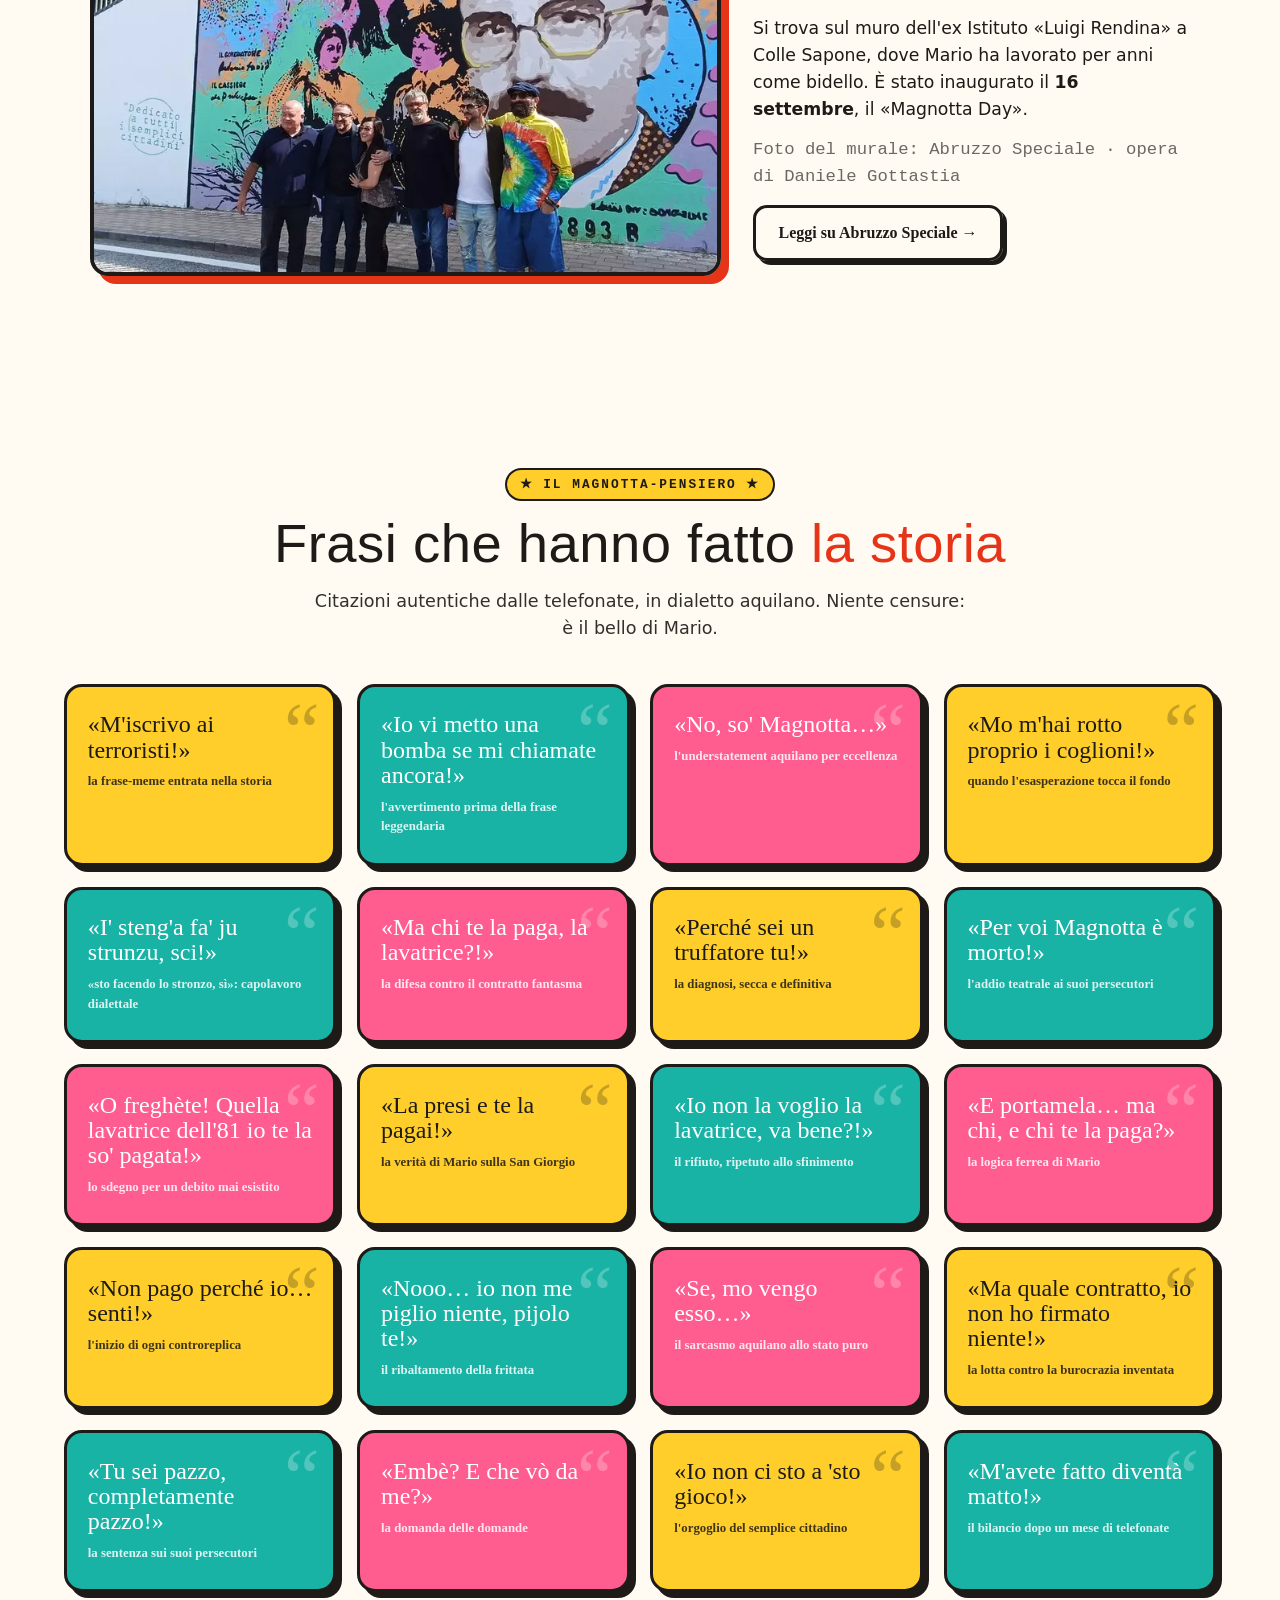
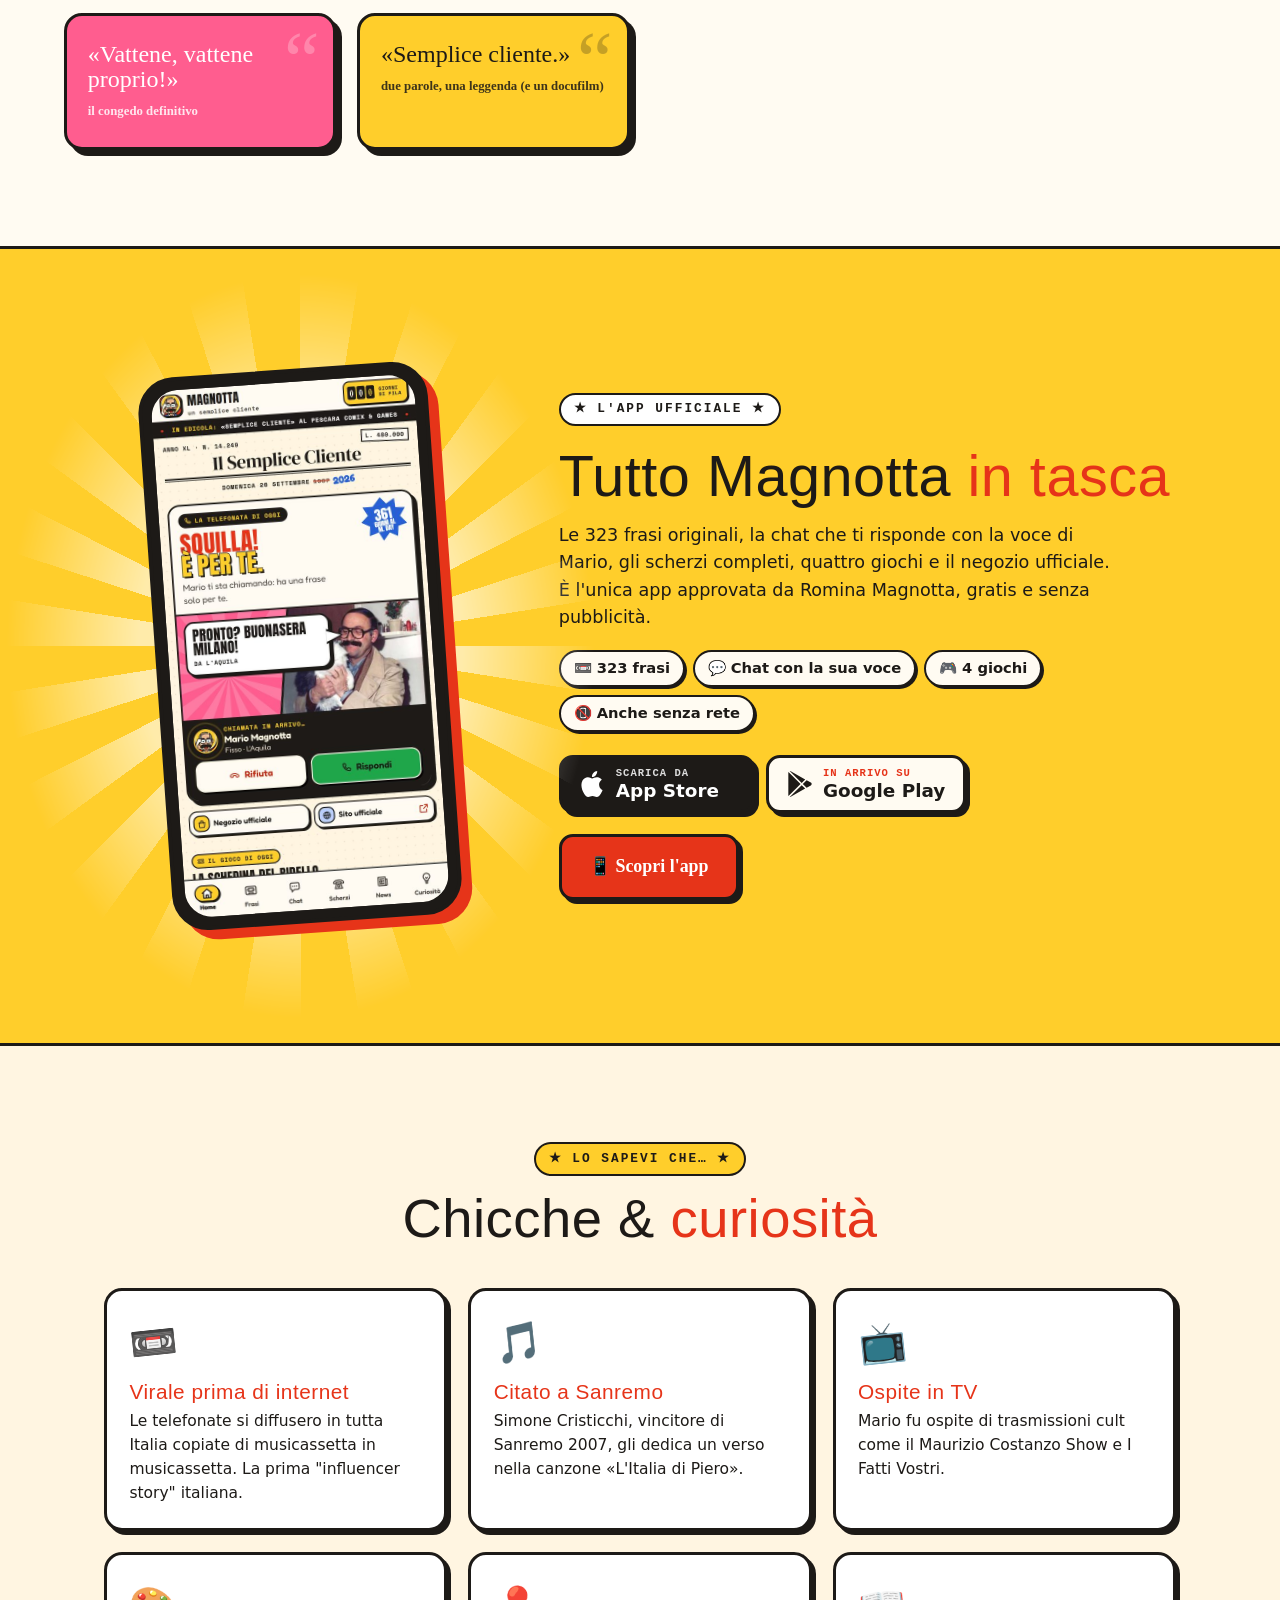
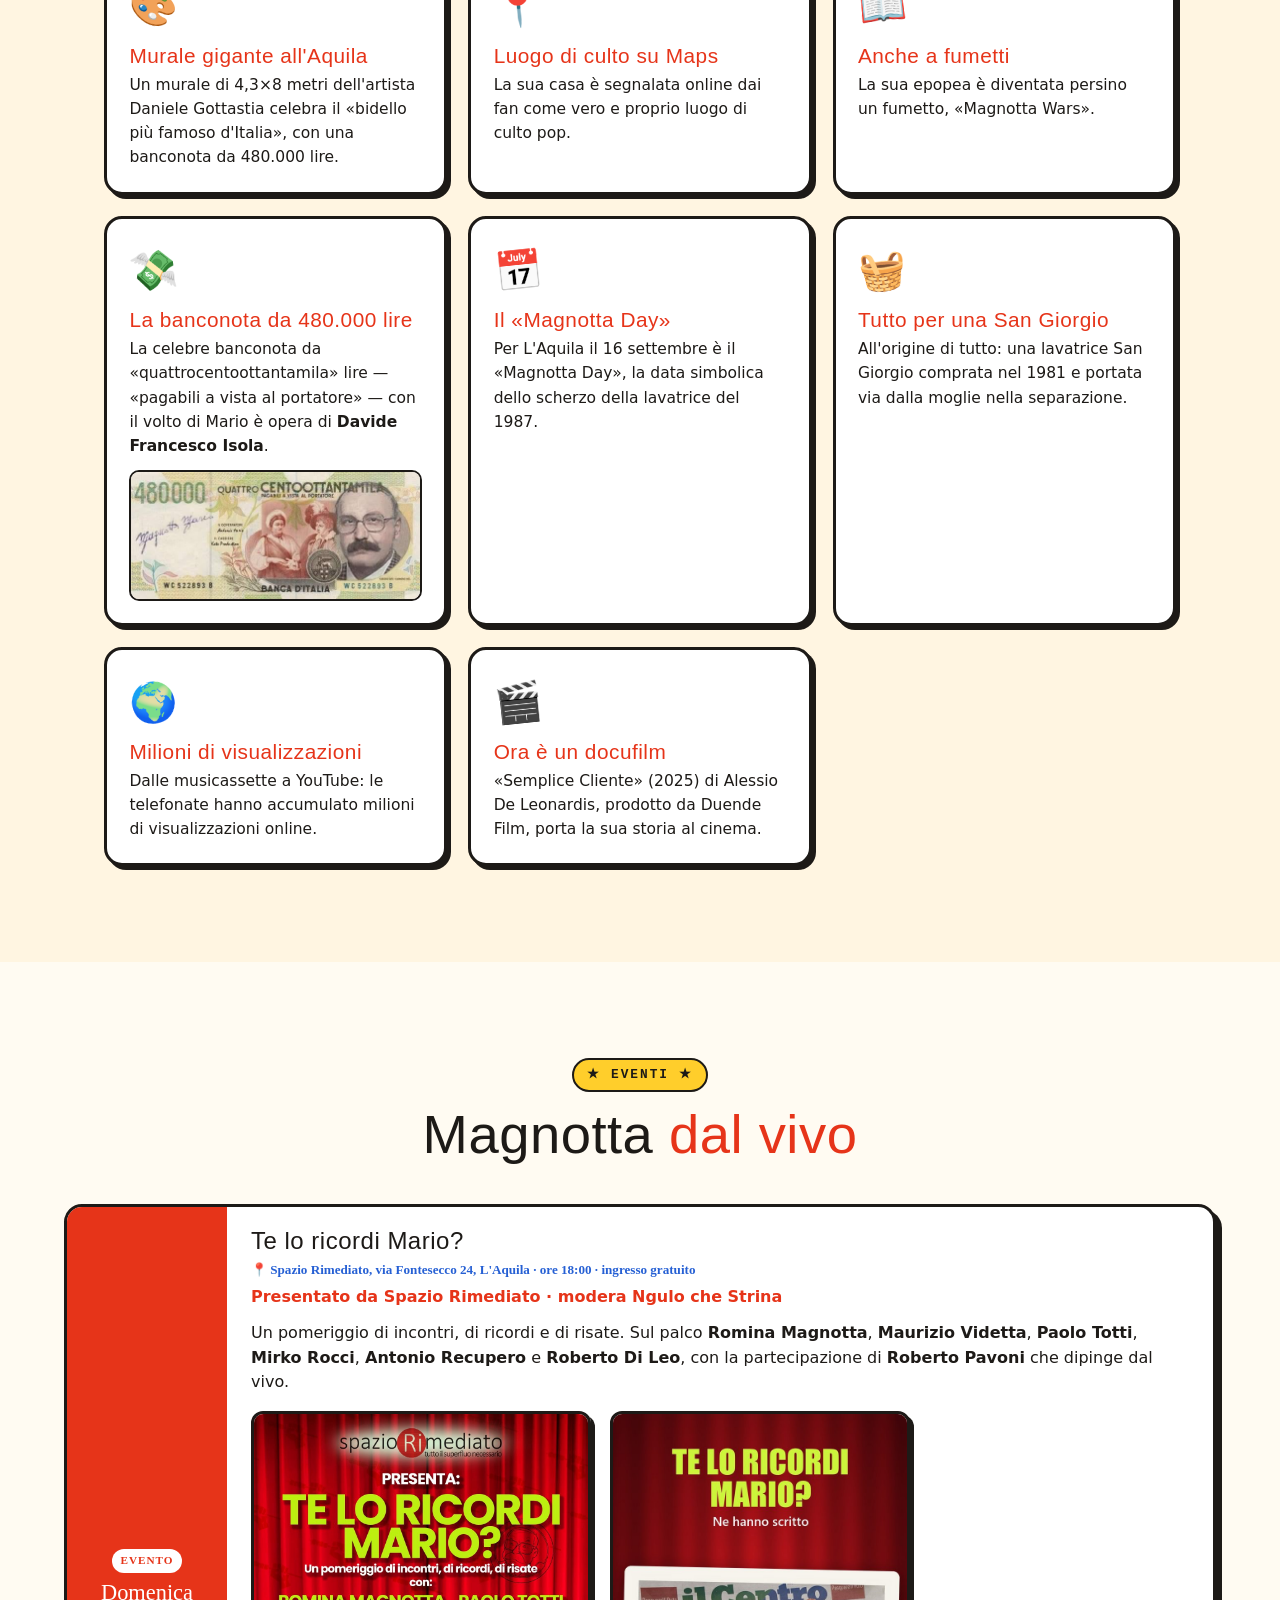
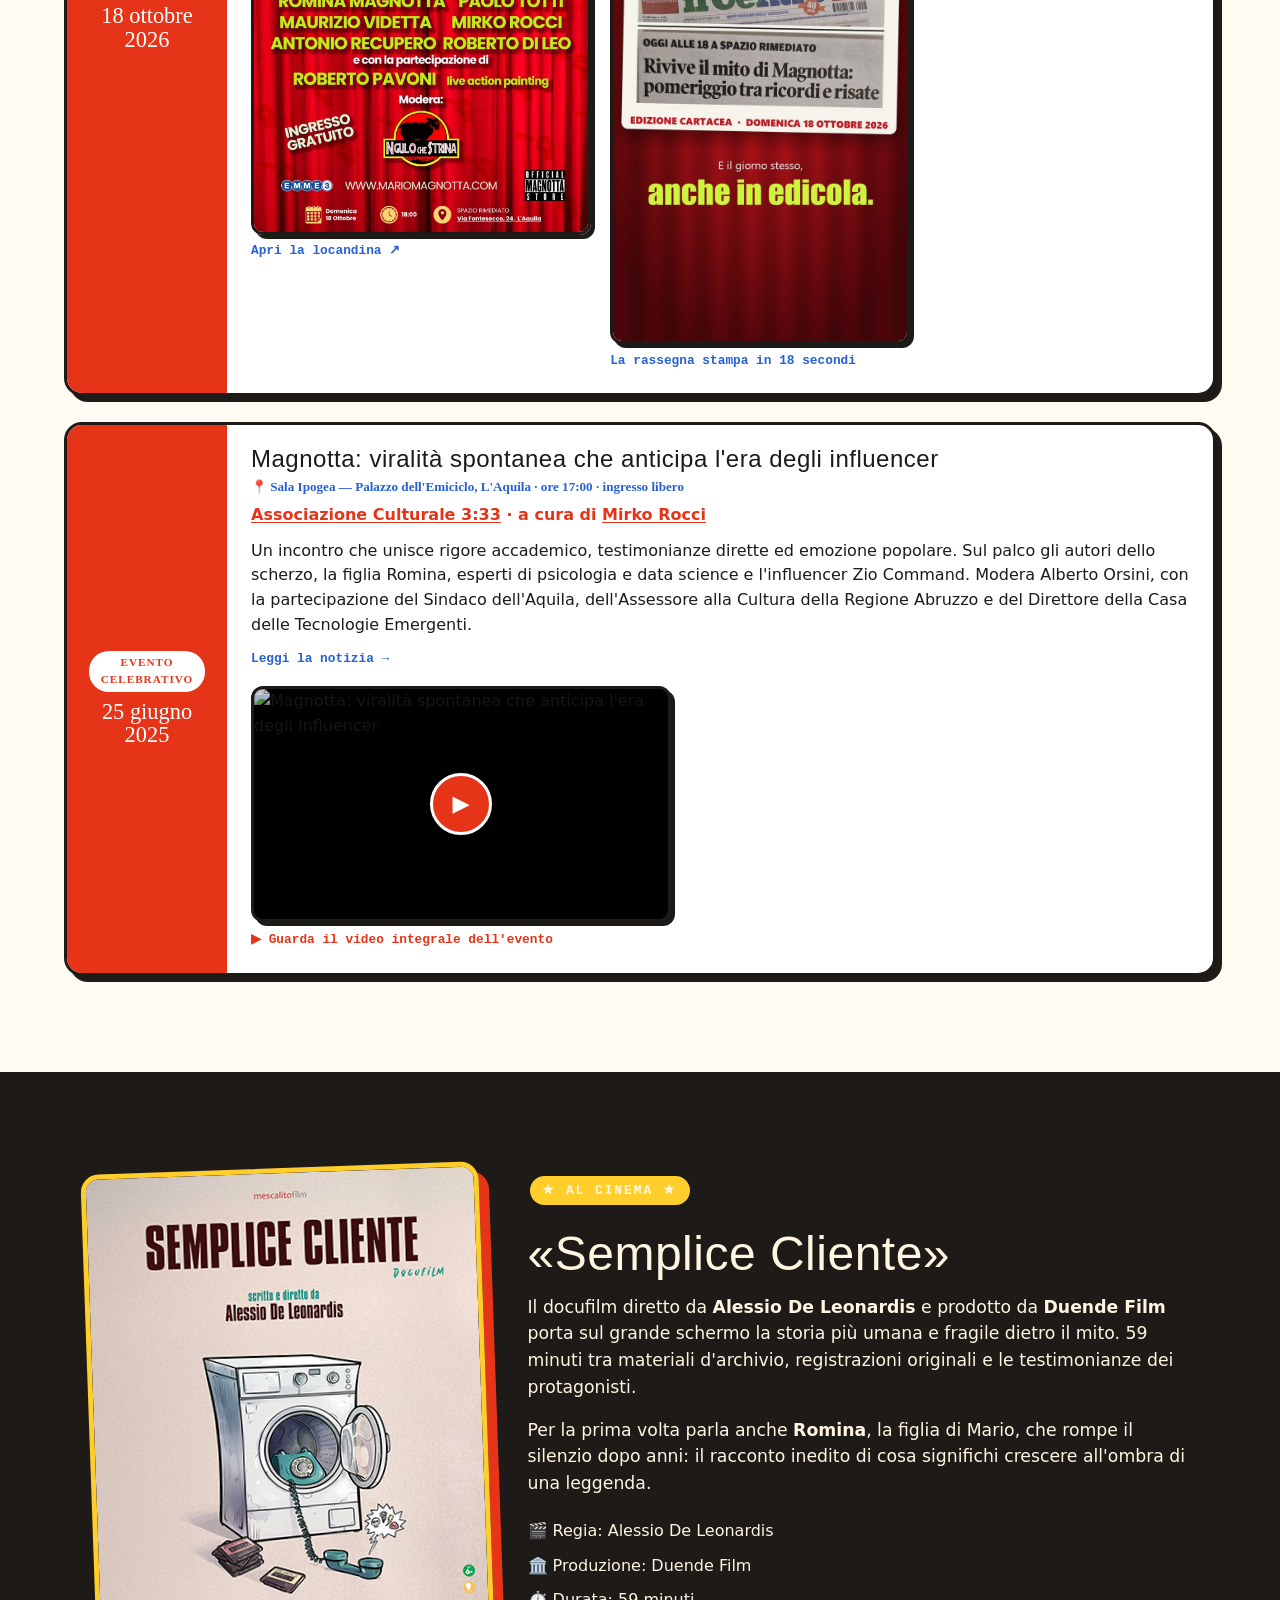
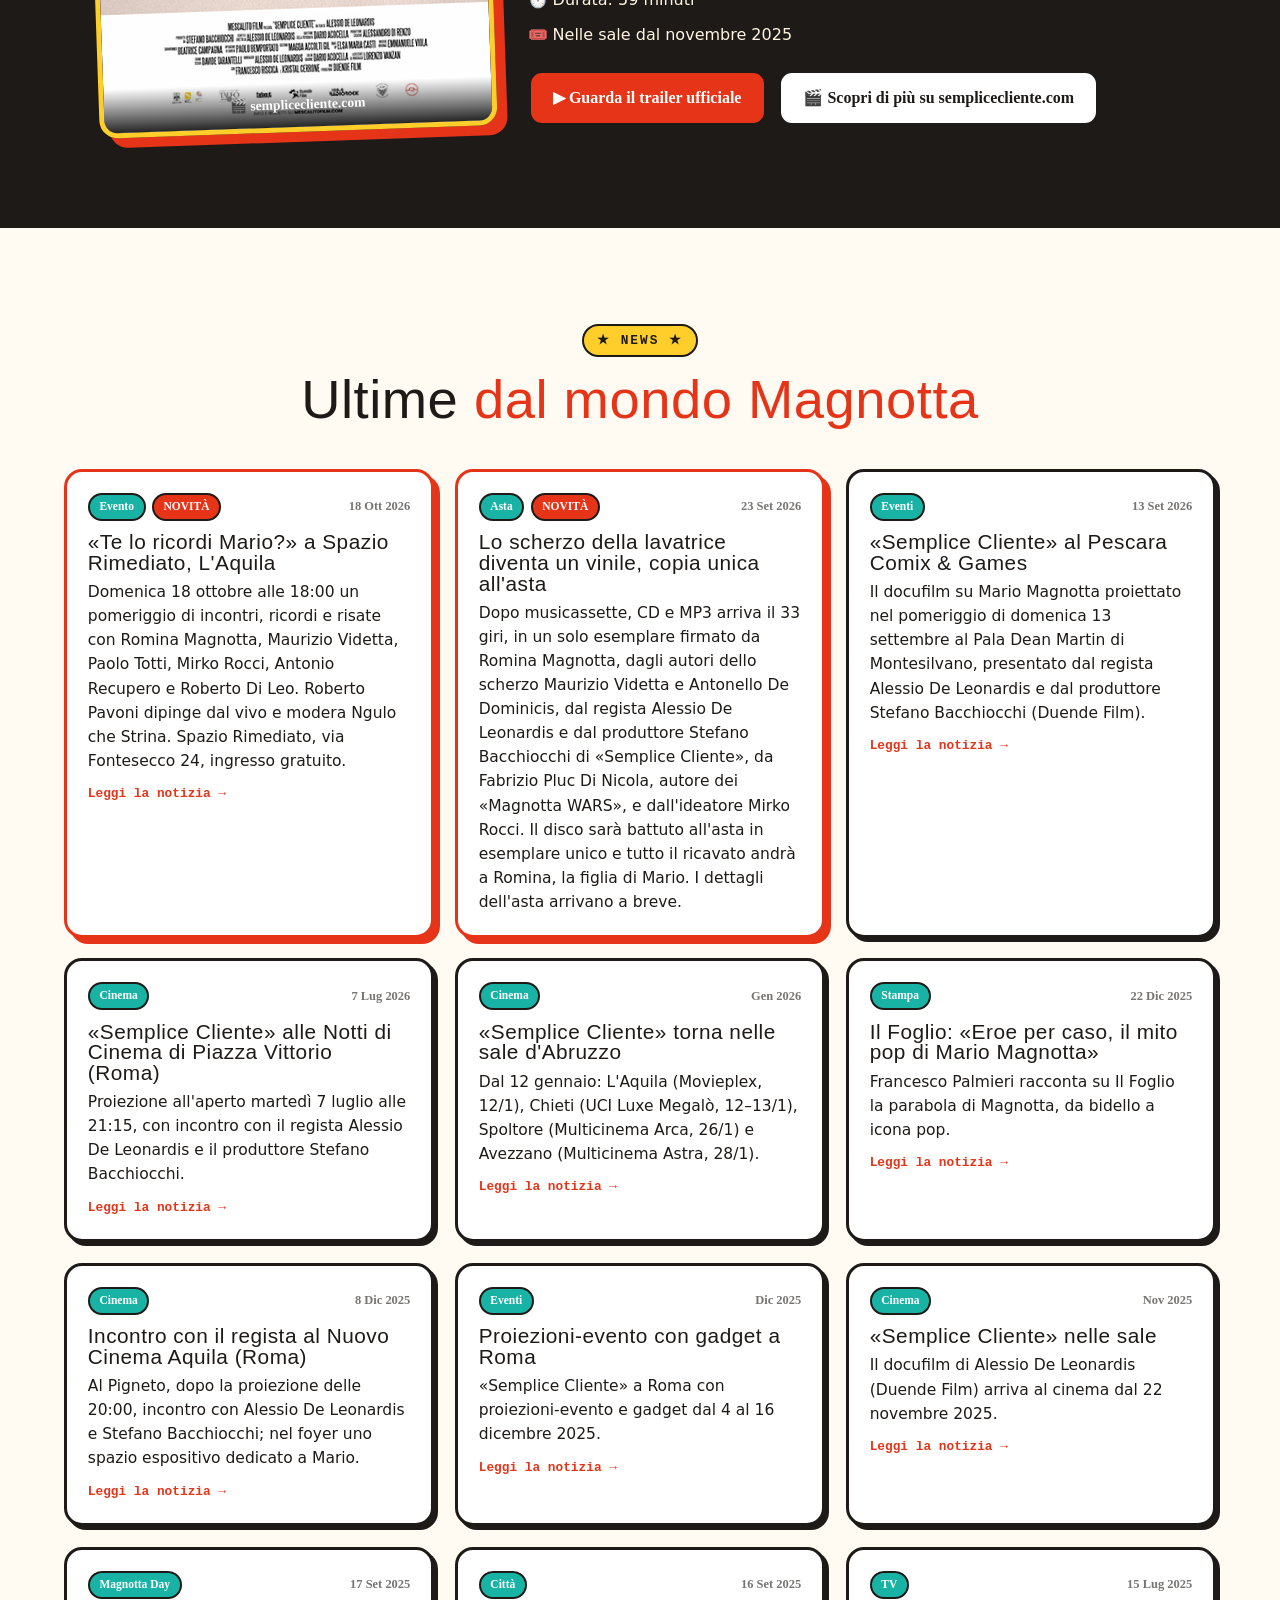
==== commit 31febe62: "App su App Store: bottone «Scarica da App Store» attivo in home e nella pagina dell'app - link https" ====
--- a/index.html
+++ b/index.html
@@ -38,7 +38,7 @@
 <link rel="preconnect" href="https://fonts.googleapis.com" />
 <link rel="preconnect" href="https://fonts.gstatic.com" crossorigin />
 <link href="https://fonts.googleapis.com/css2?family=Anton&family=Fredoka:wght@400;500;600;700&family=Space+Mono:wght@400;700&display=swap" rel="stylesheet" />
-<link rel="stylesheet" href="css/style.css?v=20261024" />
+<link rel="stylesheet" href="css/style.css?v=20261027" />
 
 <!-- Structured data: JSON-LD -->
 <script type="application/ld+json">
@@ -152,13 +152,13 @@
     <span>🧺 LO SCHERZO DELLA LAVATRICE · 16 SETTEMBRE 1987</span><span>★</span>
     <span>🎬 SEMPLICE CLIENTE · AL CINEMA</span><span>★</span>
     <span>🛒 MERCH SU MAGNOTTAOFFICIAL.COM</span><span>★</span>
-    <span>📱 L'APP UFFICIALE · IN ARRIVO</span><span>★</span>
+    <span>📱 L'APP UFFICIALE · ORA SU APP STORE</span><span>★</span>
     <span>📞 M'ISCRIVO AI TERRORISTI</span><span>★</span>
     <span>📼 IL PRIMO MEME ITALIANO</span><span>★</span>
     <span>🧺 LO SCHERZO DELLA LAVATRICE · 16 SETTEMBRE 1987</span><span>★</span>
     <span>🎬 SEMPLICE CLIENTE · AL CINEMA</span><span>★</span>
     <span>🛒 MERCH SU MAGNOTTAOFFICIAL.COM</span><span>★</span>
-    <span>📱 L'APP UFFICIALE · IN ARRIVO</span><span>★</span>
+    <span>📱 L'APP UFFICIALE · ORA SU APP STORE</span><span>★</span>
   </div>
 </div>
 
@@ -373,7 +373,7 @@
         <li data-i18n="app.c4">📵 Anche senza rete</li>
       </ul>
       <div class="app-stores">
-        <span class="store-badge soon"><svg viewBox="0 0 24 24" aria-hidden="true"><path d="M12.152 6.896c-.948 0-2.415-1.078-3.96-1.04-2.04.027-3.91 1.183-4.961 3.014-2.117 3.675-.546 9.103 1.519 12.09 1.013 1.454 2.208 3.09 3.792 3.039 1.52-.065 2.09-.987 3.935-.987 1.831 0 2.35.987 3.96.948 1.637-.026 2.676-1.48 3.676-2.948 1.156-1.688 1.636-3.325 1.662-3.415-.039-.013-3.182-1.221-3.22-4.857-.026-3.04 2.48-4.494 2.597-4.559-1.429-2.09-3.623-2.324-4.39-2.376-2-.156-3.675 1.09-4.61 1.09zM15.53 3.83c.843-1.012 1.4-2.427 1.245-3.83-1.207.052-2.662.805-3.532 1.818-.78.896-1.454 2.338-1.273 3.714 1.338.104 2.715-.688 3.559-1.701"/></svg><span><small data-i18n="app.soon">In arrivo su</small><b>App Store</b></span></span>
+        <a class="store-badge" href="https://apps.apple.com/it/app/magnotta-un-semplice-cliente/id6814653074" target="_blank" rel="noopener"><svg viewBox="0 0 24 24" aria-hidden="true"><path d="M12.152 6.896c-.948 0-2.415-1.078-3.96-1.04-2.04.027-3.91 1.183-4.961 3.014-2.117 3.675-.546 9.103 1.519 12.09 1.013 1.454 2.208 3.09 3.792 3.039 1.52-.065 2.09-.987 3.935-.987 1.831 0 2.35.987 3.96.948 1.637-.026 2.676-1.48 3.676-2.948 1.156-1.688 1.636-3.325 1.662-3.415-.039-.013-3.182-1.221-3.22-4.857-.026-3.04 2.48-4.494 2.597-4.559-1.429-2.09-3.623-2.324-4.39-2.376-2-.156-3.675 1.09-4.61 1.09zM15.53 3.83c.843-1.012 1.4-2.427 1.245-3.83-1.207.052-2.662.805-3.532 1.818-.78.896-1.454 2.338-1.273 3.714 1.338.104 2.715-.688 3.559-1.701"/></svg><span><small data-i18n="app.get">Scarica da</small><b>App Store</b></span></a>
         <span class="store-badge soon"><svg viewBox="0 0 24 24" aria-hidden="true"><path d="M22.018 13.298l-3.919 2.218-3.515-3.493 3.543-3.521 3.891 2.202a1.49 1.49 0 0 1 0 2.594zM1.337.924a1.486 1.486 0 0 0-.112.568v21.017c0 .217.045.419.124.6l11.155-11.087L1.337.924zm12.207 10.065l3.258-3.238L3.45.195a1.466 1.466 0 0 0-.946-.179l11.04 10.973zm0 2.067l-11 10.933c.298.036.612-.016.906-.183l13.324-7.54-3.23-3.21z"/></svg><span><small data-i18n="app.soon">In arrivo su</small><b>Google Play</b></span></span>
       </div>
       <a href="app/" class="btn btn-primary btn-big" data-i18n="app.cta">📱 Scopri l'app</a>
@@ -733,11 +733,11 @@
 <!-- hidden host for YouTube audio players -->
 <div id="yt-audio-host" aria-hidden="true" style="position:fixed;width:1px;height:1px;left:-9999px;top:-9999px;overflow:hidden"></div>
 
-<script src="js/contenuti.js?v=20261024"></script>
-<script src="js/chat-quotes.js?v=20261024"></script>
-<script src="js/data.js?v=20261024"></script>
-<script src="js/main.js?v=20261024"></script>
-<script src="js/chatbot.js?v=20261024"></script>
+<script src="js/contenuti.js?v=20261027"></script>
+<script src="js/chat-quotes.js?v=20261027"></script>
+<script src="js/data.js?v=20261027"></script>
+<script src="js/main.js?v=20261027"></script>
+<script src="js/chatbot.js?v=20261027"></script>
 
 <!-- Cloudflare Web Analytics — statistiche di navigazione anonime e aggregate, SENZA cookie (nessun consenso richiesto). Dati e grafico visite: dashboard Cloudflare › Analytics & Logs › Web Analytics. -->
 <script>
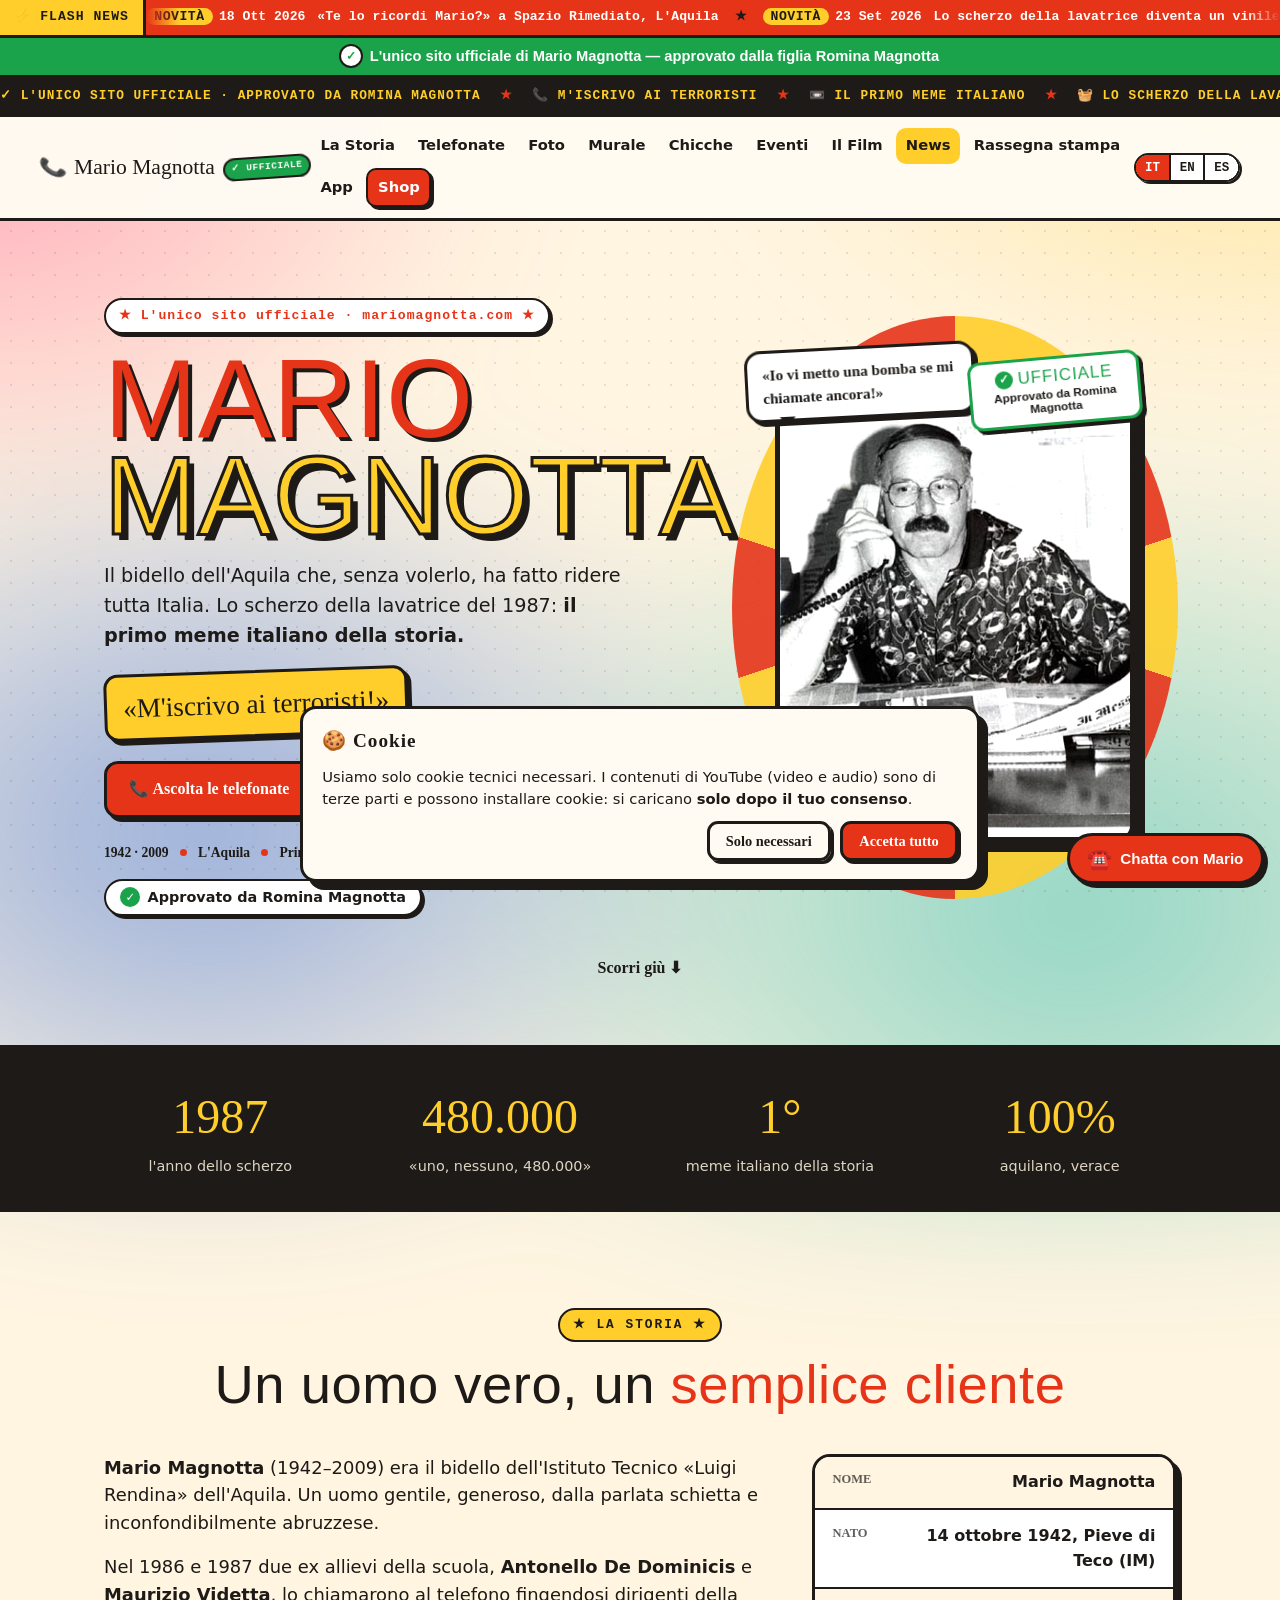
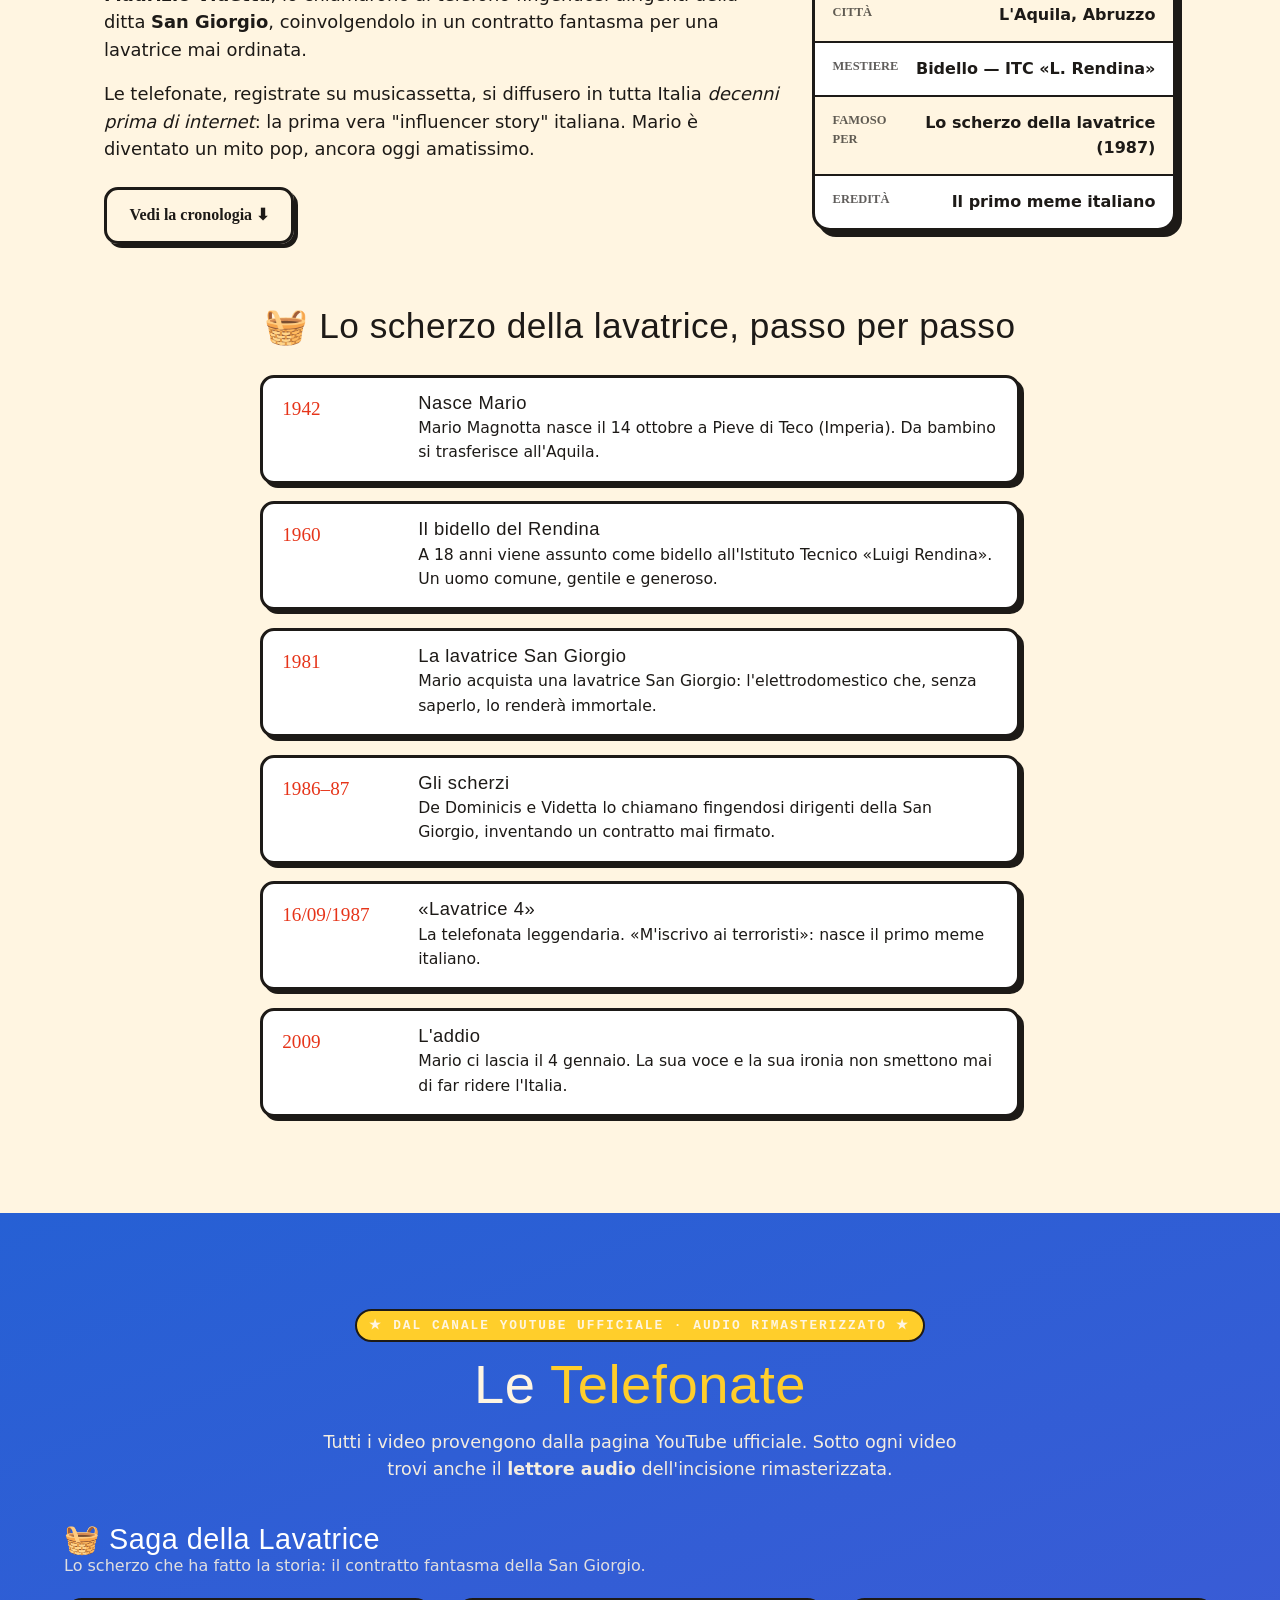
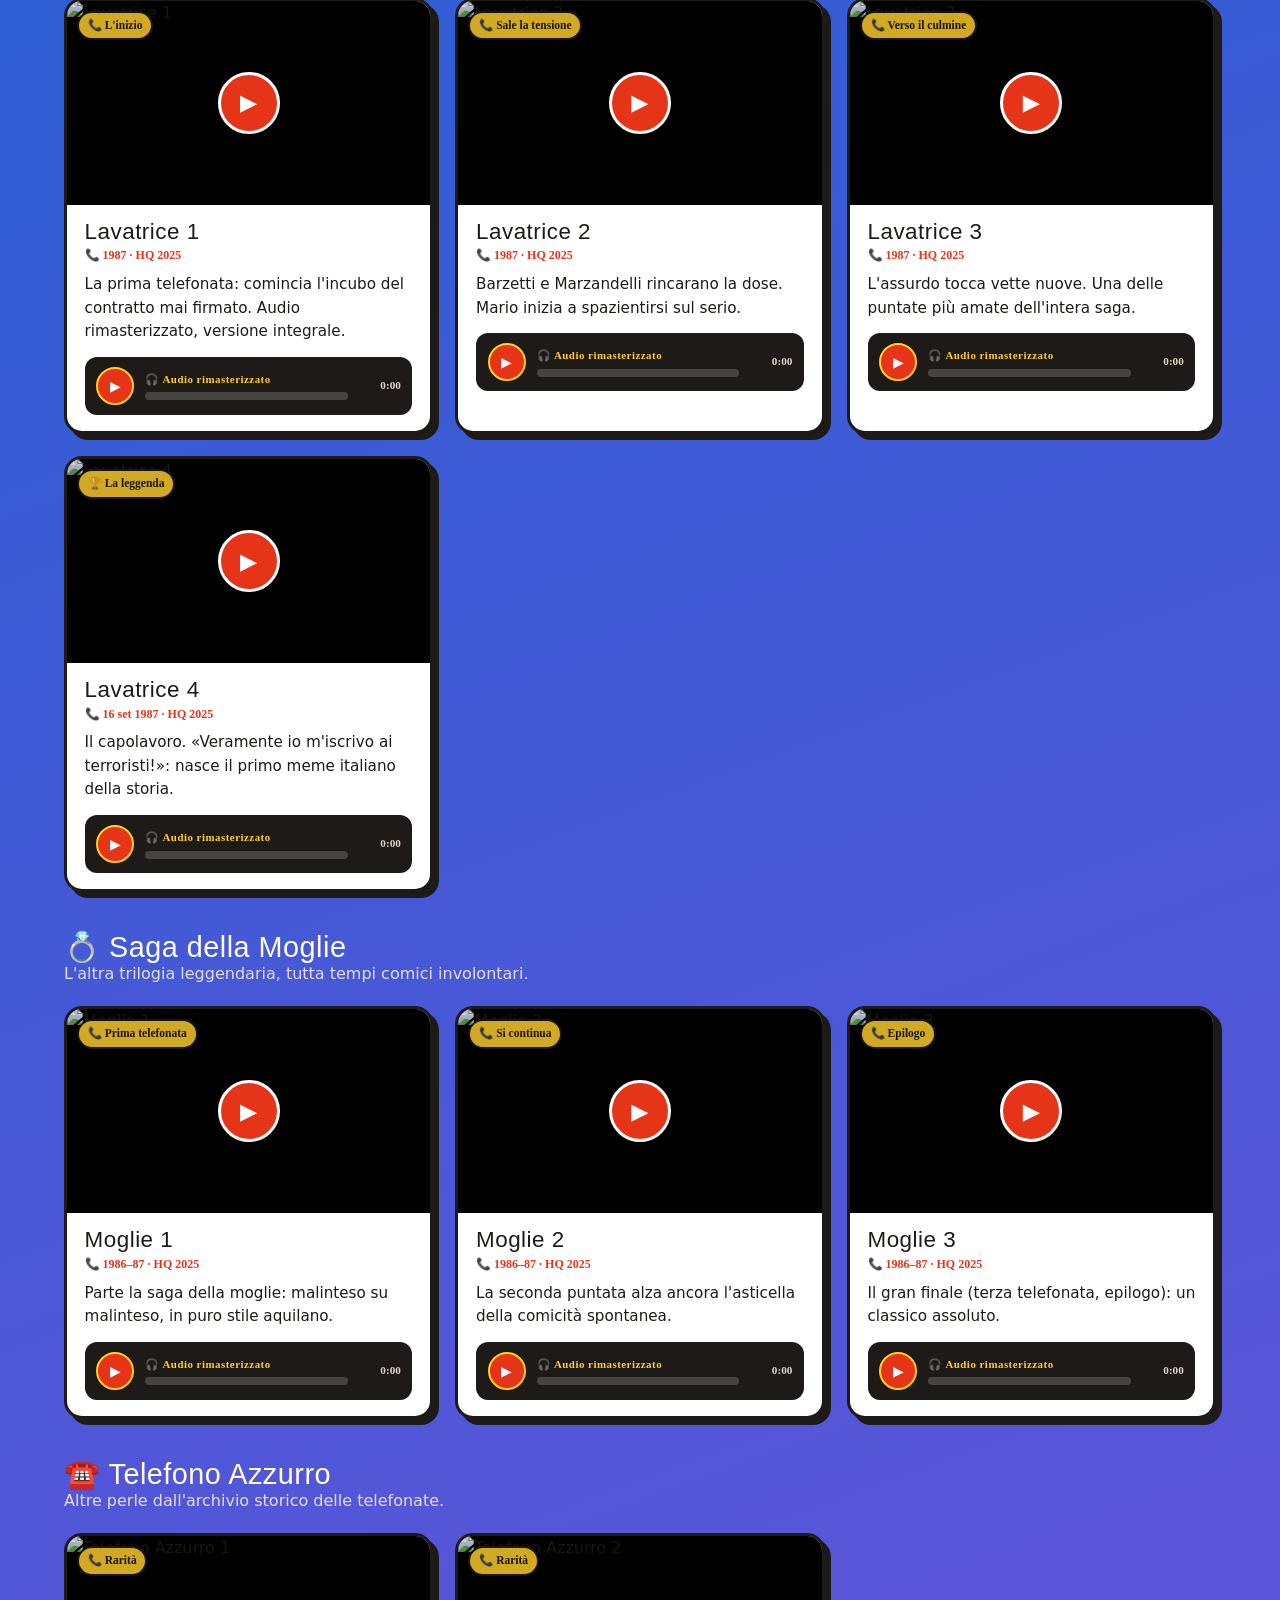
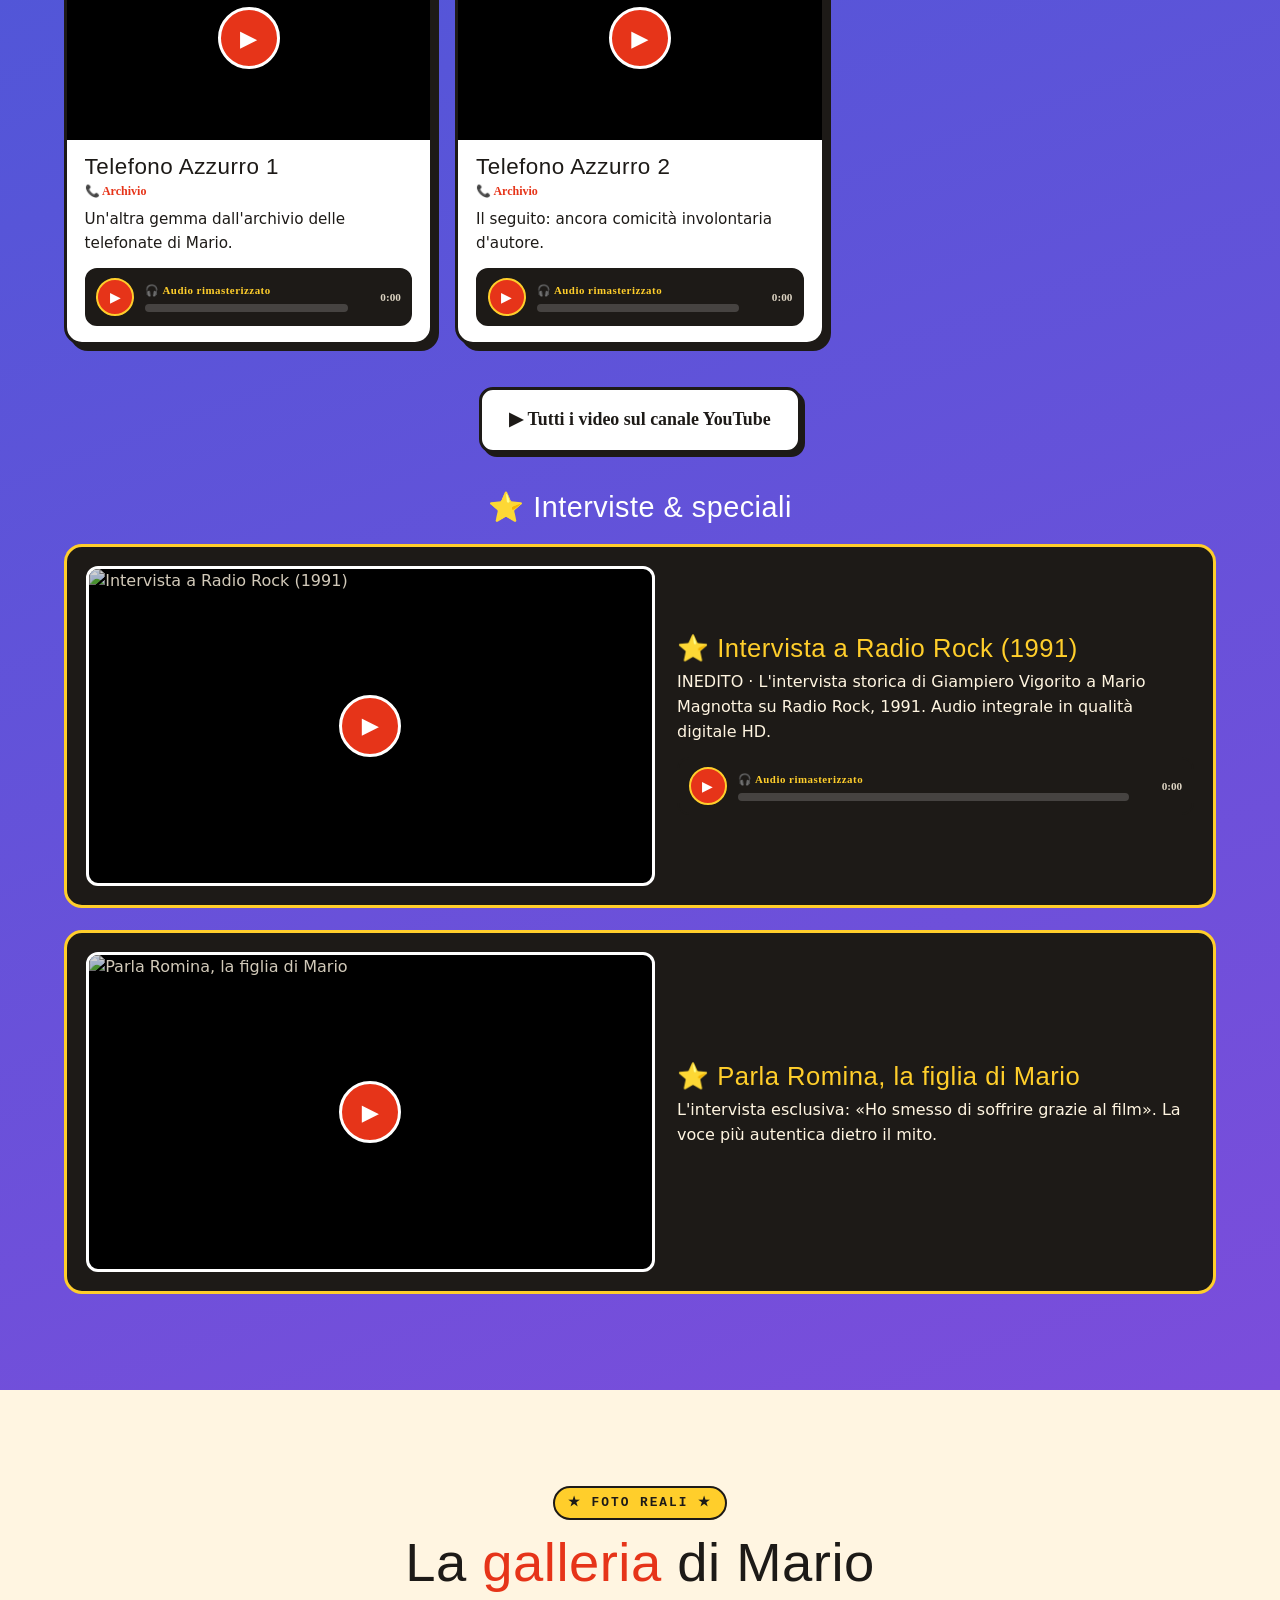
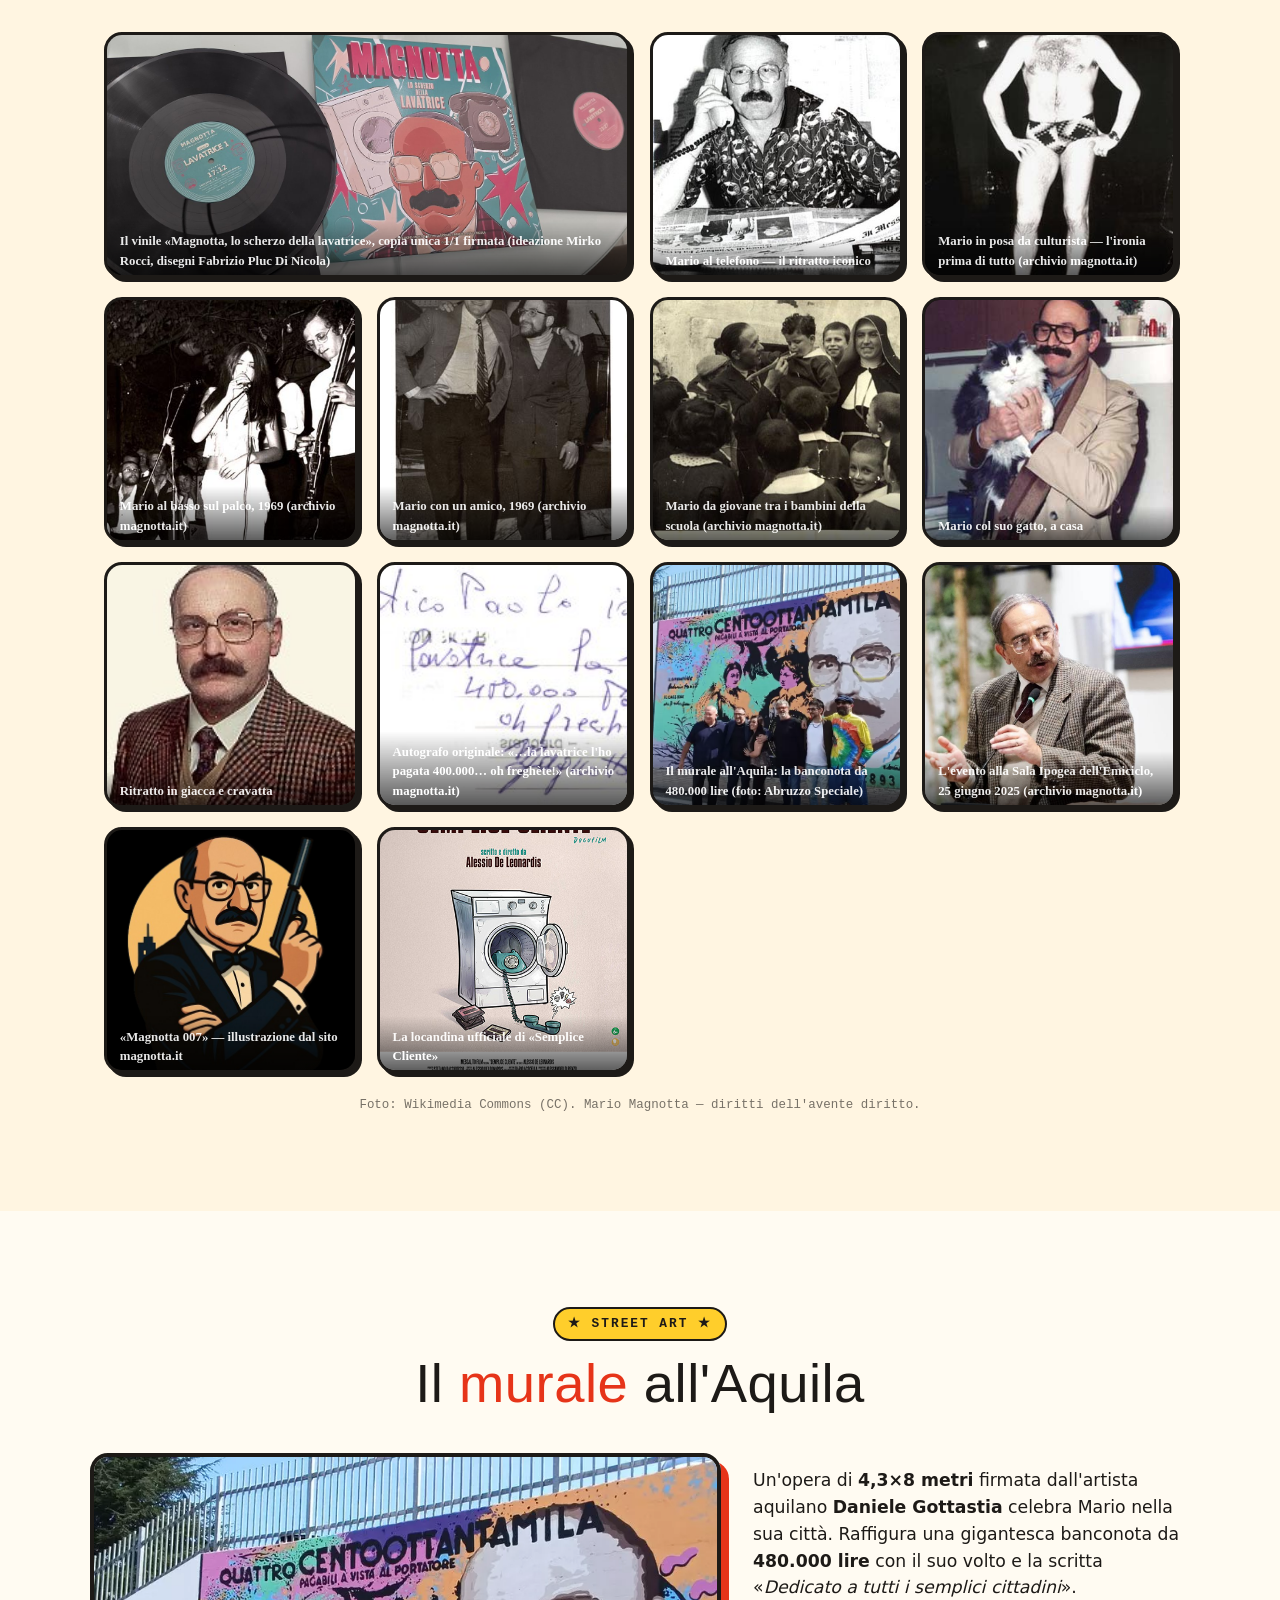
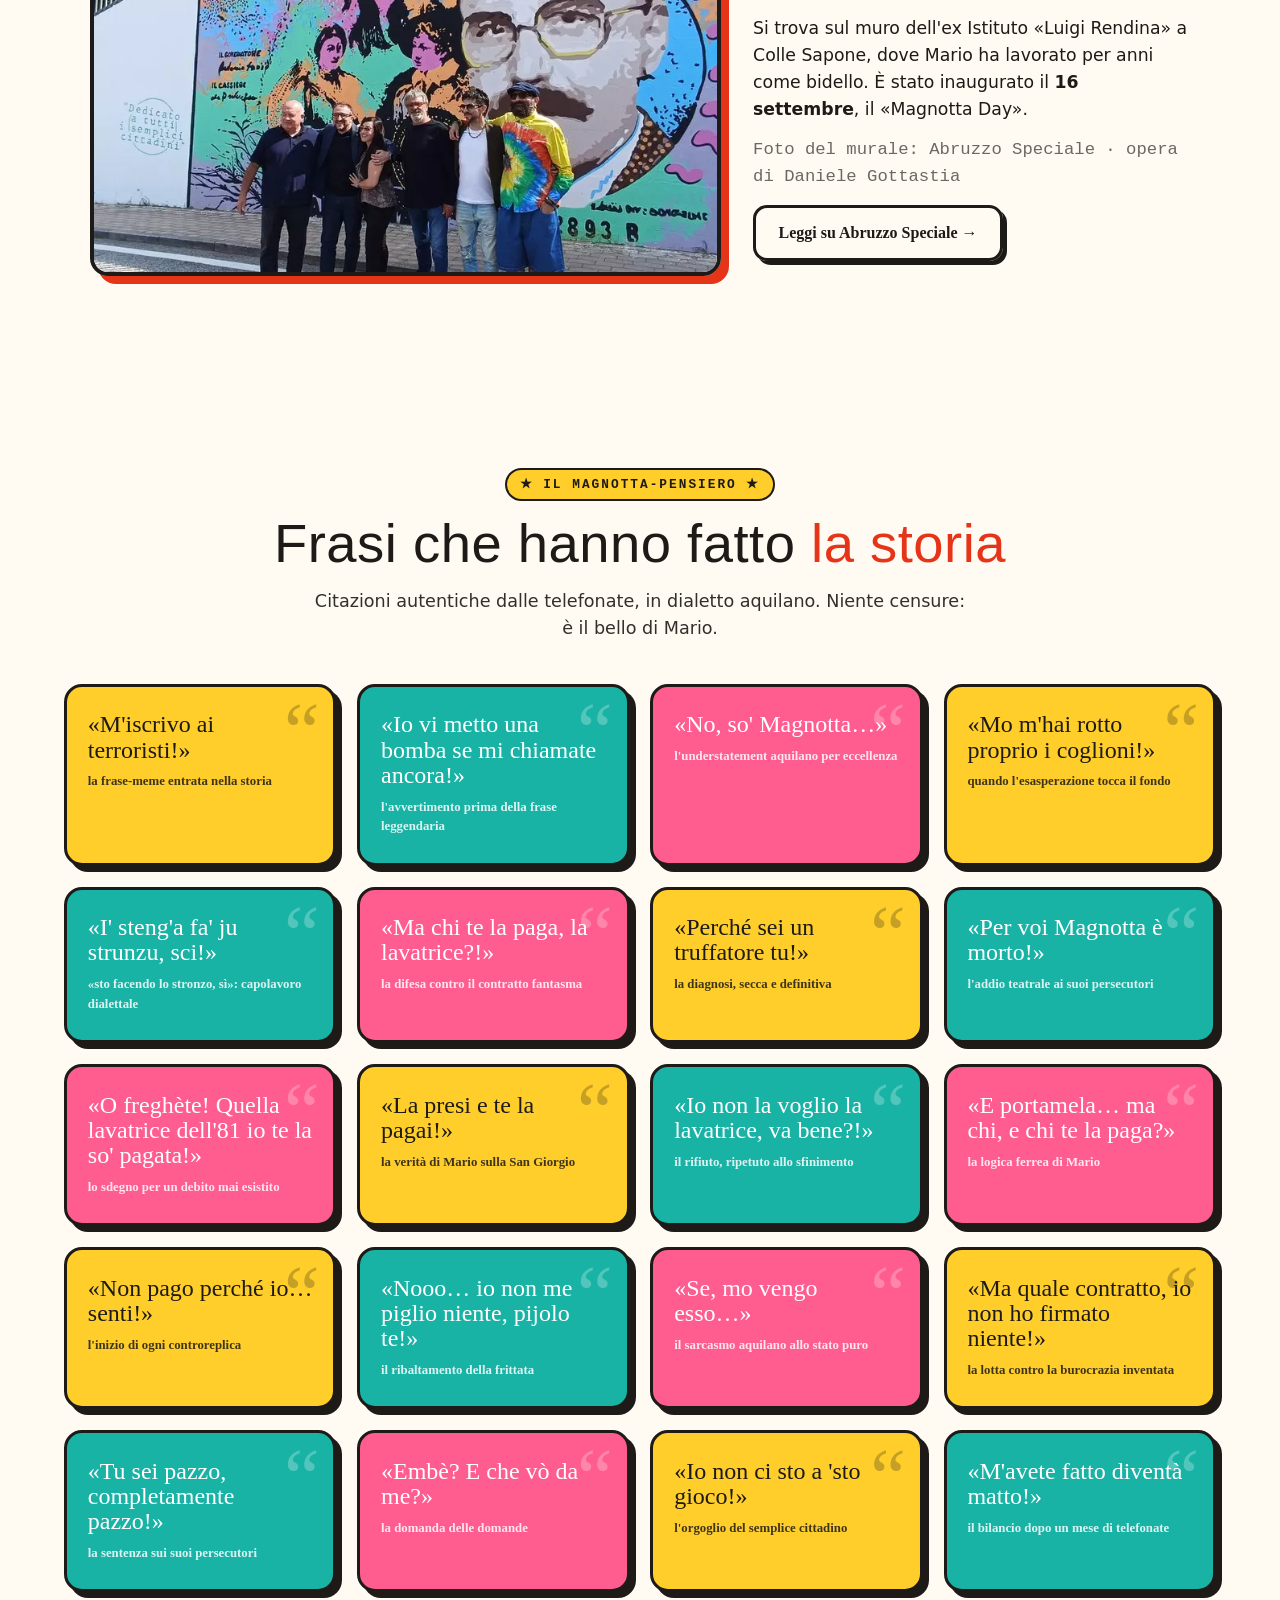
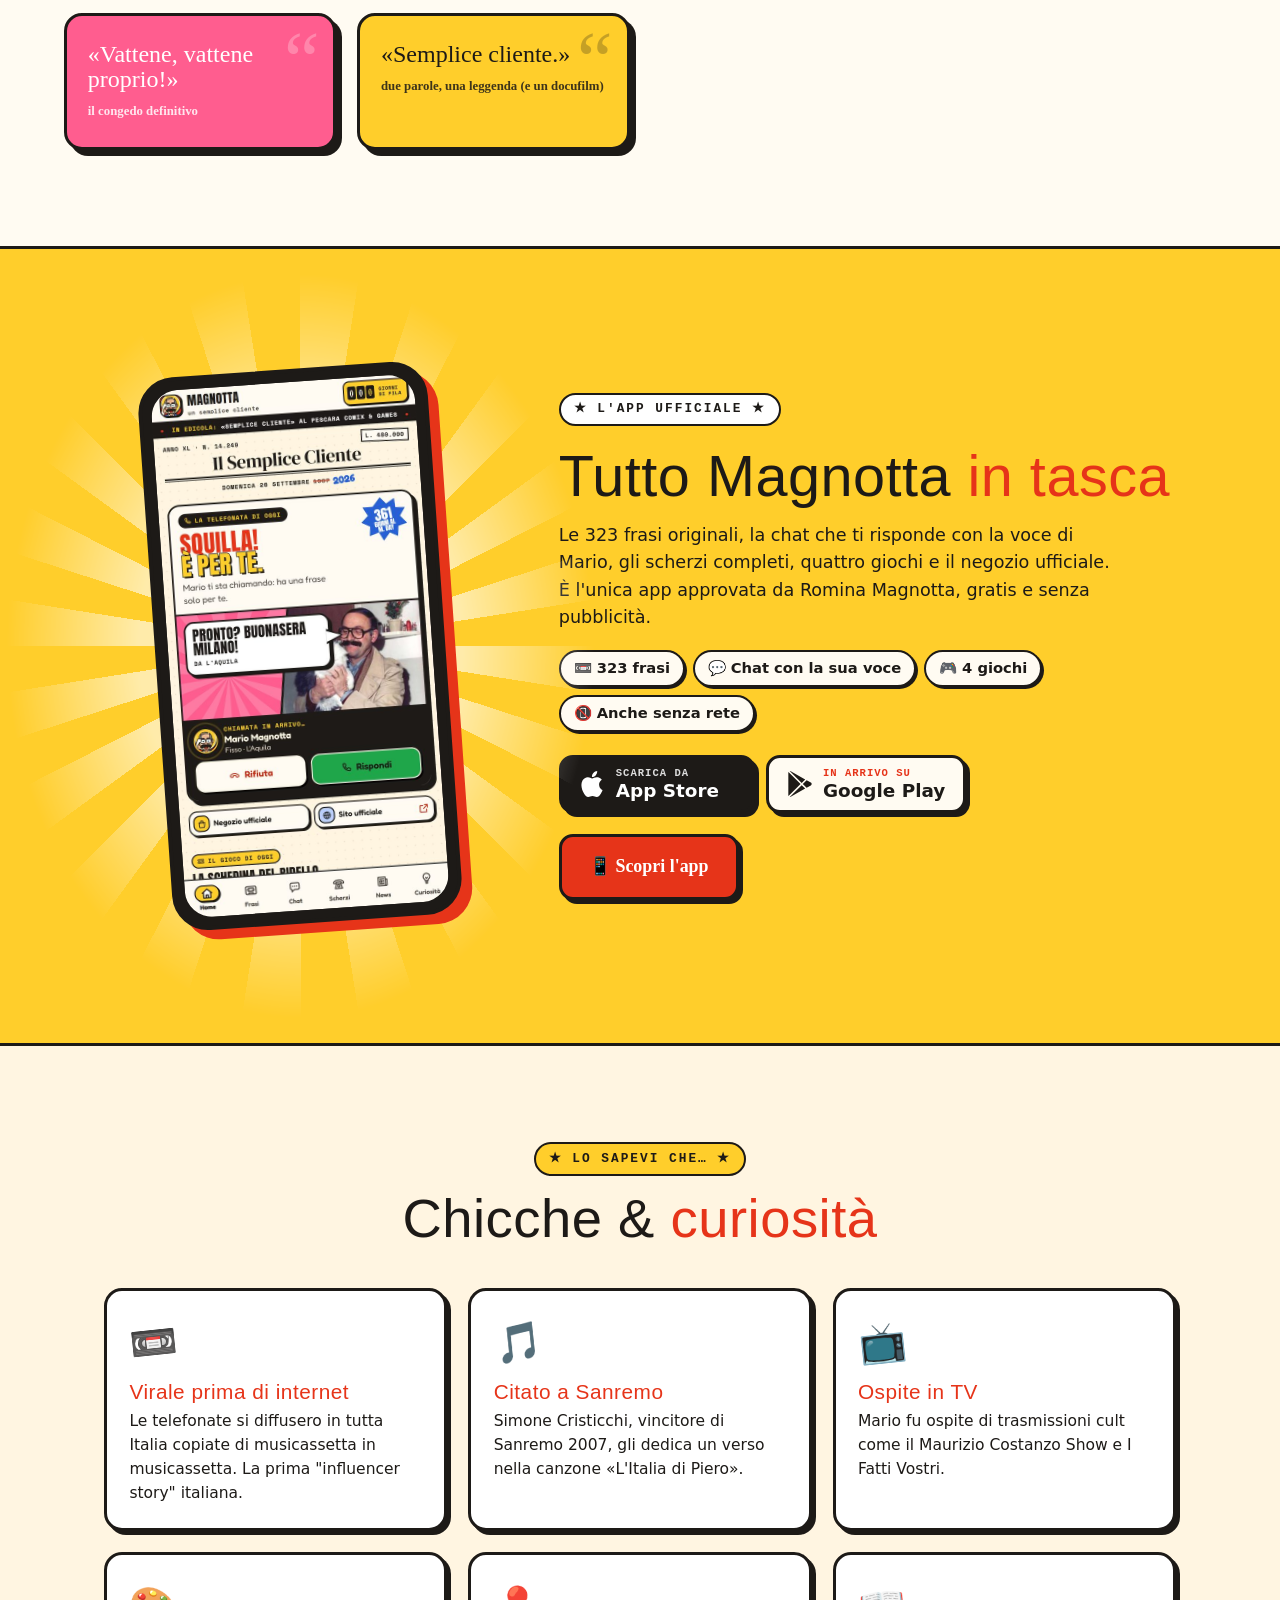
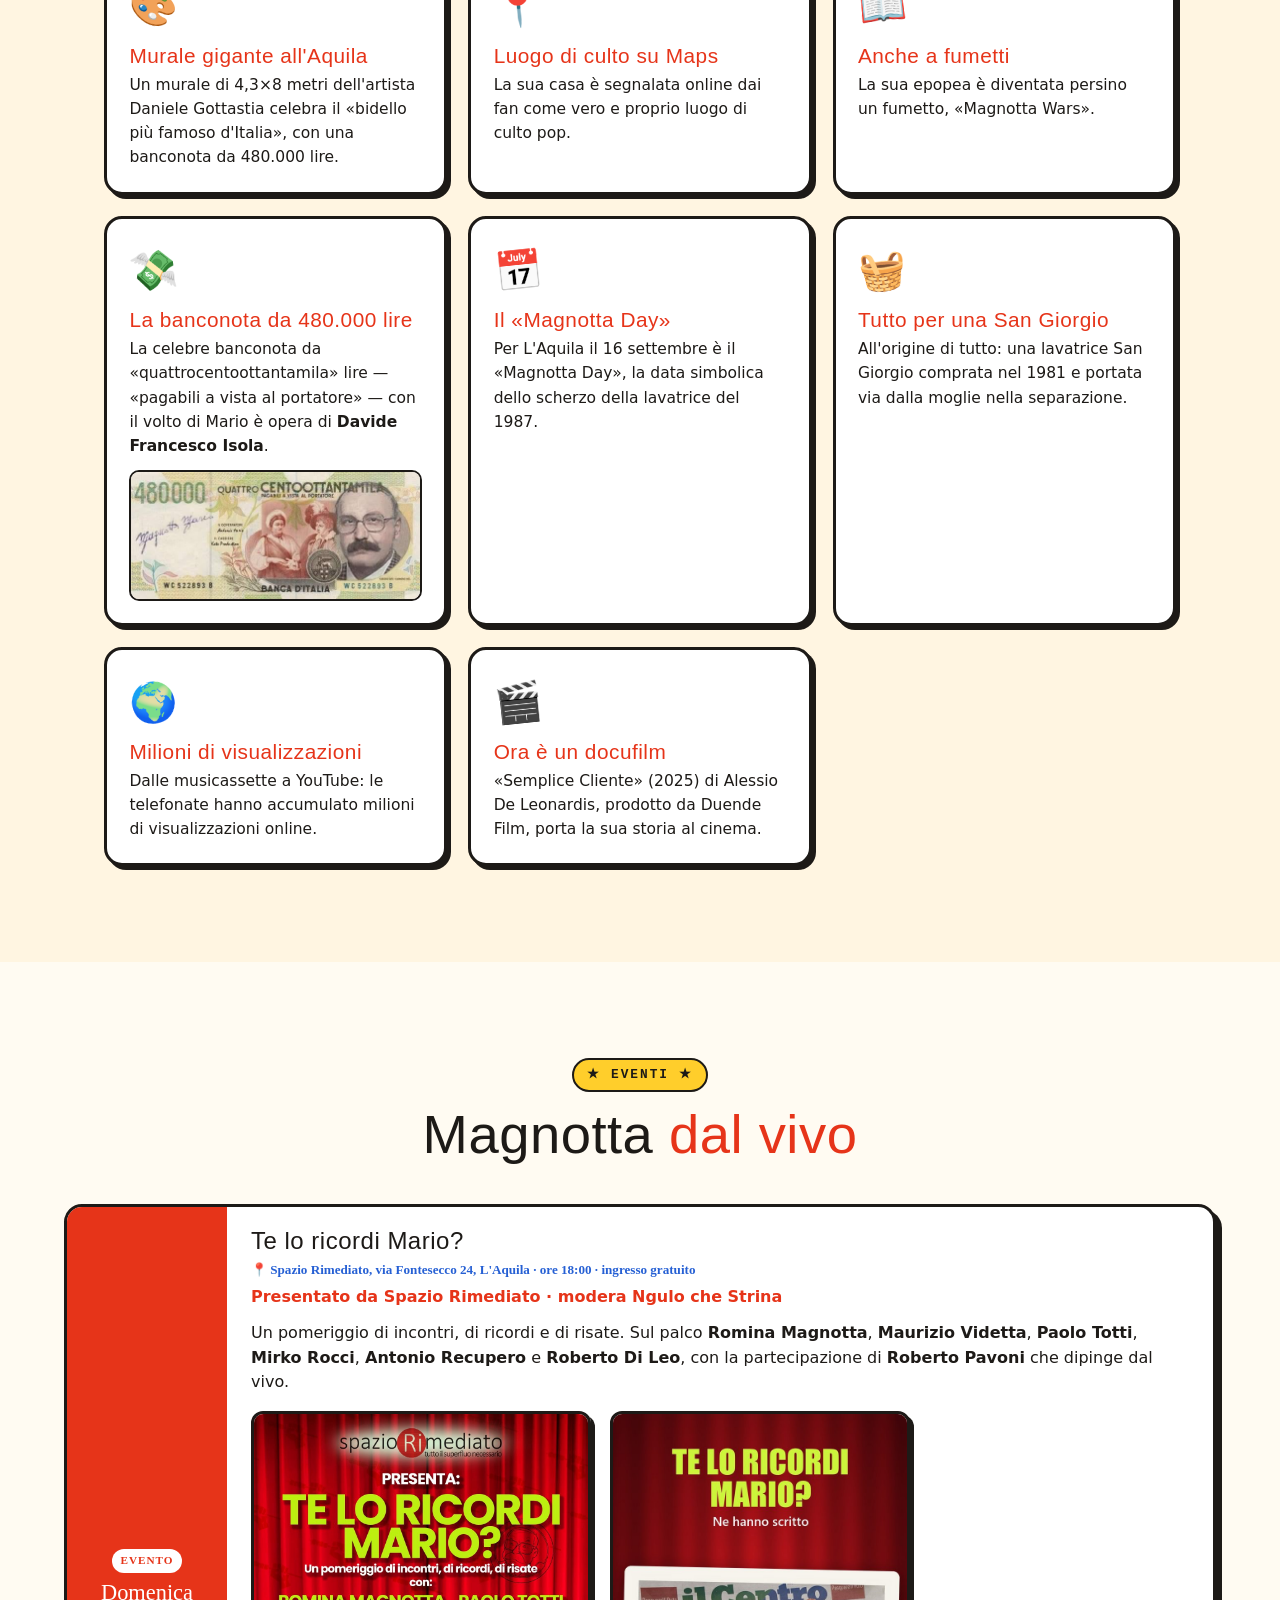
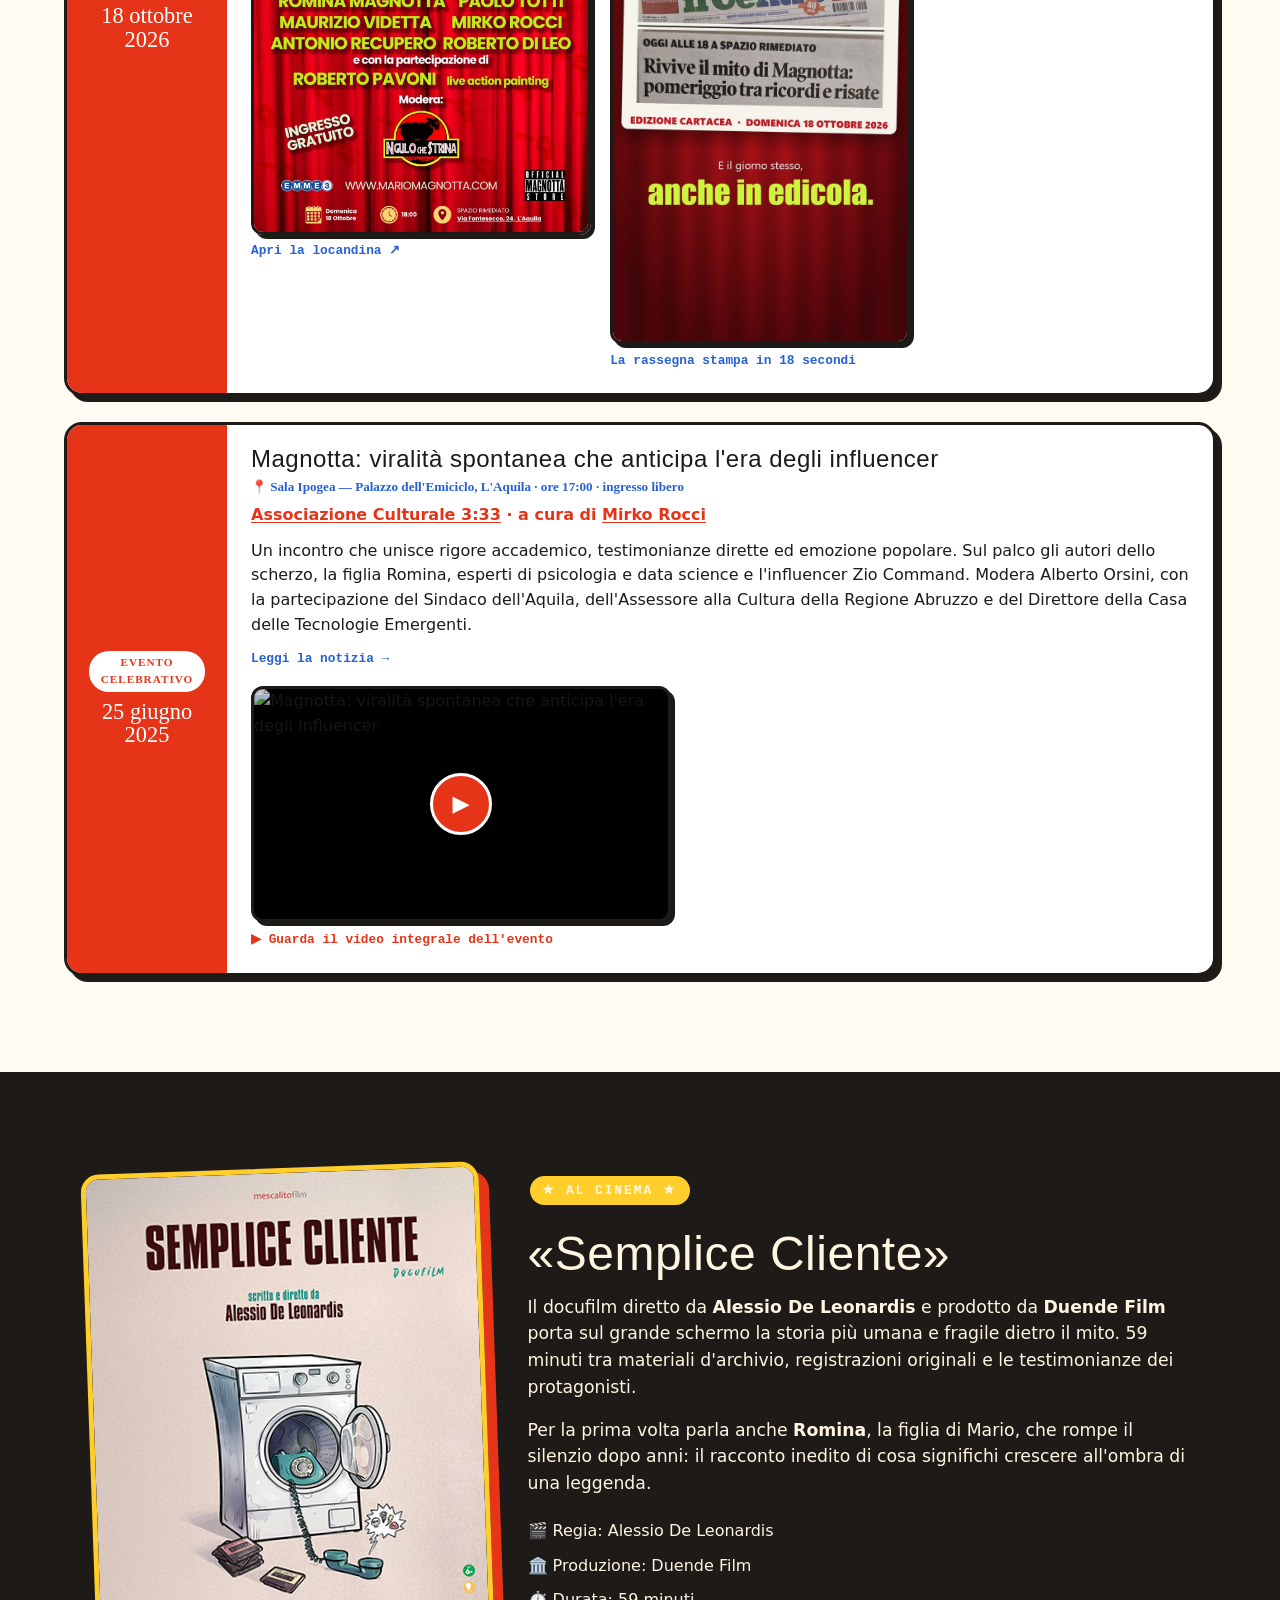
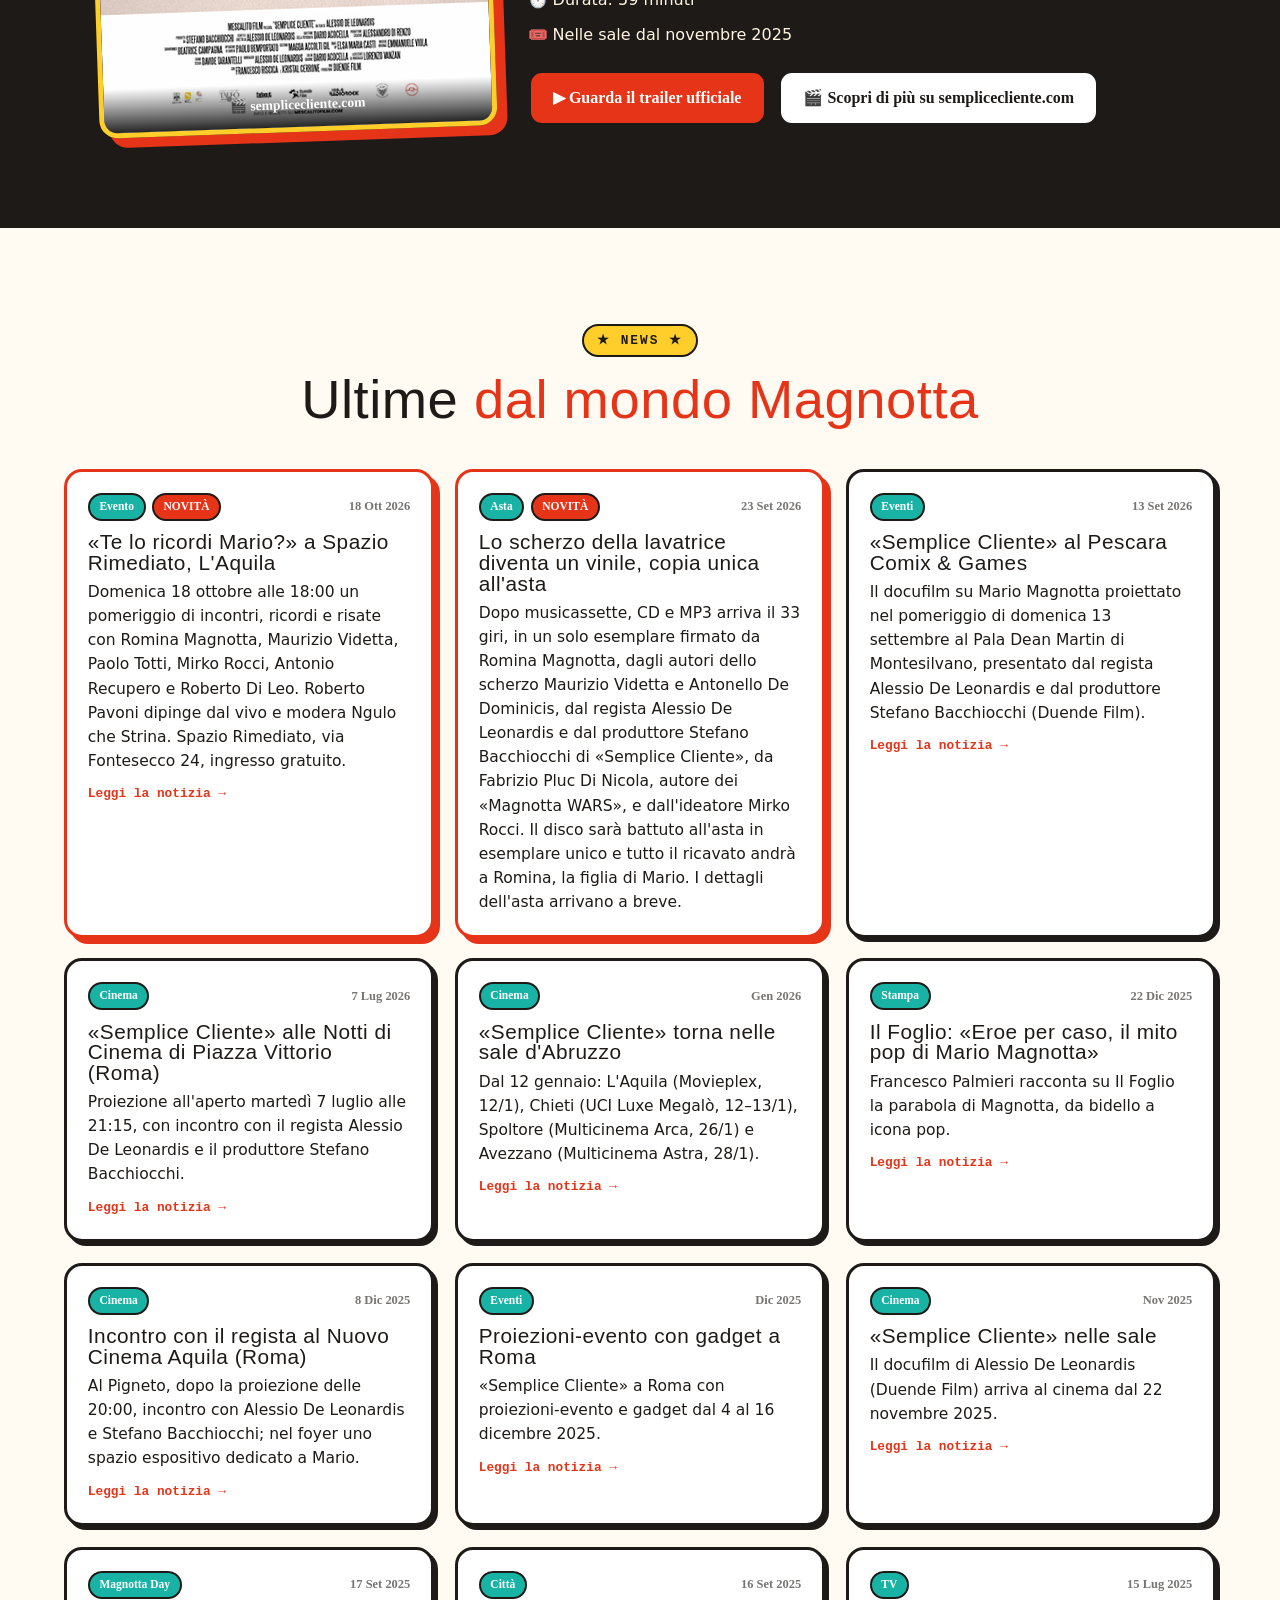
==== commit c603e4a5: "Pop-up di apertura «Mario è tornato»: vinile, serata, sito ufficiale e app - quattro novità in evide" ====
--- a/index.html
+++ b/index.html
@@ -38,7 +38,7 @@
 <link rel="preconnect" href="https://fonts.googleapis.com" />
 <link rel="preconnect" href="https://fonts.gstatic.com" crossorigin />
 <link href="https://fonts.googleapis.com/css2?family=Anton&family=Fredoka:wght@400;500;600;700&family=Space+Mono:wght@400;700&display=swap" rel="stylesheet" />
-<link rel="stylesheet" href="css/style.css?v=20261027" />
+<link rel="stylesheet" href="css/style.css?v=20261028" />
 
 <!-- Structured data: JSON-LD -->
 <script type="application/ld+json">
@@ -689,21 +689,30 @@
   </div>
 </footer>
 
-<!-- POP-UP DI APERTURA: annuncio in evidenza. data-key = nome dell'annuncio (cambiandolo si ripresenta a tutti),
-     data-until = giorno dopo l'evento, da quel momento non compare piu' -->
-<div id="promo" class="promo" role="dialog" aria-modal="true" aria-labelledby="promo-title" data-key="te-lo-ricordi-mario" data-until="2026-10-19T00:00:00+02:00" hidden>
-  <div class="promo-card promo-poster">
+<!-- POP-UP DI APERTURA: le novità di ottobre 2026. data-key = nome dell'annuncio (cambiandolo si ripresenta a tutti),
+     data-until = da quel momento non compare più -->
+<div id="promo" class="promo" role="dialog" aria-modal="true" aria-labelledby="promo-title" data-key="novita-ottobre-2026" data-until="2026-11-30T23:59:59+01:00" hidden>
+  <div class="promo-card promo-news">
     <button class="promo-x" id="promo-x" aria-label="Chiudi">&#10005;</button>
-    <img class="promo-img" src="assets/img/te-lo-ricordi-mario.jpg" alt="Locandina dell'evento «Te lo ricordi Mario?», domenica 18 ottobre ore 18:00, Spazio Rimediato, L'Aquila" width="1080" height="1350" />
-    <div class="promo-body">
-      <span class="promo-badge" data-i18n="promo.badge">Prossimo evento</span>
-      <h3 id="promo-title" data-i18n="promo.title">Te lo ricordi Mario?</h3>
-      <p class="promo-when" data-i18n="promo.when">Domenica 18 ottobre, ore 18:00 · Spazio Rimediato, L'Aquila</p>
-      <p data-i18n="promo.text">Un pomeriggio di incontri, di ricordi e di risate con Romina Magnotta, Maurizio Videtta, Paolo Totti, Mirko Rocci, Antonio Recupero e Roberto Di Leo. Roberto Pavoni dipinge dal vivo, modera Ngulo che Strina. Ingresso gratuito.</p>
+    <div class="pn-media">
+      <video class="pn-reel" src="assets/video/rassegna-te-lo-ricordi-mario.mp4?v=20261024" poster="assets/video/rassegna-te-lo-ricordi-mario.jpg?v=20261024" muted loop playsinline preload="none" aria-hidden="true"></video>
+      <img class="pn-banner" src="assets/img/vinile-magnotta.jpg" alt="Il vinile «Magnotta, lo scherzo della lavatrice», copia unica" width="1600" height="651" />
+    </div>
+    <div class="promo-body pn-body">
+      <span class="promo-badge" data-i18n="flash.hot">Novità</span>
+      <h3 id="promo-title" data-i18n="pn.title">Mario è tornato</h3>
+      <p class="pn-sub" data-i18n="pn.sub">In vinile, a teatro e sul telefono.</p>
+      <ul class="pn-list">
+        <li><span class="pn-ico" aria-hidden="true">💿</span><span data-i18n-html="pn.vinile"></span></li>
+        <li><span class="pn-ico" aria-hidden="true">🎭</span><span data-i18n-html="pn.serata"></span></li>
+        <li><span class="pn-ico" aria-hidden="true">🌐</span><span data-i18n-html="pn.sito"></span></li>
+        <li><span class="pn-ico" aria-hidden="true">📱</span><span data-i18n-html="pn.app"></span></li>
+      </ul>
       <div class="promo-actions">
-        <a href="#eventi" class="btn btn-primary" id="promo-cta" data-i18n="promo.cta">Vedi l'evento</a>
-        <button class="btn btn-ghost btn-sm" id="promo-close" data-i18n="promo.close">Chiudi</button>
+        <a href="https://apps.apple.com/it/app/magnotta-un-semplice-cliente/id6814653074" target="_blank" rel="noopener" class="btn btn-primary" id="promo-cta" data-i18n="pn.cta">📱 Scarica l'app</a>
+        <a href="#eventi" class="btn btn-ghost btn-sm" id="promo-cta2" data-i18n="pn.cta2">Guarda la serata</a>
       </div>
+      <button class="pn-close" id="promo-close" data-i18n="promo.close">Chiudi</button>
     </div>
   </div>
 </div>
@@ -733,11 +742,11 @@
 <!-- hidden host for YouTube audio players -->
 <div id="yt-audio-host" aria-hidden="true" style="position:fixed;width:1px;height:1px;left:-9999px;top:-9999px;overflow:hidden"></div>
 
-<script src="js/contenuti.js?v=20261027"></script>
-<script src="js/chat-quotes.js?v=20261027"></script>
-<script src="js/data.js?v=20261027"></script>
-<script src="js/main.js?v=20261027"></script>
-<script src="js/chatbot.js?v=20261027"></script>
+<script src="js/contenuti.js?v=20261028"></script>
+<script src="js/chat-quotes.js?v=20261028"></script>
+<script src="js/data.js?v=20261028"></script>
+<script src="js/main.js?v=20261028"></script>
+<script src="js/chatbot.js?v=20261028"></script>
 
 <!-- Cloudflare Web Analytics — statistiche di navigazione anonime e aggregate, SENZA cookie (nessun consenso richiesto). Dati e grafico visite: dashboard Cloudflare › Analytics & Logs › Web Analytics. -->
 <script>
--- a/css/style.css
+++ b/css/style.css
@@ -797,3 +797,31 @@
   .store-badge{flex:1 1 100%}
   .app-band .btn-big{width:100%;justify-content:center}
 }
+
+/* Pop-up delle novità: reel a sinistra su schermi larghi, foto del vinile in testa sul telefono */
+.promo-news{overflow-x:hidden;width:min(860px,100%);display:grid;grid-template-columns:minmax(0,300px) minmax(0,1fr);border-color:var(--ink);box-shadow:10px 10px 0 var(--red)}
+.pn-media{background:#2a0406;border-right:4px solid var(--ink);display:flex}
+.pn-reel{display:block;width:100%;height:100%;max-height:88vh;object-fit:cover}
+.pn-banner{display:none}
+.pn-body{text-align:left;display:flex;flex-direction:column;justify-content:center;padding:1.6rem 1.6rem 1.3rem}
+.pn-body .promo-badge{align-self:flex-start;animation:pnPulse 1.8s ease-in-out infinite}
+@keyframes pnPulse{0%,100%{transform:scale(1)}50%{transform:scale(1.08)}}
+.promo-news h3{font-size:clamp(1.8rem,4.6vw,2.6rem);margin:0 0 .15rem;color:var(--red)}
+.pn-sub{font-family:'Space Mono',monospace;font-weight:700;font-size:.9rem!important;margin-bottom:.9rem!important}
+.pn-list{list-style:none;margin:0 0 1.1rem;padding:0;display:grid;gap:.55rem}
+.pn-list li{display:flex;gap:.6rem;align-items:flex-start;font-size:.93rem;line-height:1.4;background:#fff;border:2px solid var(--ink);border-radius:12px;padding:.5rem .7rem}
+.pn-ico{font-size:1.25rem;line-height:1.1}
+.pn-body .promo-actions{justify-content:flex-start}
+.pn-close{align-self:center;margin-top:.7rem;background:none;border:0;font-family:'Space Mono',monospace;font-weight:700;font-size:.8rem;color:var(--ink);opacity:.7;text-decoration:underline;cursor:pointer}
+.pn-close:hover{opacity:1}
+@media (max-width:700px){
+  .promo-news{display:block}
+  .pn-media{border-right:0;border-bottom:4px solid var(--ink)}
+  .pn-reel{display:none}
+  .pn-banner{display:block;width:100%;height:auto;aspect-ratio:1600/651;object-fit:cover}
+  .pn-body{padding:1rem 1rem .9rem}
+  .pn-list{gap:.4rem;margin-bottom:.8rem}
+  .pn-list li{font-size:.85rem;padding:.4rem .55rem}
+  .pn-body .promo-actions .btn{width:100%;text-align:center;justify-content:center}
+}
+@media (prefers-reduced-motion:reduce){.pn-body .promo-badge{animation:none}}
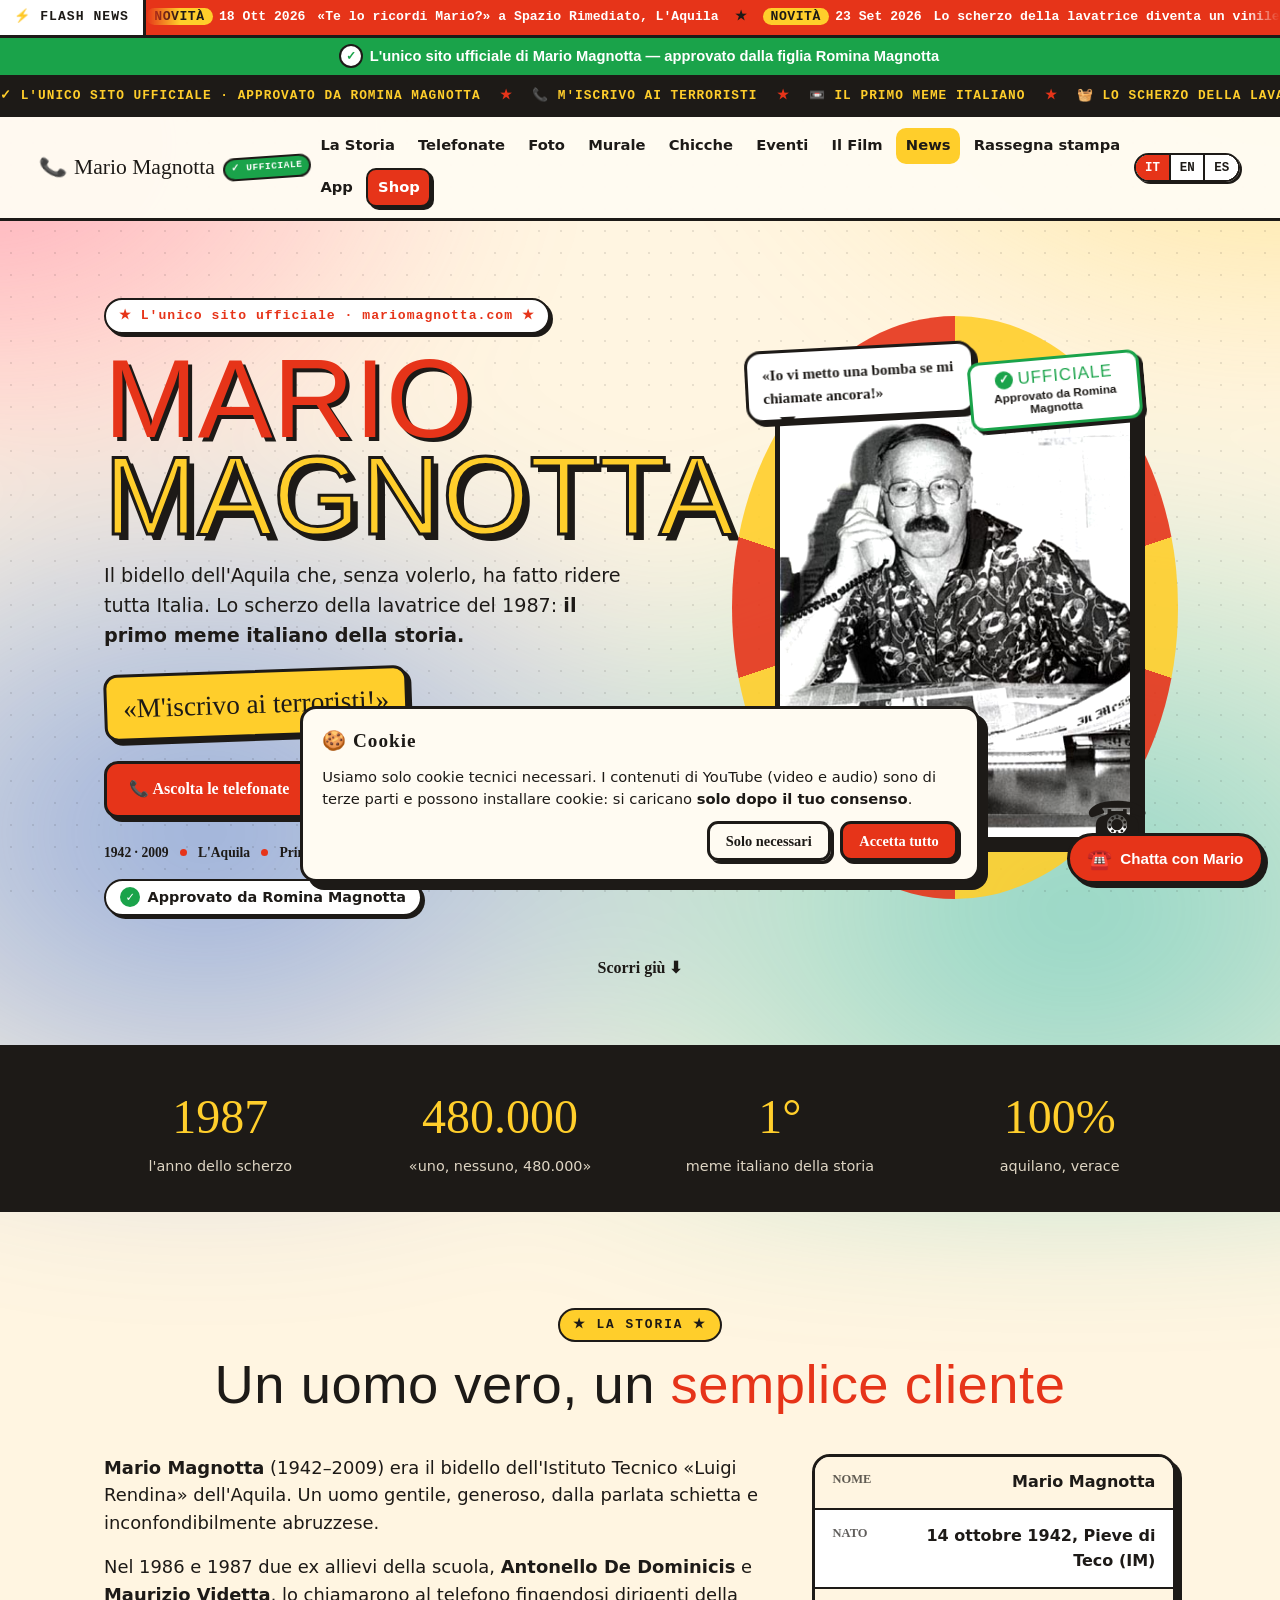
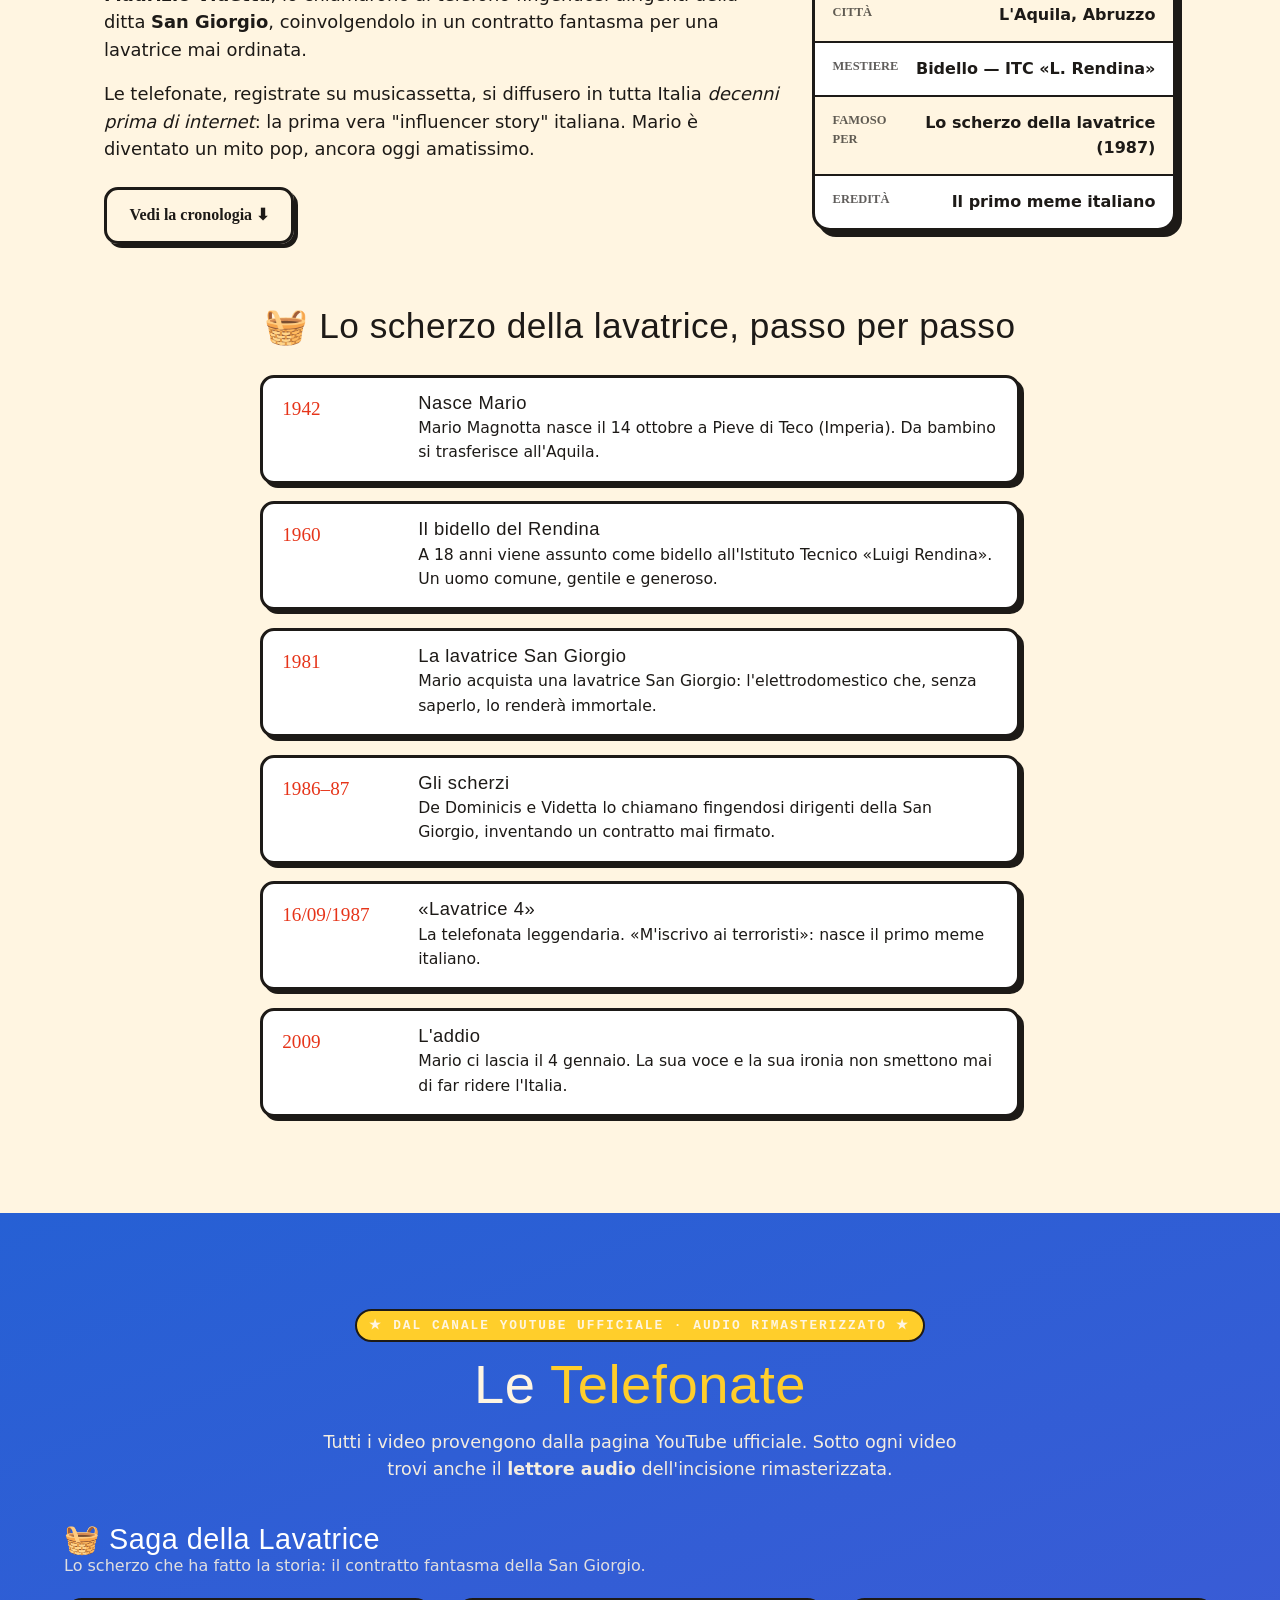
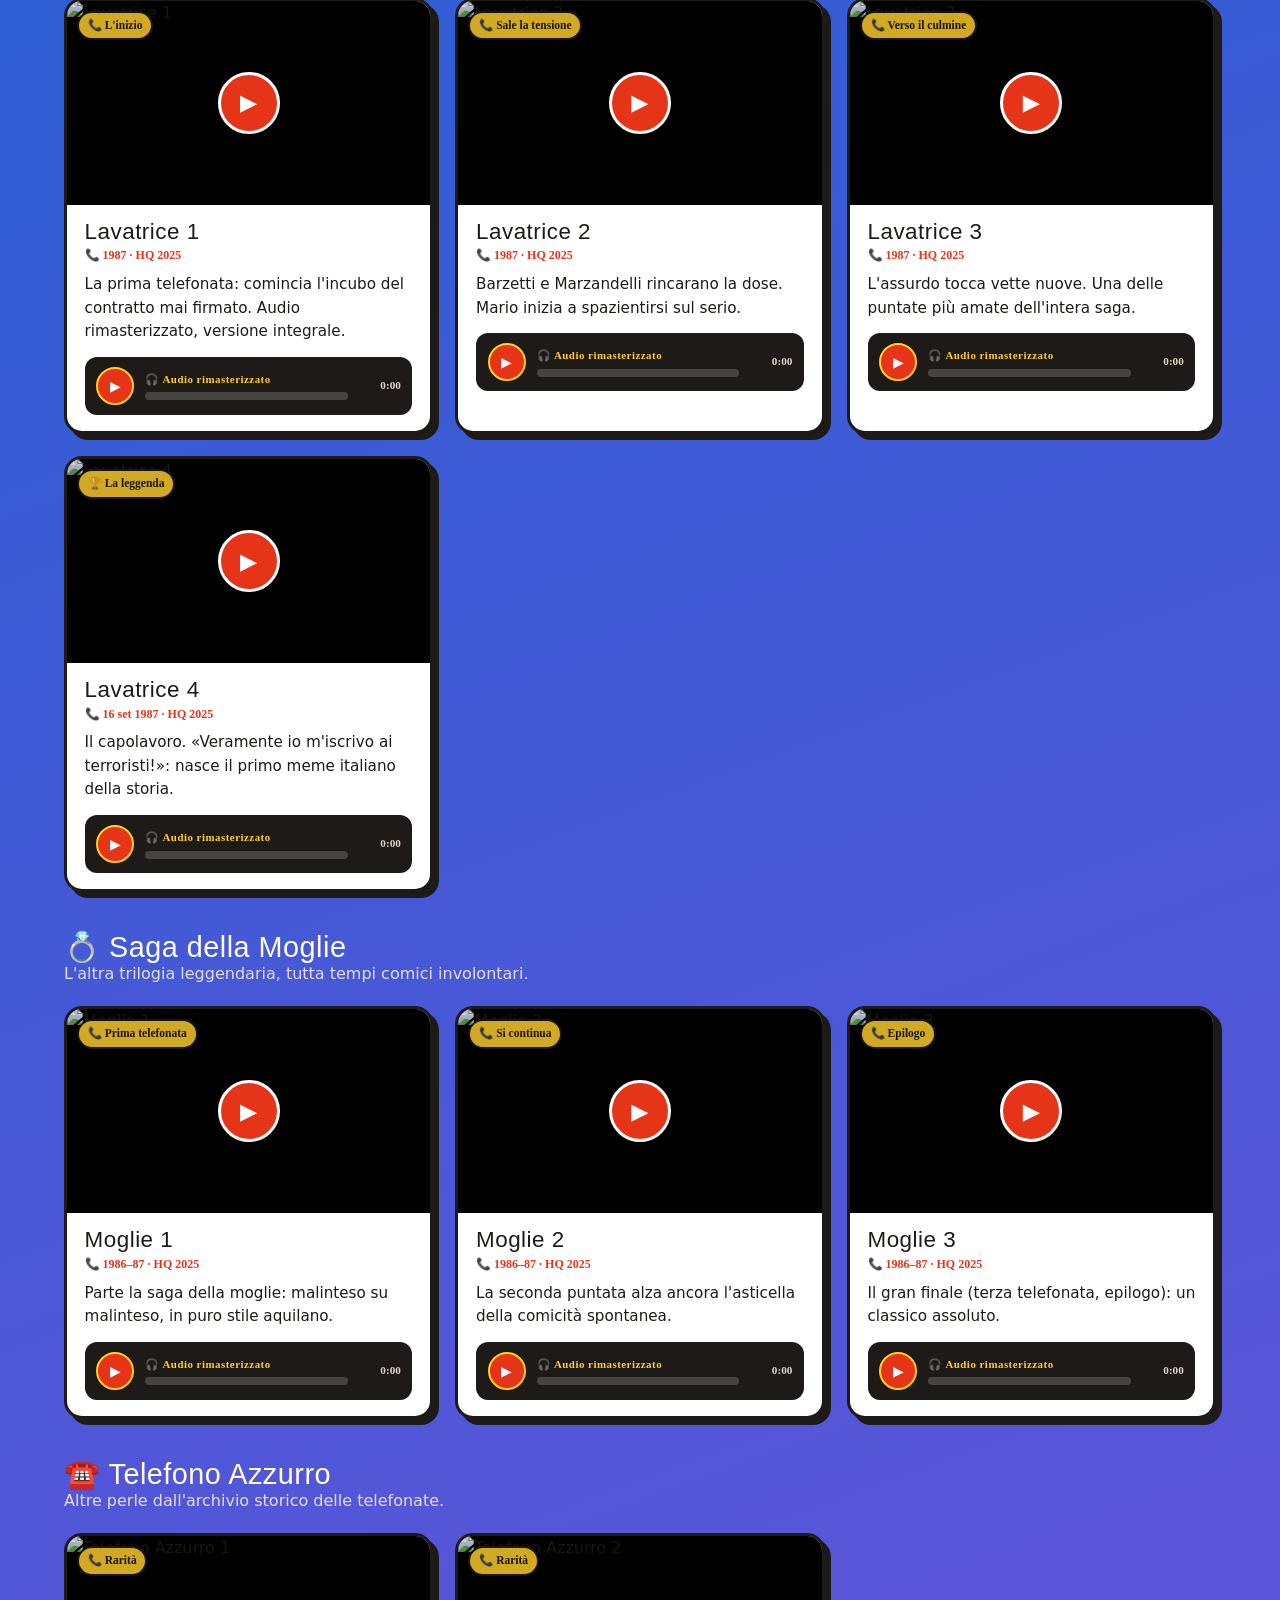
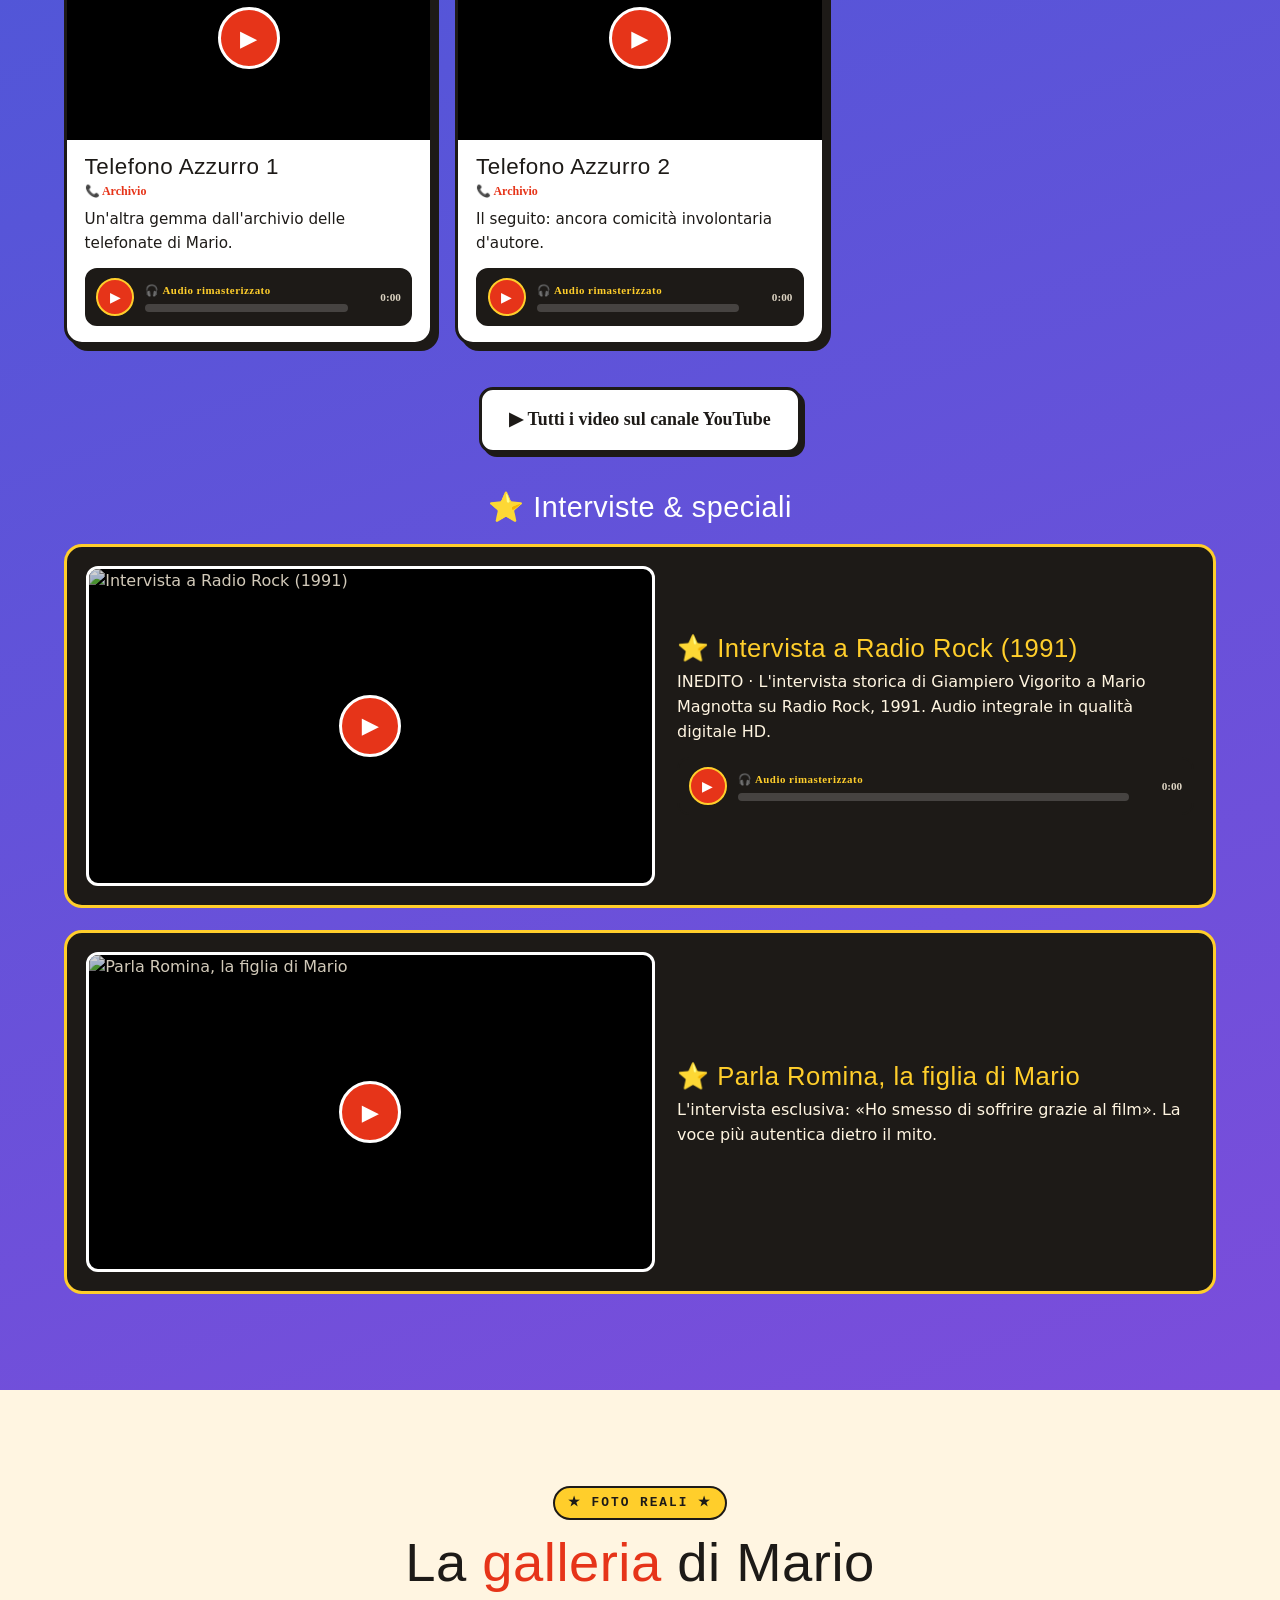
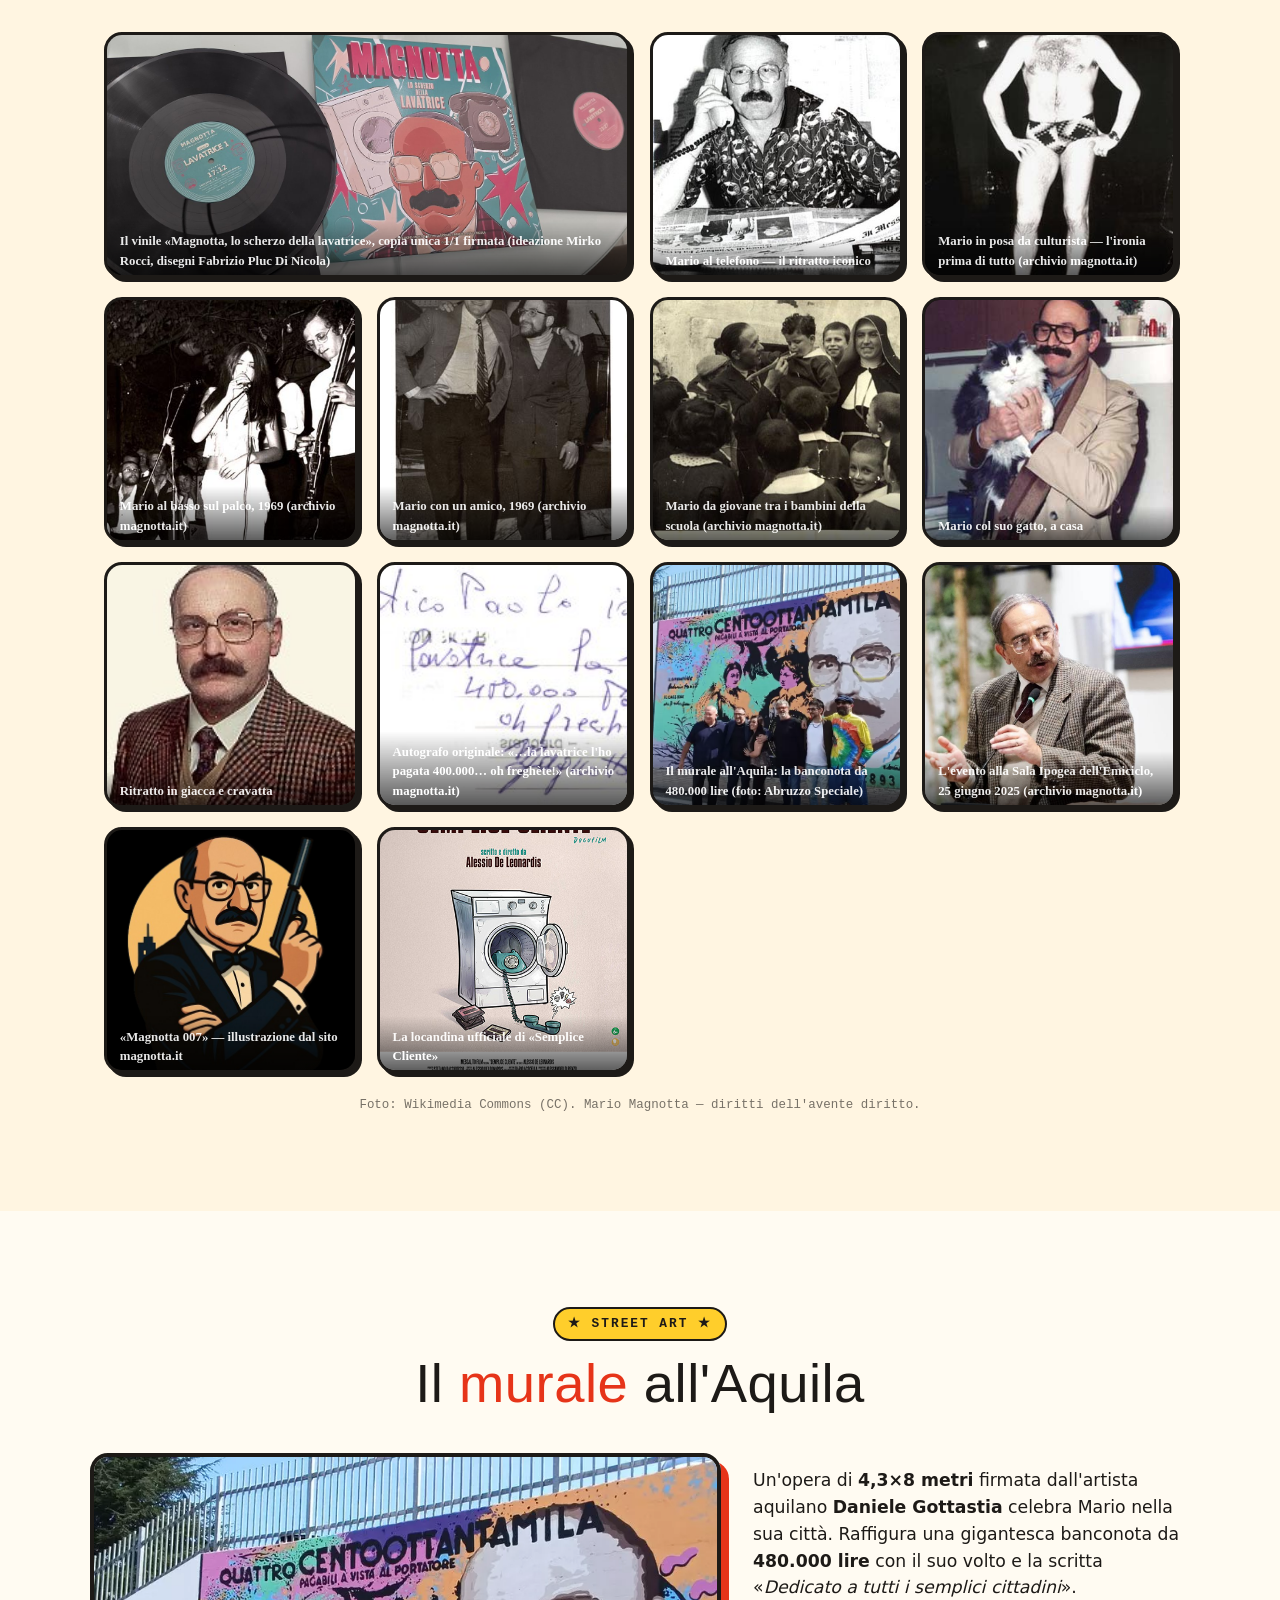
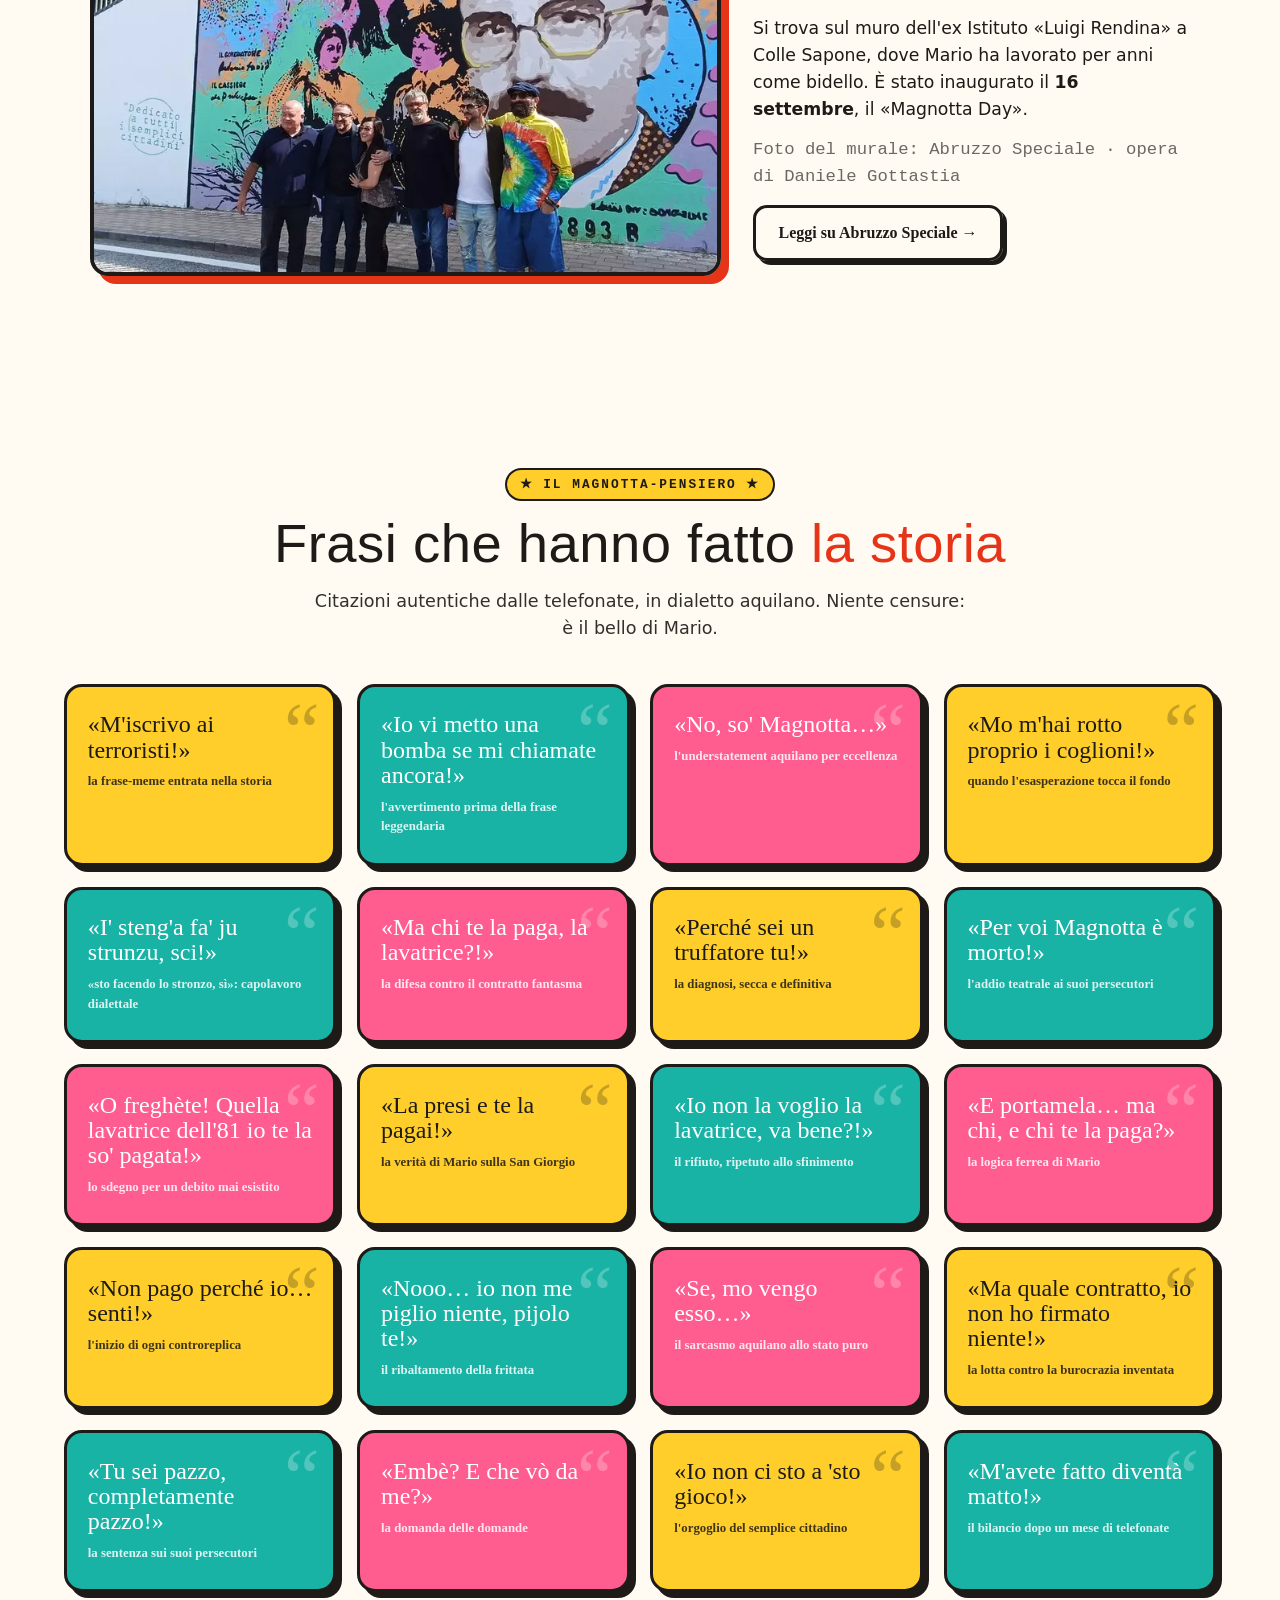
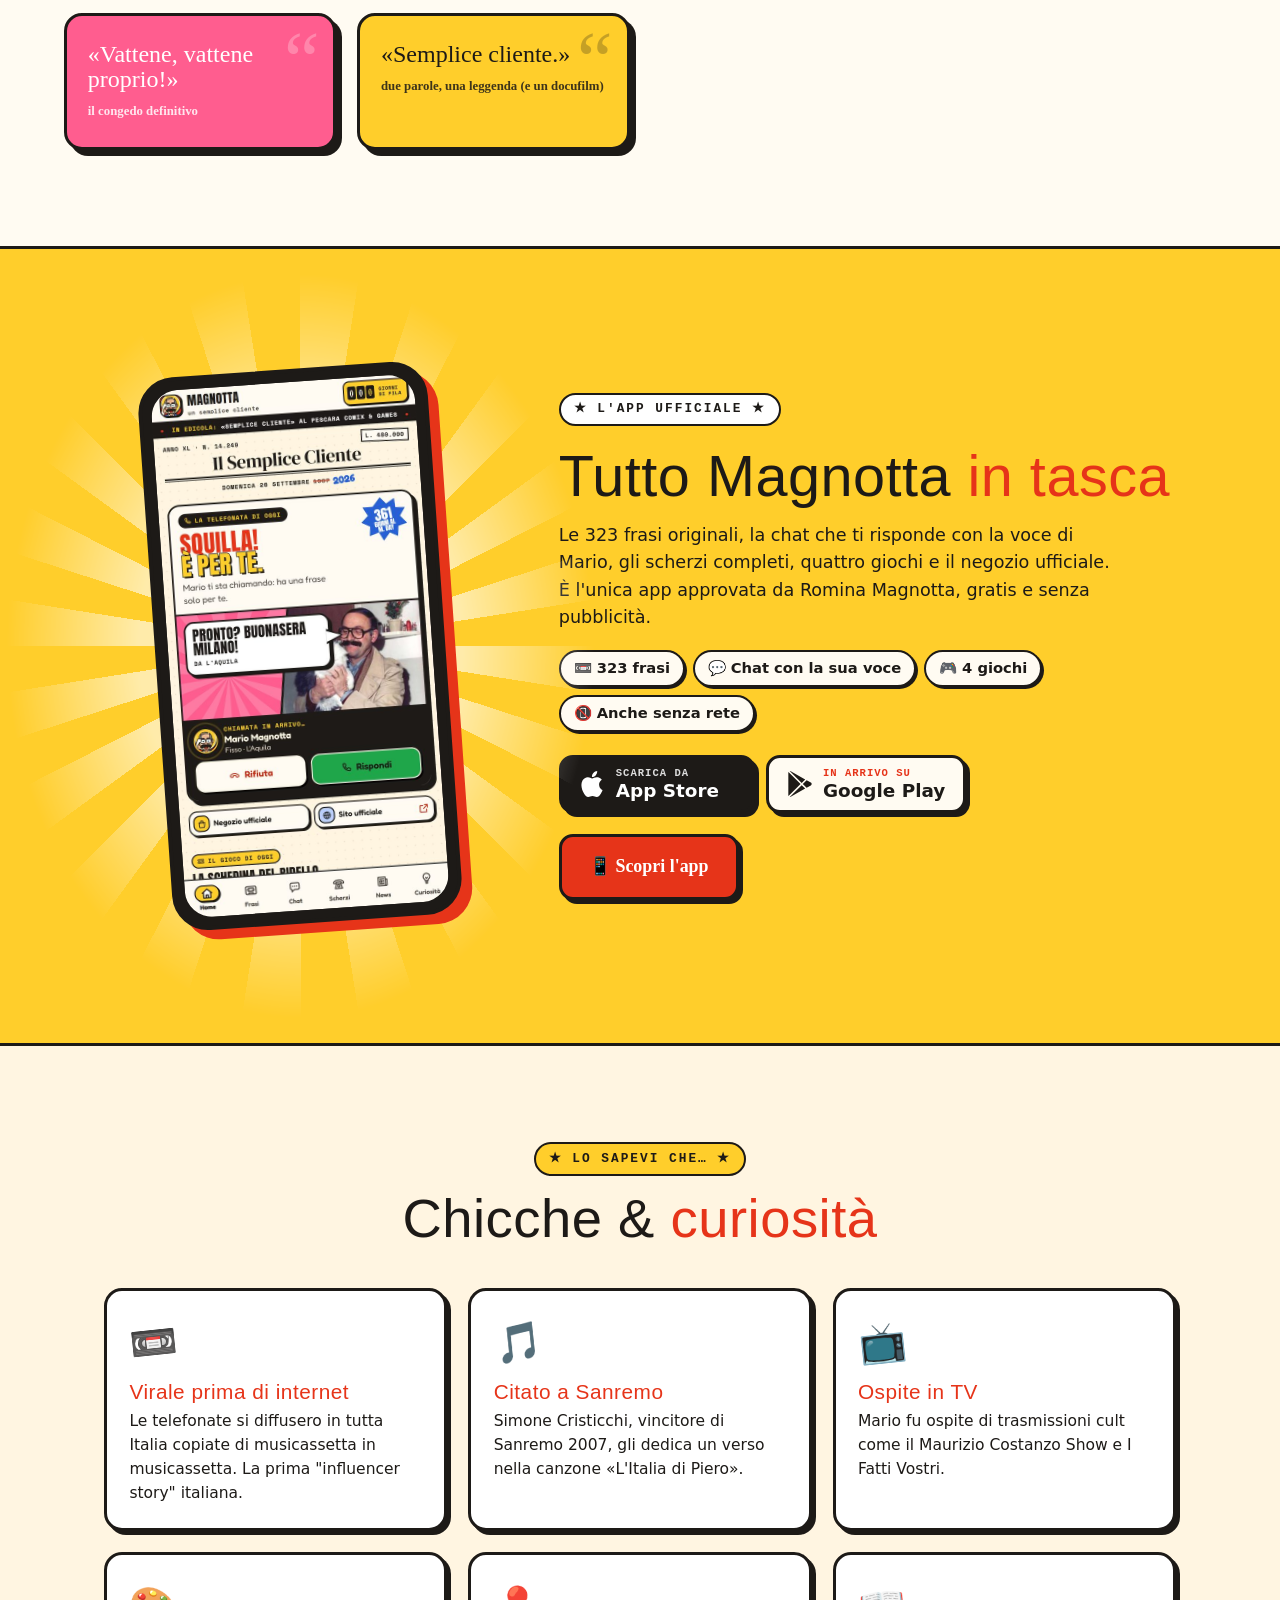
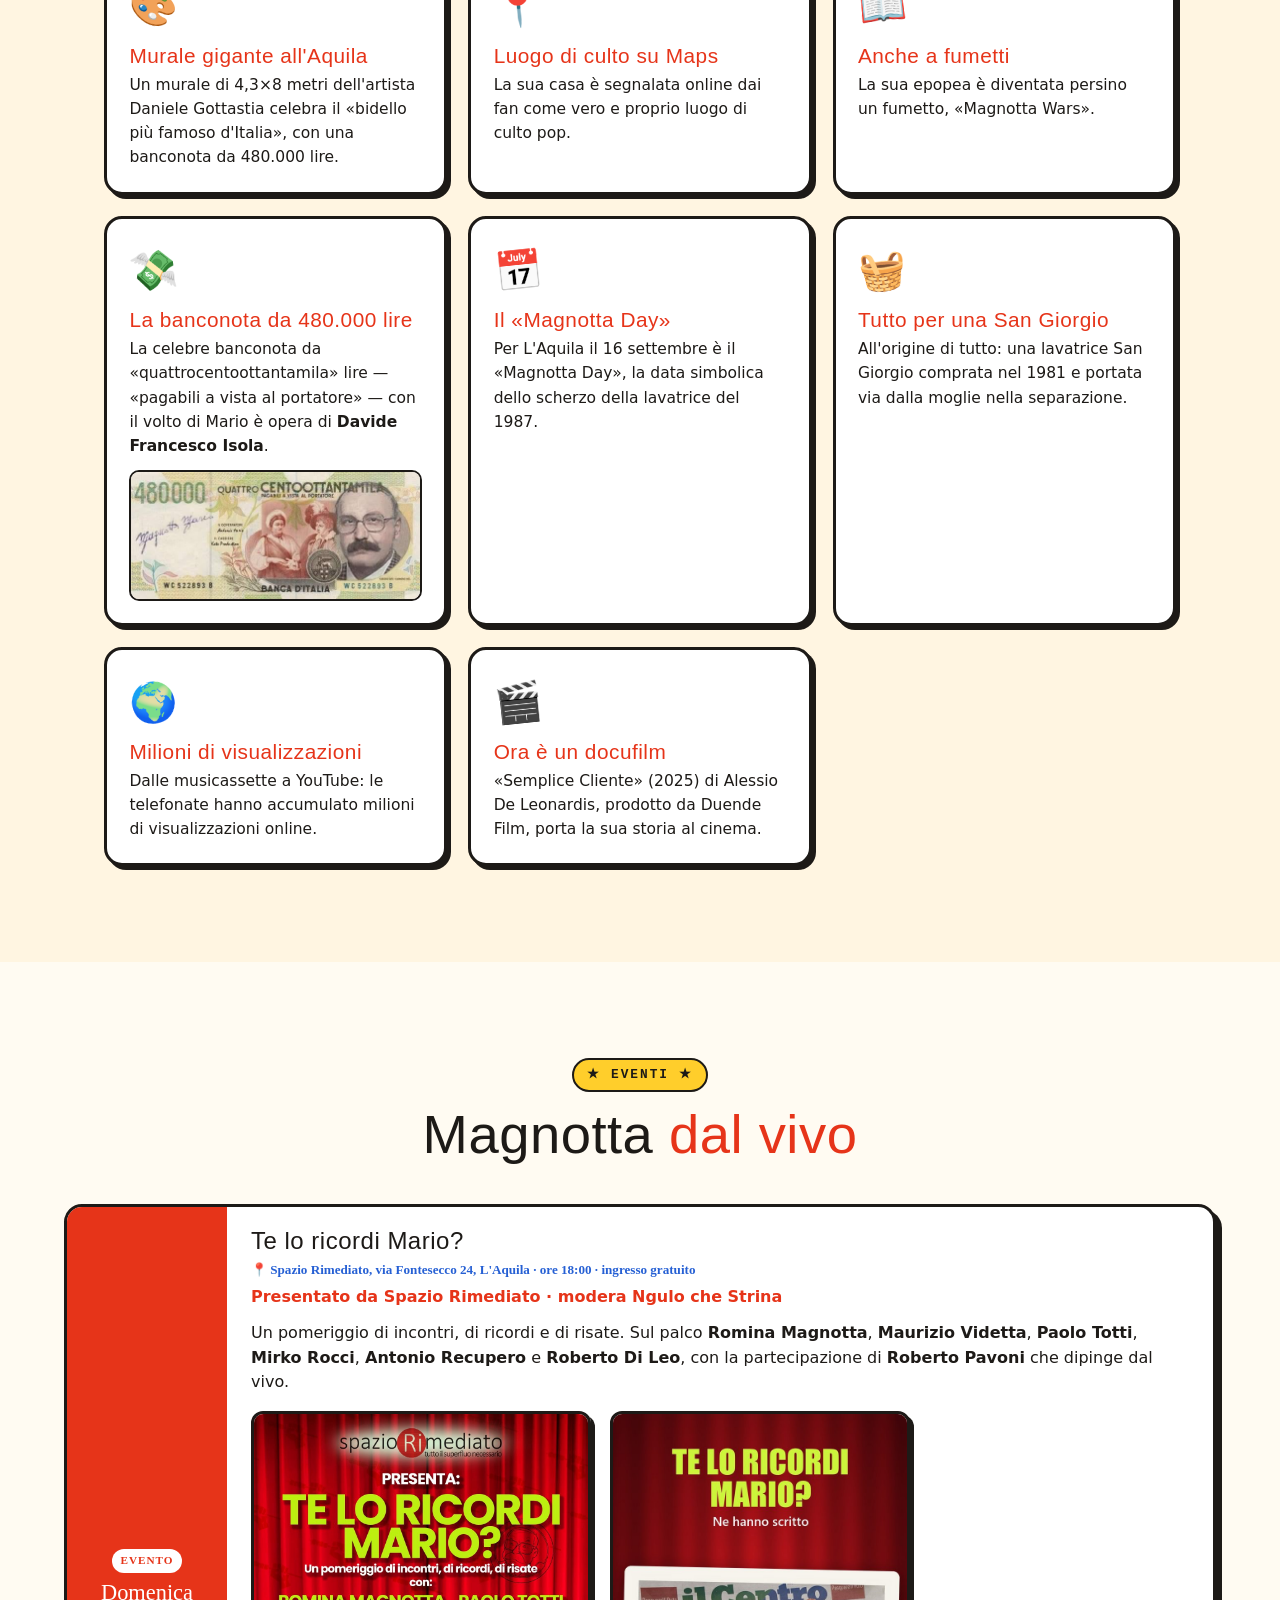
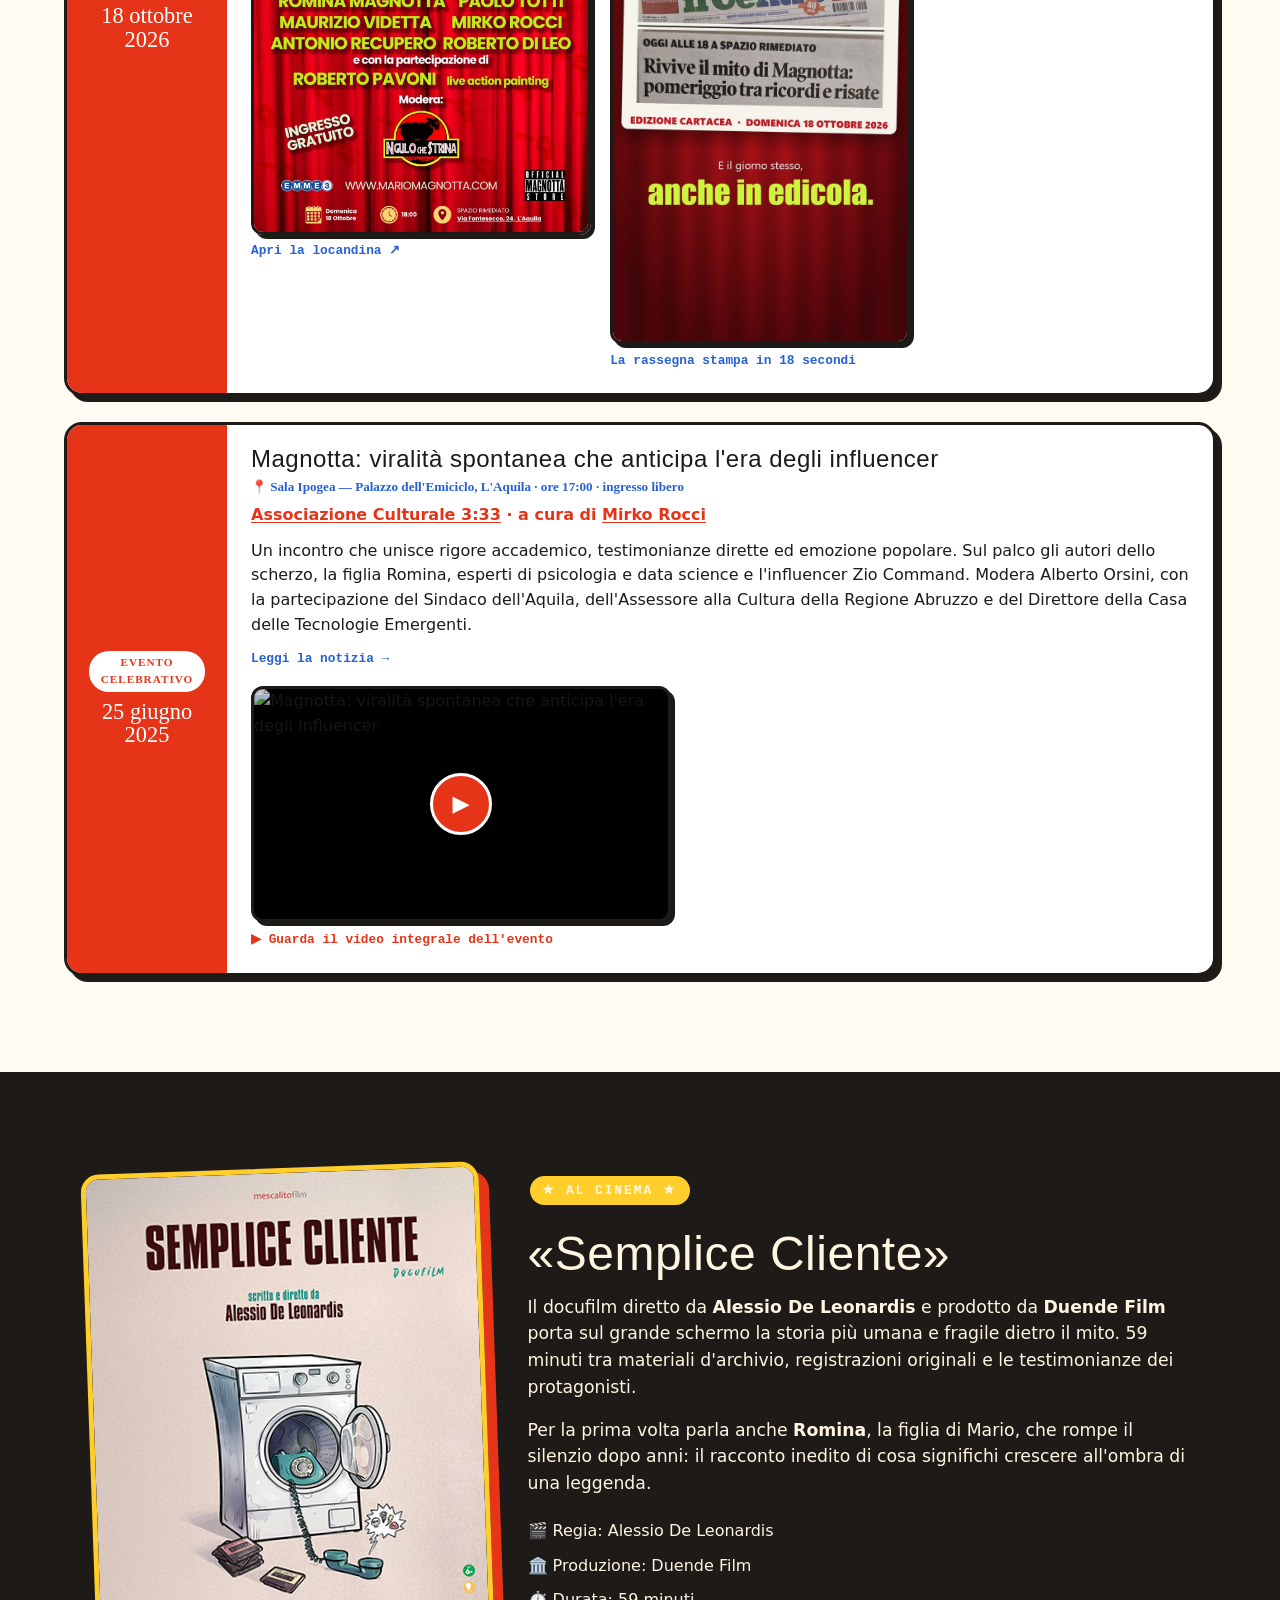
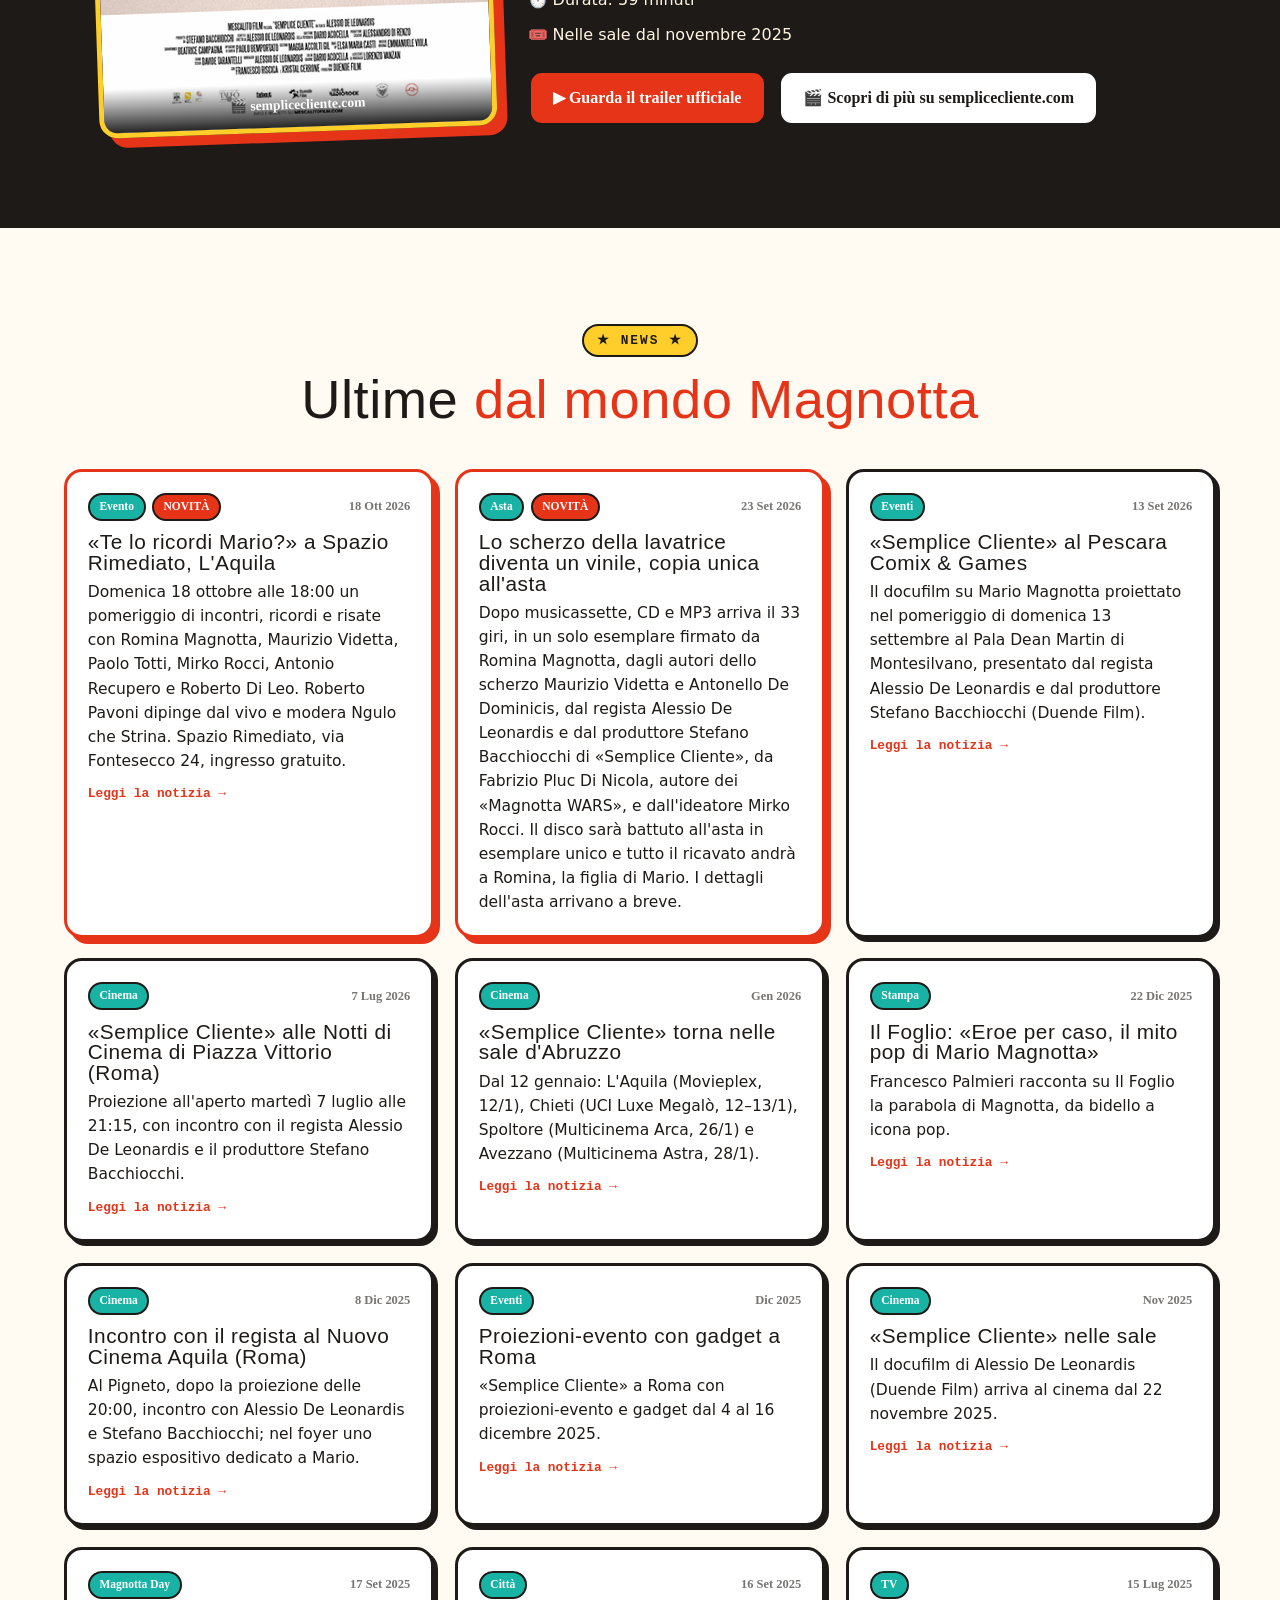
==== commit c8635dd9: "Pop-up «Mario è tornato»: compare a ogni visita, con la foto di Mirko Rocci e il vinile - data-sempr" ====
--- a/index.html
+++ b/index.html
@@ -38,7 +38,7 @@
 <link rel="preconnect" href="https://fonts.googleapis.com" />
 <link rel="preconnect" href="https://fonts.gstatic.com" crossorigin />
 <link href="https://fonts.googleapis.com/css2?family=Anton&family=Fredoka:wght@400;500;600;700&family=Space+Mono:wght@400;700&display=swap" rel="stylesheet" />
-<link rel="stylesheet" href="css/style.css?v=20261028" />
+<link rel="stylesheet" href="css/style.css?v=20261028b" />
 
 <!-- Structured data: JSON-LD -->
 <script type="application/ld+json">
@@ -689,14 +689,14 @@
   </div>
 </footer>
 
-<!-- POP-UP DI APERTURA: le novità di ottobre 2026. data-key = nome dell'annuncio (cambiandolo si ripresenta a tutti),
-     data-until = da quel momento non compare più -->
-<div id="promo" class="promo" role="dialog" aria-modal="true" aria-labelledby="promo-title" data-key="novita-ottobre-2026" data-until="2026-11-30T23:59:59+01:00" hidden>
+<!-- POP-UP DI APERTURA: le novità di ottobre 2026. data-sempre="1" = compare a ogni visita (per tornare a mostrarlo
+     una volta sola basta togliere l'attributo); data-until (facoltativo) = da quel momento non compare più -->
+<div id="promo" class="promo" role="dialog" aria-modal="true" aria-labelledby="promo-title" data-key="novita-ottobre-2026" data-sempre="1" hidden>
   <div class="promo-card promo-news">
     <button class="promo-x" id="promo-x" aria-label="Chiudi">&#10005;</button>
     <div class="pn-media">
-      <video class="pn-reel" src="assets/video/rassegna-te-lo-ricordi-mario.mp4?v=20261024" poster="assets/video/rassegna-te-lo-ricordi-mario.jpg?v=20261024" muted loop playsinline preload="none" aria-hidden="true"></video>
-      <img class="pn-banner" src="assets/img/vinile-magnotta.jpg" alt="Il vinile «Magnotta, lo scherzo della lavatrice», copia unica" width="1600" height="651" />
+      <video class="pn-reel" src="assets/video/rassegna-te-lo-ricordi-mario.mp4?v=20261024" poster="assets/video/rassegna-te-lo-ricordi-mario.jpg?v=20261024" muted playsinline preload="none" aria-hidden="true"></video>
+      <img class="pn-foto" src="assets/img/mirko-vinile.jpg" alt="Mirko Rocci mostra il vinile «Magnotta, lo scherzo della lavatrice» durante «Te lo ricordi Mario?»" width="900" height="1200" />
     </div>
     <div class="promo-body pn-body">
       <span class="promo-badge" data-i18n="flash.hot">Novità</span>
@@ -742,11 +742,11 @@
 <!-- hidden host for YouTube audio players -->
 <div id="yt-audio-host" aria-hidden="true" style="position:fixed;width:1px;height:1px;left:-9999px;top:-9999px;overflow:hidden"></div>
 
-<script src="js/contenuti.js?v=20261028"></script>
-<script src="js/chat-quotes.js?v=20261028"></script>
-<script src="js/data.js?v=20261028"></script>
-<script src="js/main.js?v=20261028"></script>
-<script src="js/chatbot.js?v=20261028"></script>
+<script src="js/contenuti.js?v=20261028b"></script>
+<script src="js/chat-quotes.js?v=20261028b"></script>
+<script src="js/data.js?v=20261028b"></script>
+<script src="js/main.js?v=20261028b"></script>
+<script src="js/chatbot.js?v=20261028b"></script>
 
 <!-- Cloudflare Web Analytics — statistiche di navigazione anonime e aggregate, SENZA cookie (nessun consenso richiesto). Dati e grafico visite: dashboard Cloudflare › Analytics & Logs › Web Analytics. -->
 <script>
--- a/css/style.css
+++ b/css/style.css
@@ -800,9 +800,10 @@
 
 /* Pop-up delle novità: reel a sinistra su schermi larghi, foto del vinile in testa sul telefono */
 .promo-news{overflow-x:hidden;width:min(860px,100%);display:grid;grid-template-columns:minmax(0,300px) minmax(0,1fr);border-color:var(--ink);box-shadow:10px 10px 0 var(--red)}
-.pn-media{background:#2a0406;border-right:4px solid var(--ink);display:flex}
+.pn-media{position:relative;background:#2a0406;border-right:4px solid var(--ink);display:flex;min-height:460px}
+.pn-foto{position:absolute;inset:0;width:100%;height:100%;object-fit:cover;object-position:50% 40%;transition:opacity .9s ease}
+.pn-foto.off{opacity:0}
 .pn-reel{display:block;width:100%;height:100%;max-height:88vh;object-fit:cover}
-.pn-banner{display:none}
 .pn-body{text-align:left;display:flex;flex-direction:column;justify-content:center;padding:1.6rem 1.6rem 1.3rem}
 .pn-body .promo-badge{align-self:flex-start;animation:pnPulse 1.8s ease-in-out infinite}
 @keyframes pnPulse{0%,100%{transform:scale(1)}50%{transform:scale(1.08)}}
@@ -817,8 +818,14 @@
 @media (max-width:700px){
   .promo-news{display:block}
   .pn-media{border-right:0;border-bottom:4px solid var(--ink)}
+  .pn-media{min-height:0}
   .pn-reel{display:none}
-  .pn-banner{display:block;width:100%;height:auto;aspect-ratio:1600/651;object-fit:cover}
+  .pn-foto{position:static;display:block;width:100%;height:auto;aspect-ratio:4/3;object-position:50% 49%}
+  /* sul telefono i pulsanti salgono sotto il titolo, così si vedono senza scorrere */
+  .pn-body .promo-badge{order:1}.promo-news h3{order:2}.pn-sub{display:none}
+  .pn-body .promo-actions{order:3;margin-bottom:.8rem}
+  .pn-list{order:4}.pn-close{order:5}
+  .pn-foto{max-height:34vh}
   .pn-body{padding:1rem 1rem .9rem}
   .pn-list{gap:.4rem;margin-bottom:.8rem}
   .pn-list li{font-size:.85rem;padding:.4rem .55rem}
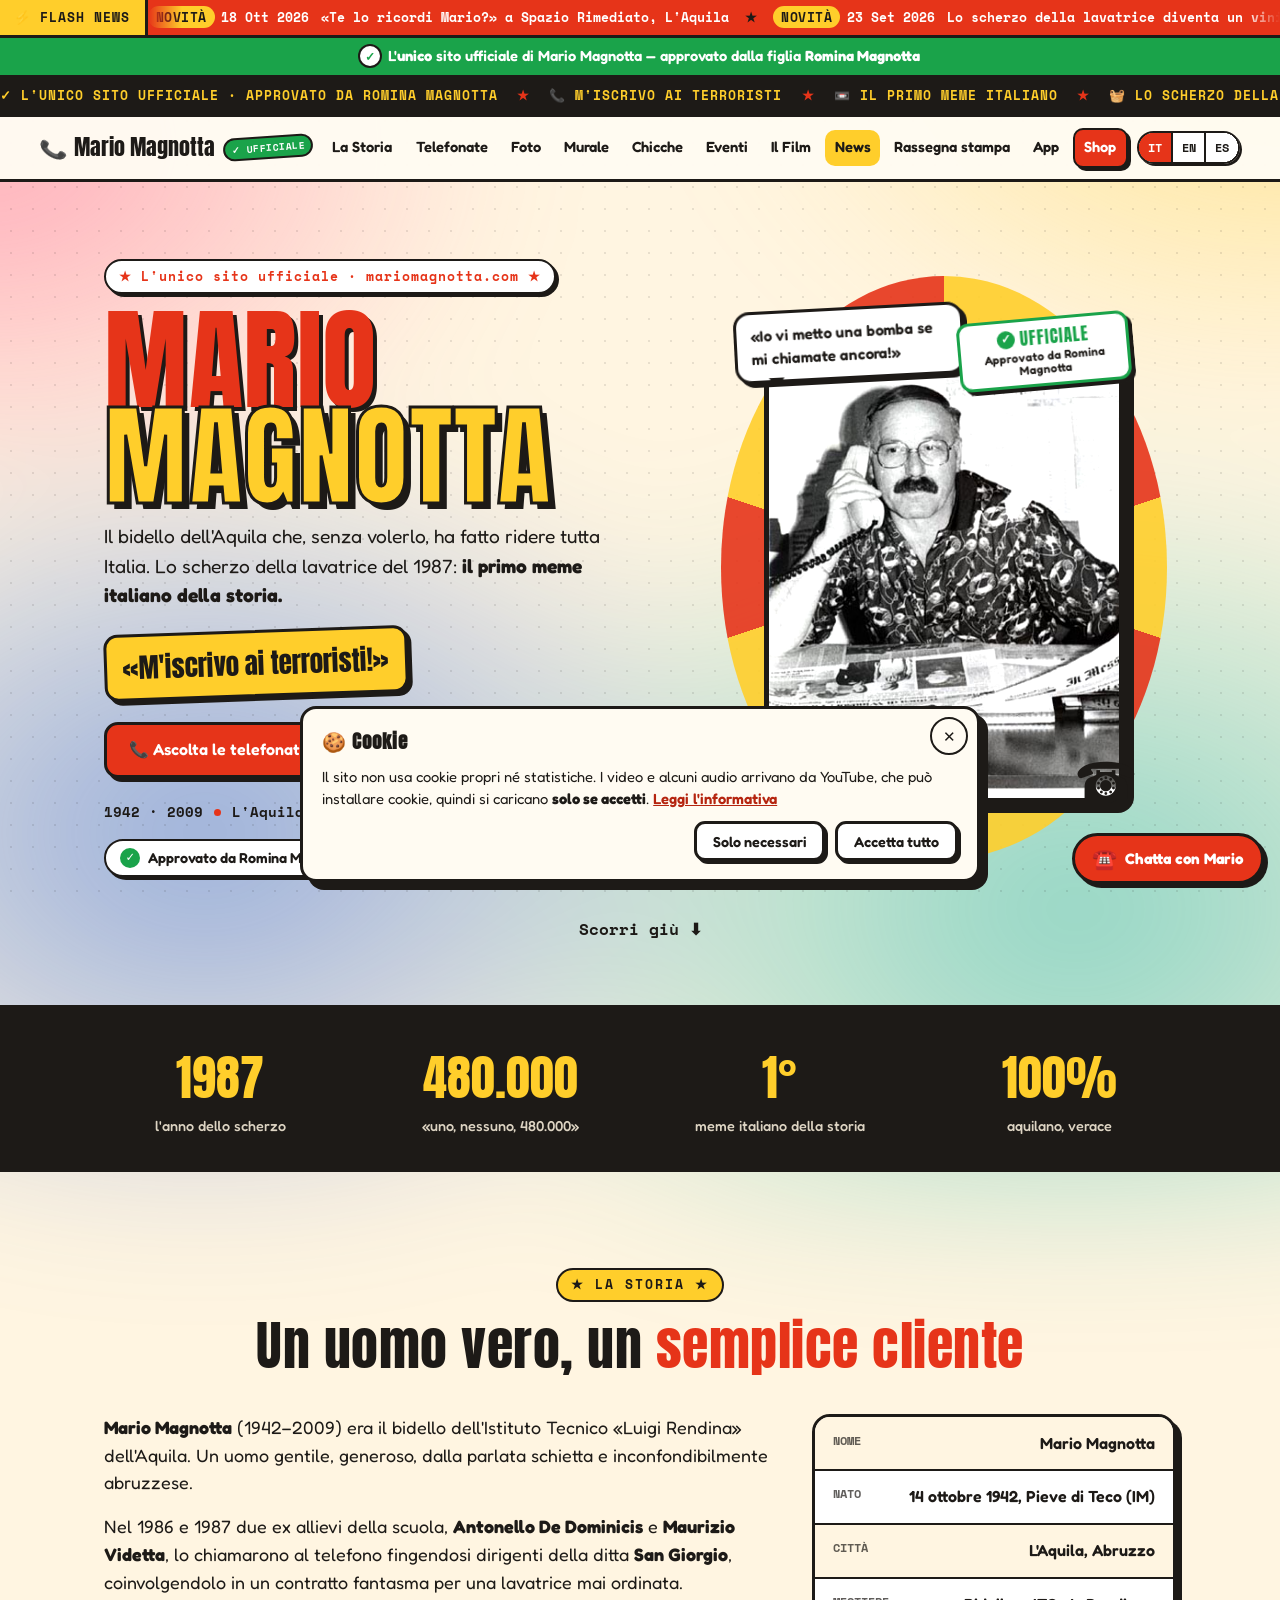
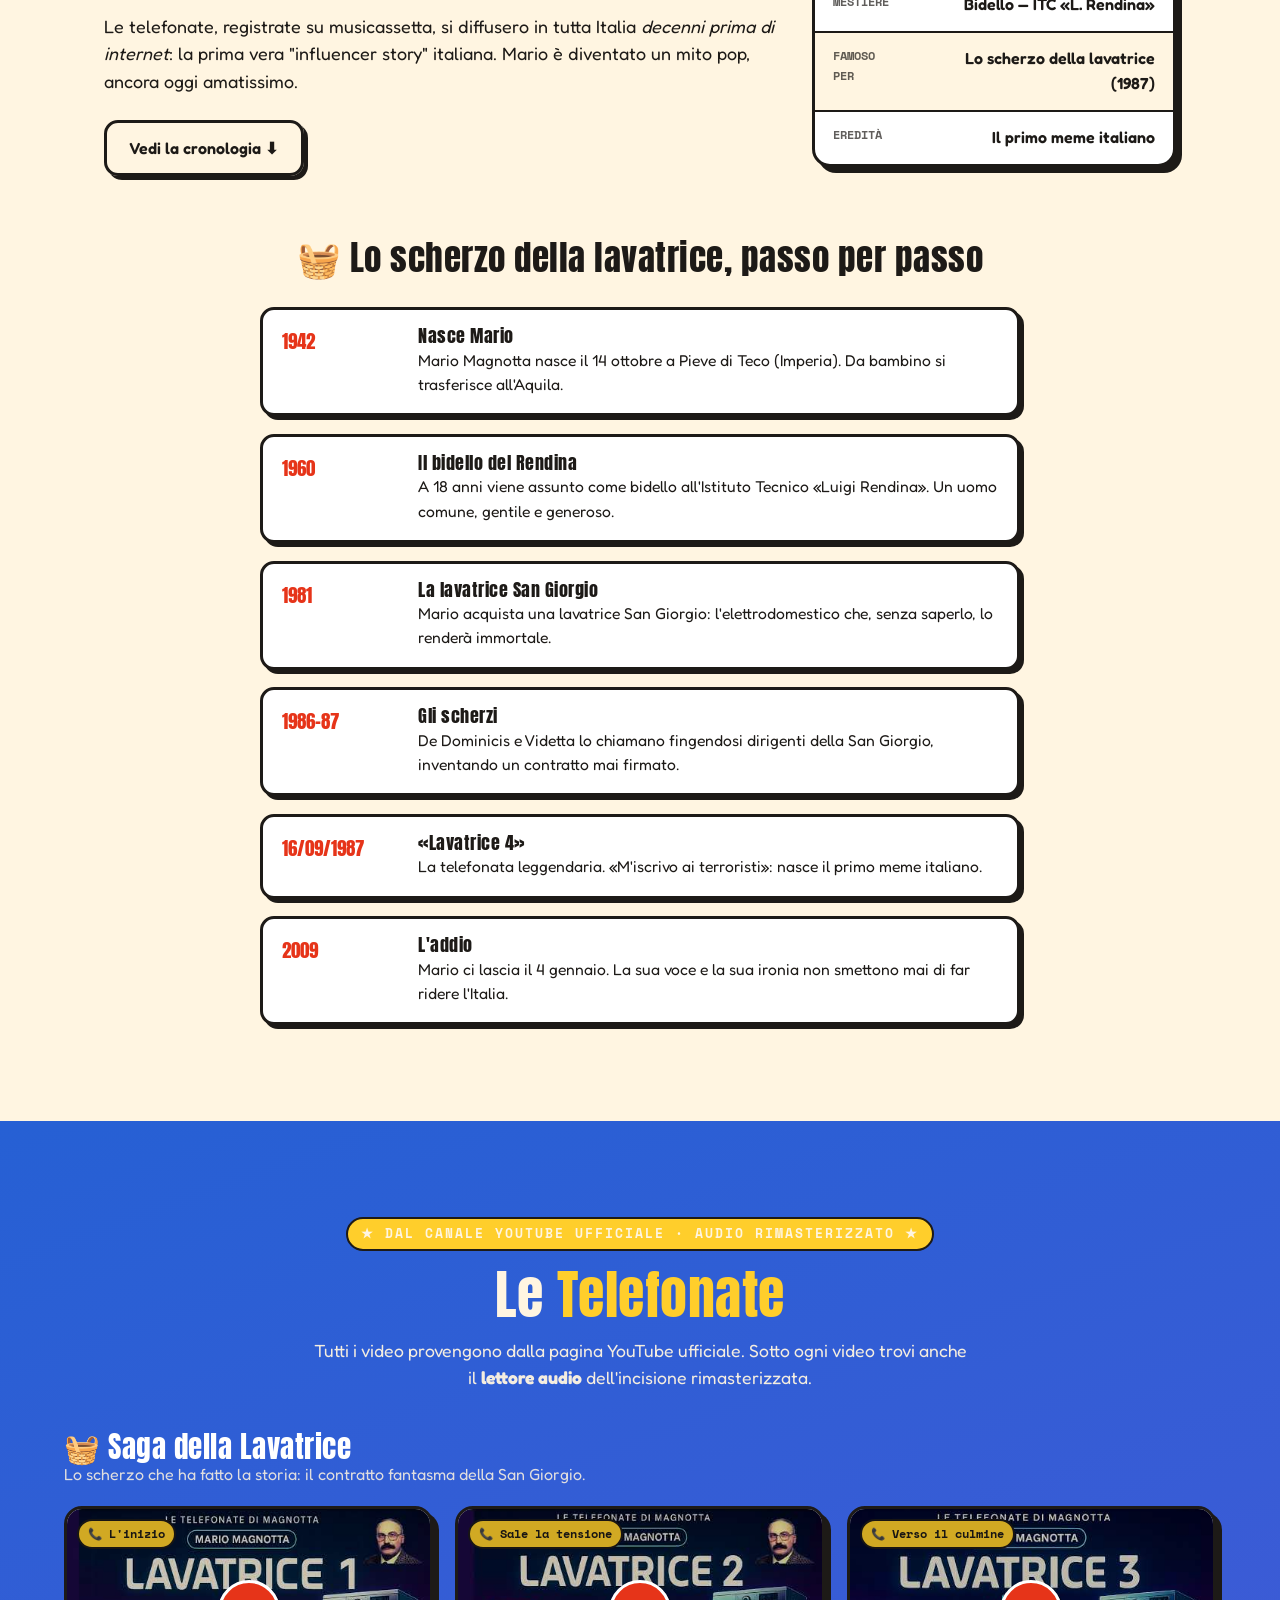
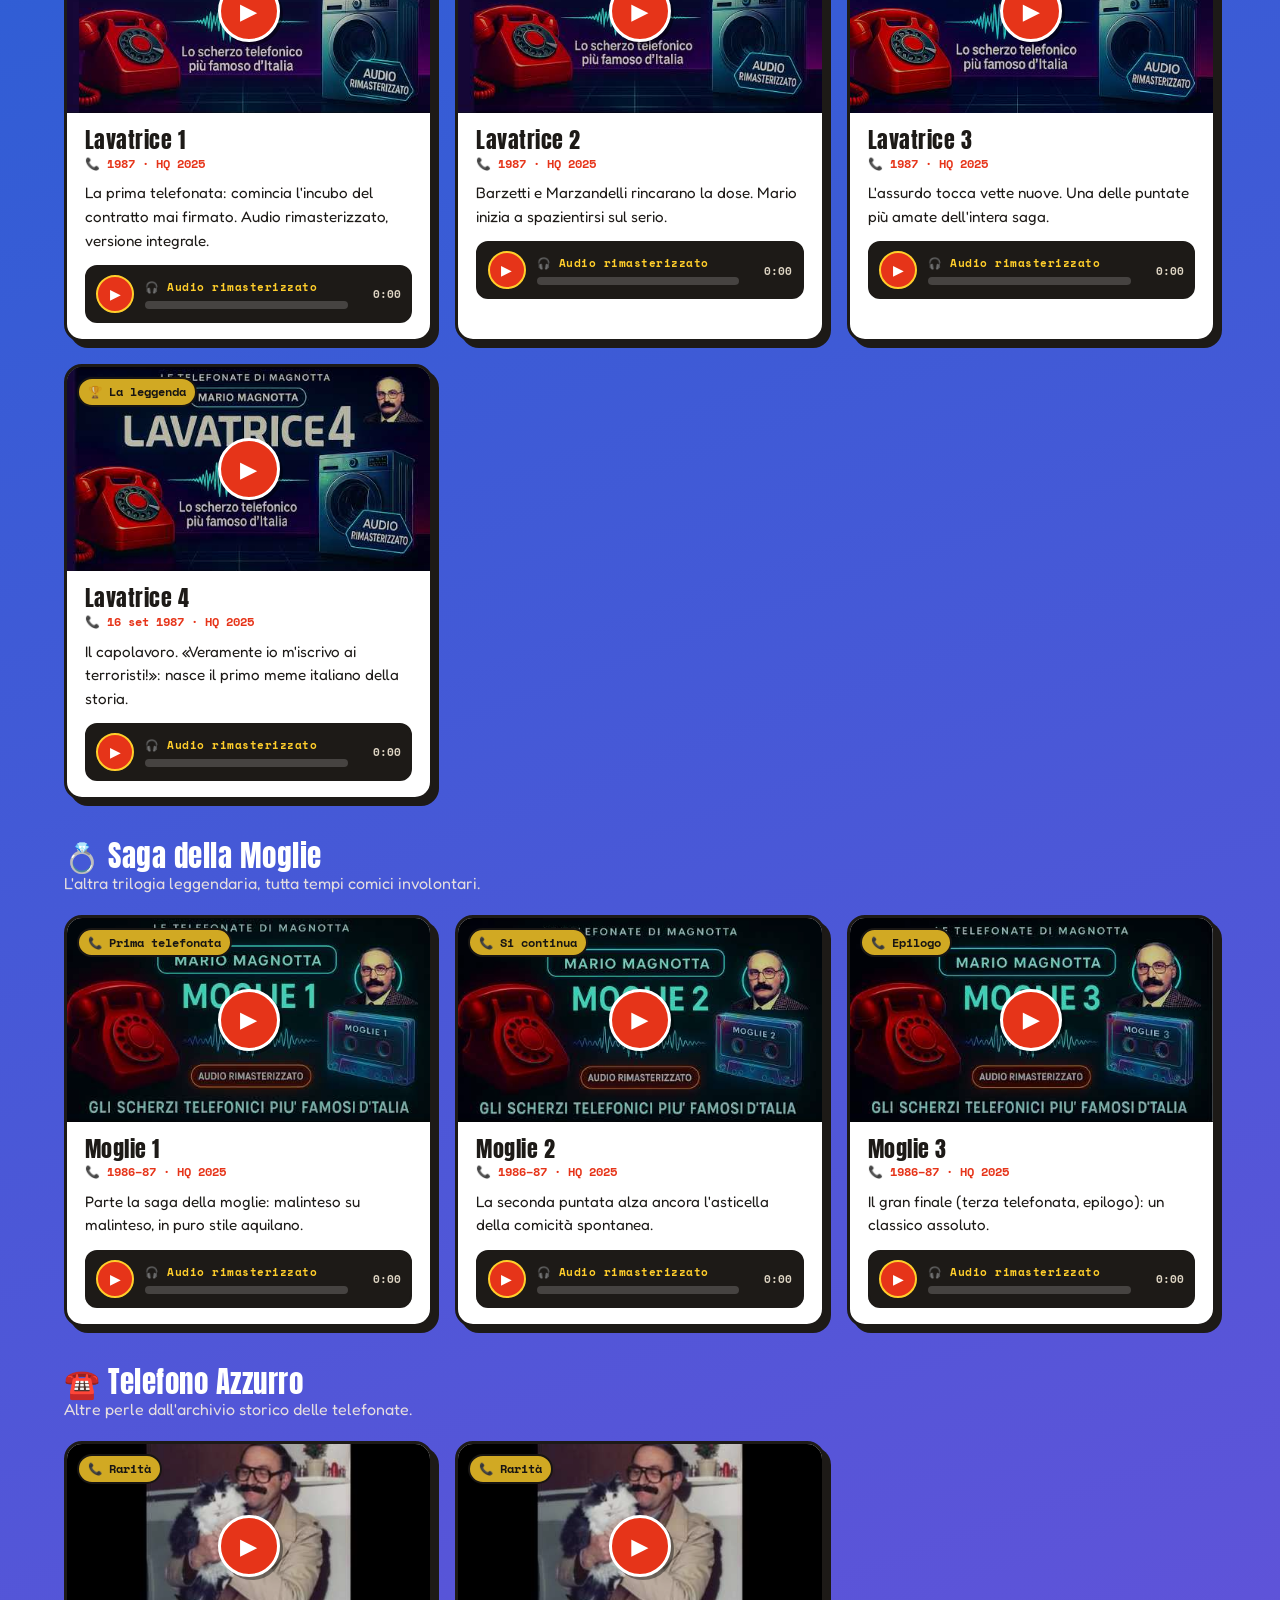
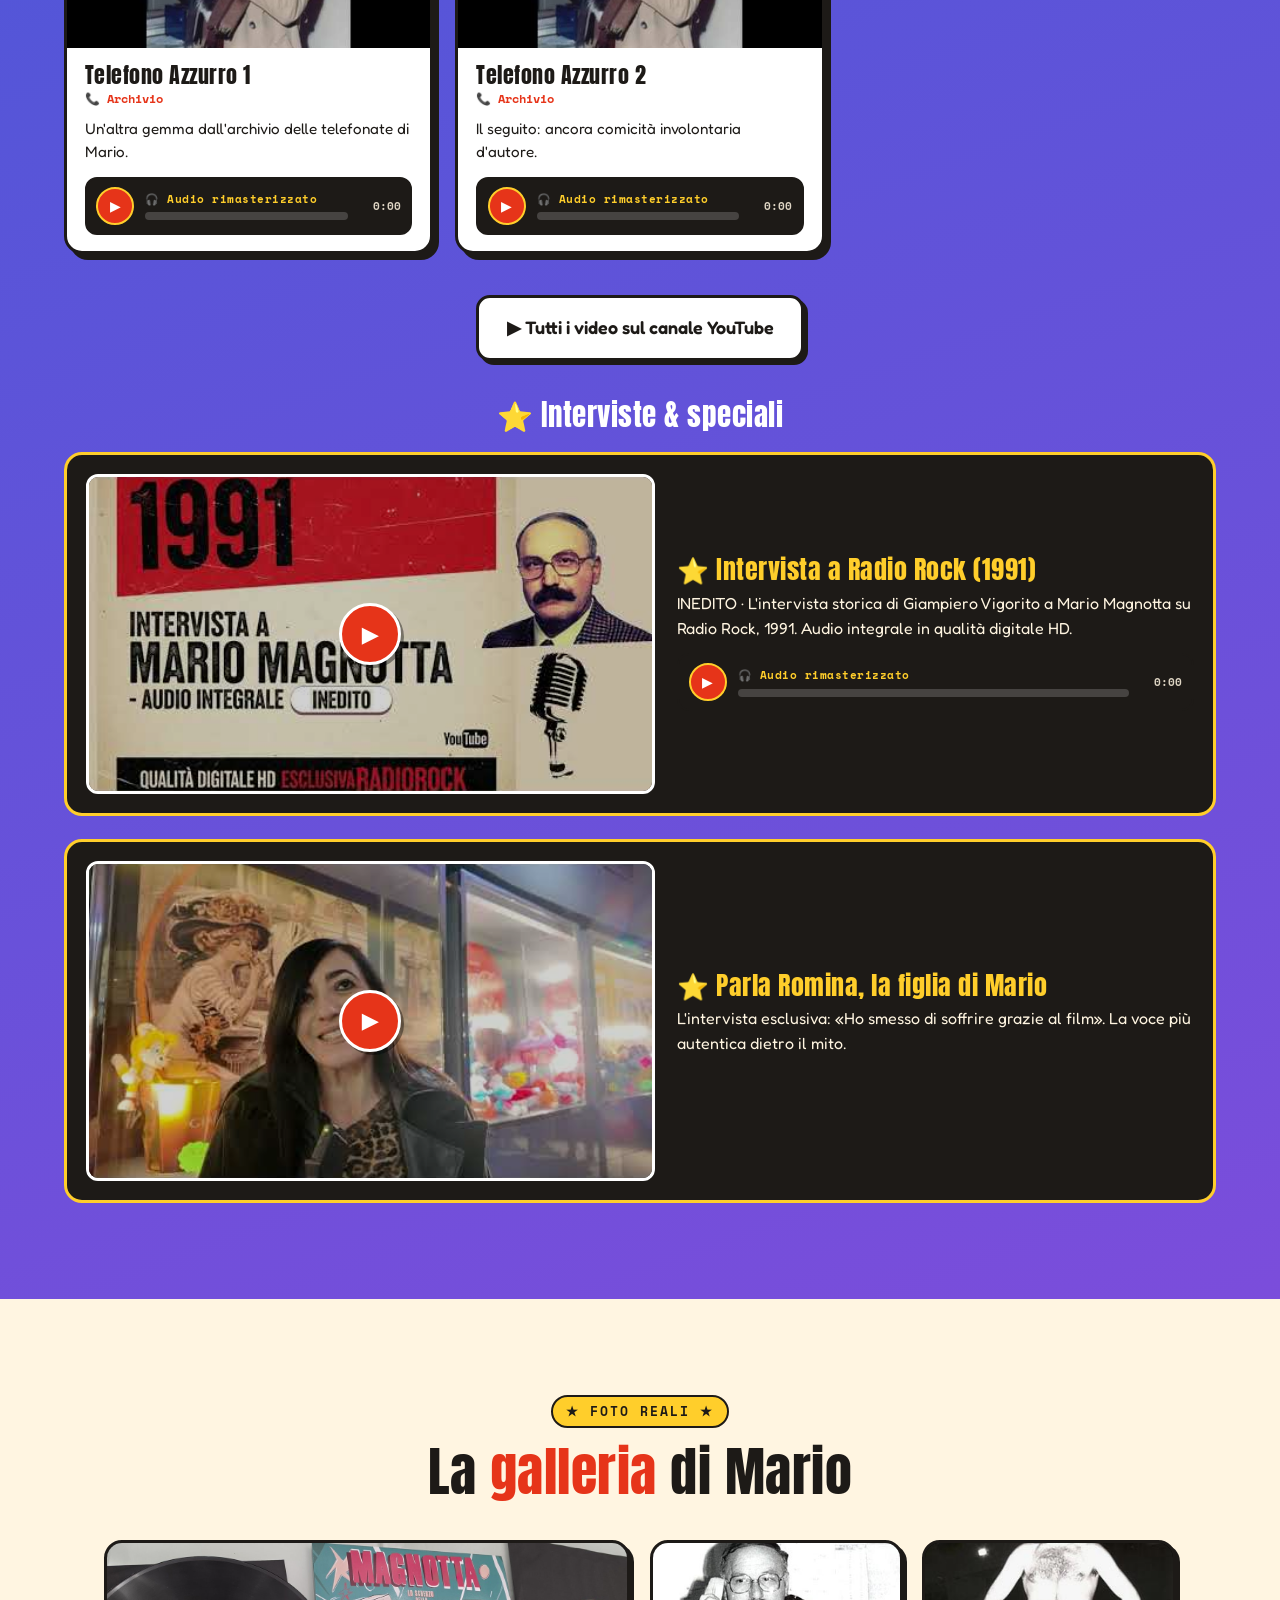
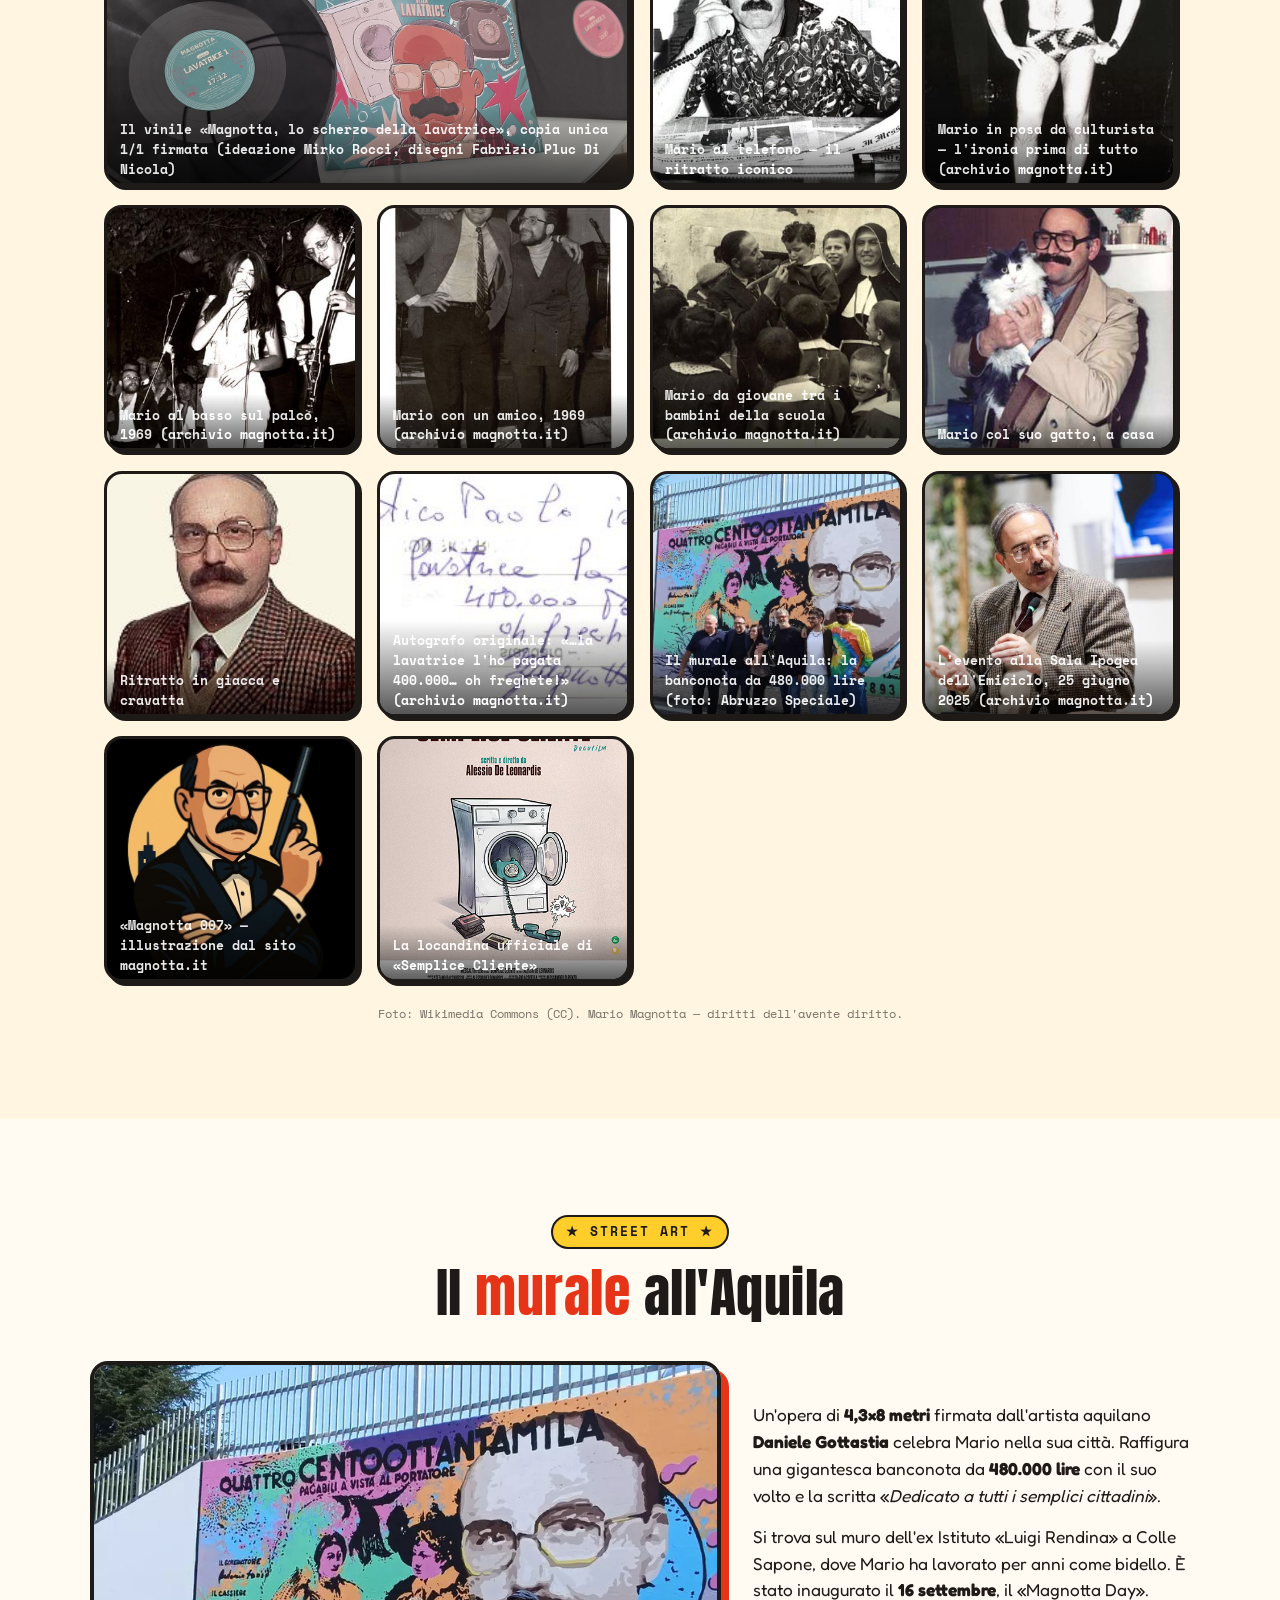
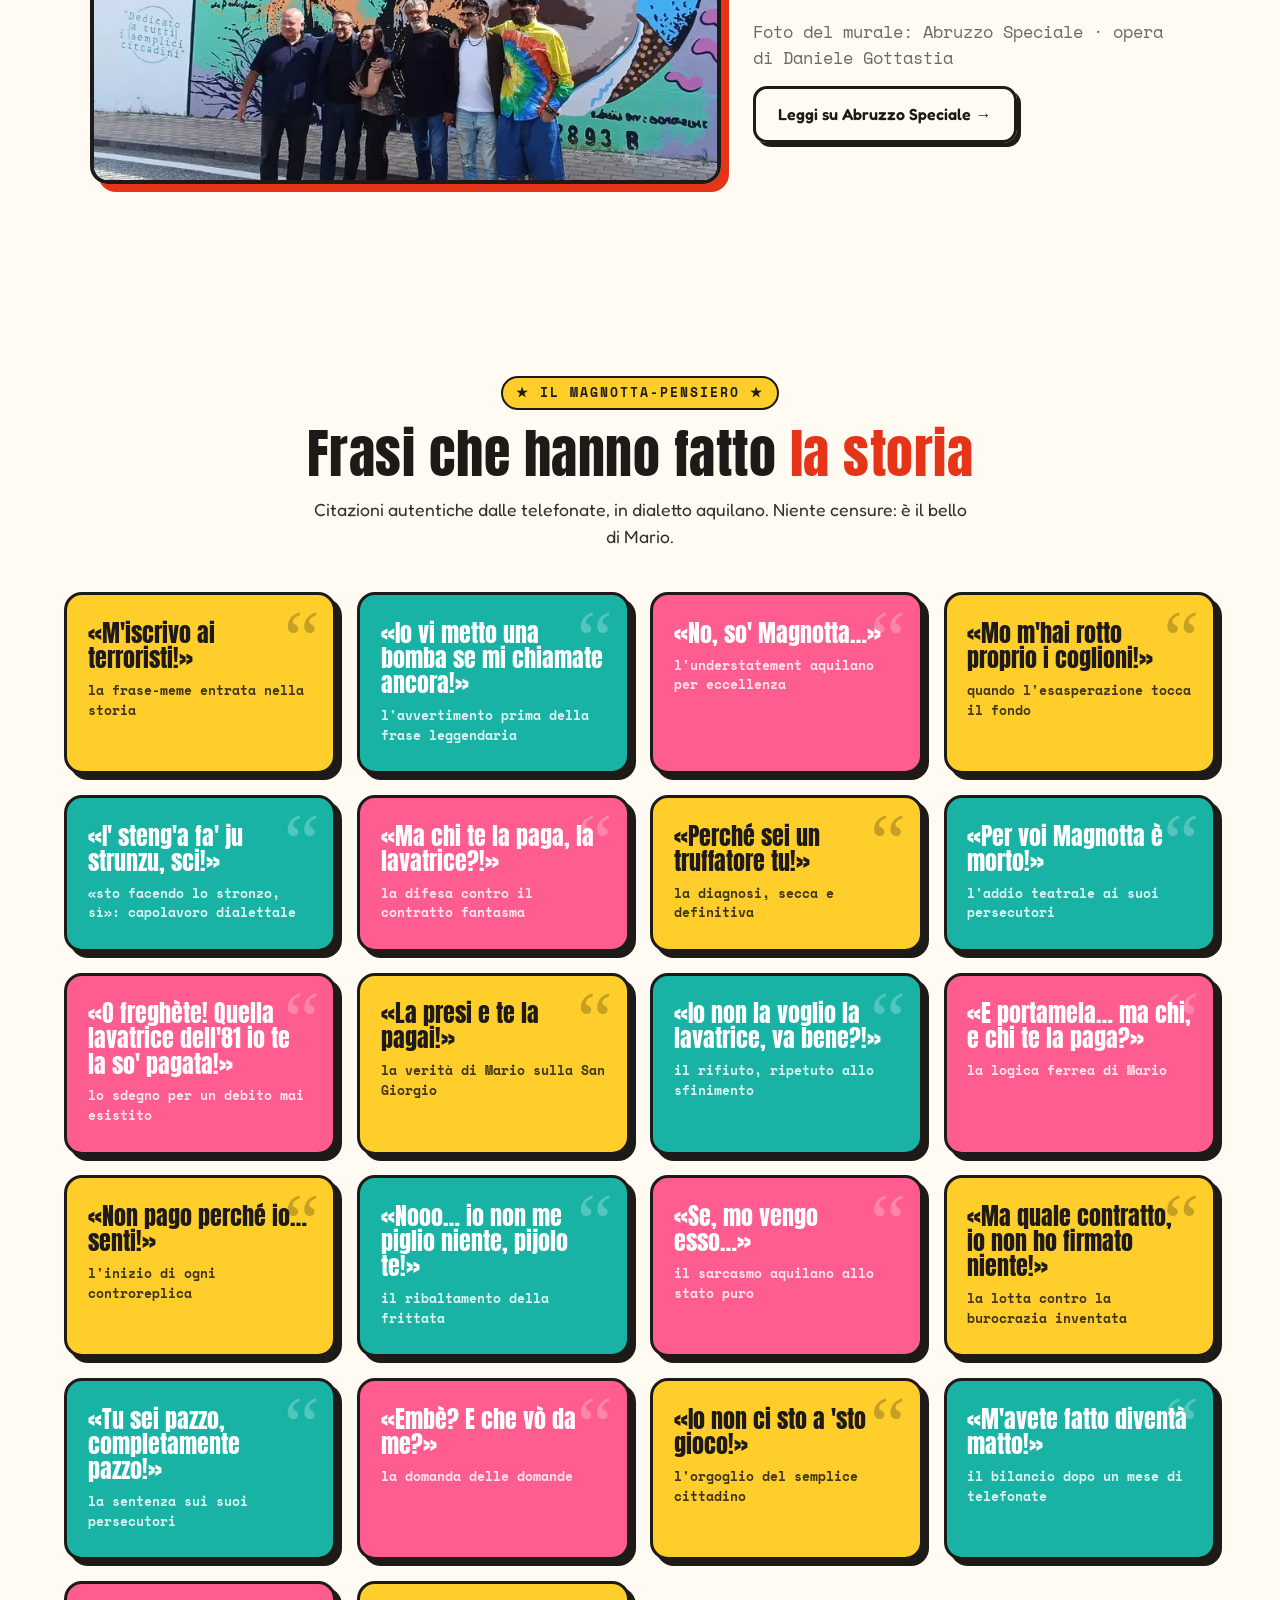
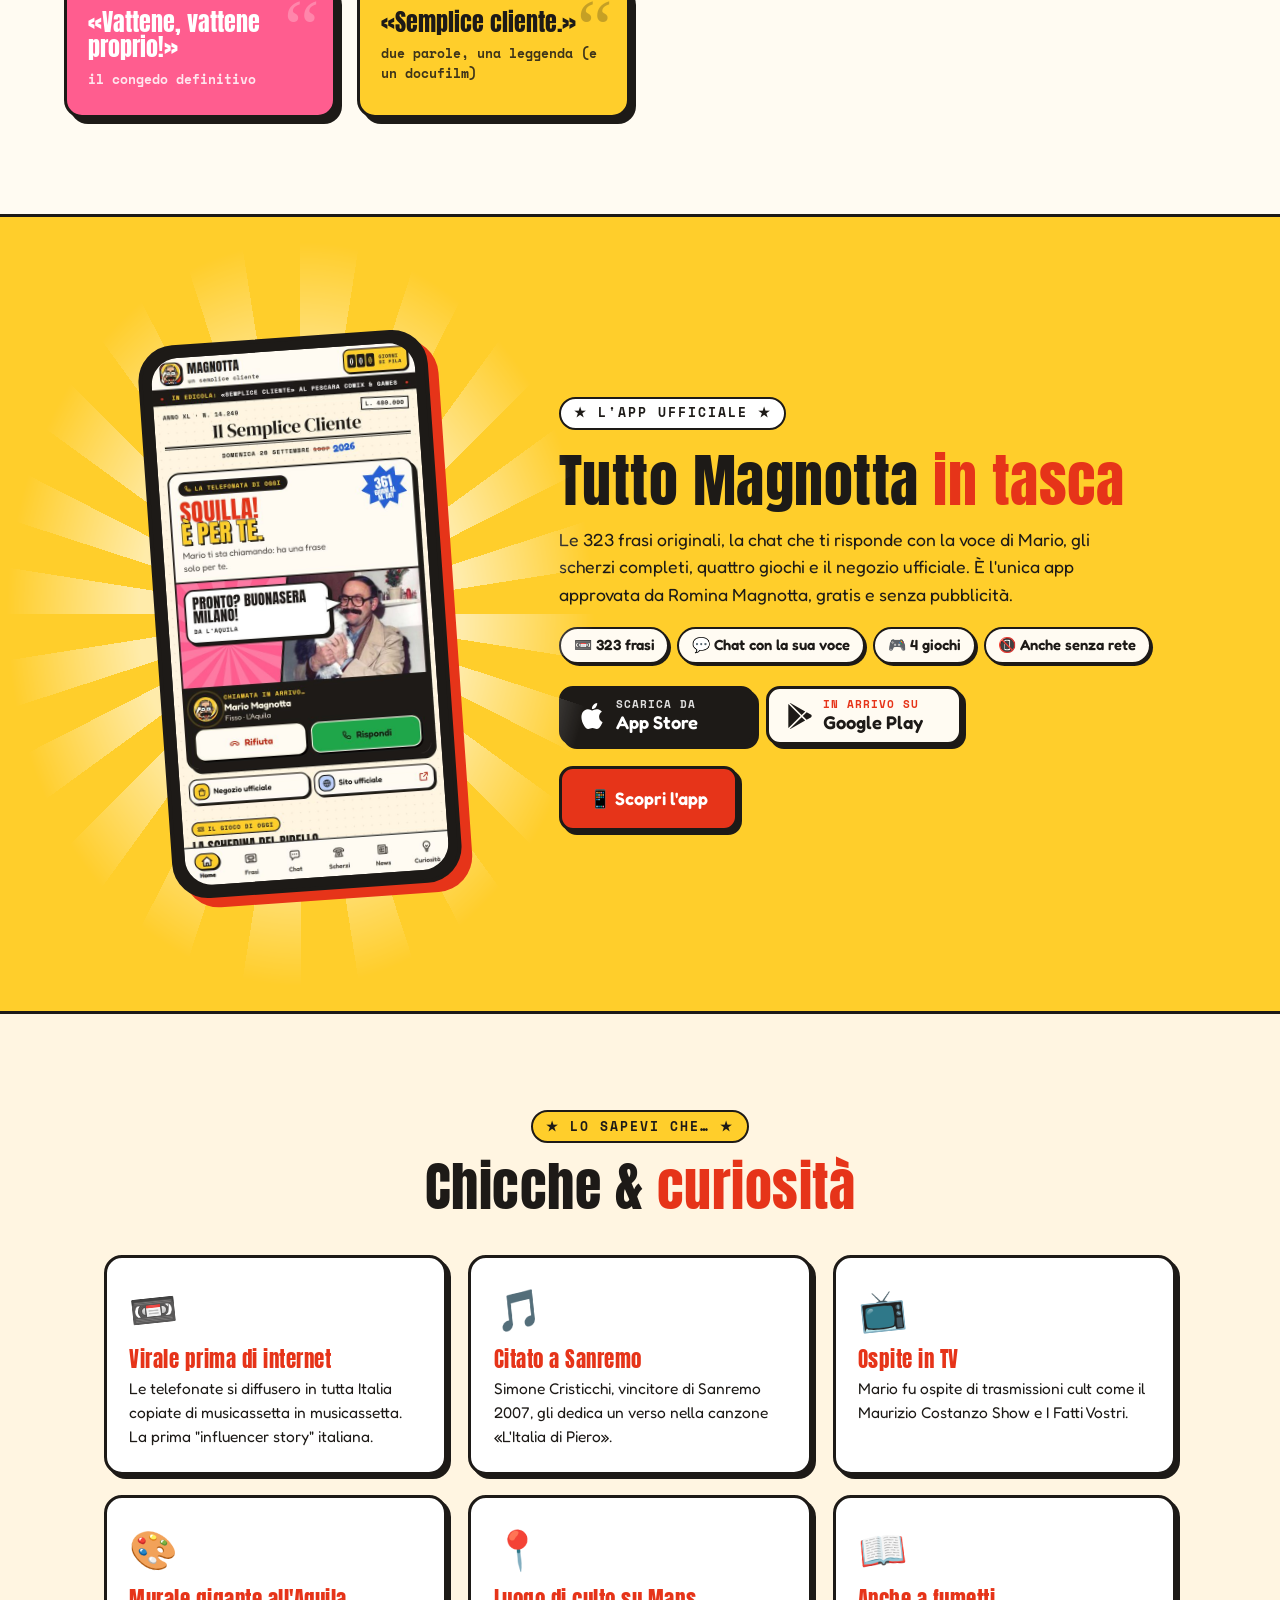
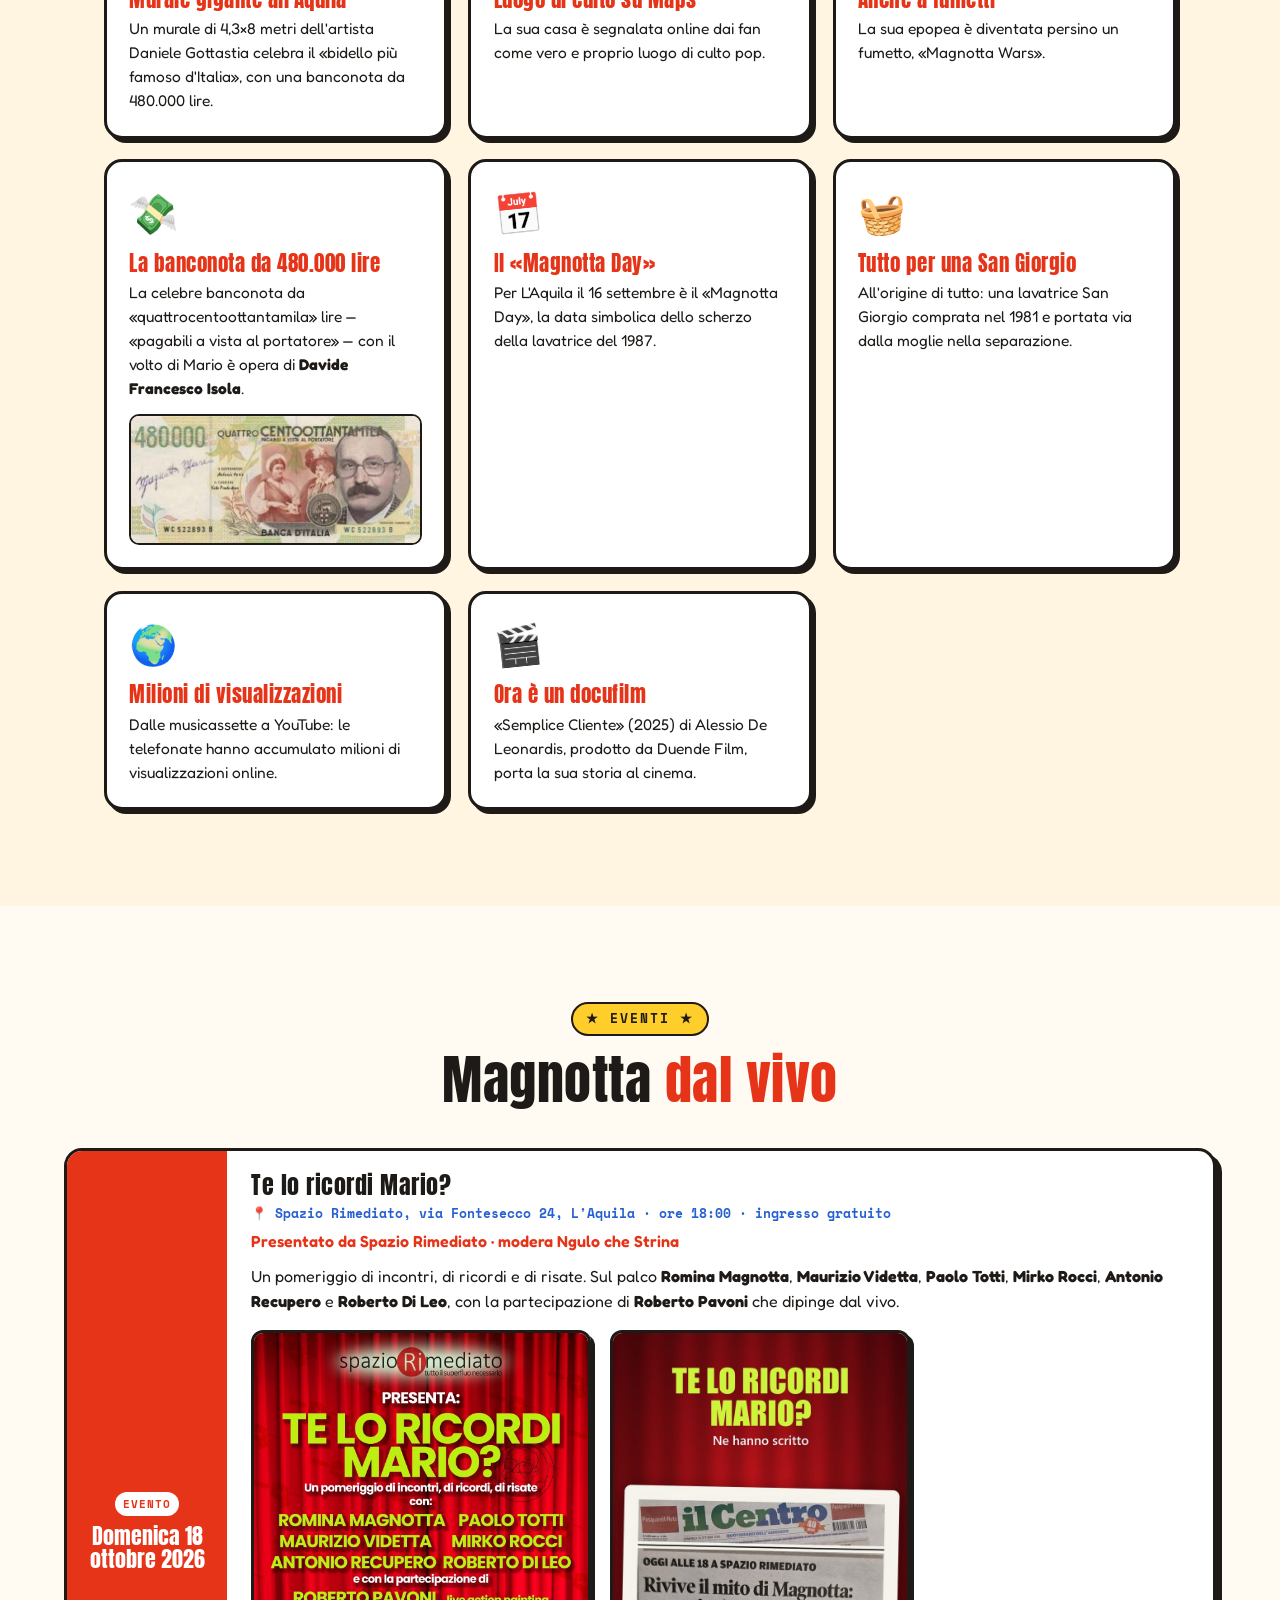
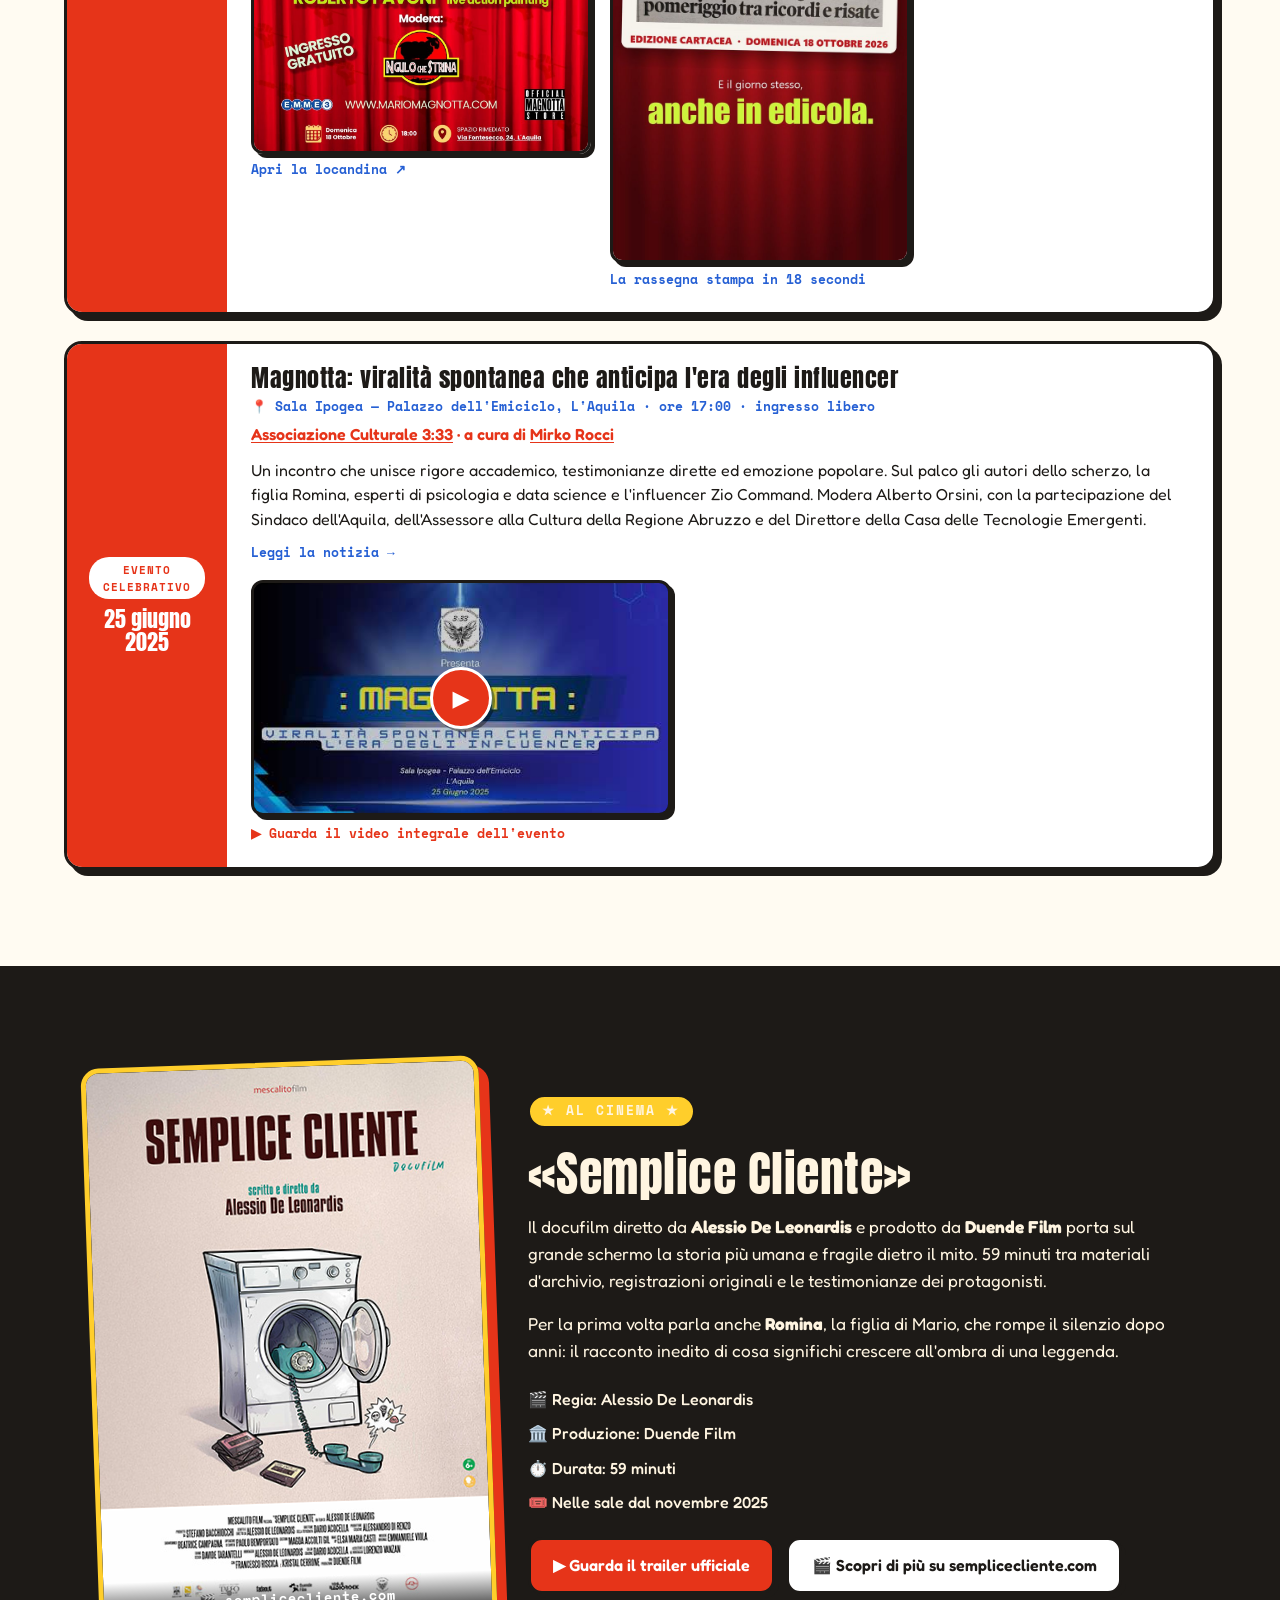
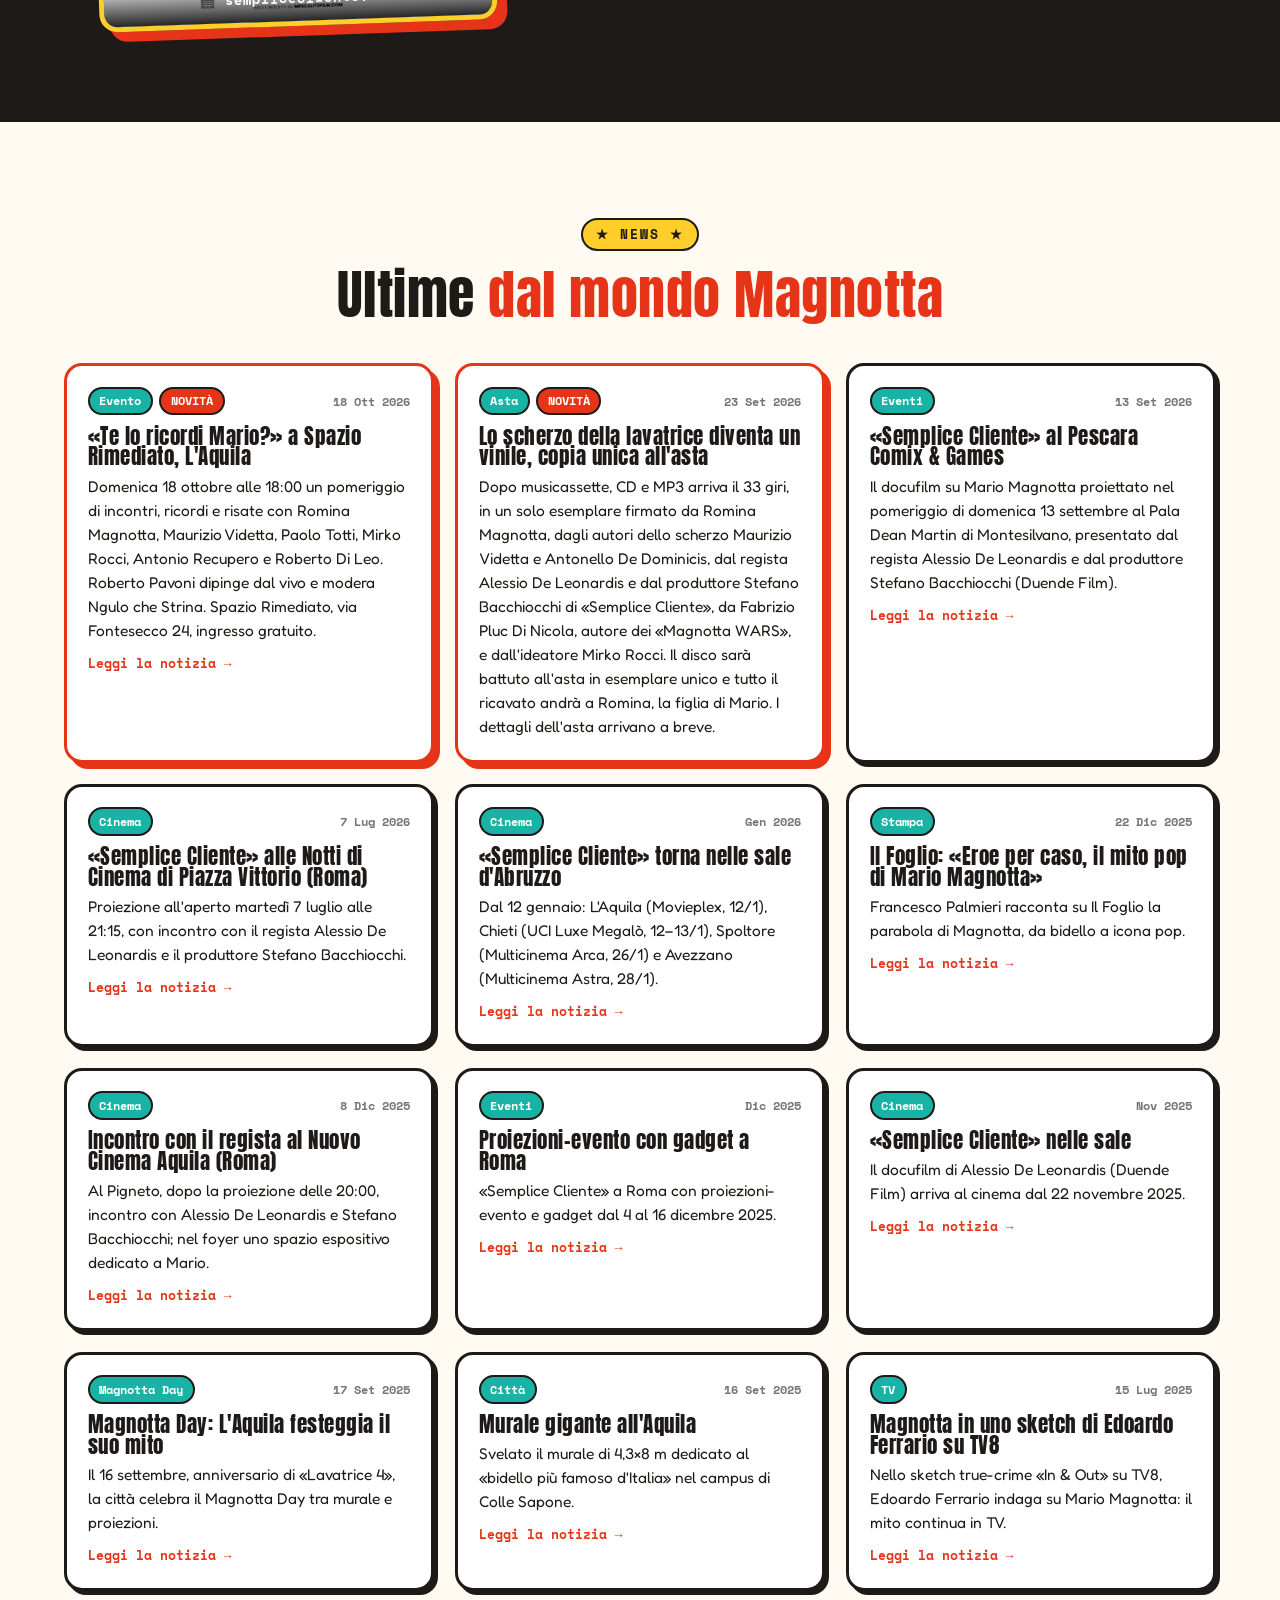
==== commit 42fe3c6b: "Privacy e cookie: titolare Mirko Rocci, font e anteprime sul sito, banner equilibrato - Informativa " ====
--- a/index.html
+++ b/index.html
@@ -4,7 +4,7 @@
 <meta charset="UTF-8" />
 <meta name="viewport" content="width=device-width, initial-scale=1.0" />
 <!-- Sicurezza (vedi anche SECURITY.md per gli header lato server) -->
-<meta http-equiv="Content-Security-Policy" content="default-src 'self'; img-src 'self' https://i.ytimg.com https://*.ytimg.com data:; media-src 'self' https://*.youtube.com; frame-src https://www.youtube-nocookie.com https://www.youtube.com; script-src 'self' https://www.youtube.com https://s.ytimg.com https://static.cloudflareinsights.com 'unsafe-inline'; style-src 'self' https://fonts.googleapis.com 'unsafe-inline'; font-src 'self' https://fonts.gstatic.com; connect-src 'self' https://*.youtube.com https://cloudflareinsights.com; form-action 'self' mailto:; frame-ancestors 'none'; base-uri 'self'; object-src 'none'" />
+<meta http-equiv="Content-Security-Policy" content="default-src 'self'; img-src 'self' data:; media-src 'self' https://*.youtube.com; frame-src https://www.youtube-nocookie.com https://www.youtube.com; script-src 'self' https://www.youtube.com https://s.ytimg.com https://static.cloudflareinsights.com 'unsafe-inline'; style-src 'self' 'unsafe-inline'; font-src 'self'; connect-src 'self' https://*.youtube.com https://cloudflareinsights.com; form-action 'self' mailto:; frame-ancestors 'none'; base-uri 'self'; object-src 'none'" />
 <meta name="referrer" content="strict-origin-when-cross-origin" />
 <title>Mario Magnotta — Sito UFFICIALE (l'unico vero) | Telefonate, lo scherzo della lavatrice, il primo meme italiano</title>
 <meta name="description" content="L'unico sito ufficiale di Mario Magnotta, il bidello dell'Aquila diventato leggenda con lo scherzo della lavatrice del 1987: il primo meme italiano. Telefonate e audio rimasterizzati dal canale YouTube ufficiale, foto reali, eventi, news e il docufilm «Semplice Cliente». Diffida delle imitazioni." />
@@ -35,10 +35,8 @@
 <meta name="twitter:description" content="Il primo meme italiano: telefonate, audio rimasterizzati, foto e il docufilm «Semplice Cliente»." />
 <meta name="twitter:image" content="https://mariomagnotta.com/assets/img/magnotta-ritratto.jpg" />
 
-<link rel="preconnect" href="https://fonts.googleapis.com" />
-<link rel="preconnect" href="https://fonts.gstatic.com" crossorigin />
-<link href="https://fonts.googleapis.com/css2?family=Anton&family=Fredoka:wght@400;500;600;700&family=Space+Mono:wght@400;700&display=swap" rel="stylesheet" />
-<link rel="stylesheet" href="css/style.css?v=20261028b" />
+<link rel="preload" href="/assets/fonts/fredoka-latin-400-normal.woff2" as="font" type="font/woff2" crossorigin />
+<link rel="stylesheet" href="css/style.css?v=20261117" />
 
 <!-- Structured data: JSON-LD -->
 <script type="application/ld+json">
@@ -278,31 +276,31 @@
     <h2 class="light" data-i18n-html="tel.title">Le <span class="hl-y">Telefonate</span></h2>
     <p class="section-intro light" data-i18n-html="tel.intro"></p>
   </div>
-  <div id="gruppi"><!--pre:gruppi--><div class="gruppo"><div class="gruppo-head reveal"><h3>🧺 Saga della Lavatrice</h3><p>Lo scherzo che ha fatto la storia: il contratto fantasma della San Giorgio.</p></div><div class="video-grid"><article class="vcard reveal"><div class="vthumb"><img loading="lazy" src="https://i.ytimg.com/vi/sYP8UNLM4KM/hqdefault.jpg" alt="Lavatrice 1"><span class="vbadge">📞 L'inizio</span><div class="vplay"><span>▶</span></div></div><div class="vbody"><h3>Lavatrice 1</h3><div class="vdate">📞 1987 · HQ 2025</div><p>La prima telefonata: comincia l'incubo del contratto mai firmato. Audio rimasterizzato, versione integrale.</p><div class="audiobar"><button class="ab-play" aria-label="Audio">▶</button>
-       <div class="ab-mid"><div class="ab-label">🎧 Audio rimasterizzato</div>
-         <div class="ab-track"><div class="ab-fill"></div></div></div>
-       <div class="ab-time">0:00</div></div></div></article><article class="vcard reveal"><div class="vthumb"><img loading="lazy" src="https://i.ytimg.com/vi/5Psrny-010I/hqdefault.jpg" alt="Lavatrice 2"><span class="vbadge">📞 Sale la tensione</span><div class="vplay"><span>▶</span></div></div><div class="vbody"><h3>Lavatrice 2</h3><div class="vdate">📞 1987 · HQ 2025</div><p>Barzetti e Marzandelli rincarano la dose. Mario inizia a spazientirsi sul serio.</p><div class="audiobar"><button class="ab-play" aria-label="Audio">▶</button>
-       <div class="ab-mid"><div class="ab-label">🎧 Audio rimasterizzato</div>
-         <div class="ab-track"><div class="ab-fill"></div></div></div>
-       <div class="ab-time">0:00</div></div></div></article><article class="vcard reveal"><div class="vthumb"><img loading="lazy" src="https://i.ytimg.com/vi/pWy6QmBMrJk/hqdefault.jpg" alt="Lavatrice 3"><span class="vbadge">📞 Verso il culmine</span><div class="vplay"><span>▶</span></div></div><div class="vbody"><h3>Lavatrice 3</h3><div class="vdate">📞 1987 · HQ 2025</div><p>L'assurdo tocca vette nuove. Una delle puntate più amate dell'intera saga.</p><div class="audiobar"><button class="ab-play" aria-label="Audio">▶</button>
-       <div class="ab-mid"><div class="ab-label">🎧 Audio rimasterizzato</div>
-         <div class="ab-track"><div class="ab-fill"></div></div></div>
-       <div class="ab-time">0:00</div></div></div></article><article class="vcard reveal"><div class="vthumb"><img loading="lazy" src="https://i.ytimg.com/vi/jcPB62tMOIU/hqdefault.jpg" alt="Lavatrice 4"><span class="vbadge">🏆 La leggenda</span><div class="vplay"><span>▶</span></div></div><div class="vbody"><h3>Lavatrice 4</h3><div class="vdate">📞 16 set 1987 · HQ 2025</div><p>Il capolavoro. «Veramente io m'iscrivo ai terroristi!»: nasce il primo meme italiano della storia.</p><div class="audiobar"><button class="ab-play" aria-label="Audio">▶</button>
-       <div class="ab-mid"><div class="ab-label">🎧 Audio rimasterizzato</div>
-         <div class="ab-track"><div class="ab-fill"></div></div></div>
-       <div class="ab-time">0:00</div></div></div></article></div></div><div class="gruppo"><div class="gruppo-head reveal"><h3>💍 Saga della Moglie</h3><p>L'altra trilogia leggendaria, tutta tempi comici involontari.</p></div><div class="video-grid"><article class="vcard reveal"><div class="vthumb"><img loading="lazy" src="https://i.ytimg.com/vi/8R8BG3F0Cj0/hqdefault.jpg" alt="Moglie 1"><span class="vbadge">📞 Prima telefonata</span><div class="vplay"><span>▶</span></div></div><div class="vbody"><h3>Moglie 1</h3><div class="vdate">📞 1986–87 · HQ 2025</div><p>Parte la saga della moglie: malinteso su malinteso, in puro stile aquilano.</p><div class="audiobar"><button class="ab-play" aria-label="Audio">▶</button>
-       <div class="ab-mid"><div class="ab-label">🎧 Audio rimasterizzato</div>
-         <div class="ab-track"><div class="ab-fill"></div></div></div>
-       <div class="ab-time">0:00</div></div></div></article><article class="vcard reveal"><div class="vthumb"><img loading="lazy" src="https://i.ytimg.com/vi/TeKj0NcL6pg/hqdefault.jpg" alt="Moglie 2"><span class="vbadge">📞 Si continua</span><div class="vplay"><span>▶</span></div></div><div class="vbody"><h3>Moglie 2</h3><div class="vdate">📞 1986–87 · HQ 2025</div><p>La seconda puntata alza ancora l'asticella della comicità spontanea.</p><div class="audiobar"><button class="ab-play" aria-label="Audio">▶</button>
-       <div class="ab-mid"><div class="ab-label">🎧 Audio rimasterizzato</div>
-         <div class="ab-track"><div class="ab-fill"></div></div></div>
-       <div class="ab-time">0:00</div></div></div></article><article class="vcard reveal"><div class="vthumb"><img loading="lazy" src="https://i.ytimg.com/vi/ExshdLmDMAk/hqdefault.jpg" alt="Moglie 3"><span class="vbadge">📞 Epilogo</span><div class="vplay"><span>▶</span></div></div><div class="vbody"><h3>Moglie 3</h3><div class="vdate">📞 1986–87 · HQ 2025</div><p>Il gran finale (terza telefonata, epilogo): un classico assoluto.</p><div class="audiobar"><button class="ab-play" aria-label="Audio">▶</button>
-       <div class="ab-mid"><div class="ab-label">🎧 Audio rimasterizzato</div>
-         <div class="ab-track"><div class="ab-fill"></div></div></div>
-       <div class="ab-time">0:00</div></div></div></article></div></div><div class="gruppo"><div class="gruppo-head reveal"><h3>☎️ Telefono Azzurro</h3><p>Altre perle dall'archivio storico delle telefonate.</p></div><div class="video-grid"><article class="vcard reveal"><div class="vthumb"><img loading="lazy" src="https://i.ytimg.com/vi/leIC9q-nrBU/hqdefault.jpg" alt="Telefono Azzurro 1"><span class="vbadge">📞 Rarità</span><div class="vplay"><span>▶</span></div></div><div class="vbody"><h3>Telefono Azzurro 1</h3><div class="vdate">📞 Archivio</div><p>Un'altra gemma dall'archivio delle telefonate di Mario.</p><div class="audiobar"><button class="ab-play" aria-label="Audio">▶</button>
-       <div class="ab-mid"><div class="ab-label">🎧 Audio rimasterizzato</div>
-         <div class="ab-track"><div class="ab-fill"></div></div></div>
-       <div class="ab-time">0:00</div></div></div></article><article class="vcard reveal"><div class="vthumb"><img loading="lazy" src="https://i.ytimg.com/vi/QytQv58ht_A/hqdefault.jpg" alt="Telefono Azzurro 2"><span class="vbadge">📞 Rarità</span><div class="vplay"><span>▶</span></div></div><div class="vbody"><h3>Telefono Azzurro 2</h3><div class="vdate">📞 Archivio</div><p>Il seguito: ancora comicità involontaria d'autore.</p><div class="audiobar"><button class="ab-play" aria-label="Audio">▶</button>
+  <div id="gruppi"><!--pre:gruppi--><div class="gruppo"><div class="gruppo-head reveal"><h3>🧺 Saga della Lavatrice</h3><p>Lo scherzo che ha fatto la storia: il contratto fantasma della San Giorgio.</p></div><div class="video-grid"><article class="vcard reveal"><div class="vthumb"><img loading="lazy" src="assets/img/yt/sYP8UNLM4KM.jpg" alt="Lavatrice 1"><span class="vbadge">📞 L'inizio</span><div class="vplay"><span>▶</span></div></div><div class="vbody"><h3>Lavatrice 1</h3><div class="vdate">📞 1987 · HQ 2025</div><p>La prima telefonata: comincia l'incubo del contratto mai firmato. Audio rimasterizzato, versione integrale.</p><div class="audiobar"><button class="ab-play" aria-label="Audio">▶</button>
+       <div class="ab-mid"><div class="ab-label">🎧 Audio rimasterizzato</div>
+         <div class="ab-track"><div class="ab-fill"></div></div></div>
+       <div class="ab-time">0:00</div></div></div></article><article class="vcard reveal"><div class="vthumb"><img loading="lazy" src="assets/img/yt/5Psrny-010I.jpg" alt="Lavatrice 2"><span class="vbadge">📞 Sale la tensione</span><div class="vplay"><span>▶</span></div></div><div class="vbody"><h3>Lavatrice 2</h3><div class="vdate">📞 1987 · HQ 2025</div><p>Barzetti e Marzandelli rincarano la dose. Mario inizia a spazientirsi sul serio.</p><div class="audiobar"><button class="ab-play" aria-label="Audio">▶</button>
+       <div class="ab-mid"><div class="ab-label">🎧 Audio rimasterizzato</div>
+         <div class="ab-track"><div class="ab-fill"></div></div></div>
+       <div class="ab-time">0:00</div></div></div></article><article class="vcard reveal"><div class="vthumb"><img loading="lazy" src="assets/img/yt/pWy6QmBMrJk.jpg" alt="Lavatrice 3"><span class="vbadge">📞 Verso il culmine</span><div class="vplay"><span>▶</span></div></div><div class="vbody"><h3>Lavatrice 3</h3><div class="vdate">📞 1987 · HQ 2025</div><p>L'assurdo tocca vette nuove. Una delle puntate più amate dell'intera saga.</p><div class="audiobar"><button class="ab-play" aria-label="Audio">▶</button>
+       <div class="ab-mid"><div class="ab-label">🎧 Audio rimasterizzato</div>
+         <div class="ab-track"><div class="ab-fill"></div></div></div>
+       <div class="ab-time">0:00</div></div></div></article><article class="vcard reveal"><div class="vthumb"><img loading="lazy" src="assets/img/yt/jcPB62tMOIU.jpg" alt="Lavatrice 4"><span class="vbadge">🏆 La leggenda</span><div class="vplay"><span>▶</span></div></div><div class="vbody"><h3>Lavatrice 4</h3><div class="vdate">📞 16 set 1987 · HQ 2025</div><p>Il capolavoro. «Veramente io m'iscrivo ai terroristi!»: nasce il primo meme italiano della storia.</p><div class="audiobar"><button class="ab-play" aria-label="Audio">▶</button>
+       <div class="ab-mid"><div class="ab-label">🎧 Audio rimasterizzato</div>
+         <div class="ab-track"><div class="ab-fill"></div></div></div>
+       <div class="ab-time">0:00</div></div></div></article></div></div><div class="gruppo"><div class="gruppo-head reveal"><h3>💍 Saga della Moglie</h3><p>L'altra trilogia leggendaria, tutta tempi comici involontari.</p></div><div class="video-grid"><article class="vcard reveal"><div class="vthumb"><img loading="lazy" src="assets/img/yt/8R8BG3F0Cj0.jpg" alt="Moglie 1"><span class="vbadge">📞 Prima telefonata</span><div class="vplay"><span>▶</span></div></div><div class="vbody"><h3>Moglie 1</h3><div class="vdate">📞 1986–87 · HQ 2025</div><p>Parte la saga della moglie: malinteso su malinteso, in puro stile aquilano.</p><div class="audiobar"><button class="ab-play" aria-label="Audio">▶</button>
+       <div class="ab-mid"><div class="ab-label">🎧 Audio rimasterizzato</div>
+         <div class="ab-track"><div class="ab-fill"></div></div></div>
+       <div class="ab-time">0:00</div></div></div></article><article class="vcard reveal"><div class="vthumb"><img loading="lazy" src="assets/img/yt/TeKj0NcL6pg.jpg" alt="Moglie 2"><span class="vbadge">📞 Si continua</span><div class="vplay"><span>▶</span></div></div><div class="vbody"><h3>Moglie 2</h3><div class="vdate">📞 1986–87 · HQ 2025</div><p>La seconda puntata alza ancora l'asticella della comicità spontanea.</p><div class="audiobar"><button class="ab-play" aria-label="Audio">▶</button>
+       <div class="ab-mid"><div class="ab-label">🎧 Audio rimasterizzato</div>
+         <div class="ab-track"><div class="ab-fill"></div></div></div>
+       <div class="ab-time">0:00</div></div></div></article><article class="vcard reveal"><div class="vthumb"><img loading="lazy" src="assets/img/yt/ExshdLmDMAk.jpg" alt="Moglie 3"><span class="vbadge">📞 Epilogo</span><div class="vplay"><span>▶</span></div></div><div class="vbody"><h3>Moglie 3</h3><div class="vdate">📞 1986–87 · HQ 2025</div><p>Il gran finale (terza telefonata, epilogo): un classico assoluto.</p><div class="audiobar"><button class="ab-play" aria-label="Audio">▶</button>
+       <div class="ab-mid"><div class="ab-label">🎧 Audio rimasterizzato</div>
+         <div class="ab-track"><div class="ab-fill"></div></div></div>
+       <div class="ab-time">0:00</div></div></div></article></div></div><div class="gruppo"><div class="gruppo-head reveal"><h3>☎️ Telefono Azzurro</h3><p>Altre perle dall'archivio storico delle telefonate.</p></div><div class="video-grid"><article class="vcard reveal"><div class="vthumb"><img loading="lazy" src="assets/img/yt/leIC9q-nrBU.jpg" alt="Telefono Azzurro 1"><span class="vbadge">📞 Rarità</span><div class="vplay"><span>▶</span></div></div><div class="vbody"><h3>Telefono Azzurro 1</h3><div class="vdate">📞 Archivio</div><p>Un'altra gemma dall'archivio delle telefonate di Mario.</p><div class="audiobar"><button class="ab-play" aria-label="Audio">▶</button>
+       <div class="ab-mid"><div class="ab-label">🎧 Audio rimasterizzato</div>
+         <div class="ab-track"><div class="ab-fill"></div></div></div>
+       <div class="ab-time">0:00</div></div></div></article><article class="vcard reveal"><div class="vthumb"><img loading="lazy" src="assets/img/yt/QytQv58ht_A.jpg" alt="Telefono Azzurro 2"><span class="vbadge">📞 Rarità</span><div class="vplay"><span>▶</span></div></div><div class="vbody"><h3>Telefono Azzurro 2</h3><div class="vdate">📞 Archivio</div><p>Il seguito: ancora comicità involontaria d'autore.</p><div class="audiobar"><button class="ab-play" aria-label="Audio">▶</button>
        <div class="ab-mid"><div class="ab-label">🎧 Audio rimasterizzato</div>
          <div class="ab-track"><div class="ab-fill"></div></div></div>
        <div class="ab-time">0:00</div></div></div></article></div></div><!--/pre:gruppi--></div>
@@ -310,10 +308,10 @@
     <a href="https://www.youtube.com/@MarioMagnotta-aq" target="_blank" rel="noopener" class="btn btn-yt btn-big" data-i18n="tel.allyt">▶ Tutti i video sul canale YouTube</a>
   </div>
   <h3 class="speciali-title" data-i18n="tel.speciali">⭐ Interviste &amp; speciali</h3>
-  <div class="speciali" id="speciali"><!--pre:speciali--><article class="scard reveal"><div class="vthumb"><img loading="lazy" src="https://i.ytimg.com/vi/a6QC_zW3GOU/hqdefault.jpg" alt="Intervista a Radio Rock (1991)"><div class="vplay"><span>▶</span></div></div><div class="scard-text"><h3>⭐ Intervista a Radio Rock (1991)</h3><p>INEDITO · L'intervista storica di Giampiero Vigorito a Mario Magnotta su Radio Rock, 1991. Audio integrale in qualità digitale HD.</p><div class="audiobar"><button class="ab-play" aria-label="Audio">▶</button>
-       <div class="ab-mid"><div class="ab-label">🎧 Audio rimasterizzato</div>
-         <div class="ab-track"><div class="ab-fill"></div></div></div>
-       <div class="ab-time">0:00</div></div></div></article><article class="scard reveal"><div class="vthumb"><img loading="lazy" src="https://i.ytimg.com/vi/68eTG7Ke9us/hqdefault.jpg" alt="Parla Romina, la figlia di Mario"><div class="vplay"><span>▶</span></div></div><div class="scard-text"><h3>⭐ Parla Romina, la figlia di Mario</h3><p>L'intervista esclusiva: «Ho smesso di soffrire grazie al film». La voce più autentica dietro il mito.</p></div></article><!--/pre:speciali--></div>
+  <div class="speciali" id="speciali"><!--pre:speciali--><article class="scard reveal"><div class="vthumb"><img loading="lazy" src="assets/img/yt/a6QC_zW3GOU.jpg" alt="Intervista a Radio Rock (1991)"><div class="vplay"><span>▶</span></div></div><div class="scard-text"><h3>⭐ Intervista a Radio Rock (1991)</h3><p>INEDITO · L'intervista storica di Giampiero Vigorito a Mario Magnotta su Radio Rock, 1991. Audio integrale in qualità digitale HD.</p><div class="audiobar"><button class="ab-play" aria-label="Audio">▶</button>
+       <div class="ab-mid"><div class="ab-label">🎧 Audio rimasterizzato</div>
+         <div class="ab-track"><div class="ab-fill"></div></div></div>
+       <div class="ab-time">0:00</div></div></div></article><article class="scard reveal"><div class="vthumb"><img loading="lazy" src="assets/img/yt/68eTG7Ke9us.jpg" alt="Parla Romina, la figlia di Mario"><div class="vplay"><span>▶</span></div></div><div class="scard-text"><h3>⭐ Parla Romina, la figlia di Mario</h3><p>L'intervista esclusiva: «Ho smesso di soffrire grazie al film». La voce più autentica dietro il mito.</p></div></article><!--/pre:speciali--></div>
 </section>
 
 <!-- GALLERIA -->
@@ -402,7 +400,7 @@
          <div class="ev-media"><a class="ev-poster" href="assets/img/te-lo-ricordi-mario.jpg" target="_blank" rel="noopener"><img loading="lazy" src="assets/img/te-lo-ricordi-mario.jpg" alt="Locandina dell'evento «Te lo ricordi Mario?»" width="1080" height="1350"><span>Apri la locandina ↗</span></a><figure class="ev-reel"><video src="assets/video/rassegna-te-lo-ricordi-mario.mp4?v=20261024" poster="assets/video/rassegna-te-lo-ricordi-mario.jpg?v=20261024" muted="" loop="" playsinline="" preload="none" aria-label="La rassegna stampa in 18 secondi"></video><figcaption>La rassegna stampa in 18 secondi</figcaption></figure></div></div></article><article class="evento reveal"><div class="ev-date"><span class="ev-badge">Evento celebrativo</span><span class="ev-day">25 giugno 2025</span></div>
          <div class="ev-body"><h3>Magnotta: viralità spontanea che anticipa l'era degli influencer</h3><div class="ev-meta">📍 Sala Ipogea — Palazzo dell'Emiciclo, L'Aquila · ore 17:00 · ingresso libero</div><div class="ev-org"><a href="https://3e33.it" target="_blank" rel="noopener" class="inline-link">Associazione Culturale 3:33</a> · a cura di <a href="https://mirkorocci.it" target="_blank" rel="noopener" class="inline-link">Mirko Rocci</a></div><p>Un incontro che unisce rigore accademico, testimonianze dirette ed emozione popolare. Sul palco gli autori dello scherzo, la figlia Romina, esperti di psicologia e data science e l'influencer Zio Command. Modera Alberto Orsini, con la partecipazione del Sindaco dell'Aquila, dell'Assessore alla Cultura della Regione Abruzzo e del Direttore della Casa delle Tecnologie Emergenti.</p>
          <a class="ev-link" href="https://www.ilcapoluogo.it/2025/06/25/mario-magnotta-superstar-laquila-celebra-il-bidello-che-ha-fatto-ridere-tutta-italia-senza-volerlo/" target="_blank" rel="noopener">Leggi la notizia →</a>
-         <div class="ev-video"><div class="vthumb"><img loading="lazy" src="https://i.ytimg.com/vi/hQIC4tNF3qo/hqdefault.jpg" alt="Magnotta: viralità spontanea che anticipa l'era degli influencer"><div class="vplay"><span>▶</span></div></div><a class="ev-vlabel" href="https://www.youtube.com/watch?v=hQIC4tNF3qo" target="_blank" rel="noopener">▶ Guarda il video integrale dell'evento</a></div></div></article><!--/pre:eventi-grid--></div>
+         <div class="ev-video"><div class="vthumb"><img loading="lazy" src="assets/img/yt/hQIC4tNF3qo.jpg" alt="Magnotta: viralità spontanea che anticipa l'era degli influencer"><div class="vplay"><span>▶</span></div></div><a class="ev-vlabel" href="https://www.youtube.com/watch?v=hQIC4tNF3qo" target="_blank" rel="noopener">▶ Guarda il video integrale dell'evento</a></div></div></article><!--/pre:eventi-grid--></div>
 </section>
 
 <!-- FILM -->
@@ -597,7 +595,7 @@
     <span class="eyebrow" data-i18n="romina.eyebrow">★ Eventi esclusivi ★</span>
     <h2 data-i18n-html="romina.title">Vuoi organizzare un evento con <span class="hl">Romina Magnotta</span>?</h2>
     <p class="section-intro" data-i18n-html="romina.text"></p>
-    <a href="mailto:magnotta@mirkorocci.com?subject=Richiesta%20evento%20con%20Romina%20Magnotta" class="btn btn-primary btn-big" data-i18n="romina.cta">✉️ Scrivi a magnotta@mirkorocci.com</a>
+    <a href="mailto:mirko.rocci@gmail.com?subject=Richiesta%20evento%20con%20Romina%20Magnotta" class="btn btn-primary btn-big" data-i18n="romina.cta">✉️ Scrivi a mirko.rocci@gmail.com</a>
   </div>
 </section>
 
@@ -675,7 +673,7 @@
       <a href="https://3e33.it" target="_blank" rel="noopener">🎭 Associazione 3:33</a>
       <a href="https://mirkorocci.it" target="_blank" rel="noopener">👤 Mirko Rocci</a>
       <a href="https://it.wikipedia.org/wiki/Mario_Magnotta" target="_blank" rel="noopener">📖 Wikipedia</a>
-      <a href="mailto:magnotta@mirkorocci.com">✉️ magnotta@mirkorocci.com</a>
+      <a href="mailto:mirko.rocci@gmail.com">✉️ mirko.rocci@gmail.com</a>
     </div>
     <div class="foot-col">
       <h4 data-i18n="foot.progetto">Progetto</h4>
@@ -683,8 +681,8 @@
     </div>
   </div>
   <div class="foot-bottom">
-    <span>© <span id="year"></span> mariomagnotta.com — <span data-i18n="foot.rights">Tutti i diritti riservati.</span></span>
-    <a href="#" id="open-privacy" class="foot-privacy" data-i18n="foot.privacy">Privacy &amp; Cookie</a>
+    <span>© <span id="year"></span> mariomagnotta.com · <span data-i18n="foot.curato">Sito curato da</span> Mirko Rocci · <a href="mailto:mirko.rocci@gmail.com">mirko.rocci@gmail.com</a> · <span data-i18n="foot.rights">Tutti i diritti riservati.</span></span>
+    <span class="foot-links"><a href="#privacy" id="open-privacy" class="foot-privacy" data-i18n="foot.privacy">Privacy &amp; Cookie</a> · <a href="#" id="open-cookie" class="foot-privacy" data-i18n="foot.cookie">Gestisci cookie</a></span>
     <button class="to-top" id="to-top" aria-label="Top">↑</button>
   </div>
 </footer>
@@ -718,13 +716,14 @@
 </div>
 
 <!-- COOKIE BANNER -->
-<div id="cookie-banner" class="cookie-banner" hidden>
+<div id="cookie-banner" class="cookie-banner" role="dialog" aria-labelledby="cookie-title" hidden>
+  <button class="cookie-x" id="cookie-x" type="button" aria-label="Chiudi, solo cookie necessari">&#10005;</button>
   <div class="cookie-inner">
-    <strong class="cookie-title" data-i18n="cookie.title">🍪 Cookie</strong>
+    <strong class="cookie-title" id="cookie-title" data-i18n="cookie.title">🍪 Cookie</strong>
     <p data-i18n-html="cookie.text"></p>
     <div class="cookie-actions">
-      <button id="cookie-reject" class="btn btn-ghost btn-sm" data-i18n="cookie.reject">Solo necessari</button>
-      <button id="cookie-accept" class="btn btn-primary btn-sm" data-i18n="cookie.accept">Accetta tutto</button>
+      <button id="cookie-reject" class="btn btn-sm cookie-btn" data-i18n="cookie.reject">Solo necessari</button>
+      <button id="cookie-accept" class="btn btn-sm cookie-btn" data-i18n="cookie.accept">Accetta tutto</button>
     </div>
   </div>
 </div>
@@ -734,7 +733,7 @@
   <div class="privacy-card">
     <button class="privacy-x" id="privacy-x" aria-label="X">✕</button>
     <h3 data-i18n="privacy.title">Privacy & Cookie Policy</h3>
-    <div class="privacy-body" data-i18n-html="privacy.body"></div>
+    <div class="privacy-body" id="privacy-body" data-i18n-html="privacy.body"><!--pre:privacy-body--><p><strong>Aggiornata il 17 novembre 2026.</strong></p><p><strong>Chi è il titolare.</strong> Il titolare del trattamento è Mirko Rocci, persona fisica, che cura questo sito con l'approvazione di Romina Magnotta. Per domande sulla privacy e per esercitare i tuoi diritti scrivi a <a href="mailto:mirko.rocci@gmail.com">mirko.rocci@gmail.com</a>.</p><p><strong>Dati di navigazione.</strong> Quando apri una pagina, il tuo browser invia ai server che ospitano il sito alcune informazioni tecniche, come l'indirizzo IP, la data e l'ora, la pagina richiesta e il tipo di browser. Servono a mostrarti il sito e a proteggerlo da abusi e attacchi informatici, e nessuno li usa per riconoscerti o per creare profili. Il sito è ospitato da GitHub Pages (GitHub, Inc., Stati Uniti, che consegna le pagine con la rete Fastly) e passa da Cloudflare (Cloudflare, Inc., Stati Uniti), che lo distribuisce e lo protegge. I due fornitori conservano questi dati nei loro registri per il tempo che stabiliscono per il funzionamento e la sicurezza del servizio. La base giuridica è il legittimo interesse a offrire un sito funzionante e sicuro (art. 6, par. 1, lett. f GDPR).</p><p><strong>Email.</strong> Se scrivi a mirko.rocci@gmail.com, per esempio per organizzare un evento con Romina Magnotta, ricevo il tuo indirizzo e quello che scegli di raccontare. Uso questi dati solo per risponderti e per seguire la richiesta, sulla base della richiesta stessa (lett. b), e li tengo il tempo necessario a gestirla. La casella è un account Gmail di Google (Google Ireland Limited, con possibili trasferimenti a Google LLC negli Stati Uniti).</p><p><strong>Cosa resta sul tuo dispositivo.</strong> Il sito non installa cookie propri. Nel <code>localStorage</code> del browser salva la lingua scelta, la tua scelta sui contenuti di YouTube e, se usi «Chatta con Mario», la conversazione, che nessuno riceve e che cancelli con il cestino della chat. Sono strumenti tecnici che servono a darti quello che chiedi, quindi la legge non richiede il consenso. Puoi cancellarli quando vuoi dalle impostazioni del browser.</p><p><strong>YouTube.</strong> Le anteprime dei video sono copie salvate su questo sito e molte telefonate si ascoltano da file audio ospitati qui. I video, e gli audio che il sito non ha, arrivano invece da YouTube (Google Ireland Limited) e si caricano solo se accetti nel banner o premi «Accetta e guarda». Da quel momento YouTube riceve il tuo indirizzo IP e può installare i propri cookie secondo la <a href="https://policies.google.com/privacy?hl=it" target="_blank" rel="noopener">privacy policy di Google</a>. La base giuridica è il tuo consenso (lett. a). Se scegli «Solo necessari», o chiudi il banner con la X, YouTube resta spento. Puoi cambiare idea quando vuoi con «Gestisci cookie» in fondo alla pagina.</p><p><strong>Statistiche e pubblicità.</strong> Il sito non usa strumenti di statistica, di pubblicità o di profilazione. Anche i caratteri tipografici sono ospitati qui.</p><p><strong>Link esterni.</strong> Lo shop magnottaofficial.com, YouTube, Wikipedia e gli altri siti collegati hanno informative proprie. Lo shop è gestito da altri, che trattano in autonomia i dati di acquisti e spedizioni.</p><p><strong>Trasferimenti fuori dall'Unione europea.</strong> GitHub, Cloudflare e Google sono società statunitensi o di gruppi statunitensi e aderiscono all'EU-U.S. Data Privacy Framework, riconosciuto adeguato dalla Commissione europea con la decisione del 10 luglio 2023.</p><p><strong>I tuoi diritti.</strong> Puoi chiedere l'accesso ai tuoi dati, la rettifica, la cancellazione, la limitazione del trattamento e la portabilità, e puoi opporti al trattamento basato sul legittimo interesse (articoli da 15 a 21 del GDPR). Scrivi a <a href="mailto:mirko.rocci@gmail.com">mirko.rocci@gmail.com</a>, la risposta arriva entro un mese e senza costi. Puoi anche proporre reclamo al Garante per la protezione dei dati personali, <a href="https://www.garanteprivacy.it" target="_blank" rel="noopener">www.garanteprivacy.it</a>.</p><p><strong>L'app ufficiale.</strong> L'app «Magnotta - un semplice cliente» ha una propria <a href="/app/privacy">informativa privacy</a>.</p><!--/pre:privacy-body--></div>
     <button id="privacy-close" class="btn btn-primary btn-sm" data-i18n="privacy.close">Ho capito</button>
   </div>
 </div>
@@ -742,17 +741,18 @@
 <!-- hidden host for YouTube audio players -->
 <div id="yt-audio-host" aria-hidden="true" style="position:fixed;width:1px;height:1px;left:-9999px;top:-9999px;overflow:hidden"></div>
 
-<script src="js/contenuti.js?v=20261028b"></script>
-<script src="js/chat-quotes.js?v=20261028b"></script>
-<script src="js/data.js?v=20261028b"></script>
-<script src="js/main.js?v=20261028b"></script>
-<script src="js/chatbot.js?v=20261028b"></script>
+<script src="js/contenuti.js?v=20261117"></script>
+<script src="js/chat-quotes.js?v=20261117"></script>
+<script src="js/data.js?v=20261117"></script>
+<script src="js/main.js?v=20261117"></script>
+<script src="js/chatbot.js?v=20261117"></script>
 
 <!-- Cloudflare Web Analytics — statistiche di navigazione anonime e aggregate, SENZA cookie (nessun consenso richiesto). Dati e grafico visite: dashboard Cloudflare › Analytics & Logs › Web Analytics. -->
 <script>
   (function () {
     // 👉 Incolla qui il token del beacon (Cloudflare › Analytics & Logs › Web Analytics › Add a site).
-    //    Finché resta vuoto, nessuno script di analytics viene caricato.
+    //    Finché resta vuoto, nessuno script di analytics viene caricato (stato al 17/11/2026: spento).
+    //    Se lo accendi, aggiorna l'informativa (privacy.body in js/data.js), che oggi dice che il sito non usa statistiche.
     var CF_BEACON_TOKEN = "";
     if (CF_BEACON_TOKEN) {
       var s = document.createElement("script");
--- a/css/style.css
+++ b/css/style.css
@@ -1,6 +1,15 @@
 /* =========================================================
    MARIO MAGNOTTA v2 — stile pop-art retrò, super animato
    ========================================================= */
+/* Font ospitati sul sito (niente Google Fonts): woff2 latin di @fontsource 5.3.0,
+   gli stessi dell'app. Licenza SIL Open Font License 1.1: assets/fonts/OFL-*.txt */
+@font-face{font-family:'Anton';font-style:normal;font-display:swap;font-weight:400;src:url(/assets/fonts/anton-latin-400-normal.woff2) format('woff2')}
+@font-face{font-family:'Fredoka';font-style:normal;font-display:swap;font-weight:400;src:url(/assets/fonts/fredoka-latin-400-normal.woff2) format('woff2')}
+@font-face{font-family:'Fredoka';font-style:normal;font-display:swap;font-weight:500;src:url(/assets/fonts/fredoka-latin-500-normal.woff2) format('woff2')}
+@font-face{font-family:'Fredoka';font-style:normal;font-display:swap;font-weight:600;src:url(/assets/fonts/fredoka-latin-600-normal.woff2) format('woff2')}
+@font-face{font-family:'Fredoka';font-style:normal;font-display:swap;font-weight:700;src:url(/assets/fonts/fredoka-latin-700-normal.woff2) format('woff2')}
+@font-face{font-family:'Space Mono';font-style:normal;font-display:swap;font-weight:400;src:url(/assets/fonts/space-mono-latin-400-normal.woff2) format('woff2')}
+@font-face{font-family:'Space Mono';font-style:normal;font-display:swap;font-weight:700;src:url(/assets/fonts/space-mono-latin-700-normal.woff2) format('woff2')}
 :root{
   --cream:#fff5e1;--paper:#fffbf2;--ink:#1d1a17;
   --red:#e63419;--red-dark:#b5240f;--yellow:#ffce2b;
@@ -403,6 +412,13 @@
 .cookie-title{font-family:'Anton';font-size:1.2rem;letter-spacing:1px}
 .cookie-inner p{font-size:.92rem}
 .cookie-actions{display:flex;gap:.6rem;justify-content:flex-end;flex-wrap:wrap}
+/* «Solo necessari» e «Accetta tutto» hanno lo stesso peso visivo (linee guida del Garante, 10/6/2021) */
+.cookie-actions .cookie-btn{background:#fff;color:var(--ink)}
+.cookie-inner p a{color:var(--red-dark);font-weight:600;text-decoration:underline}
+.cookie-x{position:absolute;top:.55rem;right:.55rem;width:38px;height:38px;display:grid;place-items:center;border-radius:50%;background:transparent;color:var(--ink);border:2px solid var(--ink);cursor:pointer;font-size:.95rem;line-height:1}
+.cookie-x:hover{background:var(--yellow)}
+.cookie-x:focus-visible{outline:3px solid var(--red);outline-offset:2px}
+.cookie-title{padding-right:2.6rem}
 
 /* PRIVACY MODAL */
 .privacy-modal{position:fixed;inset:0;z-index:300;background:rgba(10,8,6,.85);display:flex;align-items:center;justify-content:center;padding:1.5rem;animation:fade .2s}
@@ -413,6 +429,8 @@
 .privacy-body code{background:var(--cream);padding:.05rem .3rem;border-radius:4px;font-family:'Space Mono',monospace;font-size:.85em}
 .privacy-x{position:absolute;top:1rem;right:1rem;width:40px;height:40px;border-radius:50%;background:var(--red);color:#fff;border:2px solid var(--ink);cursor:pointer;font-size:1rem}
 .foot-privacy{cursor:pointer;text-decoration:underline}
+.foot-bottom a{color:inherit}
+.foot-links{display:inline-flex;gap:.4rem;flex-wrap:wrap;align-items:center}
 
 @media(max-width:920px){
   .nav-tools{gap:.4rem}
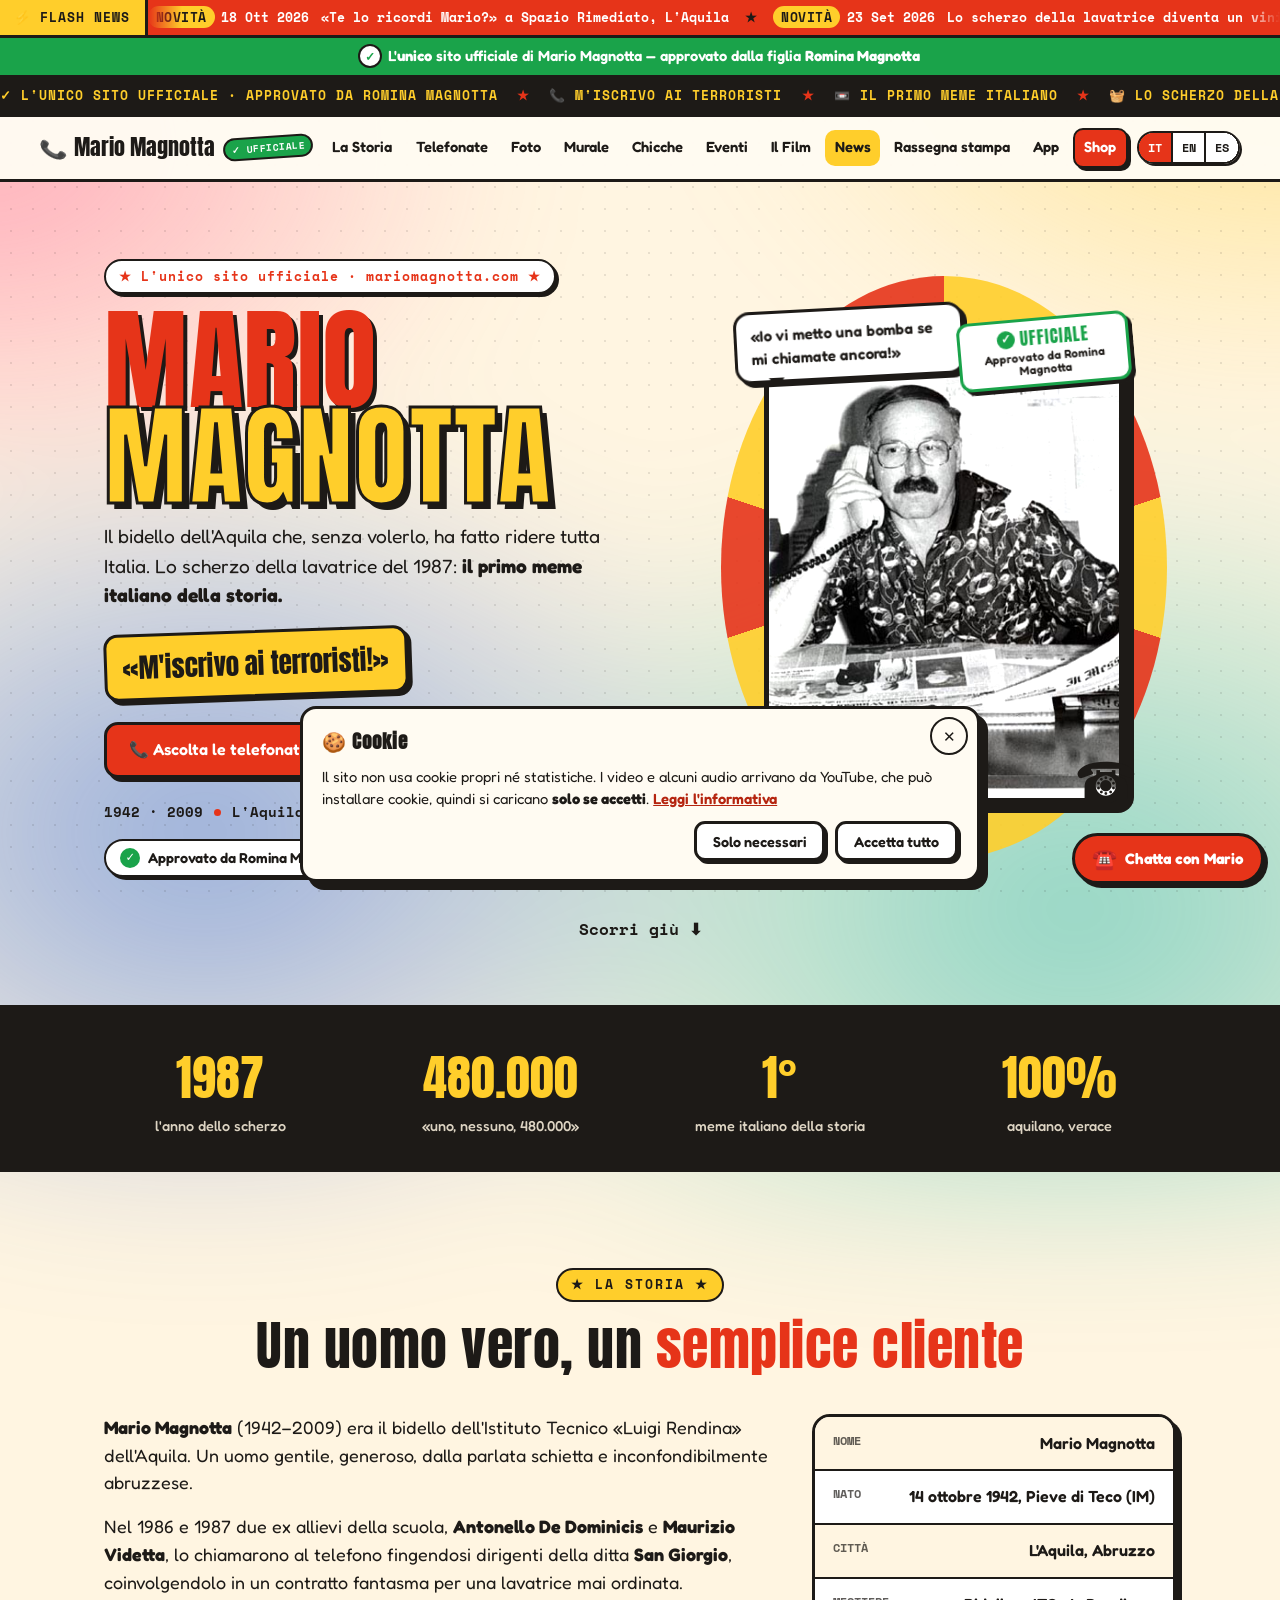
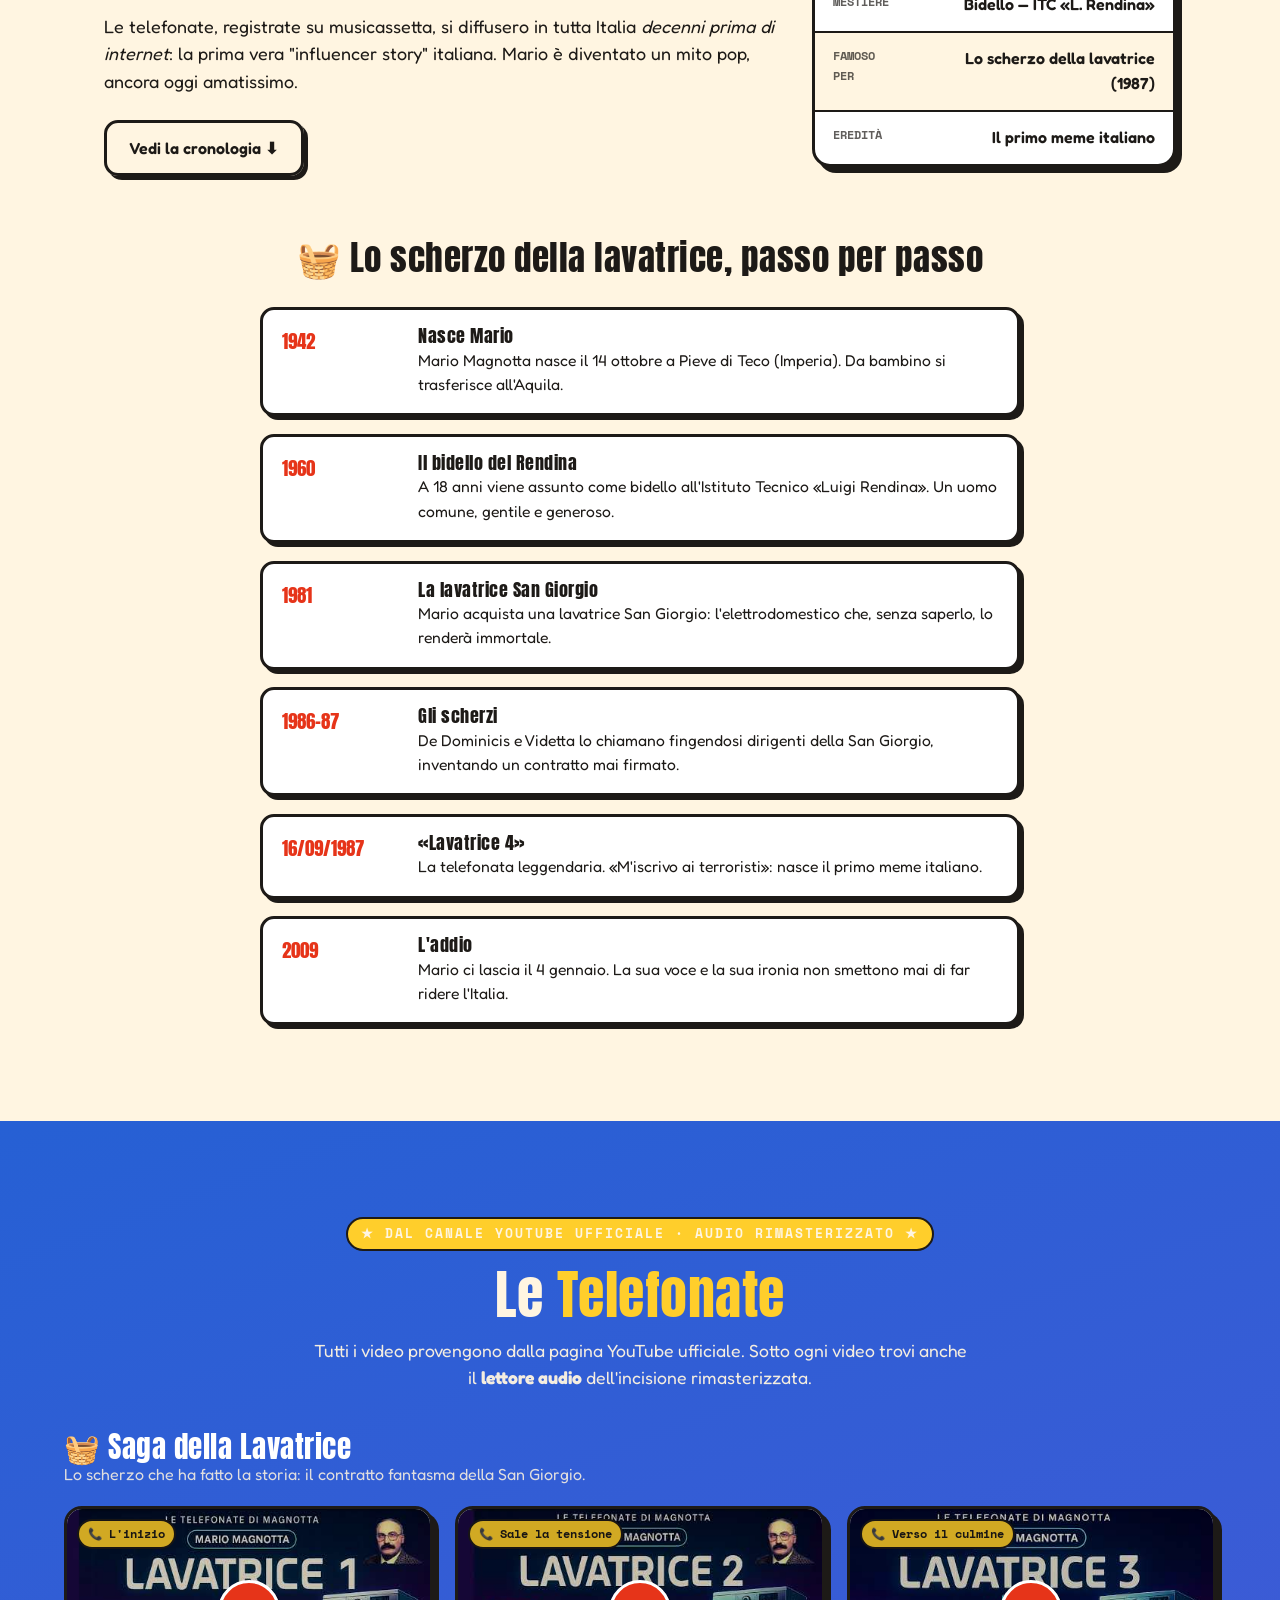
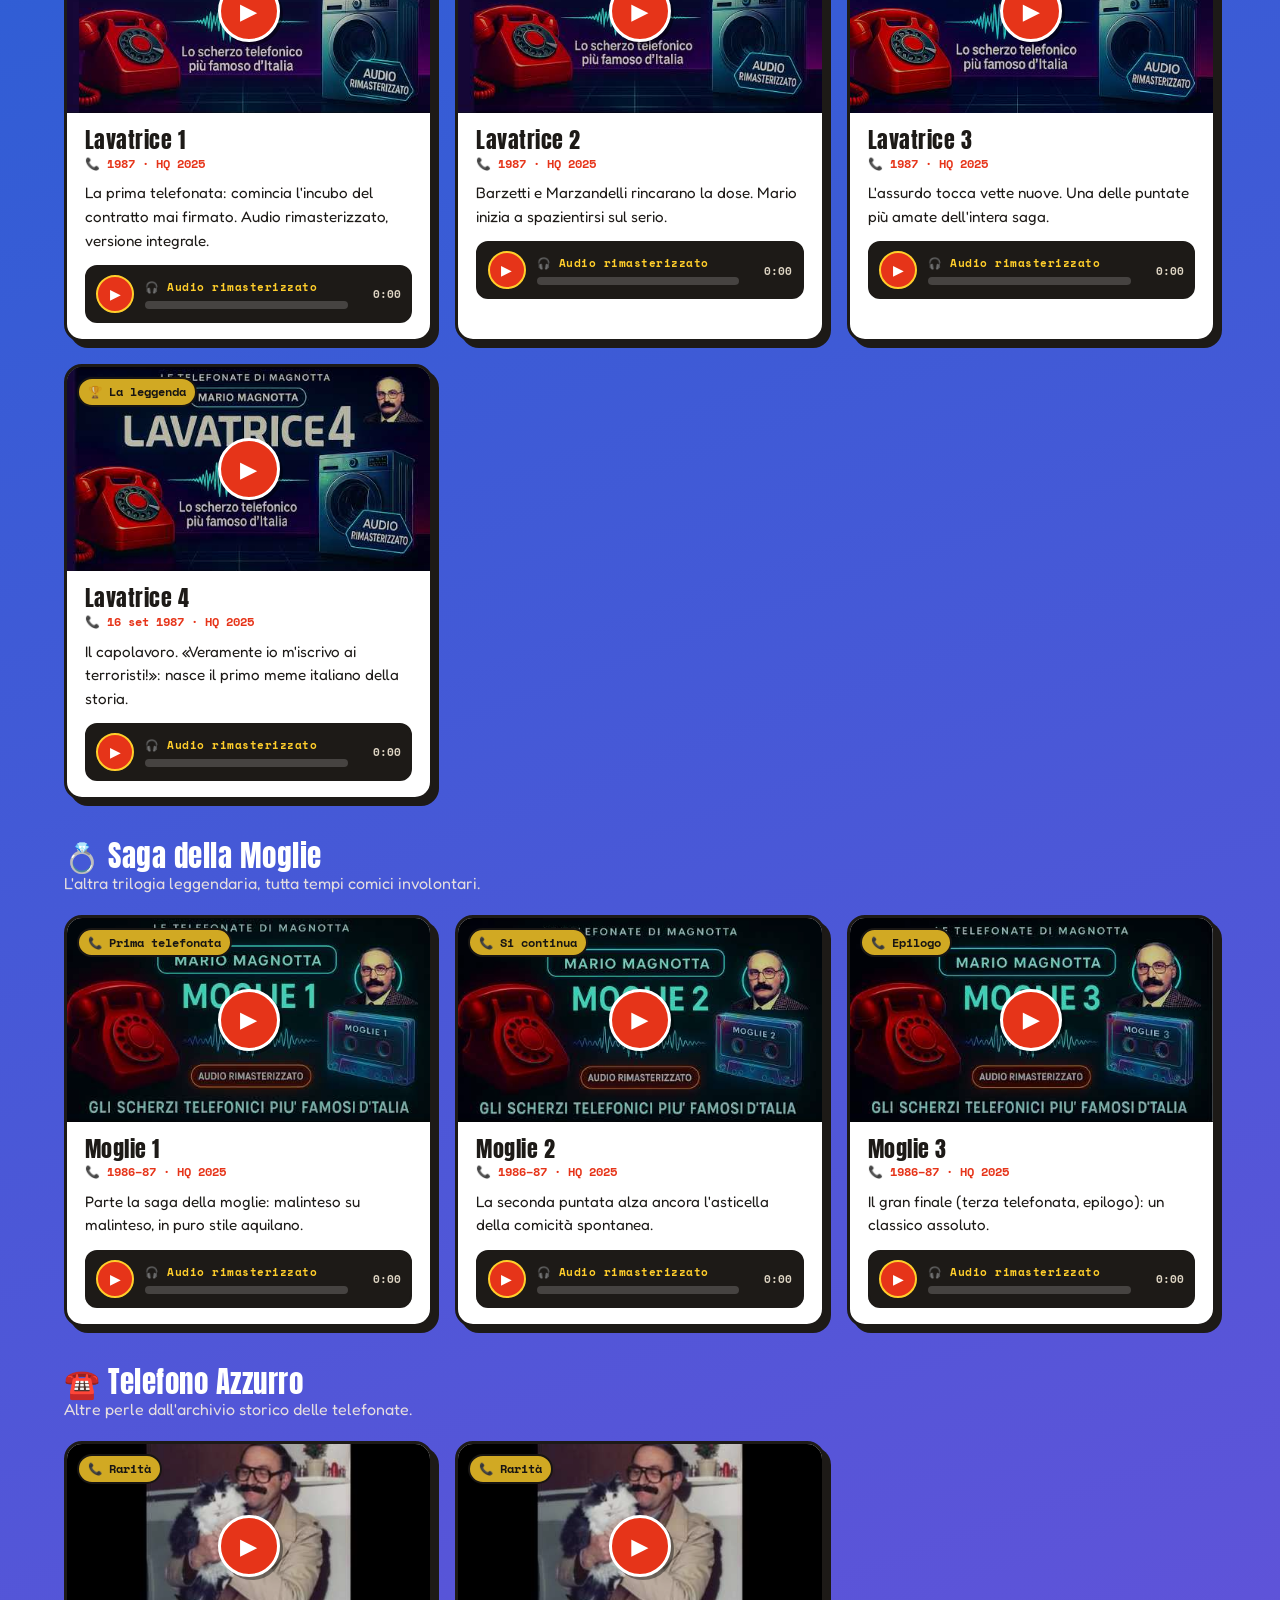
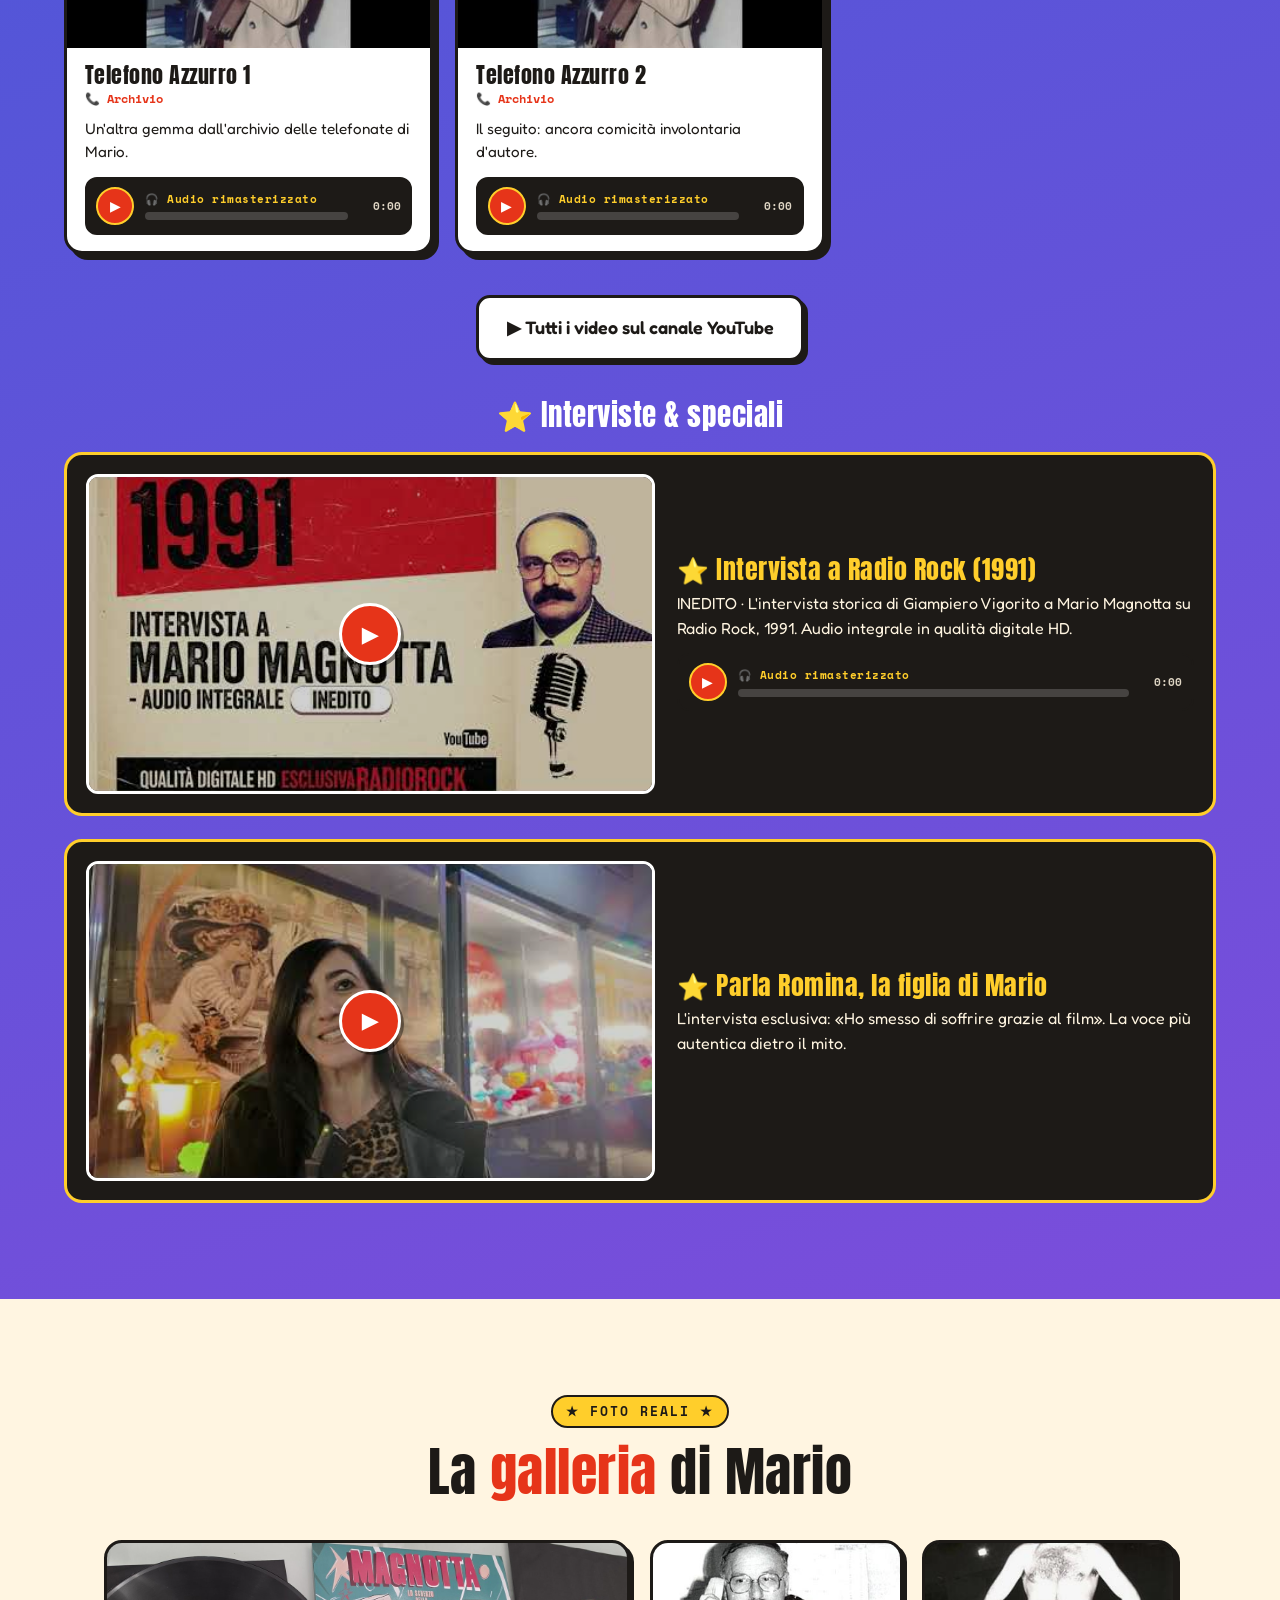
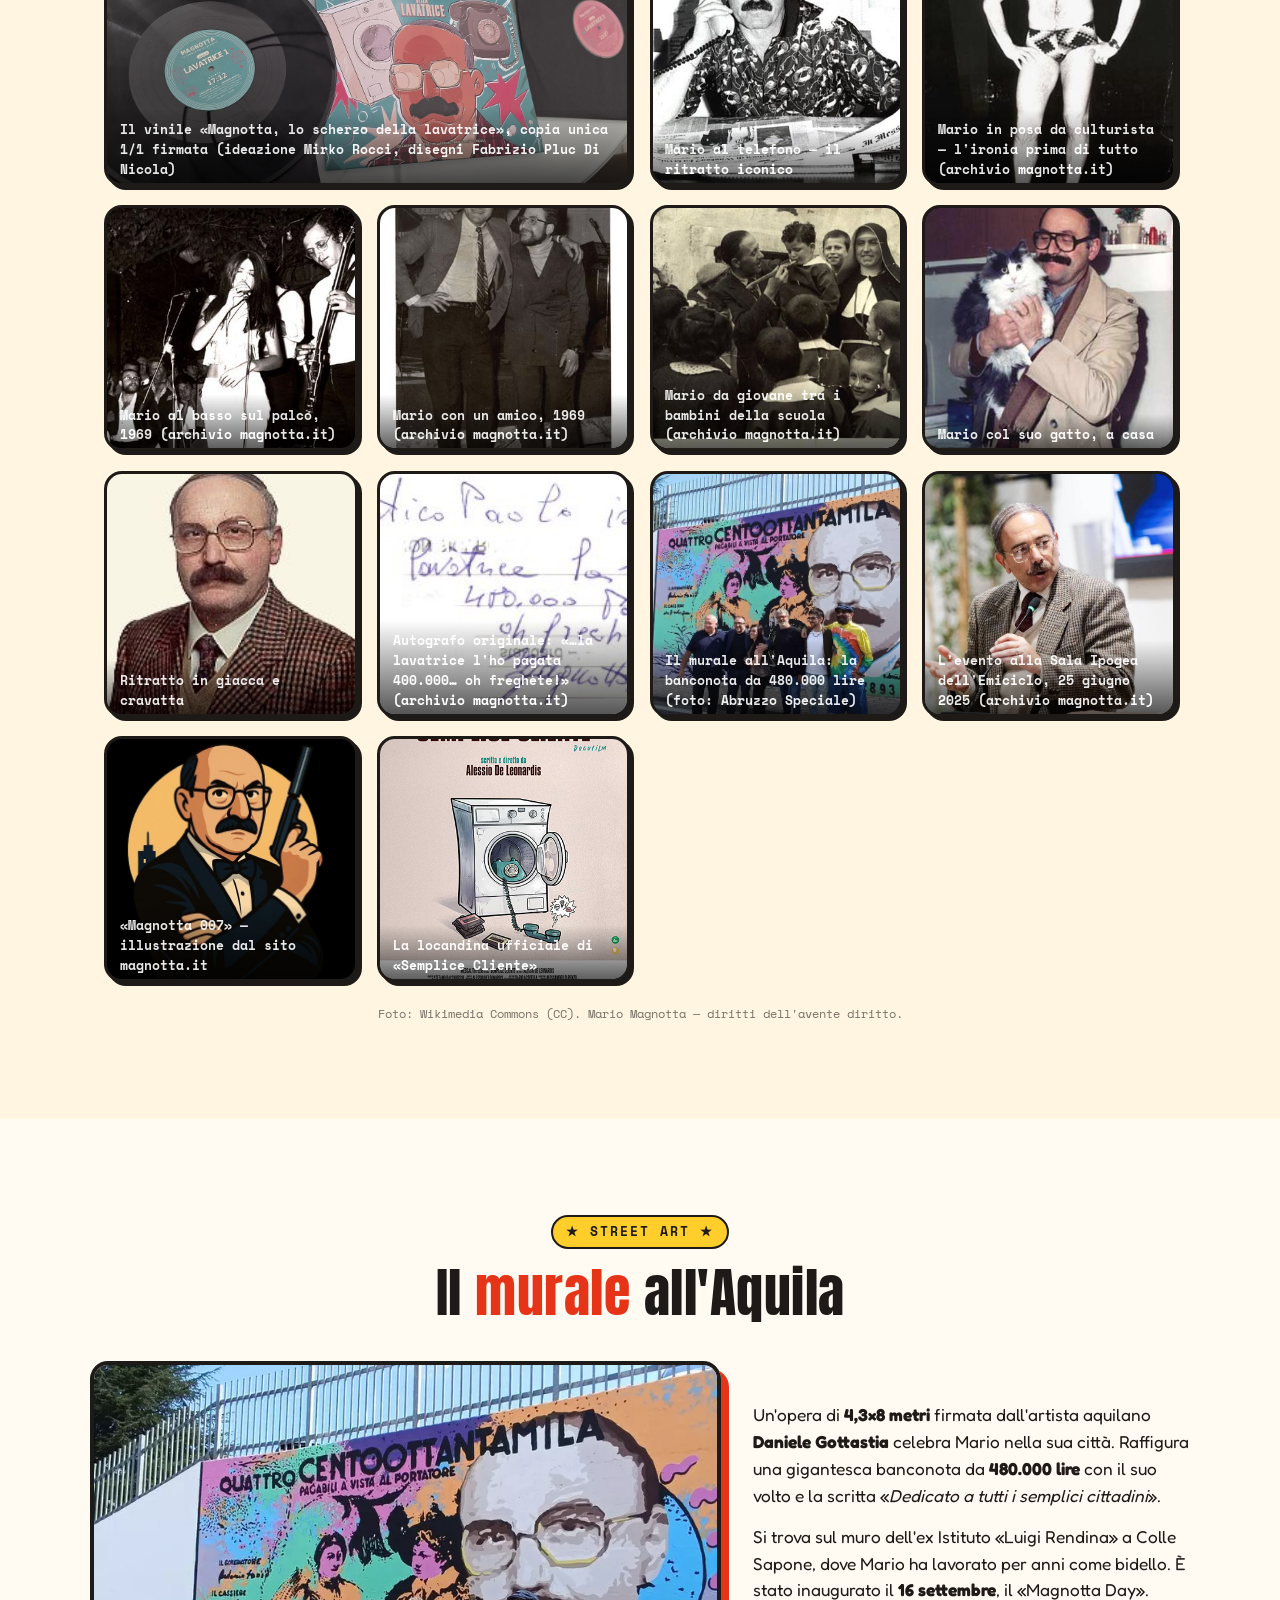
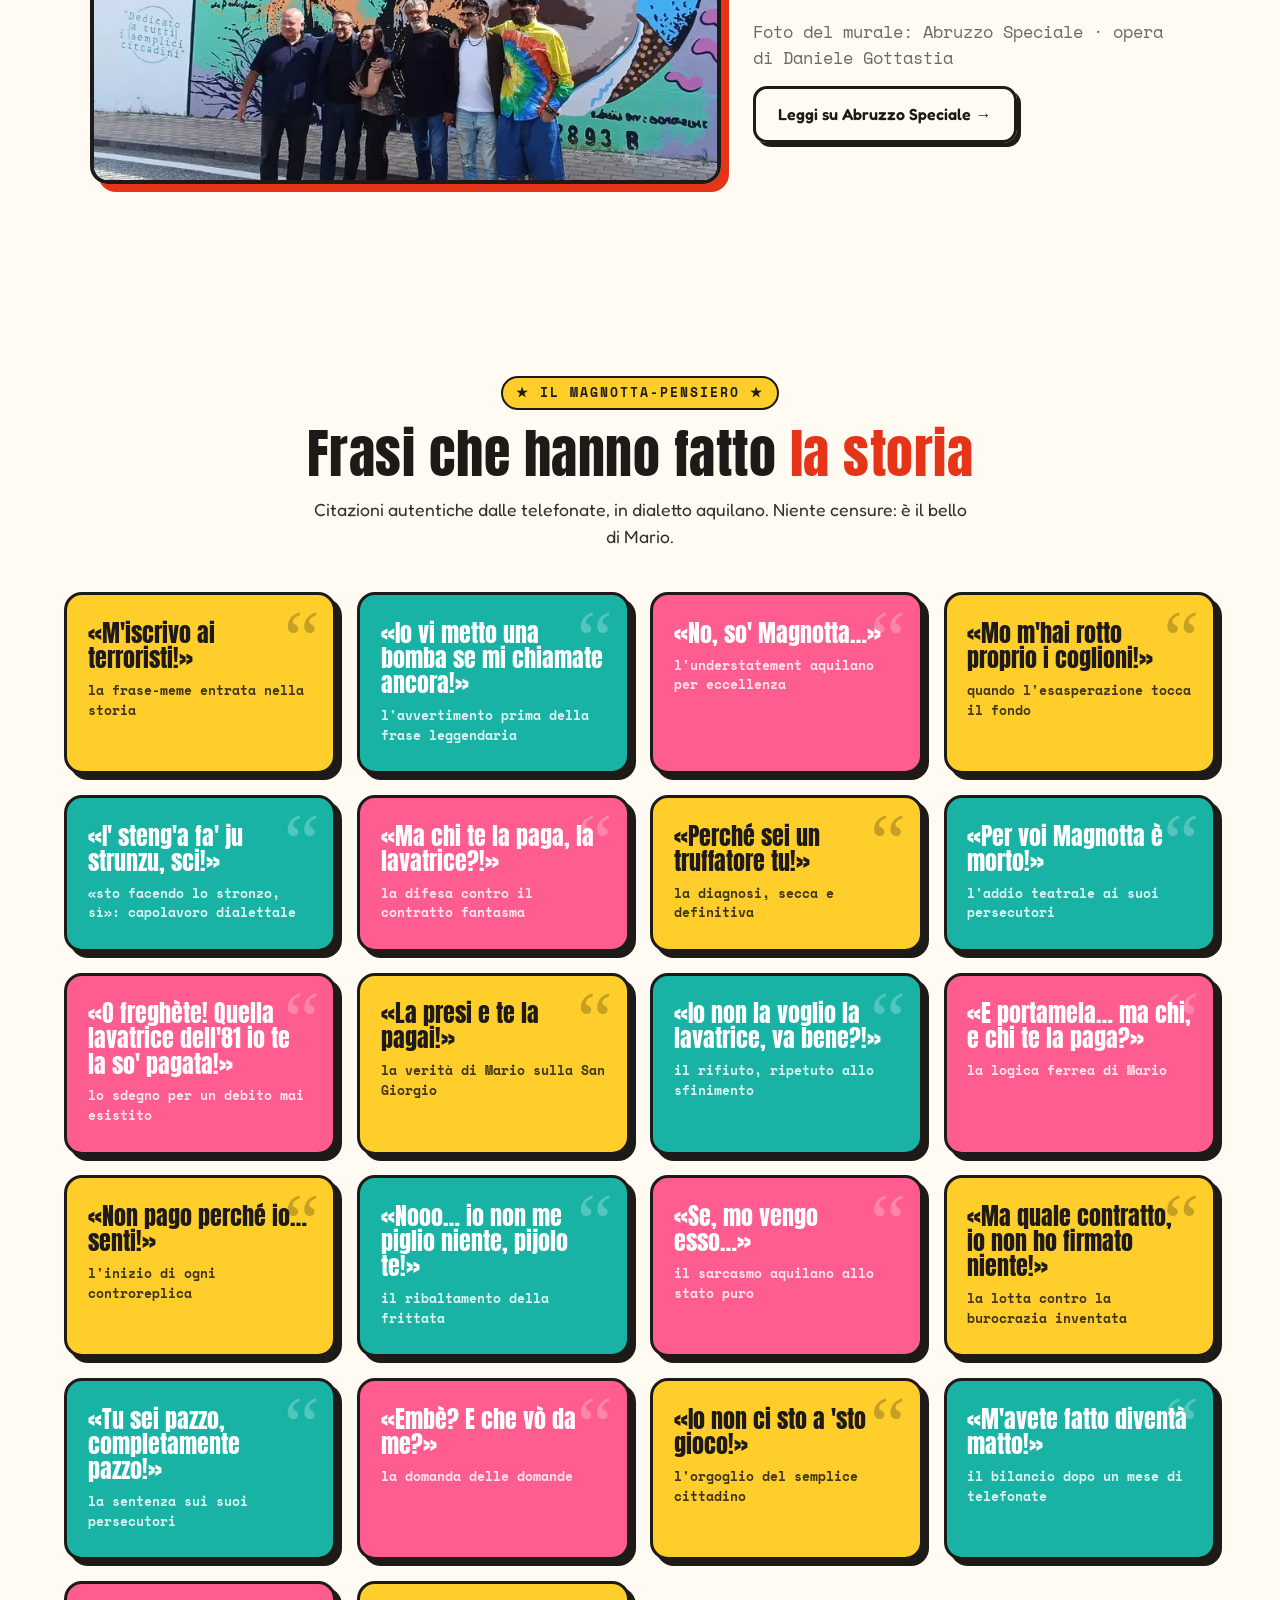
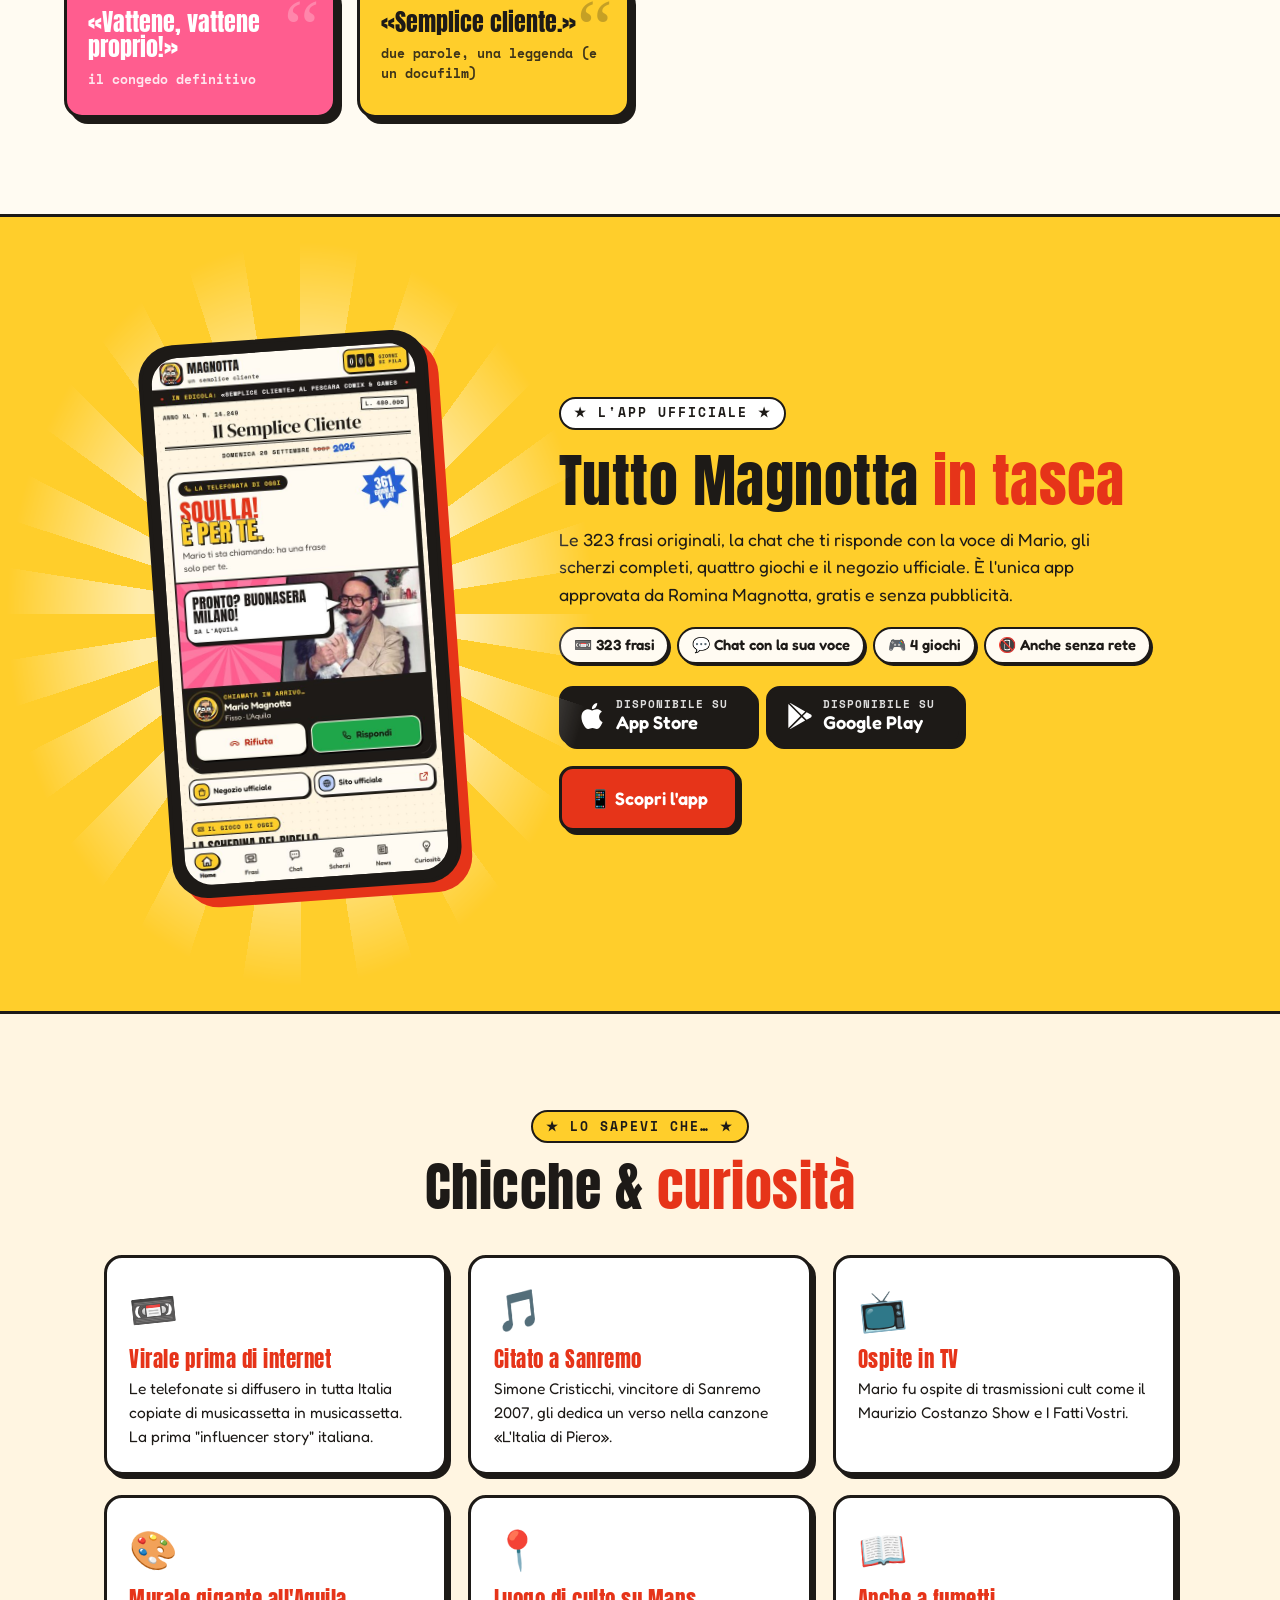
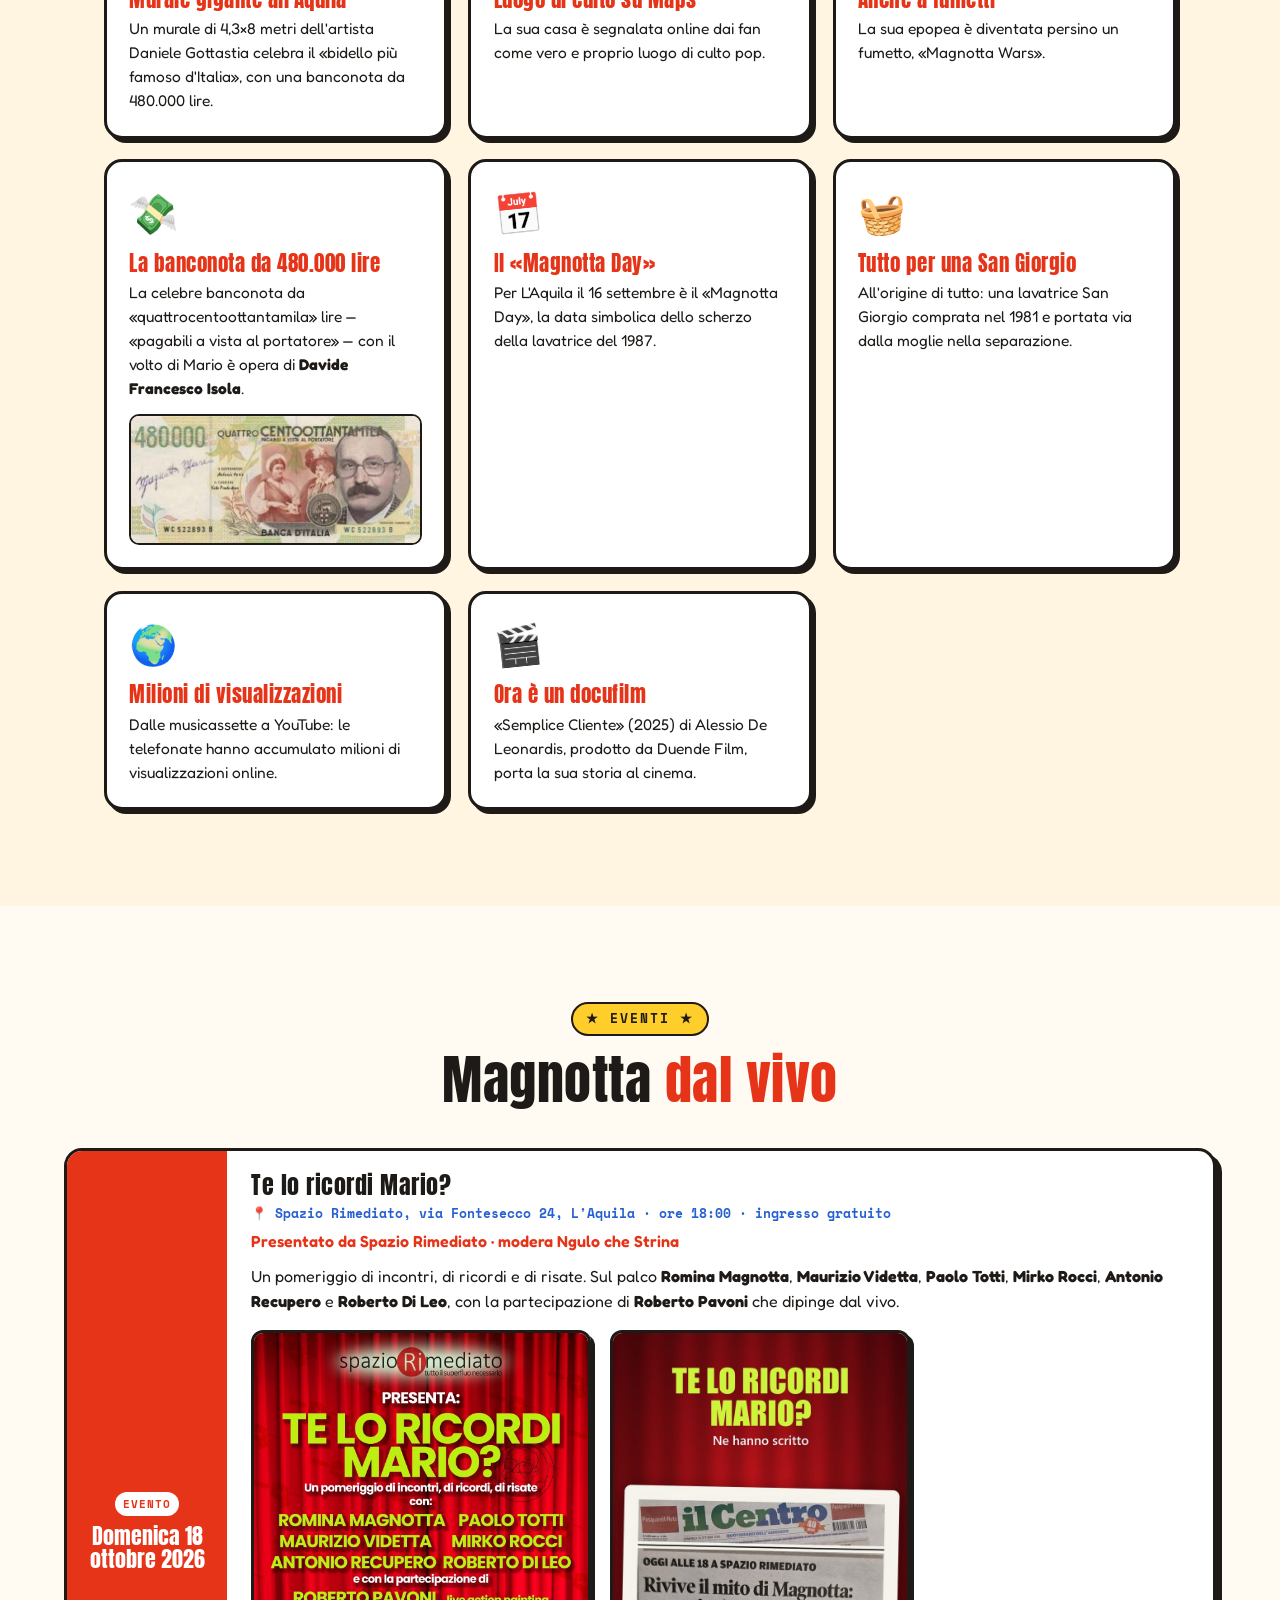
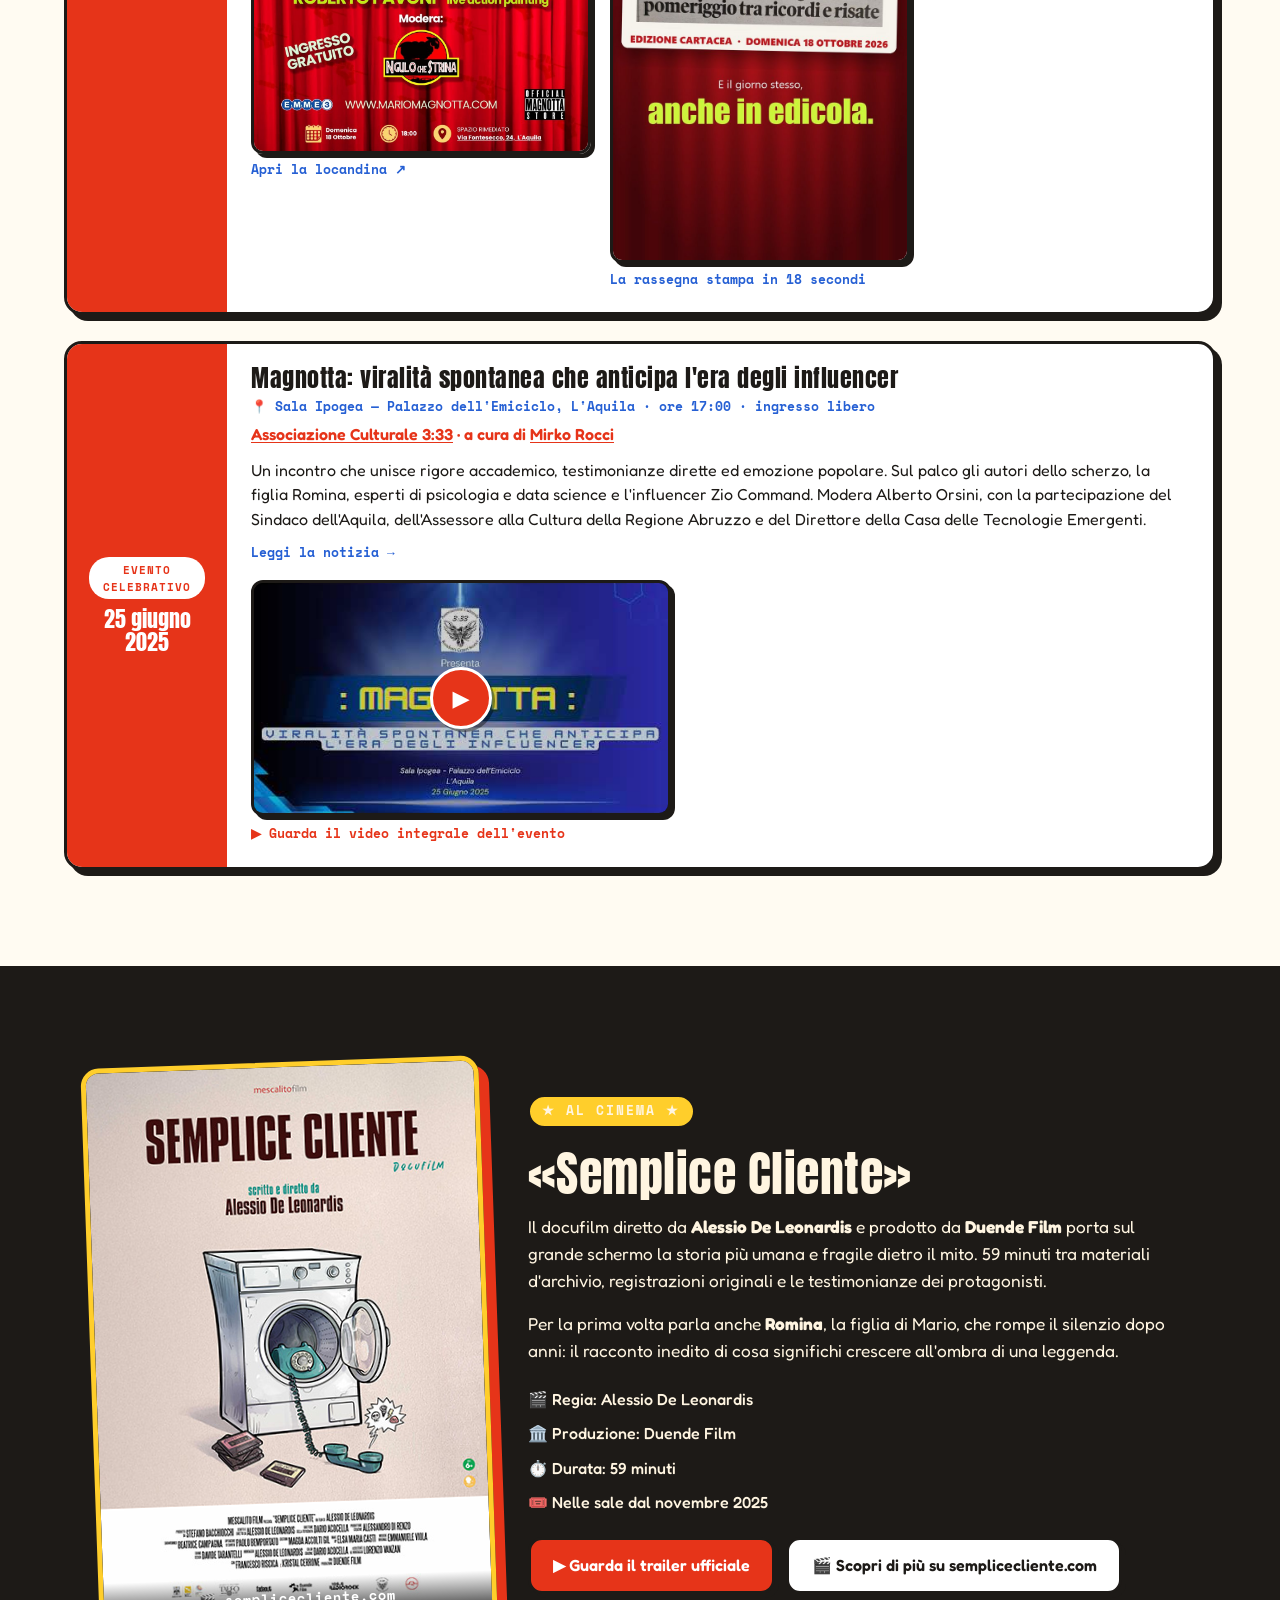
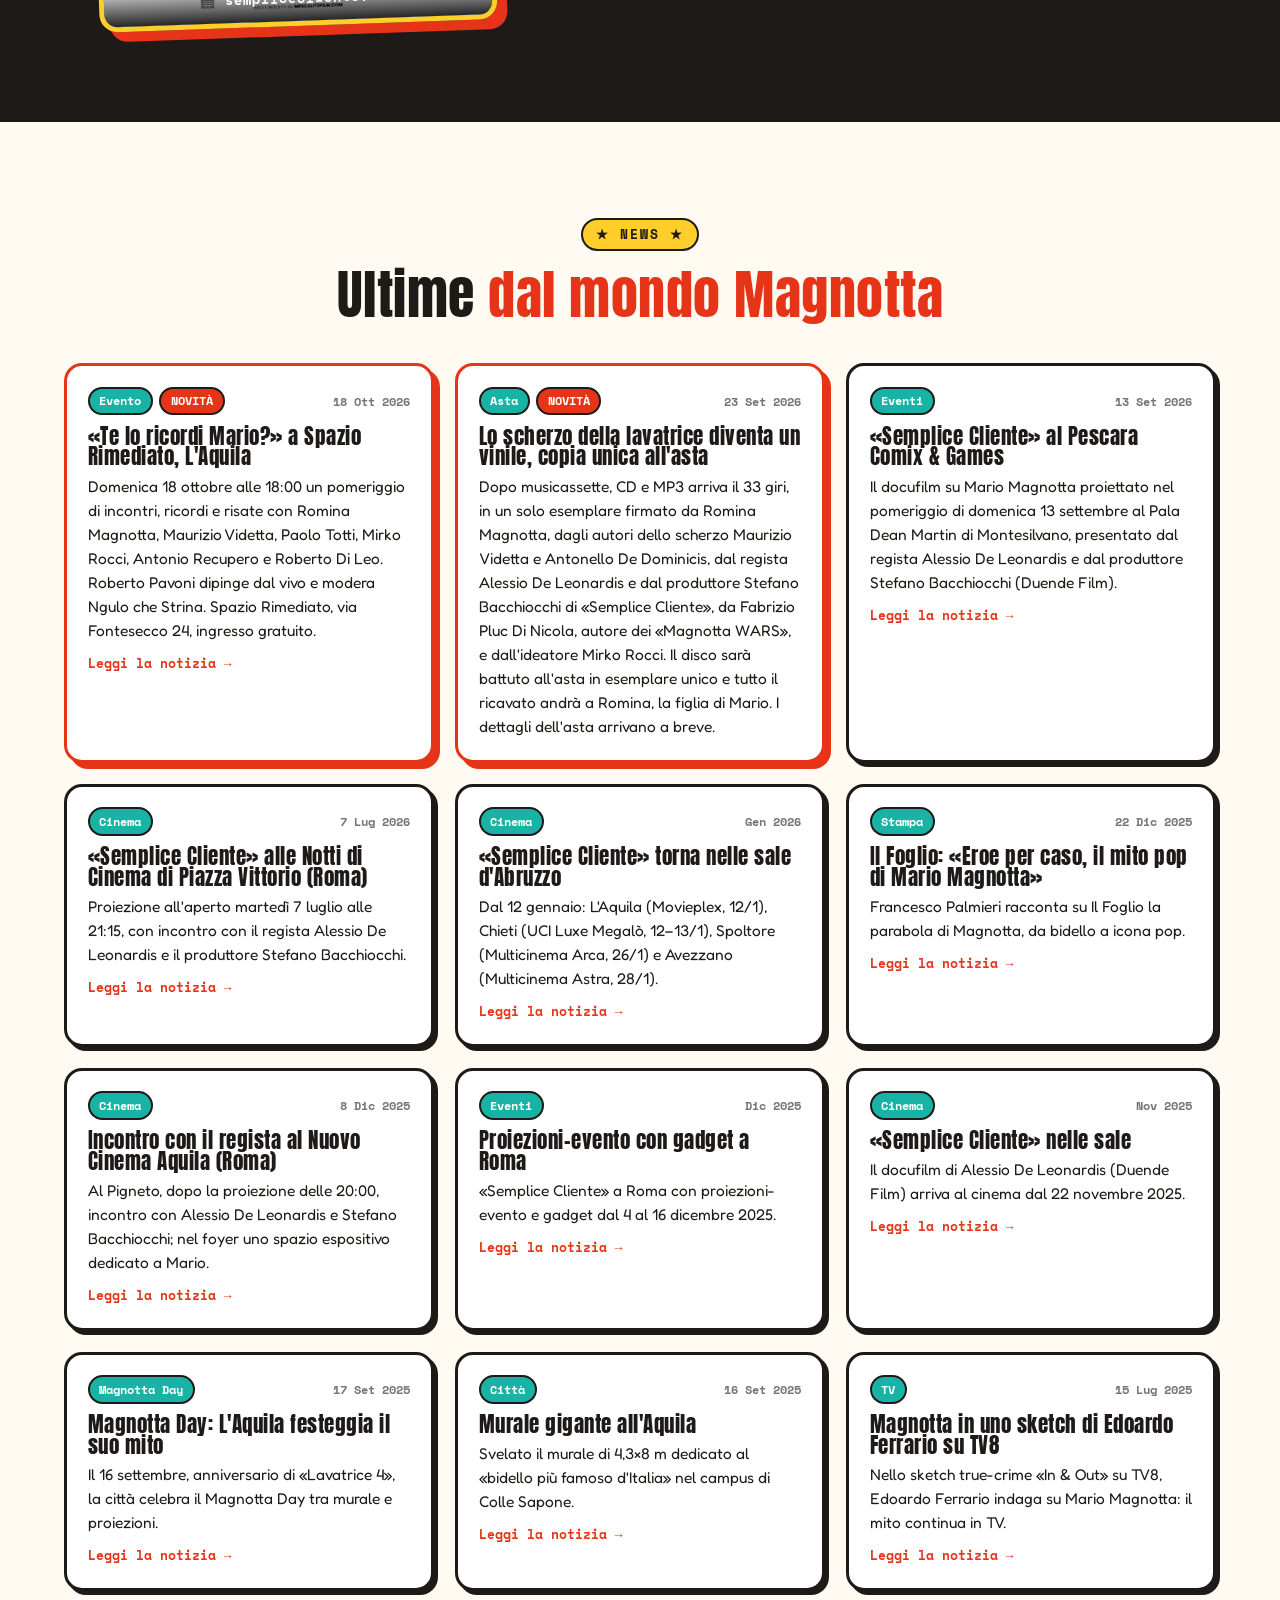
==== commit b6671c40: "App anche su Google Play: pulsanti nel pop-up, badge attivi, testi aggiornati - pop-up «Mario è torn" ====
--- a/index.html
+++ b/index.html
@@ -36,7 +36,7 @@
 <meta name="twitter:image" content="https://mariomagnotta.com/assets/img/magnotta-ritratto.jpg" />
 
 <link rel="preload" href="/assets/fonts/fredoka-latin-400-normal.woff2" as="font" type="font/woff2" crossorigin />
-<link rel="stylesheet" href="css/style.css?v=20261117" />
+<link rel="stylesheet" href="css/style.css?v=20261117b" />
 
 <!-- Structured data: JSON-LD -->
 <script type="application/ld+json">
@@ -372,7 +372,7 @@
       </ul>
       <div class="app-stores">
         <a class="store-badge" href="https://apps.apple.com/it/app/magnotta-un-semplice-cliente/id6814653074" target="_blank" rel="noopener"><svg viewBox="0 0 24 24" aria-hidden="true"><path d="M12.152 6.896c-.948 0-2.415-1.078-3.96-1.04-2.04.027-3.91 1.183-4.961 3.014-2.117 3.675-.546 9.103 1.519 12.09 1.013 1.454 2.208 3.09 3.792 3.039 1.52-.065 2.09-.987 3.935-.987 1.831 0 2.35.987 3.96.948 1.637-.026 2.676-1.48 3.676-2.948 1.156-1.688 1.636-3.325 1.662-3.415-.039-.013-3.182-1.221-3.22-4.857-.026-3.04 2.48-4.494 2.597-4.559-1.429-2.09-3.623-2.324-4.39-2.376-2-.156-3.675 1.09-4.61 1.09zM15.53 3.83c.843-1.012 1.4-2.427 1.245-3.83-1.207.052-2.662.805-3.532 1.818-.78.896-1.454 2.338-1.273 3.714 1.338.104 2.715-.688 3.559-1.701"/></svg><span><small data-i18n="app.get">Scarica da</small><b>App Store</b></span></a>
-        <span class="store-badge soon"><svg viewBox="0 0 24 24" aria-hidden="true"><path d="M22.018 13.298l-3.919 2.218-3.515-3.493 3.543-3.521 3.891 2.202a1.49 1.49 0 0 1 0 2.594zM1.337.924a1.486 1.486 0 0 0-.112.568v21.017c0 .217.045.419.124.6l11.155-11.087L1.337.924zm12.207 10.065l3.258-3.238L3.45.195a1.466 1.466 0 0 0-.946-.179l11.04 10.973zm0 2.067l-11 10.933c.298.036.612-.016.906-.183l13.324-7.54-3.23-3.21z"/></svg><span><small data-i18n="app.soon">In arrivo su</small><b>Google Play</b></span></span>
+        <a class="store-badge" href="https://play.google.com/store/apps/details?id=com.mariomagnotta.soundboard" target="_blank" rel="noopener"><svg viewBox="0 0 24 24" aria-hidden="true"><path d="M22.018 13.298l-3.919 2.218-3.515-3.493 3.543-3.521 3.891 2.202a1.49 1.49 0 0 1 0 2.594zM1.337.924a1.486 1.486 0 0 0-.112.568v21.017c0 .217.045.419.124.6l11.155-11.087L1.337.924zm12.207 10.065l3.258-3.238L3.45.195a1.466 1.466 0 0 0-.946-.179l11.04 10.973zm0 2.067l-11 10.933c.298.036.612-.016.906-.183l13.324-7.54-3.23-3.21z"/></svg><span><small data-i18n="app.get">Disponibile su</small><b>Google Play</b></span></a>
       </div>
       <a href="app/" class="btn btn-primary btn-big" data-i18n="app.cta">📱 Scopri l'app</a>
     </div>
@@ -707,7 +707,7 @@
         <li><span class="pn-ico" aria-hidden="true">📱</span><span data-i18n-html="pn.app"></span></li>
       </ul>
       <div class="promo-actions">
-        <a href="https://apps.apple.com/it/app/magnotta-un-semplice-cliente/id6814653074" target="_blank" rel="noopener" class="btn btn-primary" id="promo-cta" data-i18n="pn.cta">📱 Scarica l'app</a>
+        <p class="pn-scarica" data-i18n="pn.scarica">Scarica l'app ufficiale</p><div class="pn-stores"><a href="https://apps.apple.com/it/app/magnotta-un-semplice-cliente/id6814653074" target="_blank" rel="noopener" class="btn btn-primary pn-store" id="promo-cta"><span aria-hidden="true"></span> App Store</a><a href="https://play.google.com/store/apps/details?id=com.mariomagnotta.soundboard" target="_blank" rel="noopener" class="btn btn-primary pn-store" id="promo-cta3"><span aria-hidden="true">▶</span> Google Play</a></div>
         <a href="#eventi" class="btn btn-ghost btn-sm" id="promo-cta2" data-i18n="pn.cta2">Guarda la serata</a>
       </div>
       <button class="pn-close" id="promo-close" data-i18n="promo.close">Chiudi</button>
@@ -741,11 +741,11 @@
 <!-- hidden host for YouTube audio players -->
 <div id="yt-audio-host" aria-hidden="true" style="position:fixed;width:1px;height:1px;left:-9999px;top:-9999px;overflow:hidden"></div>
 
-<script src="js/contenuti.js?v=20261117"></script>
-<script src="js/chat-quotes.js?v=20261117"></script>
-<script src="js/data.js?v=20261117"></script>
-<script src="js/main.js?v=20261117"></script>
-<script src="js/chatbot.js?v=20261117"></script>
+<script src="js/contenuti.js?v=20261117b"></script>
+<script src="js/chat-quotes.js?v=20261117b"></script>
+<script src="js/data.js?v=20261117b"></script>
+<script src="js/main.js?v=20261117b"></script>
+<script src="js/chatbot.js?v=20261117b"></script>
 
 <!-- Cloudflare Web Analytics — statistiche di navigazione anonime e aggregate, SENZA cookie (nessun consenso richiesto). Dati e grafico visite: dashboard Cloudflare › Analytics & Logs › Web Analytics. -->
 <script>
--- a/css/style.css
+++ b/css/style.css
@@ -850,3 +850,11 @@
   .pn-body .promo-actions .btn{width:100%;text-align:center;justify-content:center}
 }
 @media (prefers-reduced-motion:reduce){.pn-body .promo-badge{animation:none}}
+
+/* Pop-up: app su entrambi gli store */
+.pn-body .promo-actions{flex-direction:column;align-items:stretch;gap:.5rem}
+.pn-scarica{font-family:'Space Mono',monospace;font-weight:700;font-size:.82rem!important;margin:0!important;color:var(--red);text-transform:uppercase;letter-spacing:.5px}
+.pn-stores{display:flex;gap:.5rem}
+.pn-store{flex:1 1 0;min-width:0;justify-content:center;text-align:center;font-size:1rem;white-space:nowrap}
+.pn-body .promo-actions #promo-cta2{align-self:flex-start}
+@media (max-width:700px){.pn-body .promo-actions #promo-cta2{align-self:stretch}}
